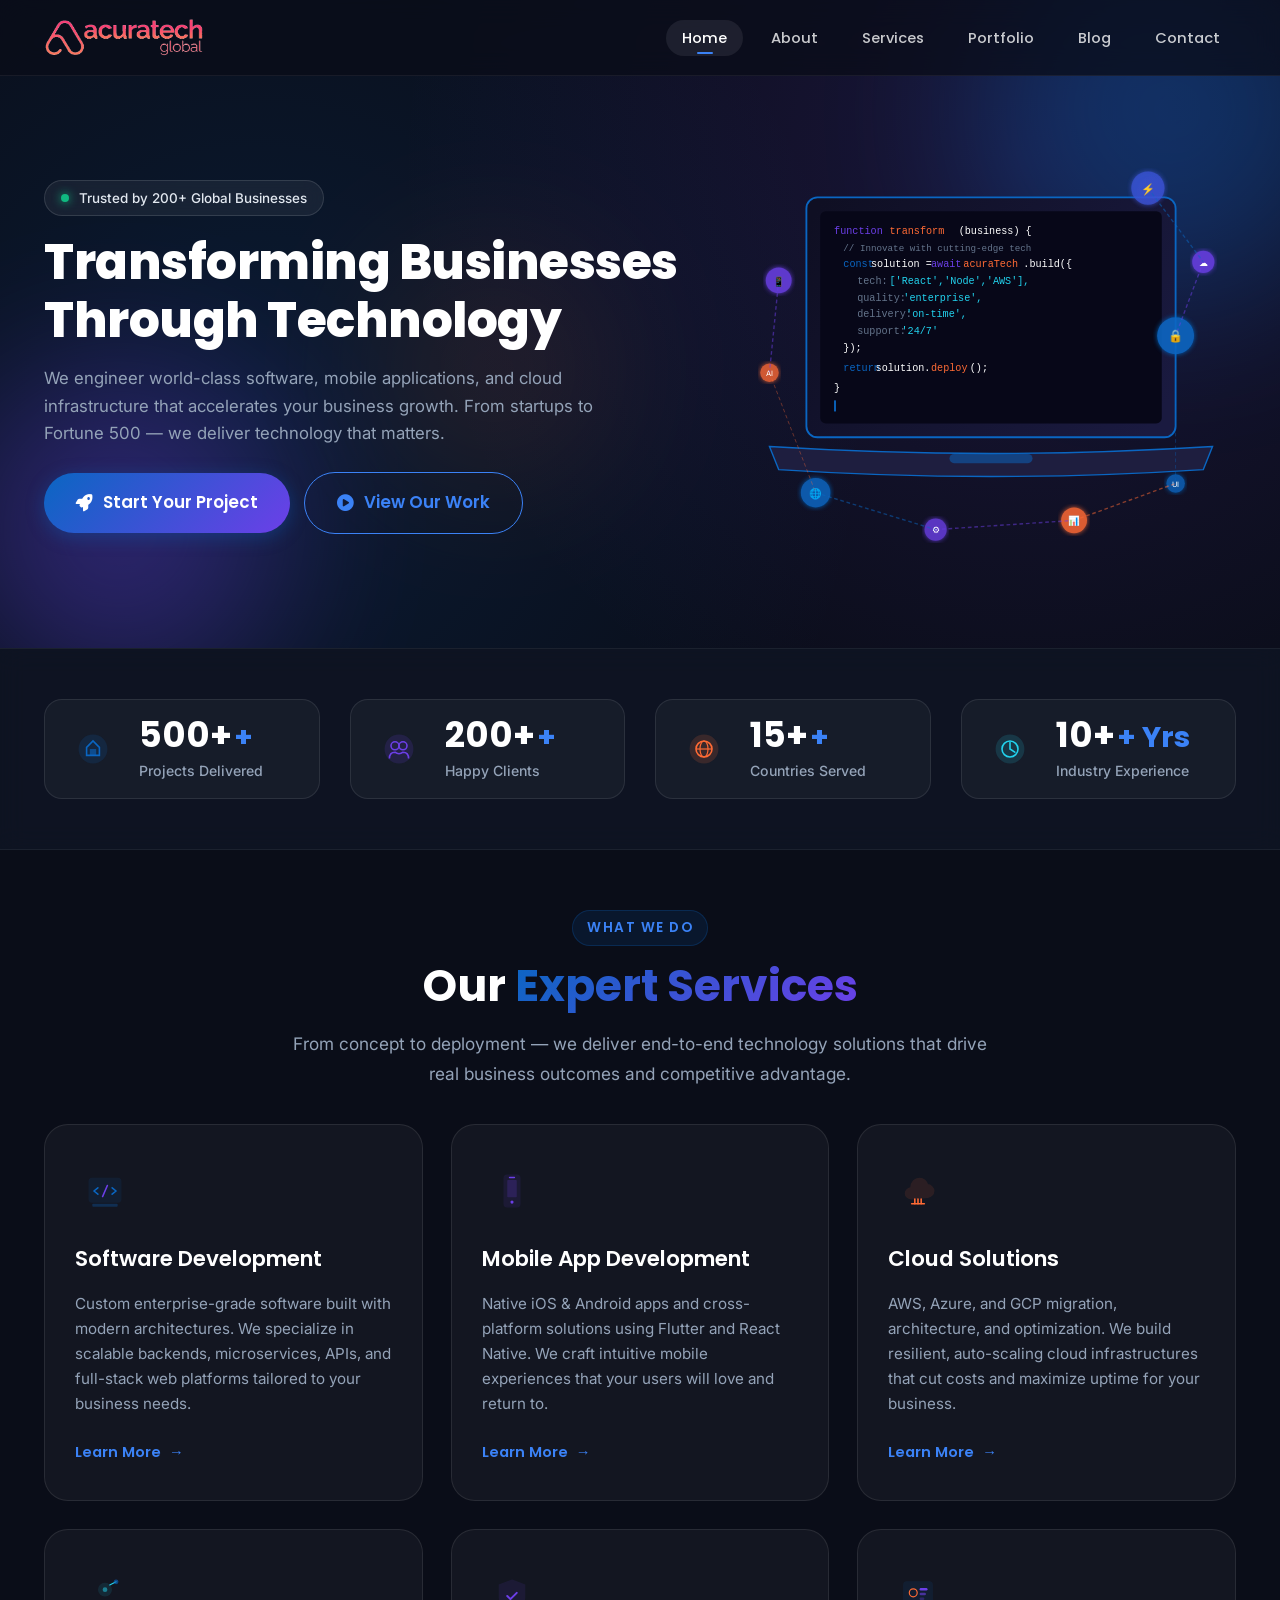
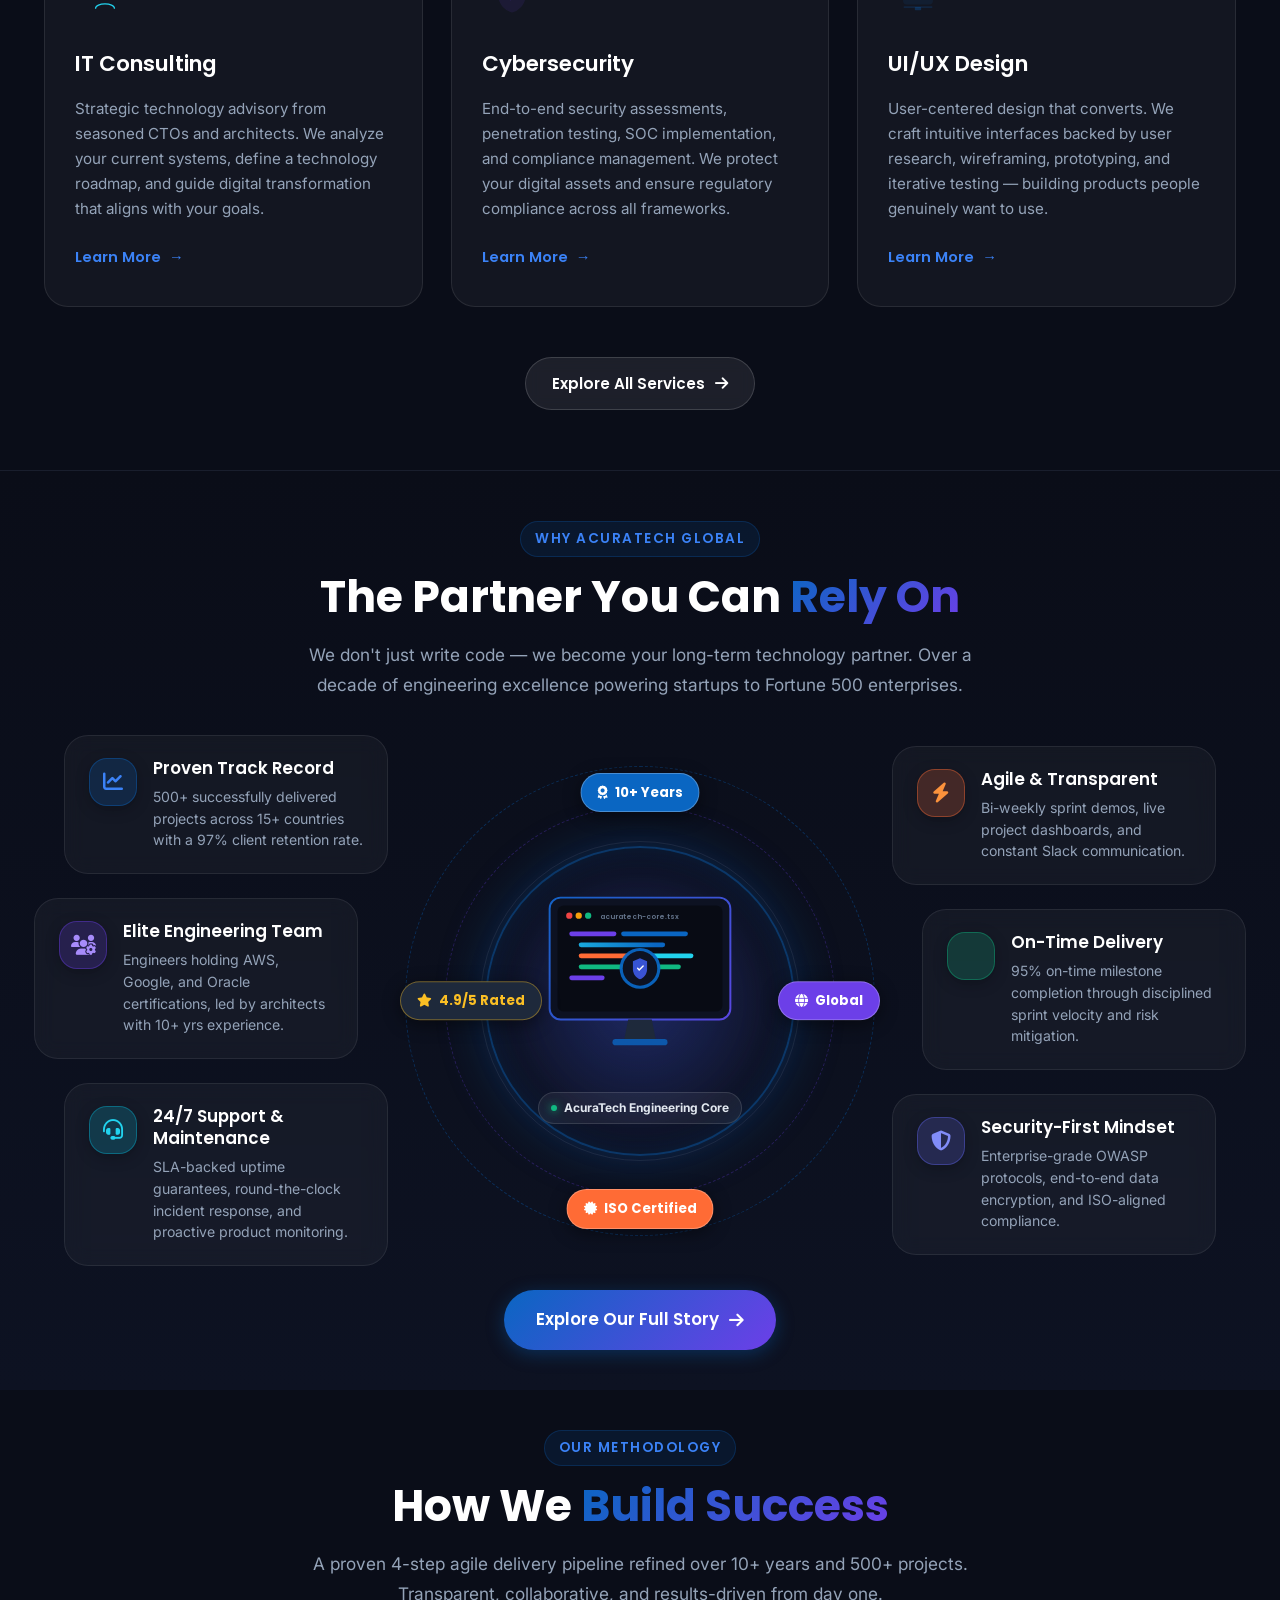
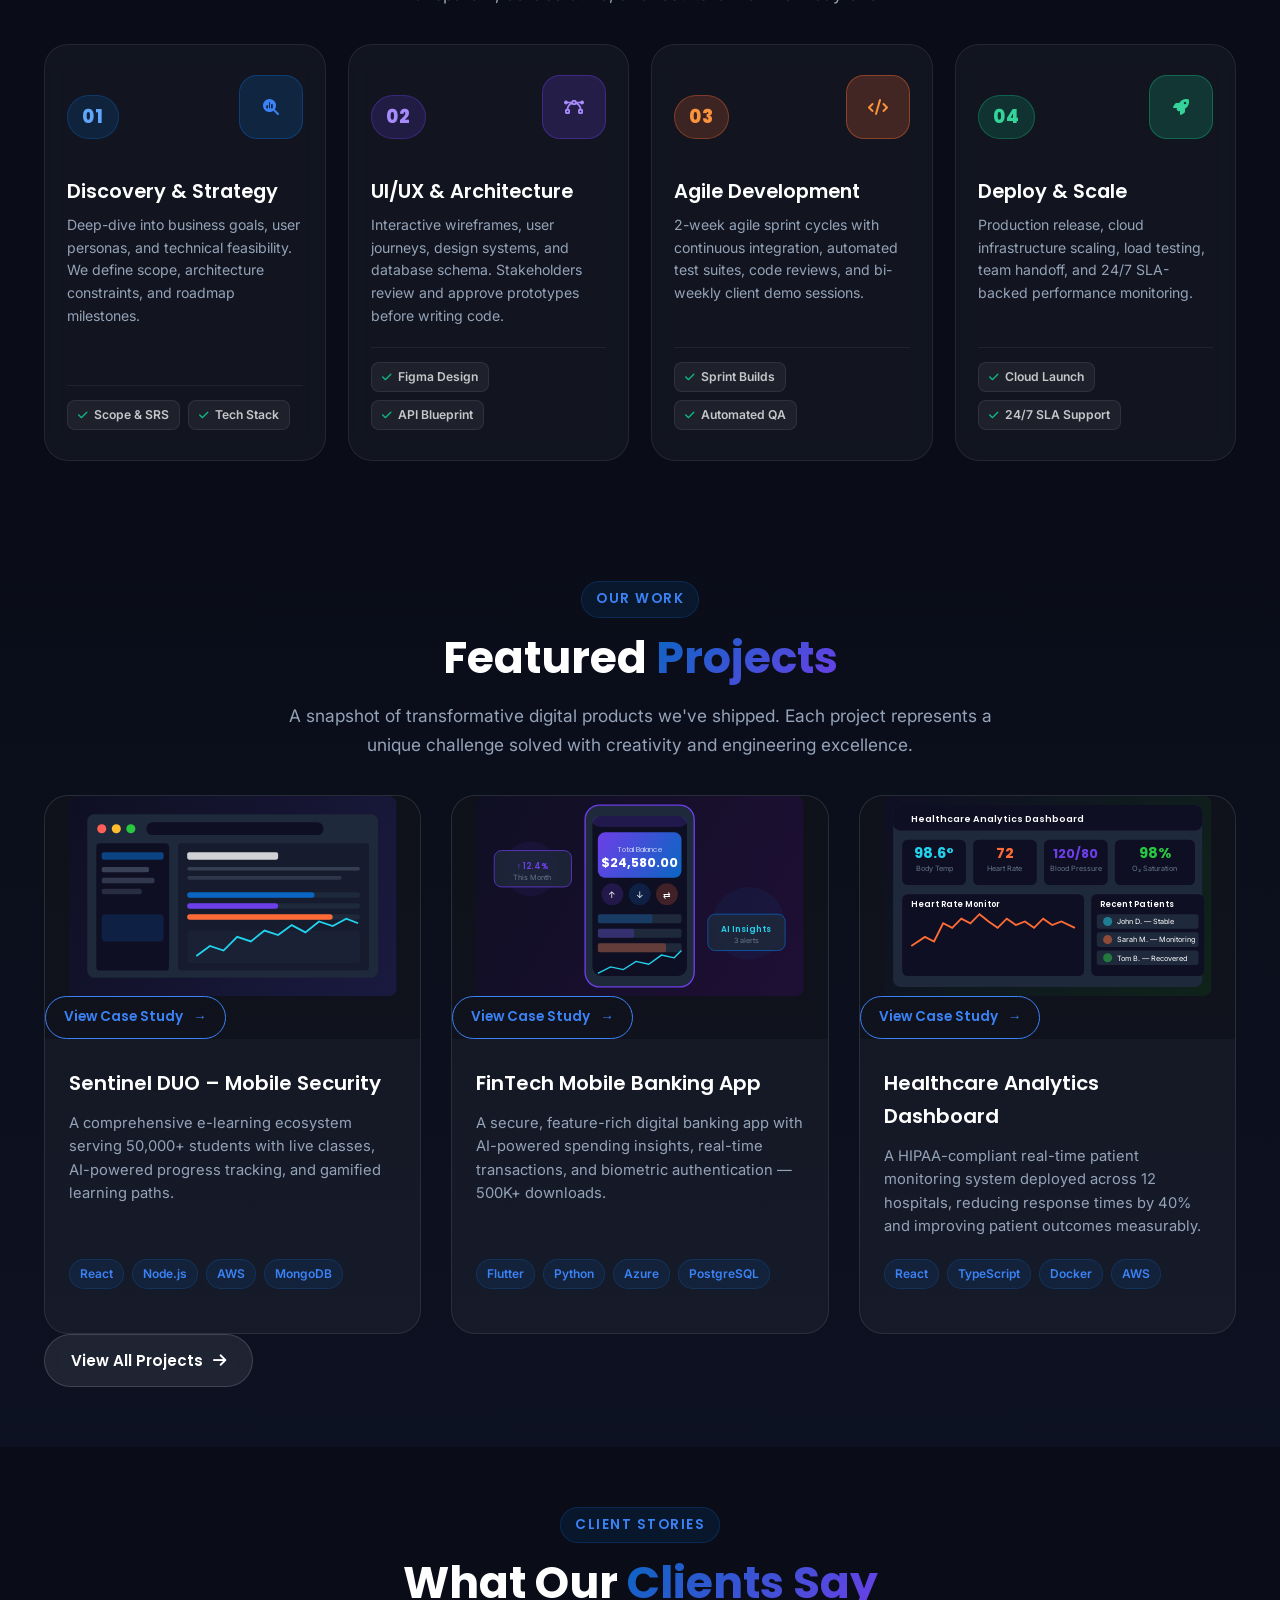
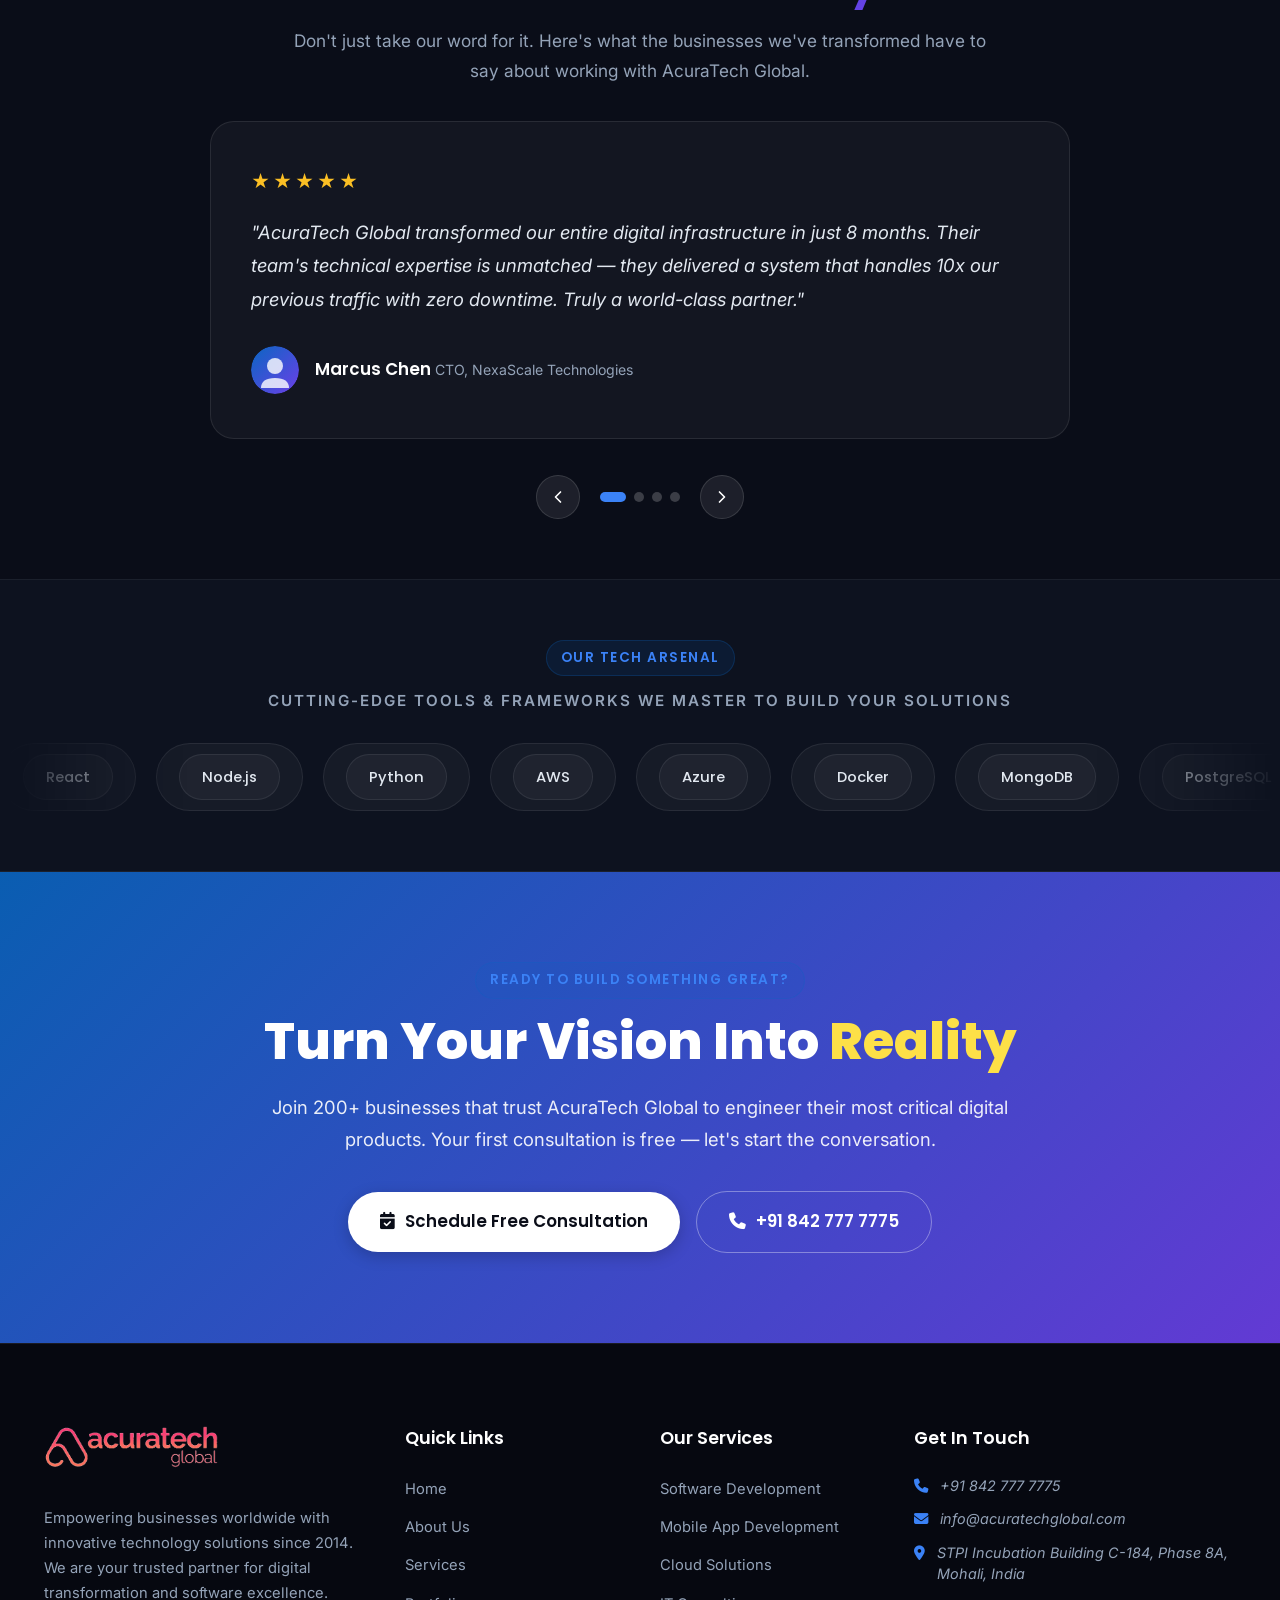
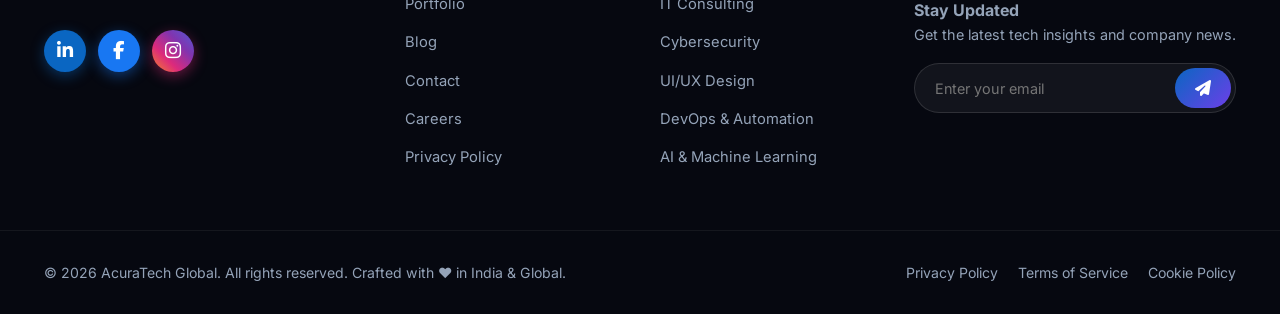
==== index.html @ f81a0699 "Initial commit" ====
<!DOCTYPE html>
<html lang="en">
<head>
  <meta charset="UTF-8" />
  <meta name="viewport" content="width=device-width, initial-scale=1.0" />
  <meta name="description" content="AcuraTech Global – Transforming Businesses Through Technology. Expert Software Development, Mobile Apps, Cloud Solutions, IT Consulting, Cybersecurity & UI/UX Design." />
  <meta property="og:title" content="AcuraTech Global – Transforming Businesses Through Technology" />
  <meta property="og:description" content="Partner with AcuraTech Global for cutting-edge software solutions, cloud transformation, and digital innovation across 15+ countries." />
  <meta property="og:type" content="website" />
  <meta name="theme-color" content="#0A66C2" />
  <title>AcuraTech Global – Transforming Businesses Through Technology</title>

  <!-- Google Fonts -->
  <link rel="preconnect" href="https://fonts.googleapis.com" />
  <link rel="preconnect" href="https://fonts.gstatic.com" crossorigin />
  <link href="https://fonts.googleapis.com/css2?family=Poppins:wght@400;500;600;700;800&family=Inter:wght@300;400;500;600&display=swap" rel="stylesheet" />

  <!-- Font Awesome 6 -->
  <link rel="stylesheet" href="https://cdnjs.cloudflare.com/ajax/libs/font-awesome/6.5.0/css/all.min.css" />

  <!-- Main Stylesheet -->
  <link rel="stylesheet" href="assets/css/style.css" />
</head>
<body>

  <!-- ═══════════════════════════════════════════════════
       PAGE LOADER
  ═══════════════════════════════════════════════════ -->
  <div id="page-loader" aria-hidden="true">
    <div class="loader-inner">
      <img src="assets/images/logo.png" alt="AcuraTech Global" class="loader-logo-img" width="180" height="48" style="margin-bottom:16px;" />
      <div class="loader-bar"><div class="loader-fill"></div></div>
      <p class="loader-text">Loading AcuraTech...</p>
    </div>
  </div>

  <!-- ═══════════════════════════════════════════════════
       SCROLL PROGRESS BAR
  ═══════════════════════════════════════════════════ -->
  <div id="scroll-progress" role="progressbar" aria-label="Page scroll progress"></div>

  <!-- ═══════════════════════════════════════════════════
       NAVBAR
  ═══════════════════════════════════════════════════ -->
  <header id="navbar" role="banner">
    <nav class="nav-container" aria-label="Main navigation">

      <!-- Logo -->
      <a href="index.html" class="nav-logo" aria-label="AcuraTech Global – Home">
        <img src="assets/images/logo.png" alt="AcuraTech Global" class="site-logo" width="165" height="44" />
      </a>

      <!-- Desktop Nav Links -->
      <ul class="nav-links" role="list">
        <li><a href="index.html" class="nav-link active" aria-current="page">Home</a></li>
        <li><a href="about.html" class="nav-link">About</a></li>
        <li><a href="services.html" class="nav-link">Services</a></li>
        <li><a href="portfolio.html" class="nav-link">Portfolio</a></li>
        <li><a href="blog.html" class="nav-link">Blog</a></li>
        <li><a href="contact.html" class="nav-link">Contact</a></li>
      </ul>

      <!-- CTA Button -->
      <!-- Mobile Hamburger -->
      <button id="menu-btn" class="hamburger" aria-label="Toggle mobile menu" aria-expanded="false" aria-controls="mobile-menu">
        <span></span><span></span><span></span>
      </button>
    </nav>

    <!-- Mobile Menu -->
    <div id="mobile-menu" role="navigation" aria-label="Mobile navigation">
      <ul role="list">
        <li><a href="index.html" class="mobile-link active">Home</a></li>
        <li><a href="about.html" class="mobile-link">About</a></li>
        <li><a href="services.html" class="mobile-link">Services</a></li>
        <li><a href="portfolio.html" class="mobile-link">Portfolio</a></li>
        <li><a href="blog.html" class="mobile-link">Blog</a></li>
        <li><a href="contact.html" class="mobile-link">Contact</a></li>
        </ul>
    </div>
  </header>

  <main>

    <!-- ═══════════════════════════════════════════════════
         HERO SECTION
    ═══════════════════════════════════════════════════ -->
    <section id="hero" class="hero-section" aria-label="Hero">

      <!-- Floating geometric background shapes -->
      <div class="hero-bg-shapes" aria-hidden="true">
        <div class="shape shape-1"></div>
        <div class="shape shape-2"></div>
        <div class="shape shape-3"></div>
        <div class="shape shape-4"></div>
        <div class="shape shape-5"></div>
      </div>

      <!-- Particle dots canvas -->
      <div class="hero-particles" aria-hidden="true">
        <div class="particle"></div><div class="particle"></div>
        <div class="particle"></div><div class="particle"></div>
        <div class="particle"></div><div class="particle"></div>
        <div class="particle"></div><div class="particle"></div>
        <div class="particle"></div><div class="particle"></div>
        <div class="particle"></div><div class="particle"></div>
      </div>

      <div class="hero-container">

        <!-- Left: Text Content -->
        <div class="hero-content">
          <div class="hero-badge">
            <span class="badge-dot"></span>
            Trusted by 200+ Global Businesses
          </div>

          <h1 class="hero-headline">
            <span class="typing-text">Transforming Businesses Through Technology</span>
          </h1>

          <p class="hero-subtitle">
            We engineer world-class software, mobile applications, and cloud infrastructure that accelerates your business growth. From startups to Fortune 500 — we deliver technology that matters.
          </p>

          <div class="hero-actions">
            <a href="contact.html" class="btn btn-primary btn-lg">
              <i class="fa-solid fa-rocket" aria-hidden="true"></i>
              Start Your Project
            </a>
            <a href="portfolio.html" class="btn btn-outline btn-lg">
              <i class="fa-solid fa-play-circle" aria-hidden="true"></i>
              View Our Work
            </a>
          </div>
        </div>

        <!-- Right: SVG Tech Illustration -->
        <div class="hero-illustration" aria-hidden="true">
          <svg viewBox="0 25 520 415" fill="none" xmlns="http://www.w3.org/2000/svg" class="hero-svg">
            <defs>
              <linearGradient id="laptopGrad" x1="0" y1="0" x2="520" y2="480" gradientUnits="userSpaceOnUse">
                <stop offset="0%" stop-color="#0A66C2" stop-opacity="0.9"/>
                <stop offset="100%" stop-color="#6C3FE8" stop-opacity="0.9"/>
              </linearGradient>
              <linearGradient id="screenGrad" x1="80" y1="60" x2="440" y2="300" gradientUnits="userSpaceOnUse">
                <stop offset="0%" stop-color="#0F0F23"/>
                <stop offset="100%" stop-color="#1a1a40"/>
              </linearGradient>
              <filter id="glow">
                <feGaussianBlur stdDeviation="3" result="blur"/>
                <feMerge><feMergeNode in="blur"/><feMergeNode in="SourceGraphic"/></feMerge>
              </filter>
            </defs>

            <!-- Laptop body -->
            <rect x="60" y="60" width="400" height="260" rx="12" fill="url(#screenGrad)" stroke="#0A66C2" stroke-width="2"/>
            <!-- Screen bezel -->
            <rect x="75" y="75" width="370" height="230" rx="6" fill="#070718"/>
            <!-- Laptop base -->
            <path d="M20 330 Q260 345 500 330 L490 355 Q260 370 30 355 Z" fill="#1e1e3f" stroke="#0A66C2" stroke-width="1.5"/>
            <!-- Trackpad -->
            <rect x="215" y="338" width="90" height="10" rx="5" fill="#0A66C2" opacity="0.5"/>

            <!-- Code lines on screen -->
            <text x="90" y="100" fill="#6C3FE8" font-family="monospace" font-size="11">function</text>
            <text x="150" y="100" fill="#FF6B35" font-family="monospace" font-size="11"> transform</text>
            <text x="225" y="100" fill="white" font-family="monospace" font-size="11">(business) {</text>

            <text x="100" y="118" fill="#64748B" font-family="monospace" font-size="10">// Innovate with cutting-edge tech</text>
            <text x="100" y="136" fill="#0A66C2" font-family="monospace" font-size="11">const</text>
            <text x="130" y="136" fill="white" font-family="monospace" font-size="11"> solution =</text>
            <text x="195" y="136" fill="#6C3FE8" font-family="monospace" font-size="11"> await</text>
            <text x="230" y="136" fill="#FF6B35" font-family="monospace" font-size="11"> acuraTech</text>
            <text x="295" y="136" fill="white" font-family="monospace" font-size="11">.build({</text>

            <text x="115" y="154" fill="#64748B" font-family="monospace" font-size="11">tech:</text>
            <text x="150" y="154" fill="#22d3ee" font-family="monospace" font-size="11"> ['React','Node','AWS'],</text>
            <text x="115" y="172" fill="#64748B" font-family="monospace" font-size="11">quality:</text>
            <text x="165" y="172" fill="#22d3ee" font-family="monospace" font-size="11"> 'enterprise',</text>
            <text x="115" y="190" fill="#64748B" font-family="monospace" font-size="11">delivery:</text>
            <text x="168" y="190" fill="#22d3ee" font-family="monospace" font-size="11"> 'on-time',</text>
            <text x="115" y="208" fill="#64748B" font-family="monospace" font-size="11">support:</text>
            <text x="163" y="208" fill="#22d3ee" font-family="monospace" font-size="11"> '24/7'</text>
            <text x="100" y="226" fill="white" font-family="monospace" font-size="11">});</text>

            <text x="100" y="248" fill="#0A66C2" font-family="monospace" font-size="11">return</text>
            <text x="135" y="248" fill="white" font-family="monospace" font-size="11"> solution.</text>
            <text x="195" y="248" fill="#FF6B35" font-family="monospace" font-size="11">deploy</text>
            <text x="237" y="248" fill="white" font-family="monospace" font-size="11">();</text>
            <text x="90" y="270" fill="white" font-family="monospace" font-size="11">}</text>

            <!-- Blinking cursor -->
            <rect x="90" y="280" width="2" height="12" fill="#0A66C2" class="cursor-blink"/>

            <!-- Floating node network -->
            <!-- Nodes -->
            <circle cx="430" cy="50" r="18" fill="url(#laptopGrad)" filter="url(#glow)" opacity="0.9"/>
            <circle cx="490" cy="130" r="12" fill="#6C3FE8" filter="url(#glow)" opacity="0.85"/>
            <circle cx="460" cy="210" r="20" fill="#0A66C2" filter="url(#glow)" opacity="0.9"/>
            <circle cx="30" cy="150" r="14" fill="#6C3FE8" filter="url(#glow)" opacity="0.85"/>
            <circle cx="20" cy="250" r="10" fill="#FF6B35" filter="url(#glow)" opacity="0.8"/>
            <circle cx="70" cy="380" r="16" fill="#0A66C2" filter="url(#glow)" opacity="0.85"/>
            <circle cx="200" cy="420" r="12" fill="#6C3FE8" filter="url(#glow)" opacity="0.8"/>
            <circle cx="350" cy="410" r="14" fill="#FF6B35" filter="url(#glow)" opacity="0.85"/>
            <circle cx="460" cy="370" r="10" fill="#0A66C2" filter="url(#glow)" opacity="0.8"/>

            <!-- Connecting lines -->
            <line x1="430" y1="50" x2="490" y2="130" stroke="#0A66C2" stroke-width="1.5" stroke-dasharray="4,3" opacity="0.5"/>
            <line x1="490" y1="130" x2="460" y2="210" stroke="#6C3FE8" stroke-width="1.5" stroke-dasharray="4,3" opacity="0.5"/>
            <line x1="460" y1="210" x2="460" y2="370" stroke="#0A66C2" stroke-width="1" stroke-dasharray="4,3" opacity="0.4"/>
            <line x1="30" y1="150" x2="20" y2="250" stroke="#6C3FE8" stroke-width="1.5" stroke-dasharray="4,3" opacity="0.5"/>
            <line x1="20" y1="250" x2="70" y2="380" stroke="#FF6B35" stroke-width="1" stroke-dasharray="4,3" opacity="0.4"/>
            <line x1="70" y1="380" x2="200" y2="420" stroke="#0A66C2" stroke-width="1.5" stroke-dasharray="4,3" opacity="0.5"/>
            <line x1="200" y1="420" x2="350" y2="410" stroke="#6C3FE8" stroke-width="1.5" stroke-dasharray="4,3" opacity="0.5"/>
            <line x1="350" y1="410" x2="460" y2="370" stroke="#FF6B35" stroke-width="1.5" stroke-dasharray="4,3" opacity="0.5"/>

            <!-- Icon labels in nodes -->
            <text x="430" y="55" text-anchor="middle" fill="white" font-size="12">⚡</text>
            <text x="490" y="134" text-anchor="middle" fill="white" font-size="10">☁</text>
            <text x="460" y="215" text-anchor="middle" fill="white" font-size="13">🔒</text>
            <text x="30" y="155" text-anchor="middle" fill="white" font-size="10">📱</text>
            <text x="20" y="254" text-anchor="middle" fill="white" font-size="8">AI</text>
            <text x="70" y="385" text-anchor="middle" fill="white" font-size="11">🌐</text>
            <text x="200" y="424" text-anchor="middle" fill="white" font-size="10">⚙</text>
            <text x="350" y="414" text-anchor="middle" fill="white" font-size="10">📊</text>
            <text x="460" y="374" text-anchor="middle" fill="white" font-size="8">UI</text>
          </svg>
        </div>

      </div>
    </section>

    <!-- ═══════════════════════════════════════════════════
         STATS STRIP
    ═══════════════════════════════════════════════════ -->
    <section id="stats" class="stats-section" aria-label="Company statistics">
      <div class="stats-container">

        <div class="stat-card animate-on-scroll">
          <div class="stat-icon">
            <svg width="32" height="32" viewBox="0 0 40 40" fill="none" aria-hidden="true">
              <circle cx="20" cy="20" r="18" fill="#0A66C2" opacity="0.15"/>
              <path d="M12 28 L12 18 L20 10 L28 18 L28 28 Z" stroke="#0A66C2" stroke-width="2" fill="none"/>
              <rect x="16" y="20" width="8" height="8" fill="#0A66C2" opacity="0.6"/>
            </svg>
          </div>
          <div class="stat-info">
            <div class="stat-value">
              <span class="stat-number" data-target="500">0</span>
              <span class="stat-suffix">+</span>
            </div>
            <p class="stat-label">Projects Delivered</p>
          </div>
        </div>

        <div class="stat-card animate-on-scroll">
          <div class="stat-icon">
            <svg width="32" height="32" viewBox="0 0 40 40" fill="none" aria-hidden="true">
              <circle cx="20" cy="20" r="18" fill="#6C3FE8" opacity="0.15"/>
              <circle cx="15" cy="16" r="5" stroke="#6C3FE8" stroke-width="2" fill="none"/>
              <circle cx="25" cy="16" r="5" stroke="#6C3FE8" stroke-width="2" fill="none"/>
              <path d="M8 32 Q8 24 15 24 Q20 28 25 24 Q32 24 32 32" stroke="#6C3FE8" stroke-width="2" fill="none"/>
            </svg>
          </div>
          <div class="stat-info">
            <div class="stat-value">
              <span class="stat-number" data-target="200">0</span>
              <span class="stat-suffix">+</span>
            </div>
            <p class="stat-label">Happy Clients</p>
          </div>
        </div>

        <div class="stat-card animate-on-scroll">
          <div class="stat-icon">
            <svg width="32" height="32" viewBox="0 0 40 40" fill="none" aria-hidden="true">
              <circle cx="20" cy="20" r="18" fill="#FF6B35" opacity="0.15"/>
              <circle cx="20" cy="20" r="10" stroke="#FF6B35" stroke-width="2" fill="none"/>
              <ellipse cx="20" cy="20" rx="5" ry="10" stroke="#FF6B35" stroke-width="1.5" fill="none"/>
              <line x1="10" y1="20" x2="30" y2="20" stroke="#FF6B35" stroke-width="1.5"/>
            </svg>
          </div>
          <div class="stat-info">
            <div class="stat-value">
              <span class="stat-number" data-target="15">0</span>
              <span class="stat-suffix">+</span>
            </div>
            <p class="stat-label">Countries Served</p>
          </div>
        </div>

        <div class="stat-card animate-on-scroll">
          <div class="stat-icon">
            <svg width="32" height="32" viewBox="0 0 40 40" fill="none" aria-hidden="true">
              <circle cx="20" cy="20" r="18" fill="#22d3ee" opacity="0.15"/>
              <circle cx="20" cy="20" r="10" stroke="#22d3ee" stroke-width="2" fill="none"/>
              <polyline points="20,12 20,20 26,24" stroke="#22d3ee" stroke-width="2" stroke-linecap="round"/>
            </svg>
          </div>
          <div class="stat-info">
            <div class="stat-value">
              <span class="stat-number" data-target="10">0</span>
              <span class="stat-suffix">+ Yrs</span>
            </div>
            <p class="stat-label">Industry Experience</p>
          </div>
        </div>

      </div>
    </section>

    <!-- ═══════════════════════════════════════════════════
         SERVICES SECTION
    ═══════════════════════════════════════════════════ -->
    <section id="services" class="services-section section-padding" aria-labelledby="services-heading">
      <div class="container">

        <div class="section-header animate-on-scroll">
          <span class="section-eyebrow">What We Do</span>
          <h2 id="services-heading" class="section-title">Our <span class="gradient-text">Expert Services</span></h2>
          <p class="section-subtitle">From concept to deployment — we deliver end-to-end technology solutions that drive real business outcomes and competitive advantage.</p>
        </div>

        <div class="services-grid stagger-children animate-on-scroll">

          <!-- Service 1: Software Development -->
          <article class="service-card animate-on-scroll" aria-label="Software Development service">
            <div class="service-icon">
              <svg width="38" height="38" viewBox="0 0 48 48" fill="none" aria-hidden="true">
                <rect x="4" y="8" width="40" height="30" rx="4" fill="#0A66C2" opacity="0.1" stroke="#0A66C2" stroke-width="1.5"/>
                <path d="M15 20 L10 24 L15 28" stroke="#0A66C2" stroke-width="2" stroke-linecap="round" stroke-linejoin="round"/>
                <path d="M33 20 L38 24 L33 28" stroke="#0A66C2" stroke-width="2" stroke-linecap="round" stroke-linejoin="round"/>
                <path d="M27 17 L21 31" stroke="#6C3FE8" stroke-width="2" stroke-linecap="round"/>
                <rect x="8" y="40" width="32" height="4" rx="1" fill="#0A66C2" opacity="0.3"/>
              </svg>
            </div>
            <h3 class="service-title">Software Development</h3>
            <p class="service-desc">Custom enterprise-grade software built with modern architectures. We specialize in scalable backends, microservices, APIs, and full-stack web platforms tailored to your business needs.</p>
            <a href="services.html#software" class="service-link">Learn More <span aria-hidden="true">→</span></a>
          </article>

          <!-- Service 2: Mobile App Development -->
          <article class="service-card animate-on-scroll" aria-label="Mobile App Development service">
            <div class="service-icon">
              <svg width="38" height="38" viewBox="0 0 48 48" fill="none" aria-hidden="true">
                <rect x="14" y="4" width="20" height="40" rx="4" fill="#6C3FE8" opacity="0.1" stroke="#6C3FE8" stroke-width="1.5"/>
                <rect x="18" y="10" width="12" height="22" rx="1" fill="#6C3FE8" opacity="0.2"/>
                <circle cx="24" cy="38" r="2" fill="#6C3FE8"/>
                <line x1="21" y1="7" x2="27" y2="7" stroke="#6C3FE8" stroke-width="2" stroke-linecap="round"/>
              </svg>
            </div>
            <h3 class="service-title">Mobile App Development</h3>
            <p class="service-desc">Native iOS & Android apps and cross-platform solutions using Flutter and React Native. We craft intuitive mobile experiences that your users will love and return to.</p>
            <a href="services.html#mobile" class="service-link">Learn More <span aria-hidden="true">→</span></a>
          </article>

          <!-- Service 3: Cloud Solutions -->
          <article class="service-card animate-on-scroll" aria-label="Cloud Solutions service">
            <div class="service-icon">
              <svg width="38" height="38" viewBox="0 0 48 48" fill="none" aria-hidden="true">
                <path d="M36 32 C40 32 44 28 44 24 C44 20 40 16 36 16 C35 12 31 8 26 8 C20 8 15 13 15 20 C12 20 8 23 8 27 C8 31 12 34 16 34 Z" fill="#FF6B35" opacity="0.1" stroke="#FF6B35" stroke-width="1.5"/>
                <line x1="20" y1="34" x2="20" y2="40" stroke="#FF6B35" stroke-width="2" stroke-linecap="round"/>
                <line x1="28" y1="34" x2="28" y2="40" stroke="#FF6B35" stroke-width="2" stroke-linecap="round"/>
                <line x1="24" y1="34" x2="24" y2="40" stroke="#FF6B35" stroke-width="2" stroke-linecap="round"/>
                <line x1="16" y1="40" x2="32" y2="40" stroke="#FF6B35" stroke-width="2" stroke-linecap="round"/>
              </svg>
            </div>
            <h3 class="service-title">Cloud Solutions</h3>
            <p class="service-desc">AWS, Azure, and GCP migration, architecture, and optimization. We build resilient, auto-scaling cloud infrastructures that cut costs and maximize uptime for your business.</p>
            <a href="services.html#cloud" class="service-link">Learn More <span aria-hidden="true">→</span></a>
          </article>

          <!-- Service 4: IT Consulting -->
          <article class="service-card animate-on-scroll" aria-label="IT Consulting service">
            <div class="service-icon">
              <svg width="38" height="38" viewBox="0 0 48 48" fill="none" aria-hidden="true">
                <circle cx="24" cy="16" r="8" fill="#22d3ee" opacity="0.1" stroke="#22d3ee" stroke-width="1.5"/>
                <path d="M12 40 C12 32 36 32 36 40" stroke="#22d3ee" stroke-width="1.5" fill="none"/>
                <circle cx="24" cy="16" r="3" fill="#22d3ee" opacity="0.5"/>
                <line x1="30" y1="10" x2="38" y2="6" stroke="#22d3ee" stroke-width="1.5" stroke-linecap="round"/>
                <circle cx="38" cy="6" r="3" fill="#0A66C2" opacity="0.6"/>
              </svg>
            </div>
            <h3 class="service-title">IT Consulting</h3>
            <p class="service-desc">Strategic technology advisory from seasoned CTOs and architects. We analyze your current systems, define a technology roadmap, and guide digital transformation that aligns with your goals.</p>
            <a href="services.html#consulting" class="service-link">Learn More <span aria-hidden="true">→</span></a>
          </article>

          <!-- Service 5: Cybersecurity -->
          <article class="service-card animate-on-scroll" aria-label="Cybersecurity service">
            <div class="service-icon">
              <svg width="38" height="38" viewBox="0 0 48 48" fill="none" aria-hidden="true">
                <path d="M24 4 L40 10 L40 26 C40 34 32 42 24 44 C16 42 8 34 8 26 L8 10 Z" fill="#6C3FE8" opacity="0.1" stroke="#6C3FE8" stroke-width="1.5"/>
                <path d="M18 24 L22 28 L30 20" stroke="#6C3FE8" stroke-width="2.5" stroke-linecap="round" stroke-linejoin="round"/>
              </svg>
            </div>
            <h3 class="service-title">Cybersecurity</h3>
            <p class="service-desc">End-to-end security assessments, penetration testing, SOC implementation, and compliance management. We protect your digital assets and ensure regulatory compliance across all frameworks.</p>
            <a href="services.html#security" class="service-link">Learn More <span aria-hidden="true">→</span></a>
          </article>

          <!-- Service 6: UI/UX Design -->
          <article class="service-card animate-on-scroll" aria-label="UI/UX Design service">
            <div class="service-icon">
              <svg width="38" height="38" viewBox="0 0 48 48" fill="none" aria-hidden="true">
                <rect x="6" y="6" width="36" height="28" rx="4" fill="#0A66C2" opacity="0.1" stroke="#0A66C2" stroke-width="1.5"/>
                <circle cx="18" cy="20" r="5" stroke="#FF6B35" stroke-width="1.5" fill="none"/>
                <rect x="26" y="14" width="10" height="3" rx="1.5" fill="#6C3FE8"/>
                <rect x="26" y="20" width="8" height="3" rx="1.5" fill="#6C3FE8" opacity="0.6"/>
                <rect x="26" y="26" width="6" height="3" rx="1.5" fill="#6C3FE8" opacity="0.3"/>
                <line x1="6" y1="38" x2="42" y2="38" stroke="#0A66C2" stroke-width="1" opacity="0.4"/>
                <rect x="20" y="38" width="8" height="4" rx="1" fill="#0A66C2" opacity="0.3"/>
              </svg>
            </div>
            <h3 class="service-title">UI/UX Design</h3>
            <p class="service-desc">User-centered design that converts. We craft intuitive interfaces backed by user research, wireframing, prototyping, and iterative testing — building products people genuinely want to use.</p>
            <a href="services.html#design" class="service-link">Learn More <span aria-hidden="true">→</span></a>
          </article>

        </div>

        <div class="services-cta animate-on-scroll">
          <a href="services.html" class="btn btn-secondary">Explore All Services <i class="fa-solid fa-arrow-right" aria-hidden="true"></i></a>
        </div>

      </div>
    </section>

    <!-- ═══════════════════════════════════════════════════
         WHY CHOOSE US
    ═══════════════════════════════════════════════════ -->
        <!-- ═══════════════════════════════════════════════════
         WHY CHOOSE US (CIRCULAR / RADIAL ECOSYSTEM LAYOUT)
    ═══════════════════════════════════════════════════ -->
    <section id="why-us" class="why-section section-padding" aria-labelledby="why-heading">
      <div class="container">

        <!-- Centered Header -->
        <div class="section-header text-center animate-on-scroll">
          <span class="section-eyebrow">Why AcuraTech Global</span>
          <h2 id="why-heading" class="section-title">The Partner You Can <span class="gradient-text">Rely On</span></h2>
          <p class="section-subtitle">We don't just write code — we become your long-term technology partner. Over a decade of engineering excellence powering startups to Fortune 500 enterprises.</p>
        </div>

        <!-- Circular Ecosystem Layout -->
        <div class="why-circular-wrapper animate-on-scroll">

          <!-- Left Feature Cards (Outside Circle - Left) -->
          <div class="why-cards-col why-cards-left">

            <!-- Card 1 -->
            <div class="why-circle-card card-top-left">
              <div class="why-card-icon icon-blue">
                <i class="fa-solid fa-chart-line"></i>
              </div>
              <div class="why-card-body">
                <h4>Proven Track Record</h4>
                <p>500+ successfully delivered projects across 15+ countries with a 97% client retention rate.</p>
              </div>
            </div>

            <!-- Card 2 -->
            <div class="why-circle-card card-mid-left">
              <div class="why-card-icon icon-purple">
                <i class="fa-solid fa-users-gear"></i>
              </div>
              <div class="why-card-body">
                <h4>Elite Engineering Team</h4>
                <p>Engineers holding AWS, Google, and Oracle certifications, led by architects with 10+ yrs experience.</p>
              </div>
            </div>

            <!-- Card 3 -->
            <div class="why-circle-card card-bot-left">
              <div class="why-card-icon icon-cyan">
                <i class="fa-solid fa-headset"></i>
              </div>
              <div class="why-card-body">
                <h4>24/7 Support & Maintenance</h4>
                <p>SLA-backed uptime guarantees, round-the-clock incident response, and proactive product monitoring.</p>
              </div>
            </div>

          </div>

          <!-- CENTER IMAGE & ORBITAL HUB -->
          <div class="why-center-hub">

            <!-- Glowing Concentric Orbital Rings -->
            <div class="orbit-ring orbit-ring-1" aria-hidden="true"></div>
            <div class="orbit-ring orbit-ring-2" aria-hidden="true"></div>
            <div class="orbit-ring orbit-ring-3" aria-hidden="true"></div>

            <!-- Floating Orbital Badges (Outside Image Circle) -->
            <div class="hub-orbit-node node-top" aria-hidden="true">
              <span class="hub-pill pill-blue"><i class="fa-solid fa-award"></i> 10+ Years</span>
            </div>
            <div class="hub-orbit-node node-right" aria-hidden="true">
              <span class="hub-pill pill-purple"><i class="fa-solid fa-globe"></i> Global</span>
            </div>
            <div class="hub-orbit-node node-bottom" aria-hidden="true">
              <span class="hub-pill pill-orange"><i class="fa-solid fa-certificate"></i> ISO Certified</span>
            </div>
            <div class="hub-orbit-node node-left" aria-hidden="true">
              <span class="hub-pill pill-gold"><i class="fa-solid fa-star"></i> 4.9/5 Rated</span>
            </div>

            <!-- Center Core Card with Technology Illustration -->
            <div class="hub-core-display">
              <div class="hub-glow-effect" aria-hidden="true"></div>
              
              <svg viewBox="0 0 280 260" fill="none" xmlns="http://www.w3.org/2000/svg" class="hub-core-svg" aria-hidden="true">
                <defs>
                  <linearGradient id="hubMonitorGrad" x1="0" y1="0" x2="280" y2="260" gradientUnits="userSpaceOnUse">
                    <stop offset="0%" stop-color="#0A66C2"/>
                    <stop offset="100%" stop-color="#6C3FE8"/>
                  </linearGradient>
                  <linearGradient id="hubCodeGrad" x1="0" y1="0" x2="160" y2="0" gradientUnits="userSpaceOnUse">
                    <stop offset="0%" stop-color="#22d3ee"/>
                    <stop offset="100%" stop-color="#0A66C2"/>
                  </linearGradient>
                </defs>

                <!-- Outer Tech Monitor Screen -->
                <rect x="25" y="25" width="230" height="155" rx="14" fill="#0D1222" stroke="url(#hubMonitorGrad)" stroke-width="2.5"/>
                <!-- Screen Glass Inner -->
                <rect x="35" y="35" width="210" height="135" rx="8" fill="#080B14"/>

                <!-- Header Bar of Monitor -->
                <circle cx="50" cy="48" r="4" fill="#EF4444"/>
                <circle cx="62" cy="48" r="4" fill="#F59E0B"/>
                <circle cx="74" cy="48" r="4" fill="#10B981"/>
                <text x="140" y="52" text-anchor="middle" fill="#64748B" font-family="Poppins, sans-serif" font-size="9" font-weight="600">acuratech-core.tsx</text>

                <!-- Code Lines on Monitor -->
                <rect x="50" y="68" width="60" height="6" rx="3" fill="#6C3FE8"/>
                <rect x="116" y="68" width="85" height="6" rx="3" fill="#0A66C2"/>
                
                <rect x="62" y="82" width="110" height="6" rx="3" fill="url(#hubCodeGrad)"/>
                <rect x="62" y="96" width="75" height="6" rx="3" fill="#FF6B35"/>
                <rect x="143" y="96" width="65" height="6" rx="3" fill="#22d3ee"/>

                <rect x="62" y="110" width="130" height="6" rx="3" fill="#10B981"/>
                <rect x="50" y="124" width="45" height="6" rx="3" fill="#6C3FE8"/>

                <!-- Monitor Stand Base -->
                <path d="M125 180 L120 205 L160 205 L155 180 Z" fill="#1E293B"/>
                <rect x="105" y="205" width="70" height="8" rx="4" fill="#0A66C2" opacity="0.8"/>

                <!-- Center Floating Pulsing Shield Badge -->
                <circle cx="140" cy="115" r="26" fill="#0A66C2" opacity="0.95"/>
                <circle cx="140" cy="115" r="22" fill="#0D1222"/>
                <path d="M140 102 L149 106 V116 C149 122 145 127 140 129 C135 127 131 122 131 116 V106 Z" fill="url(#hubMonitorGrad)"/>
                <path d="M137 115 L139 117 L144 112" stroke="white" stroke-width="1.8" stroke-linecap="round" stroke-linejoin="round"/>
              </svg>

              <!-- Central Label -->
              <div class="hub-center-badge">
                <span class="hub-pulse-dot"></span>
                <strong>AcuraTech Engineering Core</strong>
              </div>
            </div>

          </div>

          <!-- Right Feature Cards (Outside Circle - Right) -->
          <div class="why-cards-col why-cards-right">

            <!-- Card 4 -->
            <div class="why-circle-card card-top-right">
              <div class="why-card-icon icon-orange">
                <i class="fa-solid fa-bolt"></i>
              </div>
              <div class="why-card-body">
                <h4>Agile & Transparent</h4>
                <p>Bi-weekly sprint demos, live project dashboards, and constant Slack communication.</p>
              </div>
            </div>

            <!-- Card 5 -->
            <div class="why-circle-card card-mid-right">
              <div class="why-card-icon icon-emerald">
                <i class="fa-solid fa-clock-check"></i>
              </div>
              <div class="why-card-body">
                <h4>On-Time Delivery</h4>
                <p>95% on-time milestone completion through disciplined sprint velocity and risk mitigation.</p>
              </div>
            </div>

            <!-- Card 6 -->
            <div class="why-circle-card card-bot-right">
              <div class="why-card-icon icon-shield">
                <i class="fa-solid fa-shield-halved"></i>
              </div>
              <div class="why-card-body">
                <h4>Security-First Mindset</h4>
                <p>Enterprise-grade OWASP protocols, end-to-end data encryption, and ISO-aligned compliance.</p>
              </div>
            </div>

          </div>

        </div>

        <!-- Bottom Action CTA -->
        <div class="why-bottom-cta text-center animate-on-scroll">
          <a href="about.html" class="btn btn-primary btn-lg">Explore Our Full Story <i class="fa-solid fa-arrow-right" aria-hidden="true"></i></a>
        </div>

      </div>
    </section>

    <!-- ═══════════════════════════════════════════════════
         HOW WE WORK
    ═══════════════════════════════════════════════════ -->
        <!-- ═══════════════════════════════════════════════════
         HOW WE WORK (CONNECTED PROCESS PIPELINE)
    ═══════════════════════════════════════════════════ -->
    <section id="process" class="process-section" aria-labelledby="process-heading">
      <div class="container">

        <div class="section-header text-center animate-on-scroll">
          <span class="section-eyebrow">Our Methodology</span>
          <h2 id="process-heading" class="section-title">How We <span class="gradient-text">Build Success</span></h2>
          <p class="section-subtitle">A proven 4-step agile delivery pipeline refined over 10+ years and 500+ projects. Transparent, collaborative, and results-driven from day one.</p>
        </div>

        <div class="process-pipeline animate-on-scroll">

          <!-- Step 1 -->
          <div class="process-card step-card-1">
            <div class="step-header">
              <span class="step-badge badge-blue">01</span>
              <div class="step-icon icon-blue">
                <i class="fa-solid fa-magnifying-glass-chart"></i>
              </div>
            </div>
            <h3 class="step-title">Discovery & Strategy</h3>
            <p class="step-desc">Deep-dive into business goals, user personas, and technical feasibility. We define scope, architecture constraints, and roadmap milestones.</p>
            <div class="step-deliverables">
              <span class="deliverable-tag"><i class="fa-solid fa-check"></i> Scope & SRS</span>
              <span class="deliverable-tag"><i class="fa-solid fa-check"></i> Tech Stack</span>
            </div>
          </div>

          <!-- Step 2 -->
          <div class="process-card step-card-2">
            <div class="step-header">
              <span class="step-badge badge-purple">02</span>
              <div class="step-icon icon-purple">
                <i class="fa-solid fa-bezier-curve"></i>
              </div>
            </div>
            <h3 class="step-title">UI/UX & Architecture</h3>
            <p class="step-desc">Interactive wireframes, user journeys, design systems, and database schema. Stakeholders review and approve prototypes before writing code.</p>
            <div class="step-deliverables">
              <span class="deliverable-tag"><i class="fa-solid fa-check"></i> Figma Design</span>
              <span class="deliverable-tag"><i class="fa-solid fa-check"></i> API Blueprint</span>
            </div>
          </div>

          <!-- Step 3 -->
          <div class="process-card step-card-3">
            <div class="step-header">
              <span class="step-badge badge-orange">03</span>
              <div class="step-icon icon-orange">
                <i class="fa-solid fa-code"></i>
              </div>
            </div>
            <h3 class="step-title">Agile Development</h3>
            <p class="step-desc">2-week agile sprint cycles with continuous integration, automated test suites, code reviews, and bi-weekly client demo sessions.</p>
            <div class="step-deliverables">
              <span class="deliverable-tag"><i class="fa-solid fa-check"></i> Sprint Builds</span>
              <span class="deliverable-tag"><i class="fa-solid fa-check"></i> Automated QA</span>
            </div>
          </div>

          <!-- Step 4 -->
          <div class="process-card step-card-4">
            <div class="step-header">
              <span class="step-badge badge-emerald">04</span>
              <div class="step-icon icon-emerald">
                <i class="fa-solid fa-rocket"></i>
              </div>
            </div>
            <h3 class="step-title">Deploy & Scale</h3>
            <p class="step-desc">Production release, cloud infrastructure scaling, load testing, team handoff, and 24/7 SLA-backed performance monitoring.</p>
            <div class="step-deliverables">
              <span class="deliverable-tag"><i class="fa-solid fa-check"></i> Cloud Launch</span>
              <span class="deliverable-tag"><i class="fa-solid fa-check"></i> 24/7 SLA Support</span>
            </div>
          </div>

        </div>

      </div>
    </section>

    <!-- ═══════════════════════════════════════════════════
         FEATURED PORTFOLIO
    ═══════════════════════════════════════════════════ -->
    <section id="portfolio" class="portfolio-section section-padding" aria-labelledby="portfolio-heading">
      <div class="container">

        <div class="section-header animate-on-scroll">
          <span class="section-eyebrow">Our Work</span>
          <h2 id="portfolio-heading" class="section-title">Featured <span class="gradient-text">Projects</span></h2>
          <p class="section-subtitle">A snapshot of transformative digital products we've shipped. Each project represents a unique challenge solved with creativity and engineering excellence.</p>
        </div>

        <div class="portfolio-grid animate-on-scroll">

          <!-- Portfolio 1: Sentinel DUO Anti-Theft App -->
          <article class="portfolio-card animate-on-scroll" data-category="web" aria-label="Sentinel DUO Anti-Theft App project">
            <div class="portfolio-visual">
              <svg viewBox="0 0 360 220" fill="none" aria-hidden="true" class="portfolio-svg">
                <rect width="360" height="220" rx="8" fill="url(#eduGrad)"/>
                <defs>
                  <linearGradient id="eduGrad" x1="0" y1="0" x2="360" y2="220" gradientUnits="userSpaceOnUse">
                    <stop offset="0%" stop-color="#0F0F23"/>
                    <stop offset="100%" stop-color="#1a1a40"/>
                  </linearGradient>
                </defs>
                <!-- Browser chrome -->
                <rect x="20" y="20" width="320" height="180" rx="8" fill="#1E293B"/>
                <circle cx="36" cy="36" r="5" fill="#FF5F57"/>
                <circle cx="52" cy="36" r="5" fill="#FEBC2E"/>
                <circle cx="68" cy="36" r="5" fill="#28C840"/>
                <rect x="85" y="29" width="195" height="14" rx="7" fill="#0F0F23"/>
                <!-- Dashboard content -->
                <rect x="30" y="52" width="80" height="140" rx="4" fill="#0F0F23"/>
                <rect x="36" y="62" width="68" height="8" rx="2" fill="#0A66C2" opacity="0.6"/>
                <rect x="36" y="78" width="52" height="6" rx="2" fill="#64748B" opacity="0.5"/>
                <rect x="36" y="90" width="58" height="6" rx="2" fill="#64748B" opacity="0.4"/>
                <rect x="36" y="102" width="44" height="6" rx="2" fill="#64748B" opacity="0.3"/>
                <rect x="36" y="130" width="68" height="30" rx="4" fill="#0A66C2" opacity="0.2"/>
                <!-- Main content -->
                <rect x="120" y="52" width="210" height="140" rx="4" fill="#0F0F23" opacity="0.5"/>
                <rect x="130" y="62" width="100" height="8" rx="2" fill="white" opacity="0.8"/>
                <rect x="130" y="78" width="190" height="4" rx="2" fill="#64748B" opacity="0.4"/>
                <rect x="130" y="88" width="170" height="4" rx="2" fill="#64748B" opacity="0.3"/>
                <!-- Progress bars -->
                <rect x="130" y="106" width="190" height="6" rx="3" fill="#1E293B"/>
                <rect x="130" y="106" width="140" height="6" rx="3" fill="#0A66C2"/>
                <rect x="130" y="118" width="190" height="6" rx="3" fill="#1E293B"/>
                <rect x="130" y="118" width="100" height="6" rx="3" fill="#6C3FE8"/>
                <rect x="130" y="130" width="190" height="6" rx="3" fill="#1E293B"/>
                <rect x="130" y="130" width="160" height="6" rx="3" fill="#FF6B35"/>
                <!-- Chart -->
                <rect x="130" y="148" width="190" height="36" rx="4" fill="#1E293B" opacity="0.5"/>
                <polyline points="140,176 155,165 170,170 185,155 200,160 215,148 230,153 245,142 260,150 275,138 290,143 305,135 318,140" stroke="#22d3ee" stroke-width="2" fill="none"/>
              </svg>
              <div class="portfolio-overlay">
                <a href="portfolio.html" class="btn btn-outline btn-sm">View Case Study <span aria-hidden="true">→</span></a>
              </div>
            </div>
            <div class="portfolio-info">
              <h3 class="portfolio-title">Sentinel DUO – Mobile Security</h3>
              <p class="portfolio-desc">A comprehensive e-learning ecosystem serving 50,000+ students with live classes, AI-powered progress tracking, and gamified learning paths.</p>
              <div class="portfolio-tags" aria-label="Technologies used">
                <span class="tag">React</span>
                <span class="tag">Node.js</span>
                <span class="tag">AWS</span>
                <span class="tag">MongoDB</span>
              </div>
            </div>
          </article>

          <!-- Portfolio 2: FinTech Mobile App -->
          <article class="portfolio-card animate-on-scroll" data-category="mobile" aria-label="FinTech Mobile App project">
            <div class="portfolio-visual">
              <svg viewBox="0 0 360 220" fill="none" aria-hidden="true" class="portfolio-svg">
                <rect width="360" height="220" rx="8" fill="url(#finGrad)"/>
                <defs>
                  <linearGradient id="finGrad" x1="0" y1="0" x2="360" y2="220" gradientUnits="userSpaceOnUse">
                    <stop offset="0%" stop-color="#0F0F23"/>
                    <stop offset="100%" stop-color="#1f0f35"/>
                  </linearGradient>
                </defs>
                <!-- Phone mockup -->
                <rect x="120" y="10" width="120" height="200" rx="16" fill="#1E293B" stroke="#6C3FE8" stroke-width="1.5"/>
                <rect x="128" y="22" width="104" height="176" rx="10" fill="#0F0F23"/>
                <!-- Status bar -->
                <rect x="128" y="22" width="104" height="12" rx="10" fill="#6C3FE8" opacity="0.2"/>
                <!-- Balance card -->
                <rect x="134" y="40" width="92" height="50" rx="8" fill="url(#balGrad)"/>
                <defs>
                  <linearGradient id="balGrad" x1="134" y1="40" x2="226" y2="90" gradientUnits="userSpaceOnUse">
                    <stop offset="0%" stop-color="#6C3FE8"/>
                    <stop offset="100%" stop-color="#0A66C2"/>
                  </linearGradient>
                </defs>
                <text x="180" y="62" text-anchor="middle" fill="white" font-family="Poppins" font-size="8" opacity="0.7">Total Balance</text>
                <text x="180" y="78" text-anchor="middle" fill="white" font-family="Poppins" font-size="14" font-weight="700">$24,580.00</text>
                <!-- Quick actions -->
                <circle cx="150" cy="108" r="12" fill="#6C3FE8" opacity="0.2"/>
                <circle cx="180" cy="108" r="12" fill="#0A66C2" opacity="0.2"/>
                <circle cx="210" cy="108" r="12" fill="#FF6B35" opacity="0.2"/>
                <text x="150" y="112" text-anchor="middle" fill="white" font-size="10">↑</text>
                <text x="180" y="112" text-anchor="middle" fill="white" font-size="10">↓</text>
                <text x="210" y="112" text-anchor="middle" fill="white" font-size="10">⇄</text>
                <!-- Transactions -->
                <rect x="134" y="130" width="92" height="10" rx="2" fill="#1E293B"/>
                <rect x="134" y="130" width="60" height="10" rx="2" fill="#0A66C2" opacity="0.3"/>
                <rect x="134" y="146" width="92" height="10" rx="2" fill="#1E293B"/>
                <rect x="134" y="146" width="40" height="10" rx="2" fill="#6C3FE8" opacity="0.3"/>
                <rect x="134" y="162" width="92" height="10" rx="2" fill="#1E293B"/>
                <rect x="134" y="162" width="75" height="10" rx="2" fill="#FF6B35" opacity="0.3"/>
                <!-- Chart line -->
                <polyline points="134,195 148,188 162,191 176,182 190,185 204,175 218,178 226,170" stroke="#22d3ee" stroke-width="1.5" fill="none"/>
                <!-- Decorative elements left/right -->
                <circle cx="60" cy="80" r="30" fill="#6C3FE8" opacity="0.08"/>
                <circle cx="300" cy="140" r="40" fill="#0A66C2" opacity="0.08"/>
                <!-- Floating cards -->
                <rect x="20" y="60" width="85" height="40" rx="8" fill="#1E293B" stroke="#6C3FE8" stroke-width="1" opacity="0.8"/>
                <text x="62" y="80" text-anchor="middle" fill="#6C3FE8" font-family="Poppins" font-size="9" font-weight="600">↑ 12.4%</text>
                <text x="62" y="92" text-anchor="middle" fill="#64748B" font-family="Inter" font-size="8">This Month</text>
                <rect x="255" y="130" width="85" height="40" rx="8" fill="#1E293B" stroke="#0A66C2" stroke-width="1" opacity="0.8"/>
                <text x="297" y="150" text-anchor="middle" fill="#22d3ee" font-family="Poppins" font-size="9" font-weight="600">AI Insights</text>
                <text x="297" y="162" text-anchor="middle" fill="#64748B" font-family="Inter" font-size="8">3 alerts</text>
              </svg>
              <div class="portfolio-overlay">
                <a href="portfolio.html" class="btn btn-outline btn-sm">View Case Study <span aria-hidden="true">→</span></a>
              </div>
            </div>
            <div class="portfolio-info">
              <h3 class="portfolio-title">FinTech Mobile Banking App</h3>
              <p class="portfolio-desc">A secure, feature-rich digital banking app with AI-powered spending insights, real-time transactions, and biometric authentication — 500K+ downloads.</p>
              <div class="portfolio-tags" aria-label="Technologies used">
                <span class="tag">Flutter</span>
                <span class="tag">Python</span>
                <span class="tag">Azure</span>
                <span class="tag">PostgreSQL</span>
              </div>
            </div>
          </article>

          <!-- Portfolio 3: Healthcare Dashboard -->
          <article class="portfolio-card animate-on-scroll" data-category="web" aria-label="Healthcare Dashboard project">
            <div class="portfolio-visual">
              <svg viewBox="0 0 360 220" fill="none" aria-hidden="true" class="portfolio-svg">
                <rect width="360" height="220" rx="8" fill="url(#healthGrad)"/>
                <defs>
                  <linearGradient id="healthGrad" x1="0" y1="0" x2="360" y2="220" gradientUnits="userSpaceOnUse">
                    <stop offset="0%" stop-color="#0F0F23"/>
                    <stop offset="100%" stop-color="#0f231a"/>
                  </linearGradient>
                </defs>
                <!-- Dashboard layout -->
                <rect x="10" y="10" width="340" height="200" rx="8" fill="#1E293B"/>
                <!-- Header -->
                <rect x="10" y="10" width="340" height="28" rx="8" fill="#0F0F23"/>
                <text x="30" y="29" fill="white" font-family="Poppins" font-size="10" font-weight="600">Healthcare Analytics Dashboard</text>
                <!-- Patient vitals cards -->
                <rect x="20" y="48" width="70" height="50" rx="6" fill="#0F0F23"/>
                <text x="55" y="68" text-anchor="middle" fill="#22d3ee" font-family="Poppins" font-size="16" font-weight="700">98.6°</text>
                <text x="55" y="82" text-anchor="middle" fill="#64748B" font-family="Inter" font-size="8">Body Temp</text>
                <rect x="98" y="48" width="70" height="50" rx="6" fill="#0F0F23"/>
                <text x="133" y="68" text-anchor="middle" fill="#FF6B35" font-family="Poppins" font-size="16" font-weight="700">72</text>
                <text x="133" y="82" text-anchor="middle" fill="#64748B" font-family="Inter" font-size="8">Heart Rate</text>
                <rect x="176" y="48" width="70" height="50" rx="6" fill="#0F0F23"/>
                <text x="211" y="68" text-anchor="middle" fill="#6C3FE8" font-family="Poppins" font-size="14" font-weight="700">120/80</text>
                <text x="211" y="82" text-anchor="middle" fill="#64748B" font-family="Inter" font-size="8">Blood Pressure</text>
                <rect x="254" y="48" width="88" height="50" rx="6" fill="#0F0F23"/>
                <text x="298" y="68" text-anchor="middle" fill="#28C840" font-family="Poppins" font-size="16" font-weight="700">98%</text>
                <text x="298" y="82" text-anchor="middle" fill="#64748B" font-family="Inter" font-size="8">O₂ Saturation</text>
                <!-- Heart rate chart -->
                <rect x="20" y="108" width="200" height="90" rx="6" fill="#0F0F23"/>
                <text x="30" y="122" fill="white" font-family="Poppins" font-size="9" font-weight="600">Heart Rate Monitor</text>
                <polyline points="30,165 45,155 55,160 65,140 75,145 85,135 95,140 105,130 115,138 125,145 135,135 145,142 155,138 165,145 175,135 185,142 195,138 210,145" stroke="#FF6B35" stroke-width="2" fill="none"/>
                <!-- Patient list -->
                <rect x="228" y="108" width="124" height="90" rx="6" fill="#0F0F23"/>
                <text x="238" y="122" fill="white" font-family="Poppins" font-size="9" font-weight="600">Recent Patients</text>
                <rect x="234" y="130" width="112" height="16" rx="3" fill="#1E293B"/>
                <circle cx="246" cy="138" r="5" fill="#22d3ee" opacity="0.5"/>
                <text x="256" y="141" fill="white" font-family="Inter" font-size="8">John D. — Stable</text>
                <rect x="234" y="150" width="112" height="16" rx="3" fill="#1E293B"/>
                <circle cx="246" cy="158" r="5" fill="#FF6B35" opacity="0.5"/>
                <text x="256" y="161" fill="white" font-family="Inter" font-size="8">Sarah M. — Monitoring</text>
                <rect x="234" y="170" width="112" height="16" rx="3" fill="#1E293B"/>
                <circle cx="246" cy="178" r="5" fill="#28C840" opacity="0.5"/>
                <text x="256" y="181" fill="white" font-family="Inter" font-size="8">Tom B. — Recovered</text>
              </svg>
              <div class="portfolio-overlay">
                <a href="portfolio.html" class="btn btn-outline btn-sm">View Case Study <span aria-hidden="true">→</span></a>
              </div>
            </div>
            <div class="portfolio-info">
              <h3 class="portfolio-title">Healthcare Analytics Dashboard</h3>
              <p class="portfolio-desc">A HIPAA-compliant real-time patient monitoring system deployed across 12 hospitals, reducing response times by 40% and improving patient outcomes measurably.</p>
              <div class="portfolio-tags" aria-label="Technologies used">
                <span class="tag">React</span>
                <span class="tag">TypeScript</span>
                <span class="tag">Docker</span>
                <span class="tag">AWS</span>
              </div>
            </div>
          </article>

        </div>

        <div class="portfolio-cta animate-on-scroll">
          <a href="portfolio.html" class="btn btn-secondary">View All Projects <i class="fa-solid fa-arrow-right" aria-hidden="true"></i></a>
        </div>

      </div>
    </section>

    <!-- ═══════════════════════════════════════════════════
         TESTIMONIALS CAROUSEL
    ═══════════════════════════════════════════════════ -->
    <section id="testimonials" class="testimonials-section section-padding" aria-labelledby="testimonials-heading">
      <div class="container">

        <div class="section-header animate-on-scroll">
          <span class="section-eyebrow">Client Stories</span>
          <h2 id="testimonials-heading" class="section-title">What Our <span class="gradient-text">Clients Say</span></h2>
          <p class="section-subtitle">Don't just take our word for it. Here's what the businesses we've transformed have to say about working with AcuraTech Global.</p>
        </div>

        <div class="testimonials-carousel" role="region" aria-label="Client testimonials carousel">

          <div class="testimonial-track">

            <article class="testimonial-card active" aria-label="Testimonial from Marcus Chen">
              <div class="testimonial-stars" aria-label="5 out of 5 stars">
                <span aria-hidden="true">★★★★★</span>
              </div>
              <blockquote class="testimonial-quote">
                "AcuraTech Global transformed our entire digital infrastructure in just 8 months. Their team's technical expertise is unmatched — they delivered a system that handles 10x our previous traffic with zero downtime. Truly a world-class partner."
              </blockquote>
              <div class="testimonial-author">
                <div class="author-avatar" aria-hidden="true">
                  <svg viewBox="0 0 48 48" fill="none"><circle cx="24" cy="24" r="24" fill="url(#av1Grad)"/><defs><linearGradient id="av1Grad" x1="0" y1="0" x2="48" y2="48" gradientUnits="userSpaceOnUse"><stop offset="0%" stop-color="#0A66C2"/><stop offset="100%" stop-color="#6C3FE8"/></linearGradient></defs><circle cx="24" cy="20" r="8" fill="white" opacity="0.8"/><path d="M10 42 Q10 32 24 32 Q38 32 38 42" fill="white" opacity="0.8"/></svg>
                </div>
                <div class="author-info">
                  <strong class="author-name">Marcus Chen</strong>
                  <span class="author-title">CTO, NexaScale Technologies</span>
                </div>
              </div>
            </article>

            <article class="testimonial-card" aria-label="Testimonial from Priya Sharma">
              <div class="testimonial-stars" aria-label="5 out of 5 stars">
                <span aria-hidden="true">★★★★★</span>
              </div>
              <blockquote class="testimonial-quote">
                "We hired AcuraTech for a 3-month mobile app project and ended up with a long-term strategic partnership. Their proactive communication, clean code practices, and deep understanding of our users made all the difference. The app has 4.8★ on both stores."
              </blockquote>
              <div class="testimonial-author">
                <div class="author-avatar" aria-hidden="true">
                  <svg viewBox="0 0 48 48" fill="none"><circle cx="24" cy="24" r="24" fill="url(#av2Grad)"/><defs><linearGradient id="av2Grad" x1="0" y1="0" x2="48" y2="48" gradientUnits="userSpaceOnUse"><stop offset="0%" stop-color="#6C3FE8"/><stop offset="100%" stop-color="#FF6B35"/></linearGradient></defs><circle cx="24" cy="20" r="8" fill="white" opacity="0.8"/><path d="M10 42 Q10 32 24 32 Q38 32 38 42" fill="white" opacity="0.8"/></svg>
                </div>
                <div class="author-info">
                  <strong class="author-name">Priya Sharma</strong>
                  <span class="author-title">CEO, UrbanMed Health</span>
                </div>
              </div>
            </article>

            <article class="testimonial-card" aria-label="Testimonial from David Okafor">
              <div class="testimonial-stars" aria-label="5 out of 5 stars">
                <span aria-hidden="true">★★★★★</span>
              </div>
              <blockquote class="testimonial-quote">
                "The cybersecurity audit and cloud migration AcuraTech performed saved us from a potential catastrophe. They identified 23 critical vulnerabilities and rebuilt our infrastructure on AWS in 6 weeks. Our compliance score went from 62% to 99%. Absolutely outstanding."
              </blockquote>
              <div class="testimonial-author">
                <div class="author-avatar" aria-hidden="true">
                  <svg viewBox="0 0 48 48" fill="none"><circle cx="24" cy="24" r="24" fill="url(#av3Grad)"/><defs><linearGradient id="av3Grad" x1="0" y1="0" x2="48" y2="48" gradientUnits="userSpaceOnUse"><stop offset="0%" stop-color="#FF6B35"/><stop offset="100%" stop-color="#0A66C2"/></linearGradient></defs><circle cx="24" cy="20" r="8" fill="white" opacity="0.8"/><path d="M10 42 Q10 32 24 32 Q38 32 38 42" fill="white" opacity="0.8"/></svg>
                </div>
                <div class="author-info">
                  <strong class="author-name">David Okafor</strong>
                  <span class="author-title">Director of IT, PanAfrica Finance Group</span>
                </div>
              </div>
            </article>

            <article class="testimonial-card" aria-label="Testimonial from Sophie Laurent">
              <div class="testimonial-stars" aria-label="5 out of 5 stars">
                <span aria-hidden="true">★★★★★</span>
              </div>
              <blockquote class="testimonial-quote">
                "Working with AcuraTech on our e-commerce redesign was an exceptional experience. They reduced our page load time by 68%, which directly translated to a 34% increase in conversions. Their UI/UX team delivered a product that feels both beautiful and effortlessly intuitive."
              </blockquote>
              <div class="testimonial-author">
                <div class="author-avatar" aria-hidden="true">
                  <svg viewBox="0 0 48 48" fill="none"><circle cx="24" cy="24" r="24" fill="url(#av4Grad)"/><defs><linearGradient id="av4Grad" x1="0" y1="0" x2="48" y2="48" gradientUnits="userSpaceOnUse"><stop offset="0%" stop-color="#22d3ee"/><stop offset="100%" stop-color="#6C3FE8"/></linearGradient></defs><circle cx="24" cy="20" r="8" fill="white" opacity="0.8"/><path d="M10 42 Q10 32 24 32 Q38 32 38 42" fill="white" opacity="0.8"/></svg>
                </div>
                <div class="author-info">
                  <strong class="author-name">Sophie Laurent</strong>
                  <span class="author-title">VP Digital, LuxBrands Europe</span>
                </div>
              </div>
            </article>

          </div><!-- .testimonial-track -->

          <!-- Carousel Controls -->
          <div class="carousel-controls">
            <button class="prev-btn" aria-label="Previous testimonial">
              <svg viewBox="0 0 24 24" fill="none" aria-hidden="true"><path d="M15 18 L9 12 L15 6" stroke="currentColor" stroke-width="2" stroke-linecap="round" stroke-linejoin="round"/></svg>
            </button>
            <div class="carousel-dots" role="tablist" aria-label="Testimonial indicators">
              <button class="dot active" role="tab" aria-selected="true" aria-label="Testimonial 1"></button>
              <button class="dot" role="tab" aria-selected="false" aria-label="Testimonial 2"></button>
              <button class="dot" role="tab" aria-selected="false" aria-label="Testimonial 3"></button>
              <button class="dot" role="tab" aria-selected="false" aria-label="Testimonial 4"></button>
            </div>
            <button class="next-btn" aria-label="Next testimonial">
              <svg viewBox="0 0 24 24" fill="none" aria-hidden="true"><path d="M9 18 L15 12 L9 6" stroke="currentColor" stroke-width="2" stroke-linecap="round" stroke-linejoin="round"/></svg>
            </button>
          </div>

        </div>

      </div>
    </section>

    <!-- ═══════════════════════════════════════════════════
         TECH STACK MARQUEE
    ═══════════════════════════════════════════════════ -->
    <section id="tech-stack" class="marquee-section" aria-label="Technologies we work with">
      <div class="marquee-header animate-on-scroll">
        <span class="section-eyebrow">Our Tech Arsenal</span>
        <p>Cutting-edge tools & frameworks we master to build your solutions</p>
      </div>
      <div class="marquee-wrapper" aria-hidden="true">
        <div class="marquee-track">
          <div class="marquee-item"><span class="tech-pill react">React</span></div>
          <div class="marquee-item"><span class="tech-pill node">Node.js</span></div>
          <div class="marquee-item"><span class="tech-pill python">Python</span></div>
          <div class="marquee-item"><span class="tech-pill aws">AWS</span></div>
          <div class="marquee-item"><span class="tech-pill azure">Azure</span></div>
          <div class="marquee-item"><span class="tech-pill docker">Docker</span></div>
          <div class="marquee-item"><span class="tech-pill mongo">MongoDB</span></div>
          <div class="marquee-item"><span class="tech-pill pg">PostgreSQL</span></div>
          <div class="marquee-item"><span class="tech-pill flutter">Flutter</span></div>
          <div class="marquee-item"><span class="tech-pill swift">Swift</span></div>
          <div class="marquee-item"><span class="tech-pill kotlin">Kotlin</span></div>
          <div class="marquee-item"><span class="tech-pill ts">TypeScript</span></div>
          <!-- Duplicated for seamless loop -->
          <div class="marquee-item"><span class="tech-pill react">React</span></div>
          <div class="marquee-item"><span class="tech-pill node">Node.js</span></div>
          <div class="marquee-item"><span class="tech-pill python">Python</span></div>
          <div class="marquee-item"><span class="tech-pill aws">AWS</span></div>
          <div class="marquee-item"><span class="tech-pill azure">Azure</span></div>
          <div class="marquee-item"><span class="tech-pill docker">Docker</span></div>
          <div class="marquee-item"><span class="tech-pill mongo">MongoDB</span></div>
          <div class="marquee-item"><span class="tech-pill pg">PostgreSQL</span></div>
          <div class="marquee-item"><span class="tech-pill flutter">Flutter</span></div>
          <div class="marquee-item"><span class="tech-pill swift">Swift</span></div>
          <div class="marquee-item"><span class="tech-pill kotlin">Kotlin</span></div>
          <div class="marquee-item"><span class="tech-pill ts">TypeScript</span></div>
        </div>
      </div>
    </section>

    <!-- ═══════════════════════════════════════════════════
         CTA STRIP
    ═══════════════════════════════════════════════════ -->
    <section id="cta-strip" class="cta-section section-padding" aria-label="Call to action">
      <div class="cta-bg-shapes" aria-hidden="true">
        <div class="cta-shape cta-shape-1"></div>
        <div class="cta-shape cta-shape-2"></div>
      </div>
      <div class="container">
        <div class="cta-content animate-on-scroll">
          <span class="section-eyebrow eyebrow-light">Ready to Build Something Great?</span>
          <h2 class="cta-title">Turn Your Vision Into <span class="cta-highlight">Reality</span></h2>
          <p class="cta-subtitle">Join 200+ businesses that trust AcuraTech Global to engineer their most critical digital products. Your first consultation is free — let's start the conversation.</p>
          <div class="cta-actions">
            <a href="contact.html" class="btn btn-white btn-lg">
              <i class="fa-solid fa-calendar-check" aria-hidden="true"></i>
              Schedule Free Consultation
            </a>
            <a href="tel:+918427777775" class="btn btn-outline-white btn-lg">
              <i class="fa-solid fa-phone" aria-hidden="true"></i>
              +91 842 777 7775
            </a>
          </div>
        </div>
      </div>
    </section>

  </main>

  <!-- ═══════════════════════════════════════════════════
       FOOTER
  ═══════════════════════════════════════════════════ -->
  <footer id="footer" class="site-footer" role="contentinfo">
    <div class="footer-top">
      <div class="container">
        <div class="footer-grid">

          <!-- Col 1: Brand -->
          <div class="footer-col footer-brand">
            <a href="index.html" class="footer-logo" aria-label="AcuraTech Global – Home">
        <img src="assets/images/logo.png" alt="AcuraTech Global" class="footer-logo-img" width="175" height="46" />
      </a>
            <p class="footer-about">Empowering businesses worldwide with innovative technology solutions since 2014. We are your trusted partner for digital transformation and software excellence.</p>
            <div class="footer-socials" aria-label="Social media links">
              <a href="https://in.linkedin.com/company/acuratech-global" class="social-link" aria-label="LinkedIn" target="_blank" rel="noopener noreferrer"><i class="fa-brands fa-linkedin-in"></i></a>
              <a href="https://www.facebook.com/acuratechglobal" class="social-link" aria-label="Facebook" target="_blank" rel="noopener noreferrer"><i class="fa-brands fa-facebook-f"></i></a>
              <a href="https://www.instagram.com/acuratechglobal?fqnt=MTJtbnV0OXJpMGZpbQ%3D%3D&utm_source=qr" class="social-link" aria-label="Instagram" target="_blank" rel="noopener noreferrer"><i class="fa-brands fa-instagram"></i></a>
            </div>
          </div>

          <!-- Col 2: Quick Links -->
          <nav class="footer-col" aria-label="Quick links">
            <h3 class="footer-heading">Quick Links</h3>
            <ul class="footer-links" role="list">
              <li><a href="index.html" class="footer-link">Home</a></li>
              <li><a href="about.html" class="footer-link">About Us</a></li>
              <li><a href="services.html" class="footer-link">Services</a></li>
              <li><a href="portfolio.html" class="footer-link">Portfolio</a></li>
              <li><a href="blog.html" class="footer-link">Blog</a></li>
              <li><a href="contact.html" class="footer-link">Contact</a></li>
              <li><a href="careers.html" class="footer-link">Careers</a></li>
              <li><a href="privacy.html" class="footer-link">Privacy Policy</a></li>
            </ul>
          </nav>

          <!-- Col 3: Services -->
          <nav class="footer-col" aria-label="Our services">
            <h3 class="footer-heading">Our Services</h3>
            <ul class="footer-links" role="list">
              <li><a href="services.html#software" class="footer-link">Software Development</a></li>
              <li><a href="services.html#mobile" class="footer-link">Mobile App Development</a></li>
              <li><a href="services.html#cloud" class="footer-link">Cloud Solutions</a></li>
              <li><a href="services.html#consulting" class="footer-link">IT Consulting</a></li>
              <li><a href="services.html#security" class="footer-link">Cybersecurity</a></li>
              <li><a href="services.html#design" class="footer-link">UI/UX Design</a></li>
              <li><a href="services.html#devops" class="footer-link">DevOps & Automation</a></li>
              <li><a href="services.html#ai" class="footer-link">AI & Machine Learning</a></li>
            </ul>
          </nav>

          <!-- Col 4: Contact & Newsletter -->
          <div class="footer-col footer-contact-col">
            <h3 class="footer-heading">Get In Touch</h3>
            <address class="footer-contact" aria-label="Contact information">
              <a href="tel:+918427777775" class="footer-contact-item">
                <i class="fa-solid fa-phone" aria-hidden="true"></i>
                +91 842 777 7775
              </a>
              <a href="mailto:info@acuratechglobal.com" class="footer-contact-item">
                <i class="fa-solid fa-envelope" aria-hidden="true"></i>
                info@acuratechglobal.com
              </a>
              <div class="footer-contact-item">
                <i class="fa-solid fa-location-dot" aria-hidden="true"></i>
                <span>STPI Incubation Building C-184, Phase 8A, Mohali, India</span>
              </div>
            </address>

            <div class="footer-newsletter">
              <h4 class="newsletter-title">Stay Updated</h4>
              <p class="newsletter-desc">Get the latest tech insights and company news.</p>
              <form class="newsletter-form" aria-label="Newsletter subscription">
                <div class="newsletter-input-wrap">
                  <label for="newsletter-email" class="sr-only">Email address</label>
                  <input type="email" id="newsletter-email" name="email" placeholder="Enter your email" class="newsletter-input" required autocomplete="email" />
                  <button type="submit" class="newsletter-btn" aria-label="Subscribe to newsletter">
                    <i class="fa-solid fa-paper-plane" aria-hidden="true"></i>
                  </button>
                </div>
              </form>
            </div>
          </div>

        </div>
      </div>
    </div>

    <!-- Footer Bottom Bar -->
    <div class="footer-bottom">
      <div class="container footer-bottom-inner">
        <p class="footer-copy">
          &copy; <span id="footer-year">2024</span> AcuraTech Global. All rights reserved.
          <span class="footer-copy-made">Crafted with <span aria-label="love">❤️</span> in India & Global.</span>
        </p>
        <nav class="footer-legal" aria-label="Legal links">
          <a href="privacy.html" class="legal-link">Privacy Policy</a>
          <a href="terms.html" class="legal-link">Terms of Service</a>
          <a href="cookies.html" class="legal-link">Cookie Policy</a>
        </nav>
      </div>
    </div>

  </footer>

  <!-- Back to Top -->
  <button id="back-to-top" aria-label="Back to top" title="Back to top">
    <svg width="20" height="20" viewBox="0 0 24 24" fill="none" aria-hidden="true">
      <path d="M12 20 L12 4 M5 11 L12 4 L19 11" stroke="currentColor" stroke-width="2.5" stroke-linecap="round" stroke-linejoin="round"/>
    </svg>
  </button>

  <!-- Main JS -->
  <script src="assets/js/main.js"></script>

  <!-- Footer year auto-update -->
  <script>
    document.getElementById('footer-year').textContent = new Date().getFullYear();
  </script>

</body>
</html>
---- assets/css/style.css ----
/* =============================================================================
   AcuraTech Global – Master Design System & Stylesheet
   Modern, High-Performance, Fully Responsive
   ============================================================================= */

/* -----------------------------------------------------------------------------
   1. GOOGLE FONTS & DESIGN VARIABLES
   ----------------------------------------------------------------------------- */
@import url('https://fonts.googleapis.com/css2?family=Poppins:wght@400;500;600;700;800&family=Inter:wght@300;400;500;600;700&display=swap');

:root {
  /* Brand Colors */
  --primary: #0A66C2;
  --primary-light: #3b82f6;
  --primary-dark: #074b91;
  --primary-glow: rgba(10, 102, 194, 0.35);

  --secondary: #6C3FE8;
  --secondary-light: #8b5cf6;
  --secondary-dark: #4c1d95;
  --secondary-glow: rgba(108, 63, 232, 0.35);

  --accent: #FF6B35;
  --accent-light: #ff8c5a;
  --accent-dark: #e04812;

  --cyan: #06b6d4;
  --emerald: #10b981;

  /* Backgrounds */
  --bg-dark: #0A0D18;
  --bg-dark-card: rgba(255, 255, 255, 0.04);
  --bg-dark-card-hover: rgba(255, 255, 255, 0.08);
  --bg-dark-card-border: rgba(255, 255, 255, 0.09);
  --bg-dark-card-border-hover: rgba(10, 102, 194, 0.45);

  --bg-light: #F8FAFF;
  --bg-light-card: #FFFFFF;

  /* Typography */
  --font-heading: 'Poppins', sans-serif;
  --font-body: 'Inter', sans-serif;

  /* Text Colors */
  --text-white: #FFFFFF;
  --text-light: #E2E8F0;
  --text-muted: #94A3B8;
  --text-dark: #0F172A;
  --text-dark-muted: #64748B;

  /* Gradients */
  --grad-primary: linear-gradient(135deg, #0A66C2 0%, #6C3FE8 100%);
  --grad-accent: linear-gradient(135deg, #FF6B35 0%, #FF9E00 100%);
  --grad-dark: linear-gradient(180deg, #0A0D18 0%, #111827 100%);
  --grad-card: linear-gradient(135deg, rgba(255,255,255,0.06) 0%, rgba(255,255,255,0.02) 100%);

  /* UI Tokens */
  --radius-sm: 8px;
  --radius-md: 12px;
  --radius-lg: 18px;
  --radius-xl: 24px;
  --radius-full: 9999px;

  --shadow-sm: 0 2px 8px rgba(0, 0, 0, 0.12);
  --shadow-md: 0 8px 24px rgba(0, 0, 0, 0.2);
  --shadow-lg: 0 16px 40px rgba(0, 0, 0, 0.35);
  --shadow-glow: 0 0 30px var(--primary-glow);

  --navbar-height: 76px;
  --transition: all 0.28s cubic-bezier(0.4, 0, 0.2, 1);
}

/* -----------------------------------------------------------------------------
   2. RESET & BASE
   ----------------------------------------------------------------------------- */
*, *::before, *::after {
  box-sizing: border-box;
  margin: 0;
  padding: 0;
}

html {
  scroll-behavior: smooth;
  font-size: 16px;
}

body {
  font-family: var(--font-body);
  background-color: var(--bg-dark);
  color: var(--text-light);
  line-height: 1.65;
  overflow-x: hidden;
  -webkit-font-smoothing: antialiased;
}

a {
  color: inherit;
  text-decoration: none;
  transition: var(--transition);
}

ul, ol {
  list-style: none;
}

/* CRUCIAL SVG SIZING: Never let any SVG expand beyond its intrinsic or assigned size */
svg {
  display: inline-block;
  vertical-align: middle;
  max-width: 100%;
}

img {
  max-width: 100%;
  height: auto;
  display: block;
}

button, input, textarea, select {
  font-family: inherit;
  font-size: inherit;
  border: none;
  outline: none;
}

/* -----------------------------------------------------------------------------
   3. STRICT ICON & LOGO SIZING (Fixes user giant icon issue)
   ----------------------------------------------------------------------------- */
.logo-hex, 
.footer-logo-hex {
  width: 44px !important;
  height: 44px !important;
  min-width: 44px !important;
  max-width: 44px !important;
  flex-shrink: 0;
  display: inline-block;
}

.loader-logo {
  width: 64px !important;
  height: 64px !important;
  display: inline-block;
}

.stat-icon, .stat-item .stat-icon {
  width: 56px;
  height: 56px;
  border-radius: var(--radius-md);
  display: flex;
  align-items: center;
  justify-content: center;
  flex-shrink: 0;
}

.stat-icon svg, .stat-item svg {
  width: 32px !important;
  height: 32px !important;
  max-width: 32px !important;
  max-height: 32px !important;
}

.service-icon, .svc-icon-wrap {
  width: 60px;
  height: 60px;
  border-radius: var(--radius-md);
  display: flex;
  align-items: center;
  justify-content: center;
  margin-bottom: 20px;
  flex-shrink: 0;
}

.service-icon svg, .svc-icon-wrap svg {
  width: 38px !important;
  height: 38px !important;
  max-width: 38px !important;
  max-height: 38px !important;
}

.feature-check {
  width: 22px;
  height: 22px;
  flex-shrink: 0;
  display: flex;
  align-items: center;
  justify-content: center;
}

.feature-check svg {
  width: 20px !important;
  height: 20px !important;
  flex-shrink: 0;
}

.step-icon {
  width: 64px;
  height: 64px;
  border-radius: var(--radius-lg);
  display: flex;
  align-items: center;
  justify-content: center;
  margin-bottom: 20px;
  flex-shrink: 0;
}

.step-icon svg {
  width: 36px !important;
  height: 36px !important;
}

.process-arrow {
  display: flex;
  align-items: center;
  justify-content: center;
  flex-shrink: 0;
}

.process-arrow svg {
  width: 48px !important;
  height: 18px !important;
}

.author-avatar {
  width: 48px;
  height: 48px;
  border-radius: 50%;
  overflow: hidden;
  flex-shrink: 0;
}

.author-avatar svg {
  width: 48px !important;
  height: 48px !important;
}

.prev-btn svg, .next-btn svg {
  width: 20px !important;
  height: 20px !important;
}

.social-link svg, .footer-social svg {
  width: 18px !important;
  height: 18px !important;
}

#back-to-top svg {
  width: 20px !important;
  height: 20px !important;
}

.hero-svg {
  width: 100% !important;
  max-width: 520px !important;
  height: auto !important;
  display: block;
  margin: 0 auto;
}

.why-svg {
  width: 100% !important;
  max-width: 450px !important;
  height: auto !important;
  display: block;
  margin: 0 auto;
}

.portfolio-svg {
  width: 100% !important;
  max-height: 200px !important;
  height: auto !important;
  display: block;
  object-fit: cover;
}

/* -----------------------------------------------------------------------------
   4. LAYOUT & CONTAINERS
   ----------------------------------------------------------------------------- */
.container, .nav-container, .hero-container, .stats-container, 
.why-container, .footer-container, .cta-container, .filter-inner {
  width: 100%;
  max-width: 1240px;
  margin-left: auto;
  margin-right: auto;
  padding-left: 24px;
  padding-right: 24px;
}

.section-padding {
  padding-top: 60px;
  padding-bottom: 60px;
}

.section-header {
  text-align: center;
  max-width: 720px;
  margin: 0 auto 36px;
}

.section-eyebrow, .section-tag {
  display: inline-block;
  font-family: var(--font-heading);
  font-size: 0.85rem;
  font-weight: 600;
  letter-spacing: 1.5px;
  text-transform: uppercase;
  color: var(--primary-light);
  margin-bottom: 12px;
  padding: 6px 14px;
  background: rgba(10, 102, 194, 0.12);
  border-radius: var(--radius-full);
  border: 1px solid rgba(10, 102, 194, 0.25);
}

.section-title {
  font-family: var(--font-heading);
  font-size: clamp(2rem, 3.5vw, 2.75rem);
  font-weight: 700;
  color: var(--text-white);
  line-height: 1.25;
  margin-bottom: 16px;
}

.section-subtitle {
  font-size: 1.08rem;
  color: var(--text-muted);
  line-height: 1.7;
}

.gradient-text, .text-gradient {
  background: var(--grad-primary);
  -webkit-background-clip: text;
  -webkit-text-fill-color: transparent;
}

/* -----------------------------------------------------------------------------
   5. BUTTONS
   ----------------------------------------------------------------------------- */
.btn {
  display: inline-flex;
  align-items: center;
  justify-content: center;
  gap: 10px;
  padding: 13px 26px;
  border-radius: var(--radius-full);
  font-family: var(--font-heading);
  font-size: 0.95rem;
  font-weight: 600;
  cursor: pointer;
  transition: var(--transition);
  text-decoration: none;
  white-space: nowrap;
}

.btn-primary {
  background: var(--grad-primary);
  color: var(--text-white);
  box-shadow: 0 4px 18px var(--primary-glow);
}
.btn-primary:hover {
  transform: translateY(-2px);
  box-shadow: 0 8px 26px rgba(10, 102, 194, 0.55);
  color: var(--text-white);
}

.btn-secondary {
  background: rgba(255, 255, 255, 0.08);
  color: var(--text-white);
  border: 1px solid rgba(255, 255, 255, 0.15);
  backdrop-filter: blur(8px);
}
.btn-secondary:hover {
  background: rgba(255, 255, 255, 0.15);
  border-color: rgba(255, 255, 255, 0.3);
  transform: translateY(-2px);
}

.btn-outline {
  background: transparent;
  color: var(--primary-light);
  border: 1.5px solid var(--primary-light);
}
.btn-outline:hover {
  background: var(--primary);
  color: var(--text-white);
  transform: translateY(-2px);
}

.btn-outline-white {
  background: transparent;
  color: var(--text-white);
  border: 1.5px solid rgba(255, 255, 255, 0.35);
}
.btn-outline-white:hover {
  background: var(--text-white);
  color: var(--bg-dark);
  transform: translateY(-2px);
}

.btn-white {
  background: var(--text-white);
  color: var(--bg-dark);
  box-shadow: 0 4px 16px rgba(0,0,0,0.2);
}
.btn-white:hover {
  background: #f1f5f9;
  transform: translateY(-2px);
}

.btn-lg {
  padding: 16px 32px;
  font-size: 1.05rem;
}

.btn-sm {
  padding: 9px 18px;
  font-size: 0.85rem;
}

/* -----------------------------------------------------------------------------
   6. HEADER & NAVBAR
   ----------------------------------------------------------------------------- */
#navbar, .navbar {
  position: fixed;
  top: 0;
  left: 0;
  width: 100%;
  height: var(--navbar-height);
  z-index: 1000;
  transition: var(--transition);
  background: rgba(10, 13, 24, 0.75);
  backdrop-filter: blur(14px);
  -webkit-backdrop-filter: blur(14px);
  border-bottom: 1px solid rgba(255, 255, 255, 0.06);
}

#navbar.scrolled {
  background: rgba(10, 13, 24, 0.94);
  box-shadow: 0 10px 30px rgba(0, 0, 0, 0.4);
  border-bottom-color: rgba(10, 102, 194, 0.2);
}

.nav-container, .nav-inner {
  display: flex;
  align-items: center;
  justify-content: space-between;
  height: 100%;
}

.nav-logo {
  display: flex;
  align-items: center;
  gap: 12px;
  text-decoration: none;
}

.nav-logo .logo-text {
  font-family: var(--font-heading);
  font-size: 1.35rem;
  font-weight: 700;
  color: var(--text-white);
  letter-spacing: -0.3px;
}

.nav-logo .logo-accent, .nav-logo .accent {
  color: var(--primary-light);
}

.logo-icon {
  width: 38px;
  height: 38px;
  background: var(--grad-primary);
  border-radius: var(--radius-sm);
  display: flex;
  align-items: center;
  justify-content: center;
  color: white;
  font-size: 1.1rem;
}

.nav-links, .navbar__nav {
  display: flex;
  align-items: center;
  gap: 12px;
  margin-left: auto;
  margin-right: 0;
}

.nav-links a {
  font-family: var(--font-heading);
  font-size: 0.92rem;
  font-weight: 500;
  color: rgba(255, 255, 255, 0.78);
  padding: 8px 16px;
  border-radius: var(--radius-full);
  transition: var(--transition);
  text-decoration: none;
}

.nav-links a:hover, .nav-links a.active {
  color: var(--text-white);
  background: rgba(255, 255, 255, 0.08);
}

.nav-link, .navbar__link {
  font-family: var(--font-heading);
  font-size: 0.92rem;
  font-weight: 500;
  color: rgba(255, 255, 255, 0.78);
  padding: 8px 16px;
  border-radius: var(--radius-full);
  transition: var(--transition);
  position: relative;
}

.nav-link:hover, .nav-link.active,
.navbar__link:hover, .navbar__link.active {
  color: var(--text-white);
  background: rgba(255, 255, 255, 0.08);
}

.nav-link.active::after {
  content: '';
  position: absolute;
  bottom: 2px;
  left: 50%;
  transform: translateX(-50%);
  width: 16px;
  height: 2px;
  background: var(--primary-light);
  border-radius: 2px;
}

.nav-cta {
  padding: 10px 22px;
  font-size: 0.9rem;
}

.hamburger, .menu-btn {
  display: none;
  flex-direction: column;
  justify-content: center;
  gap: 6px;
  width: 40px;
  height: 40px;
  background: rgba(255, 255, 255, 0.05);
  border-radius: var(--radius-sm);
  cursor: pointer;
  padding: 8px;
}

.hamburger span, .menu-btn span {
  display: block;
  width: 100%;
  height: 2px;
  background-color: var(--text-white);
  border-radius: 2px;
  transition: var(--transition);
}

#mobile-menu {
  position: fixed;
  top: var(--navbar-height);
  left: 0;
  width: 100%;
  background: rgba(10, 13, 24, 0.98);
  backdrop-filter: blur(20px);
  padding: 30px 24px;
  border-bottom: 1px solid rgba(255, 255, 255, 0.1);
  display: none;
  flex-direction: column;
  gap: 16px;
  z-index: 999;
}

#mobile-menu.open {
  display: flex;
}

.mobile-link {
  font-family: var(--font-heading);
  font-size: 1.15rem;
  font-weight: 500;
  color: rgba(255, 255, 255, 0.85);
  padding: 10px 0;
  border-bottom: 1px solid rgba(255, 255, 255, 0.05);
}

.mobile-link.active {
  color: var(--primary-light);
}

.mobile-cta {
  width: 100%;
  text-align: center;
  margin-top: 10px;
}

/* -----------------------------------------------------------------------------
   7. HERO SECTION (COMPACT & BALANCED)
   ----------------------------------------------------------------------------- */
.hero-section {
  position: relative;
  min-height: auto;
  padding-top: calc(var(--navbar-height) + 75px);
  padding-bottom: 85px;
  min-height: 72vh;
  display: flex;
  align-items: center;
  background: radial-gradient(circle at 80% 25%, rgba(108, 63, 232, 0.16) 0%, transparent 55%),
              radial-gradient(circle at 20% 65%, rgba(10, 102, 194, 0.16) 0%, transparent 55%),
              var(--bg-dark);
  overflow: hidden;
}

.hero-bg-shapes {
  position: absolute;
  inset: 0;
  pointer-events: none;
  z-index: 1;
}

.shape {
  position: absolute;
  border-radius: 50%;
  filter: blur(80px);
  opacity: 0.35;
}

.shape-1 { width: 380px; height: 380px; background: var(--primary); top: -80px; right: -80px; }
.shape-2 { width: 320px; height: 320px; background: var(--secondary); bottom: -40px; left: -40px; }
.shape-3 { width: 220px; height: 220px; background: var(--accent); top: 40%; left: 30%; opacity: 0.12; }

.hero-container {
  position: relative;
  z-index: 2;
  display: grid;
  grid-template-columns: 1.15fr 0.85fr;
  align-items: center;
  gap: 40px;
}

.hero-content {
  display: flex;
  flex-direction: column;
}

.hero-badge {
  display: inline-flex;
  align-items: center;
  gap: 10px;
  padding: 6px 16px;
  background: rgba(255, 255, 255, 0.06);
  border: 1px solid rgba(255, 255, 255, 0.12);
  border-radius: var(--radius-full);
  font-size: 0.84rem;
  font-weight: 500;
  color: var(--text-light);
  margin-bottom: 18px;
  backdrop-filter: blur(8px);
  align-self: flex-start;
}

.badge-dot {
  width: 8px;
  height: 8px;
  background: var(--emerald);
  border-radius: 50%;
  box-shadow: 0 0 10px var(--emerald);
  animation: pulse 2s infinite;
}

@keyframes pulse {
  0%, 100% { opacity: 1; transform: scale(1); }
  50% { opacity: 0.5; transform: scale(0.85); }
}

.hero-headline {
  font-family: var(--font-heading);
  font-size: clamp(2.2rem, 3.8vw, 3.3rem);
  font-weight: 800;
  color: var(--text-white);
  line-height: 1.18;
  letter-spacing: -0.5px;
  margin-bottom: 16px;
}

.cursor-blink {
  display: inline-block;
  color: var(--primary-light);
  animation: blink 1s step-end infinite;
}

@keyframes blink {
  50% { opacity: 0; }
}

.hero-subtitle {
  font-size: 1.05rem;
  color: var(--text-muted);
  line-height: 1.65;
  margin-bottom: 24px;
  max-width: 560px;
}

.hero-actions {
  display: flex;
  align-items: center;
  gap: 14px;
  margin-bottom: 0;
  flex-wrap: wrap;
}

.hero-trust {
  display: flex;
  align-items: center;
  gap: 14px;
  padding-top: 18px;
  border-top: 1px solid rgba(255, 255, 255, 0.08);
}

.trust-avatars {
  display: flex;
  align-items: center;
  flex-shrink: 0;
}

.trust-avatar {
  width: 32px;
  height: 32px;
  border-radius: 50%;
  display: flex;
  align-items: center;
  justify-content: center;
  font-family: var(--font-heading);
  font-size: 0.7rem;
  font-weight: 700;
  color: white;
  margin-left: -8px;
  border: 2px solid var(--bg-dark);
  box-shadow: 0 2px 8px rgba(0, 0, 0, 0.35);
}

.trust-avatar:first-child {
  margin-left: 0;
}

.trust-avatar.av1 { background: linear-gradient(135deg, #0A66C2, #6C3FE8); }
.trust-avatar.av2 { background: linear-gradient(135deg, #6C3FE8, #FF6B35); }
.trust-avatar.av3 { background: linear-gradient(135deg, #FF6B35, #0A66C2); }
.trust-avatar.av4 { background: #1E293B; color: #22d3ee; }

.trust-text {
  display: flex;
  flex-direction: column;
  gap: 2px;
}

.trust-stars {
  color: #FBBF24;
  font-size: 0.92rem;
  letter-spacing: 2px;
}

.trust-rating-label {
  font-size: 0.84rem;
  color: var(--text-muted);
}

.trust-rating-label strong {
  color: var(--text-white);
}

.hero-illustration {
  position: relative;
  display: flex;
  align-items: center;
  justify-content: center;
}

.hero-svg {
  width: 100% !important;
  max-width: 480px !important;
  height: auto !important;
  display: block;
  margin: 0 auto;
}

/* -----------------------------------------------------------------------------
   8. STATS SECTION
   ----------------------------------------------------------------------------- */
.stats-section {
  position: relative;
  z-index: 10;
  background: rgba(17, 24, 39, 0.7);
  border-top: 1px solid rgba(255, 255, 255, 0.06);
  border-bottom: 1px solid rgba(255, 255, 255, 0.06);
  padding: 50px 0;
  backdrop-filter: blur(12px);
}

.stats-container, .stats-inner {
  display: grid;
  grid-template-columns: repeat(4, 1fr);
  gap: 30px;
}

.stat-card, .stat-item {
  display: flex;
  align-items: center;
  gap: 18px;
  padding: 16px 20px;
  background: var(--bg-dark-card);
  border: 1px solid var(--bg-dark-card-border);
  border-radius: var(--radius-lg);
  transition: var(--transition);
}

.stat-card:hover, .stat-item:hover {
  background: var(--bg-dark-card-hover);
  border-color: var(--bg-dark-card-border-hover);
  transform: translateY(-3px);
}

.stat-value {
  font-family: var(--font-heading);
  font-size: 2.2rem;
  font-weight: 700;
  color: var(--text-white);
  line-height: 1.1;
  display: flex;
  align-items: baseline;
}

.stat-suffix {
  color: var(--primary-light);
  font-size: 1.8rem;
  margin-left: 2px;
}

.stat-label {
  font-size: 0.88rem;
  color: var(--text-muted);
  font-weight: 500;
  margin-top: 4px;
}

/* -----------------------------------------------------------------------------
   9. SERVICES SECTION
   ----------------------------------------------------------------------------- */
.services-section {
  position: relative;
  background: var(--bg-dark);
}

.services-grid {
  display: grid;
  grid-template-columns: repeat(3, 1fr);
  gap: 28px;
}

.service-card {
  position: relative;
  background: var(--bg-dark-card);
  border: 1px solid var(--bg-dark-card-border);
  border-radius: var(--radius-xl);
  padding: 36px 30px;
  transition: var(--transition);
  display: flex;
  flex-direction: column;
}

.service-card:hover {
  background: var(--bg-dark-card-hover);
  border-color: var(--bg-dark-card-border-hover);
  transform: translateY(-6px);
  box-shadow: 0 16px 40px rgba(10, 102, 194, 0.15);
}

.service-title {
  font-family: var(--font-heading);
  font-size: 1.35rem;
  font-weight: 600;
  color: var(--text-white);
  margin-bottom: 14px;
}

.service-desc {
  font-size: 0.95rem;
  color: var(--text-muted);
  line-height: 1.65;
  margin-bottom: 24px;
  flex-grow: 1;
}

.service-link {
  display: inline-flex;
  align-items: center;
  gap: 8px;
  font-family: var(--font-heading);
  font-size: 0.92rem;
  font-weight: 600;
  color: var(--primary-light);
  transition: var(--transition);
}

.service-link:hover {
  color: var(--text-white);
  gap: 12px;
}

.services-cta {
  text-align: center;
  margin-top: 50px;
}

/* -----------------------------------------------------------------------------
   10. WHY CHOOSE US
   ----------------------------------------------------------------------------- */
.why-section {
  position: relative;
  background: linear-gradient(180deg, var(--bg-dark) 0%, #0d1222 100%);
  border-top: 1px solid rgba(255, 255, 255, 0.05);
}

.why-container {
  display: grid;
  grid-template-columns: 1fr 1fr;
  align-items: center;
  gap: 60px;
}

.why-intro .section-title {
  text-align: left;
}

.why-intro .section-subtitle {
  margin-bottom: 36px;
}

.why-features {
  display: grid;
  grid-template-columns: 1fr 1fr;
  gap: 22px;
}

.why-feature {
  display: flex;
  align-items: flex-start;
  gap: 14px;
  background: rgba(255, 255, 255, 0.03);
  padding: 18px 20px;
  border-radius: var(--radius-lg);
  border: 1px solid rgba(255, 255, 255, 0.06);
  transition: var(--transition);
}

.why-feature:hover {
  background: rgba(255, 255, 255, 0.06);
  border-color: rgba(10, 102, 194, 0.3);
  transform: translateY(-2px);
}

.why-feature h4 {
  font-family: var(--font-heading);
  font-size: 1rem;
  font-weight: 600;
  color: var(--text-white);
  margin-bottom: 4px;
}

.why-feature p {
  font-size: 0.85rem;
  color: var(--text-muted);
  line-height: 1.5;
}

/* -----------------------------------------------------------------------------
   11. HOW WE WORK (PROCESS)
   ----------------------------------------------------------------------------- */
.process-section {
  background: var(--bg-dark);
}

.process-steps {
  display: grid;
  grid-template-columns: repeat(4, 1fr);
  gap: 24px;
  position: relative;
  margin-top: 40px;
}

.process-step {
  position: relative;
  background: var(--bg-dark-card);
  border: 1px solid var(--bg-dark-card-border);
  border-radius: var(--radius-xl);
  padding: 34px 24px;
  text-align: center;
  display: flex;
  flex-direction: column;
  align-items: center;
  transition: var(--transition);
}

.process-step:hover {
  background: var(--bg-dark-card-hover);
  border-color: var(--primary);
  transform: translateY(-6px);
}

.step-number {
  position: absolute;
  top: 18px;
  right: 20px;
  font-family: var(--font-heading);
  font-size: 1.5rem;
  font-weight: 800;
  color: rgba(255, 255, 255, 0.12);
}

.step-title {
  font-family: var(--font-heading);
  font-size: 1.2rem;
  font-weight: 600;
  color: var(--text-white);
  margin-bottom: 12px;
}

.step-desc {
  font-size: 0.9rem;
  color: var(--text-muted);
  line-height: 1.6;
}

/* -----------------------------------------------------------------------------
   12. PORTFOLIO & CASE STUDIES
   ----------------------------------------------------------------------------- */
.portfolio-section {
  background: linear-gradient(180deg, var(--bg-dark) 0%, #0d1222 100%);
}

.portfolio-grid {
  display: grid;
  grid-template-columns: repeat(3, 1fr);
  gap: 30px;
}

.portfolio-card, .portfolio-item {
  background: var(--bg-dark-card);
  border: 1px solid var(--bg-dark-card-border);
  border-radius: var(--radius-xl);
  overflow: hidden;
  transition: var(--transition);
  display: flex;
  flex-direction: column;
}

.portfolio-card:hover, .portfolio-item:hover {
  background: var(--bg-dark-card-hover);
  border-color: var(--bg-dark-card-border-hover);
  transform: translateY(-8px);
  box-shadow: 0 20px 40px rgba(0, 0, 0, 0.4);
}

.portfolio-visual, .portfolio-thumb {
  position: relative;
  background: rgba(0, 0, 0, 0.25);
  overflow: hidden;
}

.portfolio-info, .portfolio-body {
  padding: 28px 24px;
  display: flex;
  flex-direction: column;
  flex-grow: 1;
}

.portfolio-tags, .tech-tags {
  display: flex;
  flex-wrap: wrap;
  gap: 8px;
  margin-bottom: 16px;
}

.tag, .tech-tag, .category-badge {
  font-size: 0.75rem;
  font-weight: 600;
  padding: 4px 10px;
  border-radius: var(--radius-full);
  background: rgba(10, 102, 194, 0.12);
  color: var(--primary-light);
  border: 1px solid rgba(10, 102, 194, 0.25);
}

.badge-mobile { background: rgba(108, 63, 232, 0.15); color: #a78bfa; border-color: rgba(108, 63, 232, 0.3); }
.badge-web { background: rgba(10, 102, 194, 0.15); color: #60a5fa; border-color: rgba(10, 102, 194, 0.3); }
.badge-cloud { background: rgba(6, 182, 212, 0.15); color: #22d3ee; border-color: rgba(6, 182, 212, 0.3); }
.badge-design { background: rgba(255, 107, 53, 0.15); color: #fb923c; border-color: rgba(255, 107, 53, 0.3); }
.badge-enterprise { background: rgba(16, 185, 129, 0.15); color: #34d399; border-color: rgba(16, 185, 129, 0.3); }

.portfolio-title {
  font-family: var(--font-heading);
  font-size: 1.25rem;
  font-weight: 600;
  color: var(--text-white);
  margin-bottom: 12px;
}

.portfolio-desc {
  font-size: 0.92rem;
  color: var(--text-muted);
  line-height: 1.6;
  margin-bottom: 20px;
  flex-grow: 1;
}

.portfolio-cta, .case-study-btn {
  display: inline-flex;
  align-items: center;
  gap: 8px;
  font-family: var(--font-heading);
  font-size: 0.9rem;
  font-weight: 600;
  color: var(--primary-light);
}

.filter-section {
  margin-bottom: 40px;
}

.filter-inner {
  display: flex;
  align-items: center;
  justify-content: center;
  flex-wrap: wrap;
  gap: 10px;
}

.filter-btn {
  padding: 10px 22px;
  border-radius: var(--radius-full);
  background: rgba(255, 255, 255, 0.05);
  border: 1px solid rgba(255, 255, 255, 0.1);
  color: var(--text-muted);
  font-weight: 500;
  cursor: pointer;
  transition: var(--transition);
}

.filter-btn:hover, .filter-btn.active {
  background: var(--grad-primary);
  color: var(--text-white);
  border-color: transparent;
}

/* -----------------------------------------------------------------------------
   13. TESTIMONIALS
   ----------------------------------------------------------------------------- */
.testimonials-section {
  background: var(--bg-dark);
}

.testimonials-carousel {
  position: relative;
  max-width: 860px;
  margin: 0 auto;
}

.testimonial-track {
  overflow: hidden;
}

.testimonial-card {
  background: var(--bg-dark-card);
  border: 1px solid var(--bg-dark-card-border);
  border-radius: var(--radius-xl);
  padding: 44px 40px;
  display: none;
  flex-direction: column;
  transition: var(--transition);
}

.testimonial-card.active {
  display: flex;
}

.testimonial-stars {
  color: #FBBF24;
  font-size: 1.15rem;
  margin-bottom: 20px;
  letter-spacing: 3px;
}

.testimonial-quote {
  font-size: 1.15rem;
  font-style: italic;
  color: var(--text-light);
  line-height: 1.8;
  margin-bottom: 30px;
}

.testimonial-author {
  display: flex;
  align-items: center;
  gap: 16px;
}

.author-name {
  font-family: var(--font-heading);
  font-size: 1.05rem;
  font-weight: 600;
  color: var(--text-white);
}

.author-title {
  font-size: 0.88rem;
  color: var(--text-muted);
}

.carousel-controls {
  display: flex;
  align-items: center;
  justify-content: center;
  gap: 20px;
  margin-top: 36px;
}

.prev-btn, .next-btn {
  width: 44px;
  height: 44px;
  border-radius: 50%;
  background: rgba(255, 255, 255, 0.08);
  border: 1px solid rgba(255, 255, 255, 0.12);
  color: var(--text-white);
  display: flex;
  align-items: center;
  justify-content: center;
  cursor: pointer;
  transition: var(--transition);
}

.prev-btn:hover, .next-btn:hover {
  background: var(--primary);
  border-color: var(--primary);
  transform: scale(1.08);
}

.carousel-dots {
  display: flex;
  gap: 8px;
}

.dot {
  width: 10px;
  height: 10px;
  border-radius: 50%;
  background: rgba(255, 255, 255, 0.2);
  cursor: pointer;
  transition: var(--transition);
}

.dot.active {
  background: var(--primary-light);
  width: 26px;
  border-radius: var(--radius-full);
}

/* -----------------------------------------------------------------------------
   14. MARQUEE (TECH STACK)
   ----------------------------------------------------------------------------- */
.marquee-section {
  padding: 60px 0;
  background: rgba(17, 24, 39, 0.5);
  border-top: 1px solid rgba(255, 255, 255, 0.06);
  border-bottom: 1px solid rgba(255, 255, 255, 0.06);
  overflow: hidden;
}

.marquee-header {
  text-align: center;
  font-size: 0.95rem;
  font-weight: 600;
  text-transform: uppercase;
  letter-spacing: 2px;
  color: var(--text-muted);
  margin-bottom: 30px;
}

.marquee-wrapper {
  display: flex;
  overflow: hidden;
  user-select: none;
  mask-image: linear-gradient(to right, transparent, black 15%, black 85%, transparent);
  -webkit-mask-image: linear-gradient(to right, transparent, black 15%, black 85%, transparent);
}

.marquee-track {
  display: flex;
  align-items: center;
  gap: 20px;
  white-space: nowrap;
  animation: scrollMarquee 30s linear infinite;
}

@keyframes scrollMarquee {
  0% { transform: translateX(0); }
  100% { transform: translateX(-50%); }
}

.marquee-wrapper:hover .marquee-track {
  animation-play-state: paused;
}

.tech-pill, .marquee-item {
  display: inline-flex;
  align-items: center;
  gap: 10px;
  padding: 10px 22px;
  border-radius: var(--radius-full);
  background: rgba(255, 255, 255, 0.04);
  border: 1px solid rgba(255, 255, 255, 0.08);
  font-family: var(--font-heading);
  font-size: 0.92rem;
  font-weight: 500;
  color: var(--text-light);
  transition: var(--transition);
}

.tech-pill:hover, .marquee-item:hover {
  background: rgba(255, 255, 255, 0.1);
  border-color: var(--primary-light);
  transform: translateY(-2px);
}

/* -----------------------------------------------------------------------------
   15. CTA STRIP
   ----------------------------------------------------------------------------- */
.cta-section {
  position: relative;
  padding: 90px 0;
  background: linear-gradient(135deg, rgba(10, 102, 194, 0.9) 0%, rgba(108, 63, 232, 0.9) 100%);
  overflow: hidden;
  text-align: center;
}

.cta-content {
  position: relative;
  z-index: 2;
  max-width: 760px;
  margin: 0 auto;
}

.cta-title {
  font-family: var(--font-heading);
  font-size: clamp(2.2rem, 4vw, 3.2rem);
  font-weight: 800;
  color: var(--text-white);
  line-height: 1.2;
  margin-bottom: 20px;
}

.cta-highlight {
  color: #FDE047;
}

.cta-subtitle {
  font-size: 1.15rem;
  color: rgba(255, 255, 255, 0.9);
  line-height: 1.7;
  margin-bottom: 36px;
}

.cta-actions, .cta-btns, .cta-buttons {
  display: flex;
  align-items: center;
  justify-content: center;
  gap: 16px;
  flex-wrap: wrap;
}

/* -----------------------------------------------------------------------------
   16. FOOTER
   ----------------------------------------------------------------------------- */
.site-footer, .footer {
  background: #060810;
  border-top: 1px solid rgba(255, 255, 255, 0.08);
  padding: 80px 0 30px;
  color: var(--text-muted);
}

.footer-grid, .footer-main {
  display: grid;
  grid-template-columns: 1.5fr 1fr 1fr 1.3fr;
  gap: 40px;
  margin-bottom: 60px;
}

.footer-brand {
  display: flex;
  flex-direction: column;
}

.footer-logo {
  display: flex;
  align-items: center;
  gap: 12px;
  margin-bottom: 18px;
  text-decoration: none;
}

.footer-about {
  font-size: 0.92rem;
  line-height: 1.7;
  margin-bottom: 24px;
}

.footer-socials, .social-links, .footer-social {
  display: flex;
  align-items: center;
  gap: 12px;
}

.social-link {
  width: 38px;
  height: 38px;
  border-radius: 50%;
  background: rgba(255, 255, 255, 0.06);
  border: 1px solid rgba(255, 255, 255, 0.1);
  display: flex;
  align-items: center;
  justify-content: center;
  color: var(--text-light);
  transition: var(--transition);
}

.social-link:hover {
  background: var(--primary);
  border-color: var(--primary);
  color: var(--text-white);
  transform: translateY(-3px);
}

.footer-heading {
  font-family: var(--font-heading);
  font-size: 1.1rem;
  font-weight: 600;
  color: var(--text-white);
  margin-bottom: 22px;
}

.footer-links, .footer-contact-list {
  display: flex;
  flex-direction: column;
  gap: 12px;
}

.footer-link {
  font-size: 0.92rem;
  color: var(--text-muted);
  transition: var(--transition);
}

.footer-link:hover {
  color: var(--primary-light);
  padding-left: 4px;
}

.footer-contact-item {
  display: flex;
  align-items: flex-start;
  gap: 12px;
  font-size: 0.9rem;
  margin-bottom: 12px;
  line-height: 1.5;
}

.footer-contact-item i {
  color: var(--primary-light);
  margin-top: 4px;
}

.newsletter-desc {
  font-size: 0.9rem;
  margin-bottom: 16px;
}

.newsletter-input-wrap {
  display: flex;
  background: rgba(255, 255, 255, 0.05);
  border: 1px solid rgba(255, 255, 255, 0.12);
  border-radius: var(--radius-full);
  overflow: hidden;
  padding: 4px;
}

.newsletter-input {
  flex-grow: 1;
  background: transparent;
  padding: 10px 16px;
  color: var(--text-white);
  font-size: 0.9rem;
}

.newsletter-btn {
  background: var(--grad-primary);
  color: white;
  padding: 10px 20px;
  border-radius: var(--radius-full);
  font-weight: 600;
  cursor: pointer;
  transition: var(--transition);
}

.newsletter-btn:hover {
  opacity: 0.9;
}

.footer-bottom {
  padding-top: 30px;
  border-top: 1px solid rgba(255, 255, 255, 0.06);
}

.footer-bottom-inner {
  display: flex;
  align-items: center;
  justify-content: space-between;
  flex-wrap: wrap;
  gap: 16px;
  font-size: 0.88rem;
}

.footer-legal, .footer-bottom-links {
  display: flex;
  align-items: center;
  gap: 20px;
}

.legal-link {
  color: var(--text-muted);
}
.legal-link:hover {
  color: var(--primary-light);
}

/* -----------------------------------------------------------------------------
   17. INNER PAGES: ABOUT, SERVICES, BLOG, CONTACT
   ----------------------------------------------------------------------------- */
.page-hero {
  padding-top: calc(var(--navbar-height) + 60px);
  padding-bottom: 60px;
  background: radial-gradient(circle at 50% 20%, rgba(10, 102, 194, 0.15) 0%, transparent 60%),
              var(--bg-dark);
  text-align: center;
}

.breadcrumb {
  display: flex;
  align-items: center;
  justify-content: center;
  gap: 8px;
  font-size: 0.9rem;
  color: var(--text-muted);
  margin-top: 12px;
}

.breadcrumb a {
  color: var(--primary-light);
}

/* Timeline */
.story-grid {
  display: grid;
  grid-template-columns: 1fr 1fr;
  gap: 50px;
  align-items: center;
}

.timeline {
  display: flex;
  flex-direction: column;
  gap: 28px;
  border-left: 2px solid rgba(10, 102, 194, 0.3);
  padding-left: 24px;
}

.timeline-item {
  position: relative;
}

.timeline-item::before {
  content: '';
  position: absolute;
  left: -31px;
  top: 4px;
  width: 12px;
  height: 12px;
  background: var(--primary);
  border: 3px solid var(--bg-dark);
  border-radius: 50%;
}

.timeline-year {
  font-family: var(--font-heading);
  font-size: 1.1rem;
  font-weight: 700;
  color: var(--primary-light);
  margin-bottom: 4px;
}

.timeline-title {
  font-size: 1.1rem;
  font-weight: 600;
  color: var(--text-white);
  margin-bottom: 6px;
}

.timeline-desc {
  font-size: 0.9rem;
  color: var(--text-muted);
}

/* Vision / Mission & Values */
.vm-grid, .values-grid {
  display: grid;
  grid-template-columns: repeat(2, 1fr);
  gap: 30px;
}

.values-grid {
  grid-template-columns: repeat(3, 1fr);
}

.vm-card, .value-card {
  background: var(--bg-dark-card);
  border: 1px solid var(--bg-dark-card-border);
  border-radius: var(--radius-xl);
  padding: 36px 30px;
}

.vm-icon, .value-icon {
  font-size: 2rem;
  color: var(--primary-light);
  margin-bottom: 20px;
}

/* Team */
.team-grid {
  display: grid;
  grid-template-columns: repeat(4, 1fr);
  gap: 28px;
}

.team-card {
  background: var(--bg-dark-card);
  border: 1px solid var(--bg-dark-card-border);
  border-radius: var(--radius-xl);
  padding: 30px 24px;
  text-align: center;
  transition: var(--transition);
}

.team-card:hover {
  background: var(--bg-dark-card-hover);
  transform: translateY(-6px);
}

.avatar {
  width: 80px;
  height: 80px;
  border-radius: 50%;
  margin: 0 auto 18px;
  display: flex;
  align-items: center;
  justify-content: center;
  font-family: var(--font-heading);
  font-size: 1.5rem;
  font-weight: 700;
  color: white;
}

.avatar-rs { background: linear-gradient(135deg, #0A66C2, #6C3FE8); }
.avatar-pp { background: linear-gradient(135deg, #6C3FE8, #FF6B35); }
.avatar-jw { background: linear-gradient(135deg, #FF6B35, #0A66C2); }
.avatar-sc { background: linear-gradient(135deg, #06b6d4, #10b981); }

.team-name {
  font-family: var(--font-heading);
  font-size: 1.2rem;
  font-weight: 600;
  color: var(--text-white);
  margin-bottom: 4px;
}

.team-role {
  font-size: 0.88rem;
  color: var(--primary-light);
  font-weight: 500;
  margin-bottom: 12px;
}

.team-bio {
  font-size: 0.88rem;
  color: var(--text-muted);
  line-height: 1.6;
}

/* Contact Page */
.info-cards-grid {
  display: grid;
  grid-template-columns: repeat(3, 1fr);
  gap: 26px;
  margin-bottom: 60px;
}

.info-card {
  background: var(--bg-dark-card);
  border: 1px solid var(--bg-dark-card-border);
  border-radius: var(--radius-xl);
  padding: 32px 26px;
  text-align: center;
  transition: var(--transition);
}

.info-card:hover {
  background: var(--bg-dark-card-hover);
  border-color: var(--primary-light);
  transform: translateY(-4px);
}

.info-icon {
  width: 56px;
  height: 56px;
  background: rgba(10, 102, 194, 0.15);
  border-radius: 50%;
  margin: 0 auto 16px;
  display: flex;
  align-items: center;
  justify-content: center;
  font-size: 1.4rem;
  color: var(--primary-light);
}

.info-label {
  font-family: var(--font-heading);
  font-size: 1.1rem;
  font-weight: 600;
  color: var(--text-white);
  margin-bottom: 8px;
}

.info-value {
  font-size: 0.95rem;
  color: var(--text-muted);
}

.contact-grid {
  display: grid;
  grid-template-columns: 1.4fr 1fr;
  gap: 40px;
}

.contact-form-wrap {
  background: var(--bg-dark-card);
  border: 1px solid var(--bg-dark-card-border);
  border-radius: var(--radius-xl);
  padding: 40px;
}

.form-group {
  margin-bottom: 22px;
}

.form-row {
  display: grid;
  grid-template-columns: 1fr 1fr;
  gap: 20px;
}

.form-group label {
  display: block;
  font-family: var(--font-heading);
  font-size: 0.9rem;
  font-weight: 500;
  color: var(--text-light);
  margin-bottom: 8px;
}

.form-group input, 
.form-group select, 
.form-group textarea {
  width: 100%;
  background: rgba(255, 255, 255, 0.05);
  border: 1px solid rgba(255, 255, 255, 0.12);
  border-radius: var(--radius-md);
  padding: 13px 18px;
  color: var(--text-white);
  font-size: 0.95rem;
  transition: var(--transition);
}

.form-group input:focus, 
.form-group select:focus, 
.form-group textarea:focus {
  border-color: var(--primary-light);
  background: rgba(255, 255, 255, 0.08);
  box-shadow: 0 0 16px var(--primary-glow);
}

.form-group select option {
  background: #111827;
  color: white;
}

.field-error {
  font-size: 0.8rem;
  color: #f87171;
  margin-top: 6px;
  display: none;
}

.field-error.show {
  display: block;
}

.form-success {
  background: rgba(16, 185, 129, 0.15);
  border: 1px solid rgba(16, 185, 129, 0.3);
  border-radius: var(--radius-md);
  padding: 18px 24px;
  color: #34d399;
  font-weight: 500;
  margin-top: 20px;
  display: none;
}

.form-success.show {
  display: block;
}

.contact-sidebar .sidebar-card {
  background: var(--bg-dark-card);
  border: 1px solid var(--bg-dark-card-border);
  border-radius: var(--radius-xl);
  padding: 36px 30px;
}

/* FAQ Accordion */
.faq-section {
  margin-top: 80px;
}

.faq-list {
  max-width: 800px;
  margin: 0 auto;
  display: flex;
  flex-direction: column;
  gap: 16px;
}

.faq-item {
  background: var(--bg-dark-card);
  border: 1px solid var(--bg-dark-card-border);
  border-radius: var(--radius-lg);
  overflow: hidden;
  transition: var(--transition);
}

.faq-question {
  width: 100%;
  padding: 22px 26px;
  background: transparent;
  color: var(--text-white);
  font-family: var(--font-heading);
  font-size: 1.05rem;
  font-weight: 600;
  text-align: left;
  display: flex;
  align-items: center;
  justify-content: space-between;
  cursor: pointer;
}

.faq-answer {
  max-height: 0;
  overflow: hidden;
  transition: max-height 0.3s ease;
  background: rgba(255, 255, 255, 0.02);
}

.faq-item.open .faq-answer {
  max-height: 300px;
}

.faq-answer-inner {
  padding: 0 26px 24px;
  font-size: 0.95rem;
  color: var(--text-muted);
  line-height: 1.7;
}

/* Blog */
.blog-grid {
  display: grid;
  grid-template-columns: repeat(3, 1fr);
  gap: 30px;
}

.blog-card {
  background: var(--bg-dark-card);
  border: 1px solid var(--bg-dark-card-border);
  border-radius: var(--radius-xl);
  overflow: hidden;
  transition: var(--transition);
  display: flex;
  flex-direction: column;
}

.blog-card:hover {
  background: var(--bg-dark-card-hover);
  transform: translateY(-6px);
}

.blog-body {
  padding: 26px 24px;
  display: flex;
  flex-direction: column;
  flex-grow: 1;
}

.blog-meta {
  font-size: 0.85rem;
  color: var(--text-muted);
  margin-bottom: 12px;
}

.blog-excerpt {
  font-size: 0.92rem;
  color: var(--text-muted);
  line-height: 1.6;
  margin-bottom: 20px;
  flex-grow: 1;
}

.blog-read-more {
  display: inline-flex;
  align-items: center;
  gap: 8px;
  font-family: var(--font-heading);
  font-size: 0.9rem;
  font-weight: 600;
  color: var(--primary-light);
}

/* -----------------------------------------------------------------------------
   18. PAGE LOADER & UTILITIES
   ----------------------------------------------------------------------------- */
#page-loader {
  position: fixed;
  inset: 0;
  background: var(--bg-dark);
  z-index: 99999;
  display: flex;
  align-items: center;
  justify-content: center;
  transition: opacity 0.5s ease, visibility 0.5s ease;
}

#page-loader.hide {
  opacity: 0;
  visibility: hidden;
  pointer-events: none;
}

.loader-inner {
  text-align: center;
  display: flex;
  flex-direction: column;
  align-items: center;
  gap: 18px;
}

.loader-bar {
  width: 140px;
  height: 3px;
  background: rgba(255, 255, 255, 0.1);
  border-radius: var(--radius-full);
  overflow: hidden;
}

.loader-fill {
  width: 100%;
  height: 100%;
  background: var(--grad-primary);
  animation: loaderProgress 1.2s ease-in-out infinite;
}

@keyframes loaderProgress {
  0% { transform: translateX(-100%); }
  100% { transform: translateX(100%); }
}

.loader-text {
  font-size: 0.88rem;
  color: var(--text-muted);
  font-weight: 500;
}

#scroll-progress {
  position: fixed;
  top: 0;
  left: 0;
  height: 3px;
  background: var(--grad-primary);
  z-index: 9999;
  width: 0%;
  transition: width 0.1s ease;
}

#back-to-top {
  position: fixed;
  bottom: 30px;
  right: 30px;
  width: 48px;
  height: 48px;
  background: var(--primary);
  color: white;
  border-radius: 50%;
  display: flex;
  align-items: center;
  justify-content: center;
  cursor: pointer;
  box-shadow: 0 4px 18px var(--primary-glow);
  z-index: 900;
  opacity: 0;
  visibility: hidden;
  transition: var(--transition);
}

#back-to-top.show {
  opacity: 1;
  visibility: visible;
}

#back-to-top:hover {
  background: var(--secondary);
  transform: translateY(-4px);
}

/* Animations */
.animate-on-scroll {
  opacity: 0;
  transform: translateY(24px);
  transition: opacity 0.6s cubic-bezier(0.4, 0, 0.2, 1), transform 0.6s cubic-bezier(0.4, 0, 0.2, 1);
}

.animate-on-scroll.animated {
  opacity: 1;
  transform: translateY(0);
}

/* -----------------------------------------------------------------------------
   19. RESPONSIVE BREAKPOINTS
   ----------------------------------------------------------------------------- */
@media (max-width: 1024px) {
  .hero-container, .why-container, .story-grid, .contact-grid {
    grid-template-columns: 1fr;
    gap: 40px;
  }

  .stats-container, .stats-inner, .team-grid {
    grid-template-columns: repeat(2, 1fr);
  }

  .services-grid, .portfolio-grid, .blog-grid, .process-steps {
    grid-template-columns: repeat(2, 1fr);
  }

  .footer-grid, .footer-main {
    grid-template-columns: 1fr 1fr;
    gap: 30px;
  }
}

@media (max-width: 768px) {
  .nav-links, .nav-cta {
    display: none;
  }

  .hamburger, .menu-btn {
    display: flex;
  }

  .hero-headline {
    font-size: 2.2rem;
  }

  .stats-container, .stats-inner, .why-features, 
  .services-grid, .portfolio-grid, .blog-grid, 
  .process-steps, .team-grid, .info-cards-grid,
  .vm-grid, .values-grid, .form-row {
    grid-template-columns: 1fr;
  }

  .footer-grid, .footer-main {
    grid-template-columns: 1fr;
  }

  .footer-bottom-inner {
    flex-direction: column;
    text-align: center;
  }
}

/* -----------------------------------------------------------------------------
   CIRCULAR / RADIAL ECOSYSTEM LAYOUT (WHY CHOOSE US)
   ----------------------------------------------------------------------------- */
.why-circular-wrapper {
  display: grid;
  grid-template-columns: 1.1fr 480px 1.1fr;
  align-items: center;
  gap: 32px;
  position: relative;
  margin-top: 50px;
  margin-bottom: 60px;
}

.why-cards-col {
  display: flex;
  flex-direction: column;
  gap: 24px;
  z-index: 6;
}

.why-circle-card {
  background: rgba(255, 255, 255, 0.04);
  border: 1px solid rgba(255, 255, 255, 0.08);
  border-radius: var(--radius-xl);
  padding: 22px 24px;
  display: flex;
  align-items: flex-start;
  gap: 16px;
  transition: all 0.3s cubic-bezier(0.4, 0, 0.2, 1);
  backdrop-filter: blur(10px);
  -webkit-backdrop-filter: blur(10px);
}

.why-circle-card:hover {
  background: rgba(255, 255, 255, 0.08);
  border-color: rgba(10, 102, 194, 0.5);
  box-shadow: 0 14px 35px rgba(0, 0, 0, 0.4), 0 0 20px rgba(10, 102, 194, 0.25);
  transform: translateY(-4px) scale(1.02);
}

/* Subtle arc curvature on desktop to embrace the circle */
@media (min-width: 1081px) {
  .card-top-left, .card-bot-left { transform: translateX(20px); }
  .card-mid-left { transform: translateX(-10px); }
  .card-top-right, .card-bot-right { transform: translateX(-20px); }
  .card-mid-right { transform: translateX(10px); }

  .card-top-left:hover, .card-bot-left:hover { transform: translateX(20px) translateY(-4px) scale(1.02); }
  .card-mid-left:hover { transform: translateX(-10px) translateY(-4px) scale(1.02); }
  .card-top-right:hover, .card-bot-right:hover { transform: translateX(-20px) translateY(-4px) scale(1.02); }
  .card-mid-right:hover { transform: translateX(10px) translateY(-4px) scale(1.02); }
}

.why-card-icon {
  width: 48px;
  height: 48px;
  border-radius: var(--radius-lg);
  display: flex;
  align-items: center;
  justify-content: center;
  font-size: 1.25rem;
  flex-shrink: 0;
  box-shadow: 0 4px 14px rgba(0, 0, 0, 0.25);
}

.icon-blue { background: rgba(10, 102, 194, 0.2); color: #3b82f6; border: 1px solid rgba(10, 102, 194, 0.4); }
.icon-purple { background: rgba(108, 63, 232, 0.2); color: #a78bfa; border: 1px solid rgba(108, 63, 232, 0.4); }
.icon-cyan { background: rgba(6, 182, 212, 0.2); color: #22d3ee; border: 1px solid rgba(6, 182, 212, 0.4); }
.icon-orange { background: rgba(255, 107, 53, 0.2); color: #fb923c; border: 1px solid rgba(255, 107, 53, 0.4); }
.icon-emerald { background: rgba(16, 185, 129, 0.2); color: #34d399; border: 1px solid rgba(16, 185, 129, 0.4); }
.icon-shield { background: rgba(99, 102, 241, 0.2); color: #818cf8; border: 1px solid rgba(99, 102, 241, 0.4); }

.why-card-body h4 {
  font-family: var(--font-heading);
  font-size: 1.05rem;
  font-weight: 600;
  color: var(--text-white);
  margin-bottom: 6px;
  line-height: 1.3;
}

.why-card-body p {
  font-size: 0.88rem;
  color: var(--text-muted);
  line-height: 1.55;
}

/* Central Orbital Hub Container */
.why-center-hub {
  position: relative;
  width: 480px;
  height: 480px;
  display: flex;
  align-items: center;
  justify-content: center;
  margin: 0 auto;
}

/* Concentric Orbital Rings */
.orbit-ring {
  position: absolute;
  border-radius: 50%;
  pointer-events: none;
}

.orbit-ring-1 {
  width: 470px;
  height: 470px;
  border: 1.5px dashed rgba(10, 102, 194, 0.35);
  animation: orbitRotate 45s linear infinite;
}

.orbit-ring-2 {
  width: 390px;
  height: 390px;
  border: 1px dashed rgba(108, 63, 232, 0.28);
  animation: orbitRotateRev 30s linear infinite;
}

.orbit-ring-3 {
  width: 320px;
  height: 320px;
  border: 1px solid rgba(255, 255, 255, 0.08);
}

@keyframes orbitRotate {
  from { transform: rotate(0deg); }
  to { transform: rotate(360deg); }
}

@keyframes orbitRotateRev {
  from { transform: rotate(360deg); }
  to { transform: rotate(0deg); }
}

/* Floating Pills / Orbit Nodes */
.hub-orbit-node {
  position: absolute;
  z-index: 10;
  pointer-events: none;
}

.node-top { top: 12px; left: 50%; transform: translateX(-50%); }
.node-right { right: 0px; top: 50%; transform: translateY(-50%); }
.node-bottom { bottom: 12px; left: 50%; transform: translateX(-50%); }
.node-left { left: 0px; top: 50%; transform: translateY(-50%); }

.hub-pill {
  display: inline-flex;
  align-items: center;
  gap: 7px;
  padding: 8px 16px;
  border-radius: var(--radius-full);
  font-family: var(--font-heading);
  font-size: 0.82rem;
  font-weight: 700;
  color: white;
  box-shadow: 0 4px 18px rgba(0, 0, 0, 0.45);
  animation: pillFloat 4s ease-in-out infinite;
  white-space: nowrap;
}

.pill-blue { background: #0A66C2; border: 1px solid rgba(255,255,255,0.25); }
.pill-purple { background: #6C3FE8; border: 1px solid rgba(255,255,255,0.25); }
.pill-orange { background: #FF6B35; border: 1px solid rgba(255,255,255,0.25); }
.pill-gold { background: #1E293B; color: #FBBF24; border: 1px solid rgba(251, 191, 36, 0.4); }

@keyframes pillFloat {
  0%, 100% { transform: translateY(0); }
  50% { transform: translateY(-6px); }
}

/* Center Circular Core Hub */
.hub-core-display {
  position: relative;
  z-index: 5;
  width: 310px;
  height: 310px;
  border-radius: 50%;
  background: radial-gradient(circle at center, rgba(10, 102, 194, 0.22) 0%, #0c101d 70%);
  border: 2px solid rgba(10, 102, 194, 0.45);
  box-shadow: 0 0 50px rgba(10, 102, 194, 0.3), inset 0 0 30px rgba(10, 102, 194, 0.2);
  display: flex;
  flex-direction: column;
  align-items: center;
  justify-content: center;
  padding: 24px;
  text-align: center;
}

.hub-glow-effect {
  position: absolute;
  inset: -10px;
  border-radius: 50%;
  background: radial-gradient(circle at center, rgba(108, 63, 232, 0.2) 0%, transparent 70%);
  filter: blur(15px);
  z-index: -1;
  pointer-events: none;
}

.hub-core-svg {
  width: 100%;
  max-width: 220px;
  height: auto;
  display: block;
}

.hub-center-badge {
  display: inline-flex;
  align-items: center;
  gap: 7px;
  margin-top: 10px;
  padding: 5px 12px;
  background: rgba(255, 255, 255, 0.06);
  border: 1px solid rgba(255, 255, 255, 0.12);
  border-radius: var(--radius-full);
  font-size: 0.75rem;
  color: var(--text-light);
}

.hub-pulse-dot {
  width: 6px;
  height: 6px;
  border-radius: 50%;
  background: #10B981;
  box-shadow: 0 0 8px #10B981;
  animation: pulse 2s infinite;
}

.why-bottom-cta {
  margin-top: 40px;
}

/* Responsive adjustments */
@media (max-width: 1080px) {
  .why-circular-wrapper {
    grid-template-columns: 1fr;
    gap: 40px;
  }

  .why-cards-col {
    display: grid;
    grid-template-columns: repeat(2, 1fr);
    gap: 20px;
  }

  .why-center-hub {
    order: -1;
    width: 380px;
    height: 380px;
  }

  .orbit-ring-1 { width: 370px; height: 370px; }
  .orbit-ring-2 { width: 310px; height: 310px; }
  .orbit-ring-3 { width: 260px; height: 260px; }
  .hub-core-display { width: 250px; height: 250px; }
  .hub-core-svg { max-width: 170px; }
}

@media (max-width: 640px) {
  .why-cards-col {
    grid-template-columns: 1fr;
  }

  .why-center-hub {
    width: 320px;
    height: 320px;
  }

  .orbit-ring-1 { width: 310px; height: 310px; }
  .orbit-ring-2 { width: 260px; height: 260px; }
  .orbit-ring-3 { width: 220px; height: 220px; }
  .hub-core-display { width: 210px; height: 210px; }
  .hub-core-svg { max-width: 140px; }
  .hub-pill { font-size: 0.72rem; padding: 6px 10px; }
}

/* Official AcuraTech Global Logo */
.nav-logo {
  display: flex;
  align-items: center;
  text-decoration: none;
}

.site-logo, .nav-logo img {
  height: 42px !important;
  width: auto !important;
  max-width: 180px !important;
  display: block;
  object-fit: contain;
  transition: transform 0.25s ease;
}

.nav-logo:hover .site-logo {
  transform: scale(1.03);
}

.footer-logo-img, .footer-logo img {
  height: 46px !important;
  width: auto !important;
  max-width: 195px !important;
  display: block;
  object-fit: contain;
  margin-bottom: 18px;
}

.loader-logo-img {
  max-width: 200px !important;
  height: auto !important;
  display: block;
  margin: 0 auto 16px;
}

/* -----------------------------------------------------------------------------
   CONNECTED PROCESS PIPELINE & SPACING OPTIMIZATION
   ----------------------------------------------------------------------------- */
.process-section {
  padding-top: 40px !important;
  padding-bottom: 60px !important;
  background: var(--bg-dark);
}

.why-section {
  padding-top: 50px !important;
  padding-bottom: 40px !important;
}

.why-circular-wrapper {
  margin-top: 30px !important;
  margin-bottom: 24px !important;
}

.why-bottom-cta {
  display: flex !important;
  justify-content: center !important;
  align-items: center !important;
  margin-top: 24px !important;
}

.process-pipeline {
  display: grid;
  grid-template-columns: repeat(4, 1fr);
  gap: 22px;
  position: relative;
  margin-top: 30px;
}

.process-card {
  background: rgba(255, 255, 255, 0.035);
  border: 1px solid rgba(255, 255, 255, 0.08);
  border-radius: var(--radius-xl);
  padding: 30px 22px;
  display: flex;
  flex-direction: column;
  position: relative;
  transition: all 0.35s cubic-bezier(0.4, 0, 0.2, 1);
  backdrop-filter: blur(12px);
  -webkit-backdrop-filter: blur(12px);
}

.process-card:hover {
  background: rgba(255, 255, 255, 0.075);
  transform: translateY(-8px);
  box-shadow: 0 18px 40px rgba(0, 0, 0, 0.45);
}

.step-card-1:hover { border-color: rgba(10, 102, 194, 0.55); box-shadow: 0 16px 36px rgba(10, 102, 194, 0.2); }
.step-card-2:hover { border-color: rgba(108, 63, 232, 0.55); box-shadow: 0 16px 36px rgba(108, 63, 232, 0.2); }
.step-card-3:hover { border-color: rgba(255, 107, 53, 0.55); box-shadow: 0 16px 36px rgba(255, 107, 53, 0.2); }
.step-card-4:hover { border-color: rgba(16, 185, 129, 0.55); box-shadow: 0 16px 36px rgba(16, 185, 129, 0.2); }

.step-header {
  display: flex;
  align-items: center;
  justify-content: space-between;
  margin-bottom: 20px;
}

.step-badge {
  font-family: var(--font-heading);
  font-size: 1.15rem;
  font-weight: 800;
  padding: 6px 14px;
  border-radius: var(--radius-full);
  letter-spacing: 1px;
}

.badge-blue { background: rgba(10, 102, 194, 0.18); color: #60a5fa; border: 1px solid rgba(10, 102, 194, 0.35); }
.badge-purple { background: rgba(108, 63, 232, 0.18); color: #a78bfa; border: 1px solid rgba(108, 63, 232, 0.35); }
.badge-orange { background: rgba(255, 107, 53, 0.18); color: #fb923c; border: 1px solid rgba(255, 107, 53, 0.35); }
.badge-emerald { background: rgba(16, 185, 129, 0.18); color: #34d399; border: 1px solid rgba(16, 185, 129, 0.35); }

.step-title {
  font-family: var(--font-heading);
  font-size: 1.22rem;
  font-weight: 600;
  color: var(--text-white);
  margin-bottom: 10px;
  line-height: 1.3;
}

.step-desc {
  font-size: 0.88rem;
  color: var(--text-muted);
  line-height: 1.6;
  margin-bottom: 20px;
  flex-grow: 1;
}

.step-deliverables {
  display: flex;
  flex-wrap: wrap;
  gap: 8px;
  padding-top: 14px;
  border-top: 1px solid rgba(255, 255, 255, 0.06);
}

.deliverable-tag {
  display: inline-flex;
  align-items: center;
  gap: 6px;
  font-size: 0.76rem;
  font-weight: 600;
  color: rgba(255, 255, 255, 0.75);
  background: rgba(255, 255, 255, 0.05);
  padding: 4px 10px;
  border-radius: var(--radius-sm);
  border: 1px solid rgba(255, 255, 255, 0.08);
}

.deliverable-tag i {
  font-size: 0.68rem;
  color: #10B981;
}

@media (max-width: 1024px) {
  .process-pipeline {
    grid-template-columns: repeat(2, 1fr);
    gap: 20px;
  }
}

@media (max-width: 640px) {
  .process-pipeline {
    grid-template-columns: 1fr;
    gap: 16px;
  }
}

/* Vibrant Brand Colors & Glowing Shadows for Social Icons */
.social-link, .footer-socials a, .footer-social a {
  width: 42px !important;
  height: 42px !important;
  border-radius: 50% !important;
  display: inline-flex !important;
  align-items: center !important;
  justify-content: center !important;
  font-size: 1.15rem !important;
  text-decoration: none !important;
  color: #fff !important;
  transition: all 0.28s cubic-bezier(0.4, 0, 0.2, 1) !important;
  border: none !important;
}

.social-link i, .footer-socials a i, .footer-social a i {
  color: #fff !important;
}

.social-link[href*="linkedin"], .footer-socials a[href*="linkedin"], .sl-li {
  background: #0A66C2 !important;
  box-shadow: 0 4px 14px rgba(10, 102, 194, 0.45) !important;
}
.social-link[href*="linkedin"]:hover, .footer-socials a[href*="linkedin"]:hover, .sl-li:hover {
  box-shadow: 0 8px 24px rgba(10, 102, 194, 0.75) !important;
  transform: translateY(-3px) scale(1.08) !important;
}

.social-link[href*="facebook"], .footer-socials a[href*="facebook"], .sl-fb {
  background: #1877F2 !important;
  box-shadow: 0 4px 14px rgba(24, 119, 242, 0.45) !important;
}
.social-link[href*="facebook"]:hover, .footer-socials a[href*="facebook"]:hover, .sl-fb:hover {
  box-shadow: 0 8px 24px rgba(24, 119, 242, 0.75) !important;
  transform: translateY(-3px) scale(1.08) !important;
}

.social-link[href*="instagram"], .footer-socials a[href*="instagram"], .sl-ig {
  background: linear-gradient(45deg, #F58529, #DD2A7B, #8134AF, #515BD4) !important;
  box-shadow: 0 4px 14px rgba(221, 42, 123, 0.45) !important;
}
.social-link[href*="instagram"]:hover, .footer-socials a[href*="instagram"]:hover, .sl-ig:hover {
  box-shadow: 0 8px 24px rgba(221, 42, 123, 0.75) !important;
  transform: translateY(-3px) scale(1.08) !important;
}
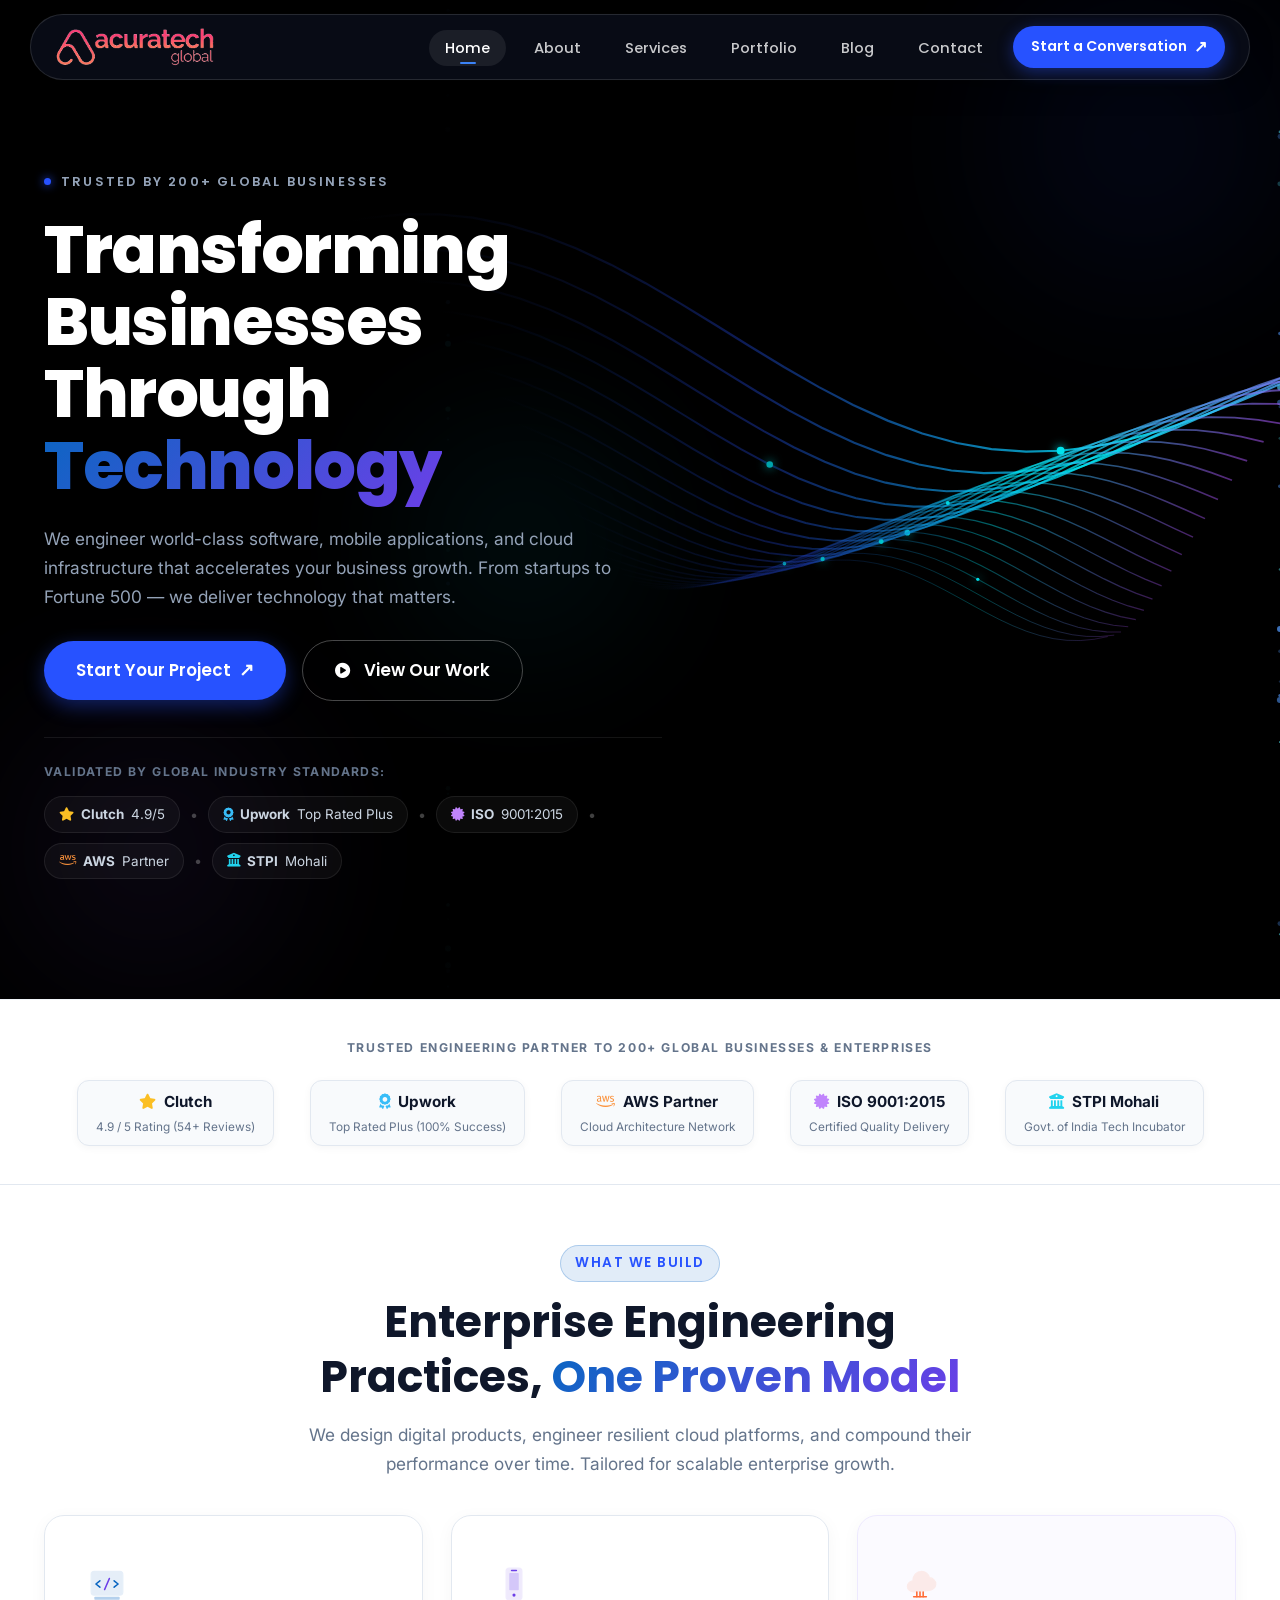
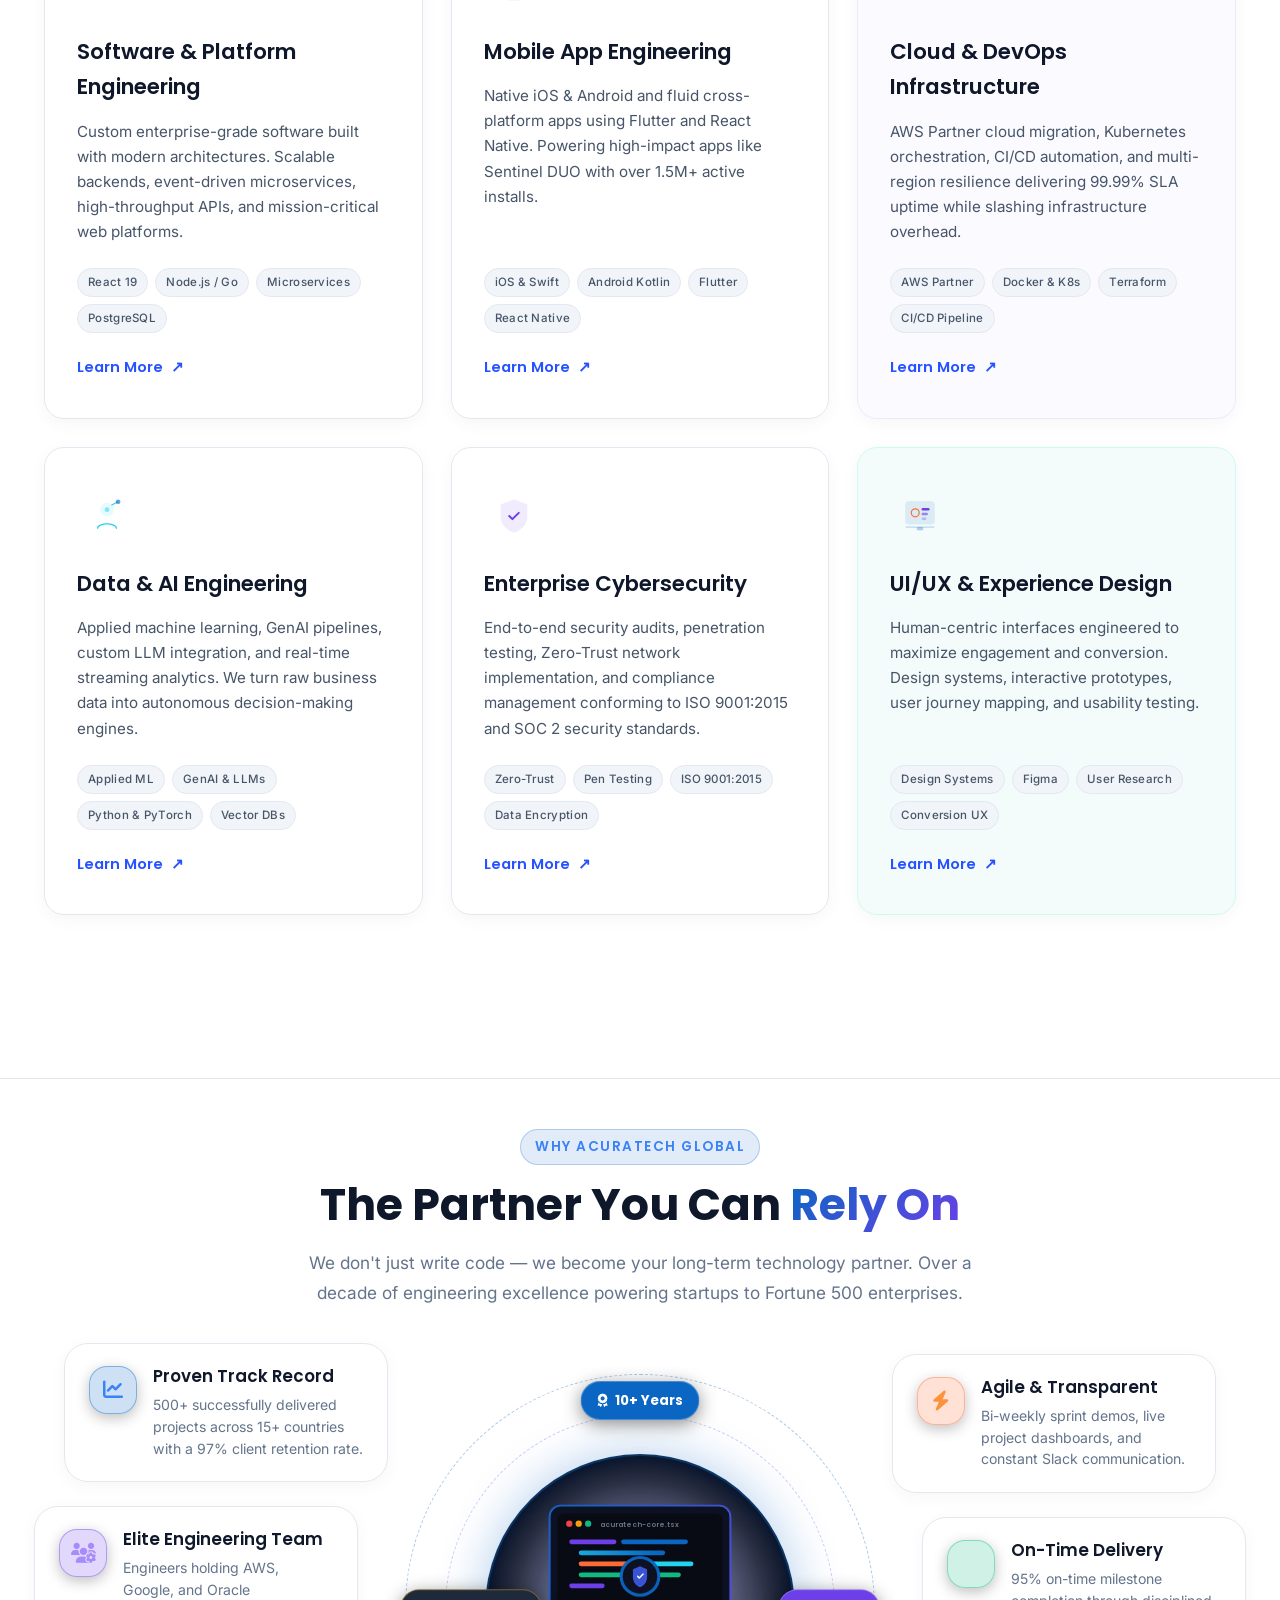
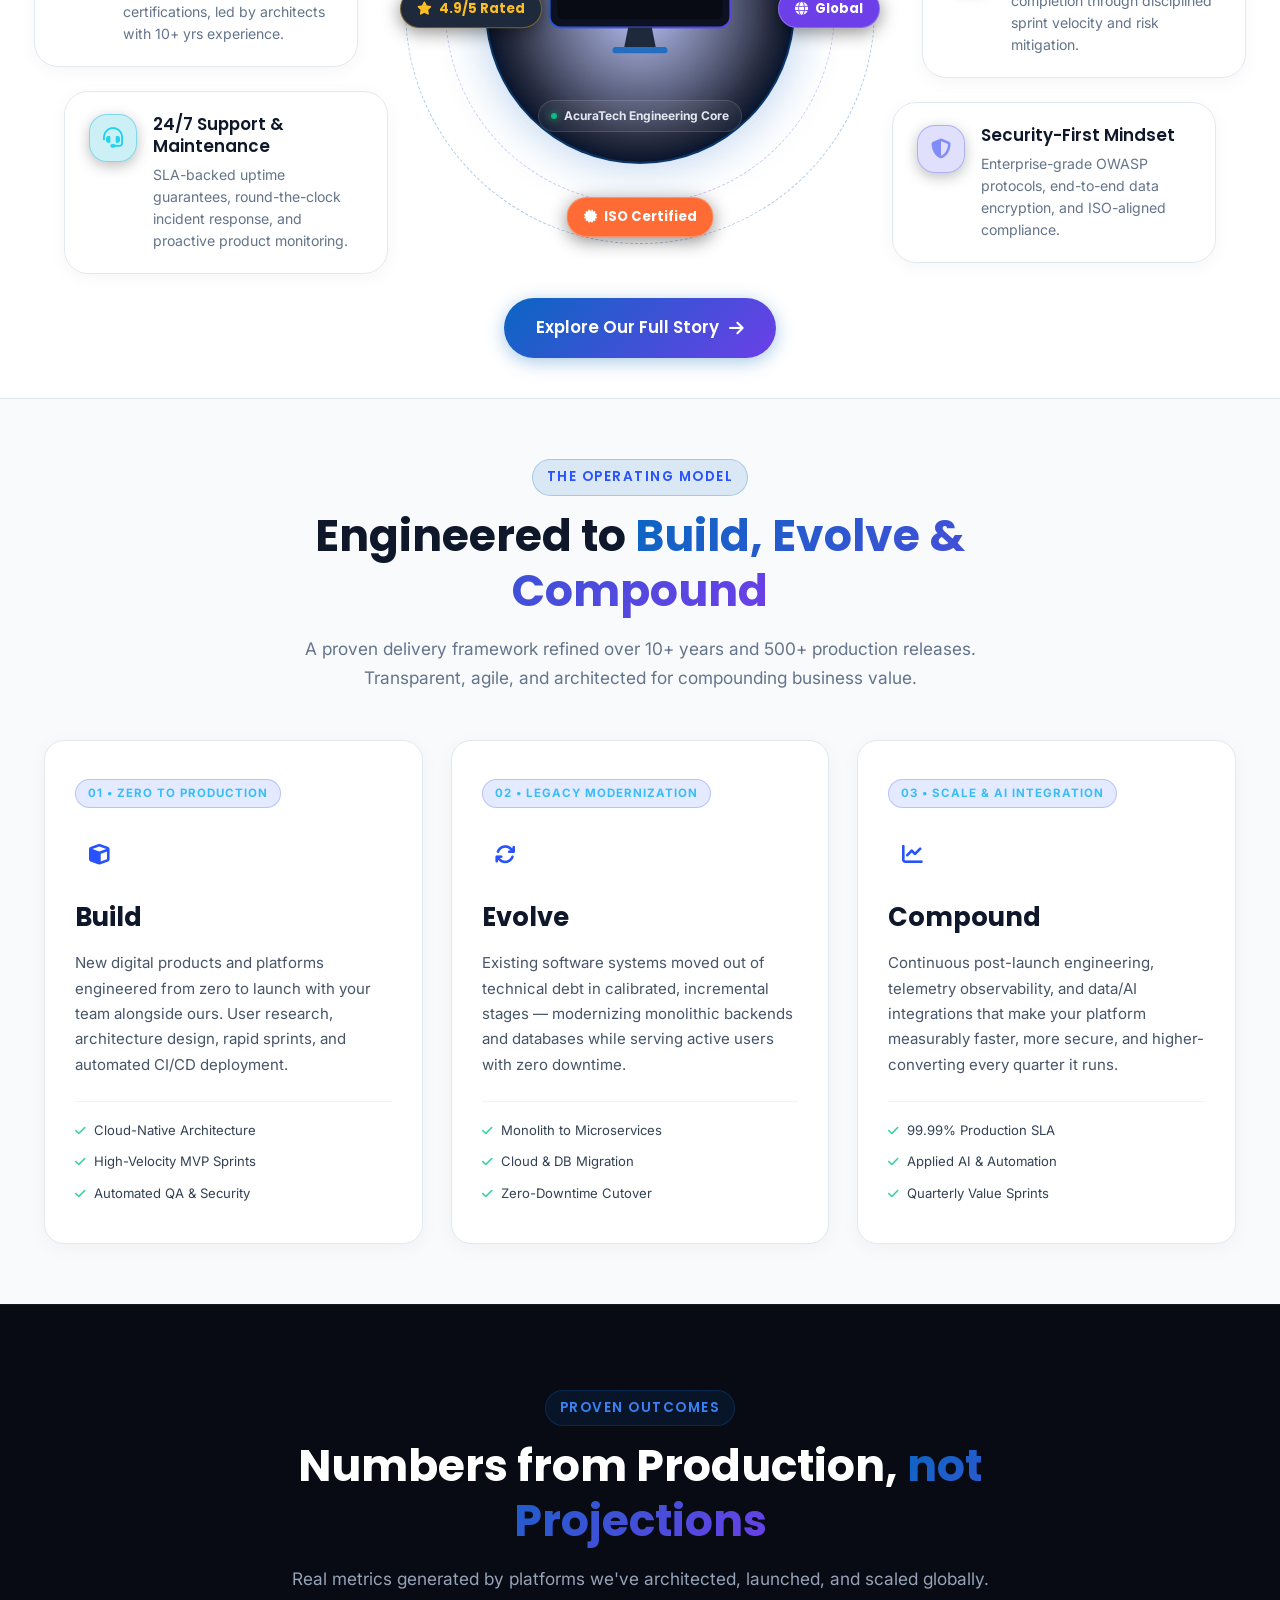
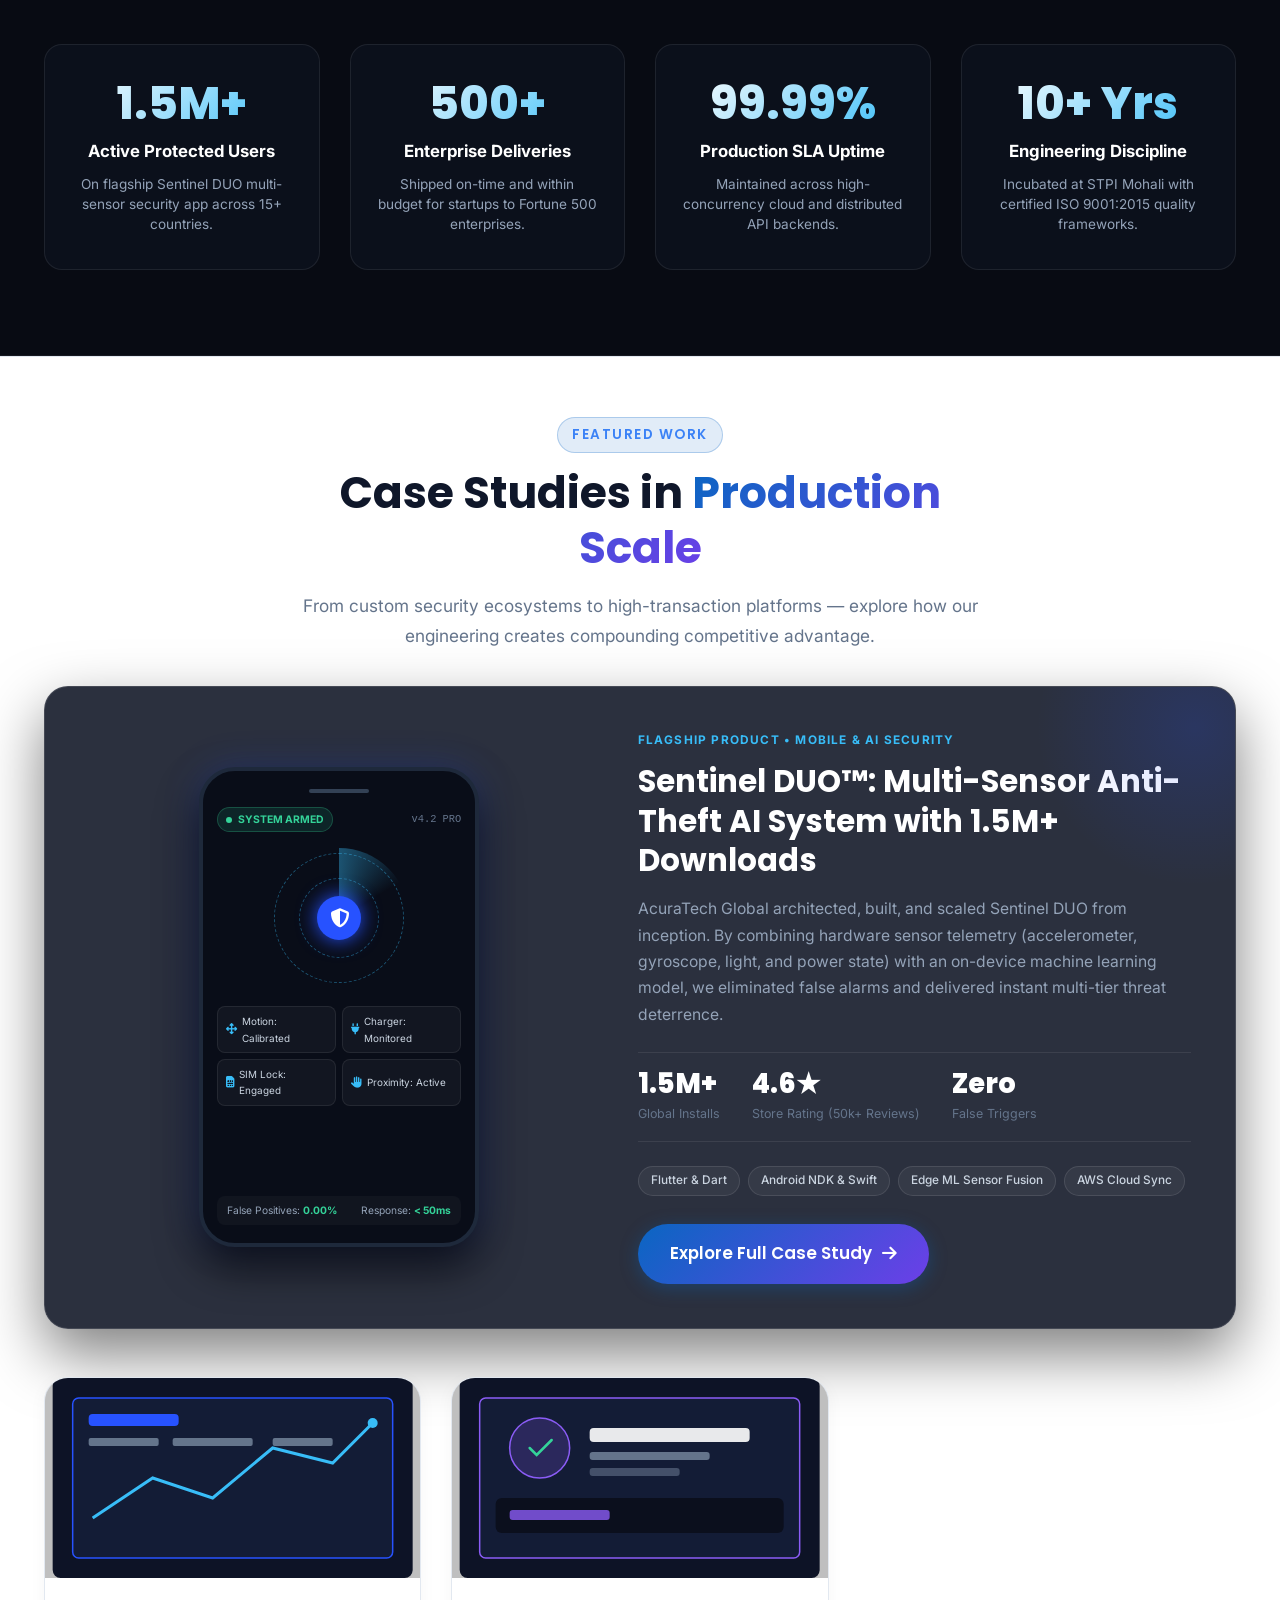
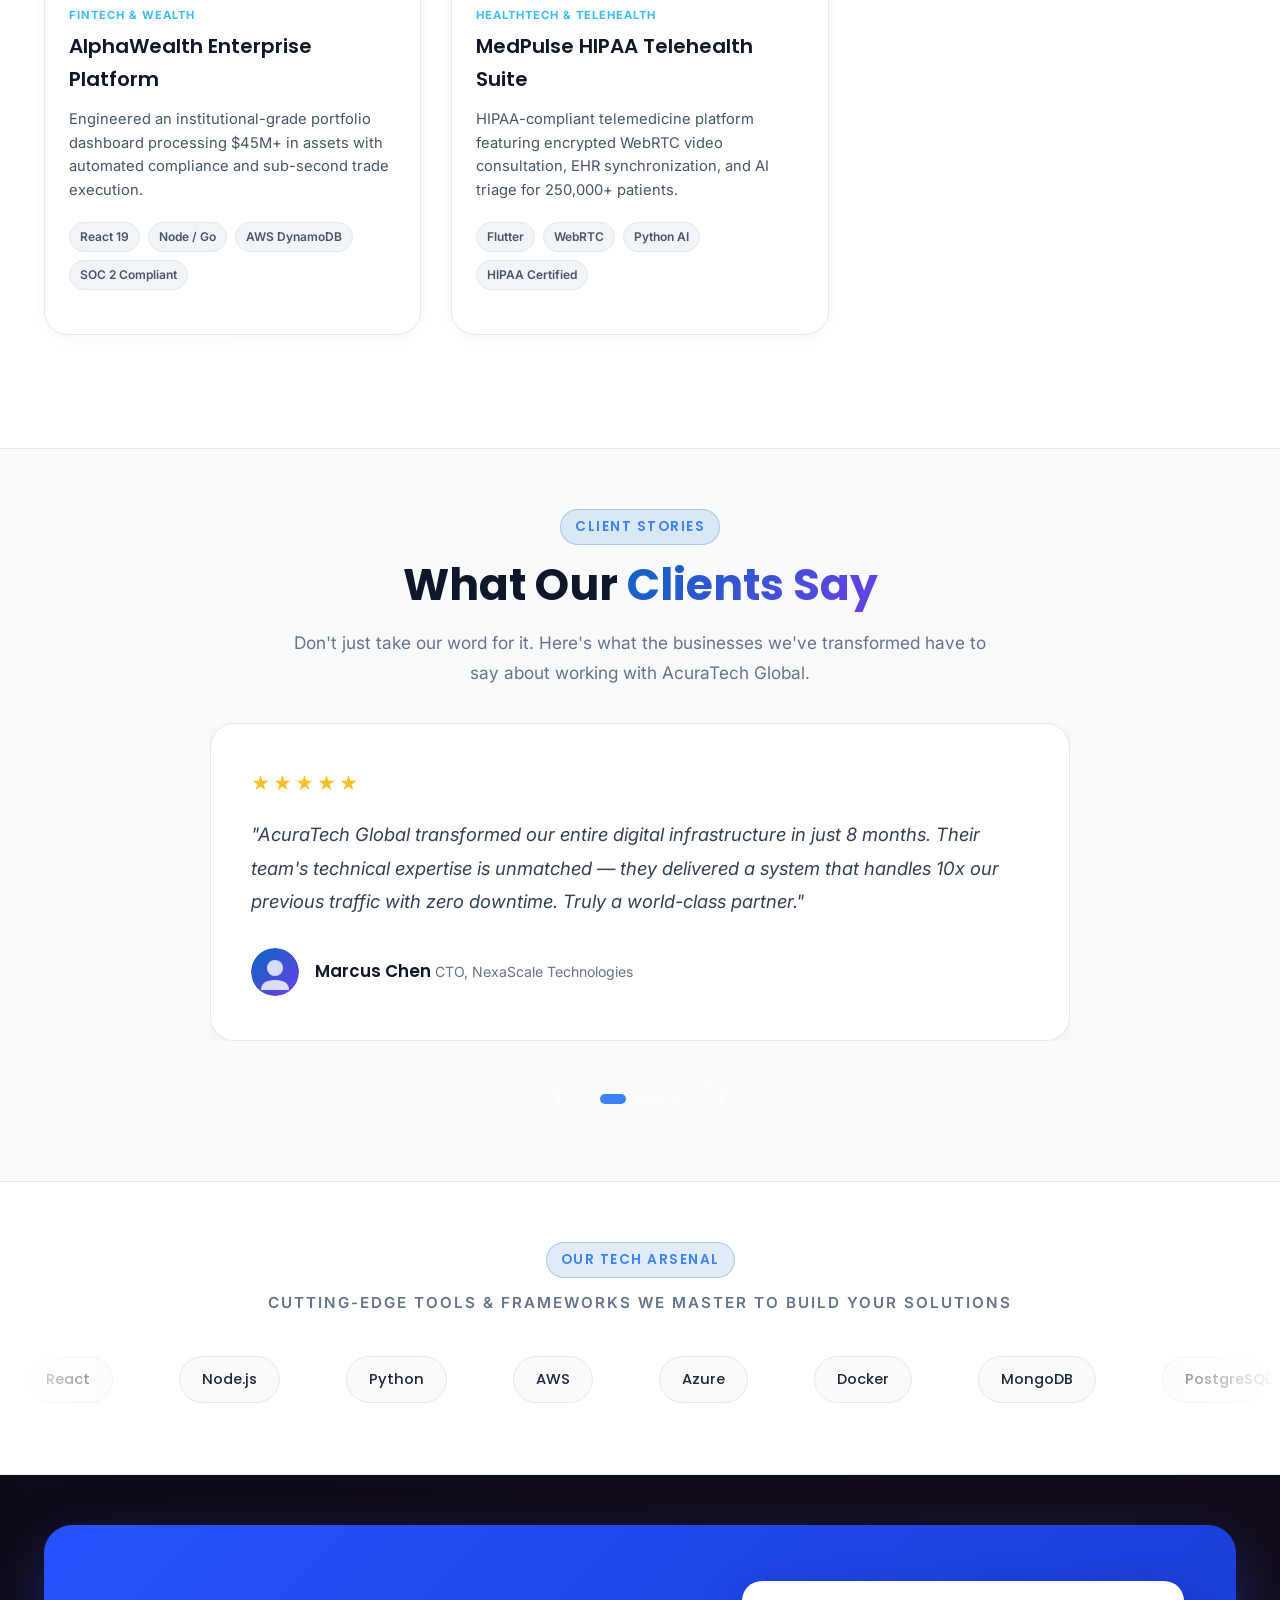
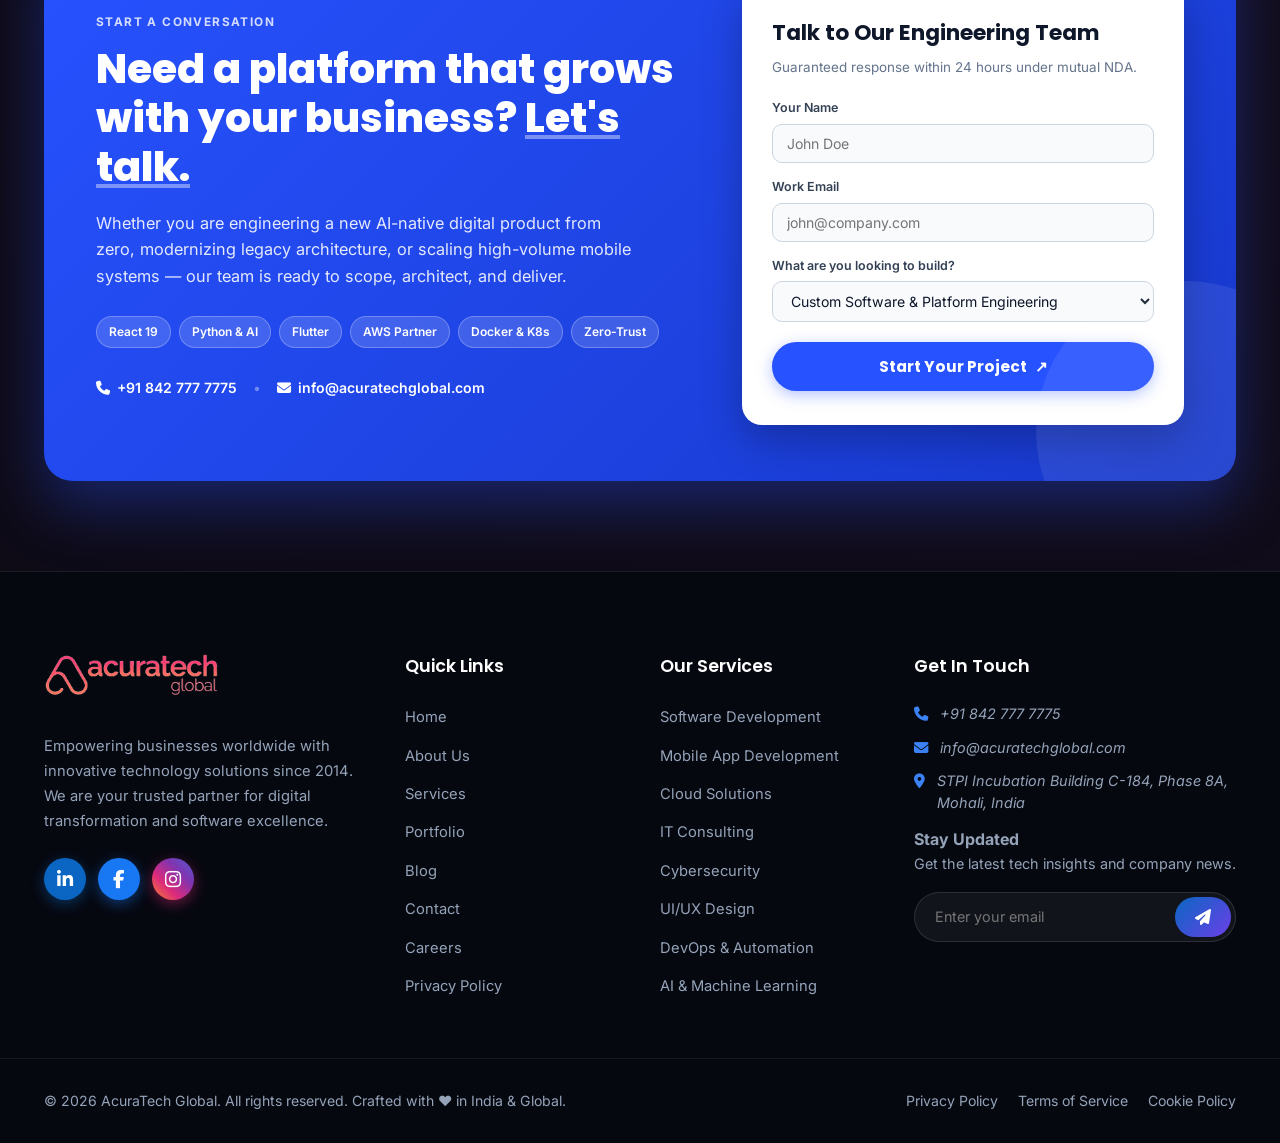
==== commit de339eb4: "ui changes" ====
--- a/index.html
+++ b/index.html
@@ -60,7 +60,11 @@
         <li><a href="contact.html" class="nav-link">Contact</a></li>
       </ul>
 
-      <!-- CTA Button -->
+      <!-- Net Solutions Style Nav Pill CTA -->
+      <a href="#start-conversation" class="nav-pill-cta">
+        Start a Conversation <span class="nav-arrow">↗</span>
+      </a>
+
       <!-- Mobile Hamburger -->
       <button id="menu-btn" class="hamburger" aria-label="Toggle mobile menu" aria-expanded="false" aria-controls="mobile-menu">
         <span></span><span></span><span></span>
@@ -76,24 +80,33 @@
         <li><a href="portfolio.html" class="mobile-link">Portfolio</a></li>
         <li><a href="blog.html" class="mobile-link">Blog</a></li>
         <li><a href="contact.html" class="mobile-link">Contact</a></li>
-        </ul>
+      </ul>
+      <div class="mobile-cta" style="padding-top:14px;">
+        <a href="#start-conversation" class="btn btn-primary btn-royal-pill" style="width:100%; justify-content:center;">
+          Start a Conversation <span class="arrow-diag">↗</span>
+        </a>
+      </div>
     </div>
   </header>
 
   <main>
 
     <!-- ═══════════════════════════════════════════════════
-         HERO SECTION
+         HERO SECTION (NET SOLUTIONS INSPIRED)
     ═══════════════════════════════════════════════════ -->
     <section id="hero" class="hero-section" aria-label="Hero">
+
+      <!-- Full-bleed Luminous 3D Cyber-Wave & Neural Motion Engine -->
+      <div class="hero-canvas-wrap" aria-hidden="true">
+        <canvas id="hero-motion-canvas"></canvas>
+        <div class="hero-canvas-vignette"></div>
+      </div>
 
       <!-- Floating geometric background shapes -->
       <div class="hero-bg-shapes" aria-hidden="true">
         <div class="shape shape-1"></div>
         <div class="shape shape-2"></div>
         <div class="shape shape-3"></div>
-        <div class="shape shape-4"></div>
-        <div class="shape shape-5"></div>
       </div>
 
       <!-- Particle dots canvas -->
@@ -108,15 +121,15 @@
 
       <div class="hero-container">
 
-        <!-- Left: Text Content -->
+        <!-- Left: Text Content (AcuraTech Original Brand Copy) -->
         <div class="hero-content">
-          <div class="hero-badge">
-            <span class="badge-dot"></span>
+          <div class="hero-eyebrow-ns">
+            <span class="eyebrow-pulse"></span>
             Trusted by 200+ Global Businesses
           </div>
 
           <h1 class="hero-headline">
-            <span class="typing-text">Transforming Businesses Through Technology</span>
+            Transforming Businesses Through <span class="gradient-text">Technology</span>
           </h1>
 
           <p class="hero-subtitle">
@@ -124,207 +137,83 @@
           </p>
 
           <div class="hero-actions">
-            <a href="contact.html" class="btn btn-primary btn-lg">
-              <i class="fa-solid fa-rocket" aria-hidden="true"></i>
-              Start Your Project
+            <a href="#start-conversation" class="btn btn-primary btn-lg btn-royal-pill">
+              Start Your Project <span class="arrow-diag">↗</span>
             </a>
-            <a href="portfolio.html" class="btn btn-outline btn-lg">
-              <i class="fa-solid fa-play-circle" aria-hidden="true"></i>
-              View Our Work
+            <a href="portfolio.html" class="btn btn-outline btn-lg btn-ghost-pill">
+              <i class="fa-solid fa-circle-play" style="margin-right:6px; font-size:0.95rem;"></i> View Our Work
             </a>
           </div>
-        </div>
-
-        <!-- Right: SVG Tech Illustration -->
-        <div class="hero-illustration" aria-hidden="true">
-          <svg viewBox="0 25 520 415" fill="none" xmlns="http://www.w3.org/2000/svg" class="hero-svg">
-            <defs>
-              <linearGradient id="laptopGrad" x1="0" y1="0" x2="520" y2="480" gradientUnits="userSpaceOnUse">
-                <stop offset="0%" stop-color="#0A66C2" stop-opacity="0.9"/>
-                <stop offset="100%" stop-color="#6C3FE8" stop-opacity="0.9"/>
-              </linearGradient>
-              <linearGradient id="screenGrad" x1="80" y1="60" x2="440" y2="300" gradientUnits="userSpaceOnUse">
-                <stop offset="0%" stop-color="#0F0F23"/>
-                <stop offset="100%" stop-color="#1a1a40"/>
-              </linearGradient>
-              <filter id="glow">
-                <feGaussianBlur stdDeviation="3" result="blur"/>
-                <feMerge><feMergeNode in="blur"/><feMergeNode in="SourceGraphic"/></feMerge>
-              </filter>
-            </defs>
-
-            <!-- Laptop body -->
-            <rect x="60" y="60" width="400" height="260" rx="12" fill="url(#screenGrad)" stroke="#0A66C2" stroke-width="2"/>
-            <!-- Screen bezel -->
-            <rect x="75" y="75" width="370" height="230" rx="6" fill="#070718"/>
-            <!-- Laptop base -->
-            <path d="M20 330 Q260 345 500 330 L490 355 Q260 370 30 355 Z" fill="#1e1e3f" stroke="#0A66C2" stroke-width="1.5"/>
-            <!-- Trackpad -->
-            <rect x="215" y="338" width="90" height="10" rx="5" fill="#0A66C2" opacity="0.5"/>
-
-            <!-- Code lines on screen -->
-            <text x="90" y="100" fill="#6C3FE8" font-family="monospace" font-size="11">function</text>
-            <text x="150" y="100" fill="#FF6B35" font-family="monospace" font-size="11"> transform</text>
-            <text x="225" y="100" fill="white" font-family="monospace" font-size="11">(business) {</text>
-
-            <text x="100" y="118" fill="#64748B" font-family="monospace" font-size="10">// Innovate with cutting-edge tech</text>
-            <text x="100" y="136" fill="#0A66C2" font-family="monospace" font-size="11">const</text>
-            <text x="130" y="136" fill="white" font-family="monospace" font-size="11"> solution =</text>
-            <text x="195" y="136" fill="#6C3FE8" font-family="monospace" font-size="11"> await</text>
-            <text x="230" y="136" fill="#FF6B35" font-family="monospace" font-size="11"> acuraTech</text>
-            <text x="295" y="136" fill="white" font-family="monospace" font-size="11">.build({</text>
-
-            <text x="115" y="154" fill="#64748B" font-family="monospace" font-size="11">tech:</text>
-            <text x="150" y="154" fill="#22d3ee" font-family="monospace" font-size="11"> ['React','Node','AWS'],</text>
-            <text x="115" y="172" fill="#64748B" font-family="monospace" font-size="11">quality:</text>
-            <text x="165" y="172" fill="#22d3ee" font-family="monospace" font-size="11"> 'enterprise',</text>
-            <text x="115" y="190" fill="#64748B" font-family="monospace" font-size="11">delivery:</text>
-            <text x="168" y="190" fill="#22d3ee" font-family="monospace" font-size="11"> 'on-time',</text>
-            <text x="115" y="208" fill="#64748B" font-family="monospace" font-size="11">support:</text>
-            <text x="163" y="208" fill="#22d3ee" font-family="monospace" font-size="11"> '24/7'</text>
-            <text x="100" y="226" fill="white" font-family="monospace" font-size="11">});</text>
-
-            <text x="100" y="248" fill="#0A66C2" font-family="monospace" font-size="11">return</text>
-            <text x="135" y="248" fill="white" font-family="monospace" font-size="11"> solution.</text>
-            <text x="195" y="248" fill="#FF6B35" font-family="monospace" font-size="11">deploy</text>
-            <text x="237" y="248" fill="white" font-family="monospace" font-size="11">();</text>
-            <text x="90" y="270" fill="white" font-family="monospace" font-size="11">}</text>
-
-            <!-- Blinking cursor -->
-            <rect x="90" y="280" width="2" height="12" fill="#0A66C2" class="cursor-blink"/>
-
-            <!-- Floating node network -->
-            <!-- Nodes -->
-            <circle cx="430" cy="50" r="18" fill="url(#laptopGrad)" filter="url(#glow)" opacity="0.9"/>
-            <circle cx="490" cy="130" r="12" fill="#6C3FE8" filter="url(#glow)" opacity="0.85"/>
-            <circle cx="460" cy="210" r="20" fill="#0A66C2" filter="url(#glow)" opacity="0.9"/>
-            <circle cx="30" cy="150" r="14" fill="#6C3FE8" filter="url(#glow)" opacity="0.85"/>
-            <circle cx="20" cy="250" r="10" fill="#FF6B35" filter="url(#glow)" opacity="0.8"/>
-            <circle cx="70" cy="380" r="16" fill="#0A66C2" filter="url(#glow)" opacity="0.85"/>
-            <circle cx="200" cy="420" r="12" fill="#6C3FE8" filter="url(#glow)" opacity="0.8"/>
-            <circle cx="350" cy="410" r="14" fill="#FF6B35" filter="url(#glow)" opacity="0.85"/>
-            <circle cx="460" cy="370" r="10" fill="#0A66C2" filter="url(#glow)" opacity="0.8"/>
-
-            <!-- Connecting lines -->
-            <line x1="430" y1="50" x2="490" y2="130" stroke="#0A66C2" stroke-width="1.5" stroke-dasharray="4,3" opacity="0.5"/>
-            <line x1="490" y1="130" x2="460" y2="210" stroke="#6C3FE8" stroke-width="1.5" stroke-dasharray="4,3" opacity="0.5"/>
-            <line x1="460" y1="210" x2="460" y2="370" stroke="#0A66C2" stroke-width="1" stroke-dasharray="4,3" opacity="0.4"/>
-            <line x1="30" y1="150" x2="20" y2="250" stroke="#6C3FE8" stroke-width="1.5" stroke-dasharray="4,3" opacity="0.5"/>
-            <line x1="20" y1="250" x2="70" y2="380" stroke="#FF6B35" stroke-width="1" stroke-dasharray="4,3" opacity="0.4"/>
-            <line x1="70" y1="380" x2="200" y2="420" stroke="#0A66C2" stroke-width="1.5" stroke-dasharray="4,3" opacity="0.5"/>
-            <line x1="200" y1="420" x2="350" y2="410" stroke="#6C3FE8" stroke-width="1.5" stroke-dasharray="4,3" opacity="0.5"/>
-            <line x1="350" y1="410" x2="460" y2="370" stroke="#FF6B35" stroke-width="1.5" stroke-dasharray="4,3" opacity="0.5"/>
-
-            <!-- Icon labels in nodes -->
-            <text x="430" y="55" text-anchor="middle" fill="white" font-size="12">⚡</text>
-            <text x="490" y="134" text-anchor="middle" fill="white" font-size="10">☁</text>
-            <text x="460" y="215" text-anchor="middle" fill="white" font-size="13">🔒</text>
-            <text x="30" y="155" text-anchor="middle" fill="white" font-size="10">📱</text>
-            <text x="20" y="254" text-anchor="middle" fill="white" font-size="8">AI</text>
-            <text x="70" y="385" text-anchor="middle" fill="white" font-size="11">🌐</text>
-            <text x="200" y="424" text-anchor="middle" fill="white" font-size="10">⚙</text>
-            <text x="350" y="414" text-anchor="middle" fill="white" font-size="10">📊</text>
-            <text x="460" y="374" text-anchor="middle" fill="white" font-size="8">UI</text>
-          </svg>
-        </div>
+
+          <!-- Enterprise Validation Strip (Net Solutions Inspired) -->
+          <div class="hero-enterprise-trust">
+            <span class="trust-title">Validated By Global Industry Standards:</span>
+            <div class="trust-badges-row">
+              <span class="trust-badge-item"><i class="fa-solid fa-star text-gold"></i> <strong>Clutch</strong> 4.9/5</span>
+              <span class="trust-badge-sep">•</span>
+              <span class="trust-badge-item"><i class="fa-solid fa-award text-blue"></i> <strong>Upwork</strong> Top Rated Plus</span>
+              <span class="trust-badge-sep">•</span>
+              <span class="trust-badge-item"><i class="fa-solid fa-certificate text-purple"></i> <strong>ISO</strong> 9001:2015</span>
+              <span class="trust-badge-sep">•</span>
+              <span class="trust-badge-item"><i class="fa-brands fa-aws text-orange"></i> <strong>AWS</strong> Partner</span>
+              <span class="trust-badge-sep">•</span>
+              <span class="trust-badge-item"><i class="fa-solid fa-building-columns text-cyan"></i> <strong>STPI</strong> Mohali</span>
+            </div>
+          </div>
+        </div>
+
+        <!-- Right: Clean Open Visual Stage for 3D Motion Canvas -->
+        <div class="hero-right-spacer" aria-hidden="true"></div>
 
       </div>
     </section>
 
     <!-- ═══════════════════════════════════════════════════
-         STATS STRIP
+         CLIENT & ENTERPRISE TRUST STRIP (NET SOLUTIONS STYLE)
     ═══════════════════════════════════════════════════ -->
-    <section id="stats" class="stats-section" aria-label="Company statistics">
-      <div class="stats-container">
-
-        <div class="stat-card animate-on-scroll">
-          <div class="stat-icon">
-            <svg width="32" height="32" viewBox="0 0 40 40" fill="none" aria-hidden="true">
-              <circle cx="20" cy="20" r="18" fill="#0A66C2" opacity="0.15"/>
-              <path d="M12 28 L12 18 L20 10 L28 18 L28 28 Z" stroke="#0A66C2" stroke-width="2" fill="none"/>
-              <rect x="16" y="20" width="8" height="8" fill="#0A66C2" opacity="0.6"/>
-            </svg>
-          </div>
-          <div class="stat-info">
-            <div class="stat-value">
-              <span class="stat-number" data-target="500">0</span>
-              <span class="stat-suffix">+</span>
-            </div>
-            <p class="stat-label">Projects Delivered</p>
-          </div>
-        </div>
-
-        <div class="stat-card animate-on-scroll">
-          <div class="stat-icon">
-            <svg width="32" height="32" viewBox="0 0 40 40" fill="none" aria-hidden="true">
-              <circle cx="20" cy="20" r="18" fill="#6C3FE8" opacity="0.15"/>
-              <circle cx="15" cy="16" r="5" stroke="#6C3FE8" stroke-width="2" fill="none"/>
-              <circle cx="25" cy="16" r="5" stroke="#6C3FE8" stroke-width="2" fill="none"/>
-              <path d="M8 32 Q8 24 15 24 Q20 28 25 24 Q32 24 32 32" stroke="#6C3FE8" stroke-width="2" fill="none"/>
-            </svg>
-          </div>
-          <div class="stat-info">
-            <div class="stat-value">
-              <span class="stat-number" data-target="200">0</span>
-              <span class="stat-suffix">+</span>
-            </div>
-            <p class="stat-label">Happy Clients</p>
-          </div>
-        </div>
-
-        <div class="stat-card animate-on-scroll">
-          <div class="stat-icon">
-            <svg width="32" height="32" viewBox="0 0 40 40" fill="none" aria-hidden="true">
-              <circle cx="20" cy="20" r="18" fill="#FF6B35" opacity="0.15"/>
-              <circle cx="20" cy="20" r="10" stroke="#FF6B35" stroke-width="2" fill="none"/>
-              <ellipse cx="20" cy="20" rx="5" ry="10" stroke="#FF6B35" stroke-width="1.5" fill="none"/>
-              <line x1="10" y1="20" x2="30" y2="20" stroke="#FF6B35" stroke-width="1.5"/>
-            </svg>
-          </div>
-          <div class="stat-info">
-            <div class="stat-value">
-              <span class="stat-number" data-target="15">0</span>
-              <span class="stat-suffix">+</span>
-            </div>
-            <p class="stat-label">Countries Served</p>
-          </div>
-        </div>
-
-        <div class="stat-card animate-on-scroll">
-          <div class="stat-icon">
-            <svg width="32" height="32" viewBox="0 0 40 40" fill="none" aria-hidden="true">
-              <circle cx="20" cy="20" r="18" fill="#22d3ee" opacity="0.15"/>
-              <circle cx="20" cy="20" r="10" stroke="#22d3ee" stroke-width="2" fill="none"/>
-              <polyline points="20,12 20,20 26,24" stroke="#22d3ee" stroke-width="2" stroke-linecap="round"/>
-            </svg>
-          </div>
-          <div class="stat-info">
-            <div class="stat-value">
-              <span class="stat-number" data-target="10">0</span>
-              <span class="stat-suffix">+ Yrs</span>
-            </div>
-            <p class="stat-label">Industry Experience</p>
-          </div>
-        </div>
-
+    <section class="client-trust-strip" aria-label="Enterprise partners and accreditations">
+      <div class="container">
+        <p class="trust-strip-label">TRUSTED ENGINEERING PARTNER TO 200+ GLOBAL BUSINESSES &amp; ENTERPRISES</p>
+        <div class="trust-logos-row">
+          <div class="trust-partner-item">
+            <span class="t-badge-bold"><i class="fa-solid fa-star text-gold"></i> Clutch</span>
+            <span class="t-badge-sub">4.9 / 5 Rating (54+ Reviews)</span>
+          </div>
+          <div class="trust-partner-item">
+            <span class="t-badge-bold"><i class="fa-solid fa-award text-blue"></i> Upwork</span>
+            <span class="t-badge-sub">Top Rated Plus (100% Success)</span>
+          </div>
+          <div class="trust-partner-item">
+            <span class="t-badge-bold"><i class="fa-brands fa-aws text-orange"></i> AWS Partner</span>
+            <span class="t-badge-sub">Cloud Architecture Network</span>
+          </div>
+          <div class="trust-partner-item">
+            <span class="t-badge-bold"><i class="fa-solid fa-certificate text-purple"></i> ISO 9001:2015</span>
+            <span class="t-badge-sub">Certified Quality Delivery</span>
+          </div>
+          <div class="trust-partner-item">
+            <span class="t-badge-bold"><i class="fa-solid fa-building-columns text-cyan"></i> STPI Mohali</span>
+            <span class="t-badge-sub">Govt. of India Tech Incubator</span>
+          </div>
+        </div>
       </div>
     </section>
 
     <!-- ═══════════════════════════════════════════════════
-         SERVICES SECTION
+         SERVICES SECTION (NET SOLUTIONS INSPIRED)
     ═══════════════════════════════════════════════════ -->
     <section id="services" class="services-section section-padding" aria-labelledby="services-heading">
       <div class="container">
 
         <div class="section-header animate-on-scroll">
-          <span class="section-eyebrow">What We Do</span>
-          <h2 id="services-heading" class="section-title">Our <span class="gradient-text">Expert Services</span></h2>
-          <p class="section-subtitle">From concept to deployment — we deliver end-to-end technology solutions that drive real business outcomes and competitive advantage.</p>
+          <span class="section-eyebrow">WHAT WE BUILD</span>
+          <h2 id="services-heading" class="section-title">Enterprise Engineering Practices, <span class="gradient-text">One Proven Model</span></h2>
+          <p class="section-subtitle">We design digital products, engineer resilient cloud platforms, and compound their performance over time. Tailored for scalable enterprise growth.</p>
         </div>
 
         <div class="services-grid stagger-children animate-on-scroll">
 
-          <!-- Service 1: Software Development -->
+          <!-- Service 1: Software & Platform Engineering -->
           <article class="service-card animate-on-scroll" aria-label="Software Development service">
             <div class="service-icon">
               <svg width="38" height="38" viewBox="0 0 48 48" fill="none" aria-hidden="true">
@@ -335,9 +224,15 @@
                 <rect x="8" y="40" width="32" height="4" rx="1" fill="#0A66C2" opacity="0.3"/>
               </svg>
             </div>
-            <h3 class="service-title">Software Development</h3>
-            <p class="service-desc">Custom enterprise-grade software built with modern architectures. We specialize in scalable backends, microservices, APIs, and full-stack web platforms tailored to your business needs.</p>
-            <a href="services.html#software" class="service-link">Learn More <span aria-hidden="true">→</span></a>
+            <h3 class="service-title">Software &amp; Platform Engineering</h3>
+            <p class="service-desc">Custom enterprise-grade software built with modern architectures. Scalable backends, event-driven microservices, high-throughput APIs, and mission-critical web platforms.</p>
+            <div class="service-tags">
+              <span class="service-tag-pill">React 19</span>
+              <span class="service-tag-pill">Node.js / Go</span>
+              <span class="service-tag-pill">Microservices</span>
+              <span class="service-tag-pill">PostgreSQL</span>
+            </div>
+            <a href="services.html#software" class="service-link">Learn More <span aria-hidden="true">↗</span></a>
           </article>
 
           <!-- Service 2: Mobile App Development -->
@@ -350,12 +245,18 @@
                 <line x1="21" y1="7" x2="27" y2="7" stroke="#6C3FE8" stroke-width="2" stroke-linecap="round"/>
               </svg>
             </div>
-            <h3 class="service-title">Mobile App Development</h3>
-            <p class="service-desc">Native iOS & Android apps and cross-platform solutions using Flutter and React Native. We craft intuitive mobile experiences that your users will love and return to.</p>
-            <a href="services.html#mobile" class="service-link">Learn More <span aria-hidden="true">→</span></a>
+            <h3 class="service-title">Mobile App Engineering</h3>
+            <p class="service-desc">Native iOS &amp; Android and fluid cross-platform apps using Flutter and React Native. Powering high-impact apps like Sentinel DUO with over 1.5M+ active installs.</p>
+            <div class="service-tags">
+              <span class="service-tag-pill">iOS &amp; Swift</span>
+              <span class="service-tag-pill">Android Kotlin</span>
+              <span class="service-tag-pill">Flutter</span>
+              <span class="service-tag-pill">React Native</span>
+            </div>
+            <a href="services.html#mobile" class="service-link">Learn More <span aria-hidden="true">↗</span></a>
           </article>
 
-          <!-- Service 3: Cloud Solutions -->
+          <!-- Service 3: Cloud & DevOps Infrastructure -->
           <article class="service-card animate-on-scroll" aria-label="Cloud Solutions service">
             <div class="service-icon">
               <svg width="38" height="38" viewBox="0 0 48 48" fill="none" aria-hidden="true">
@@ -366,13 +267,19 @@
                 <line x1="16" y1="40" x2="32" y2="40" stroke="#FF6B35" stroke-width="2" stroke-linecap="round"/>
               </svg>
             </div>
-            <h3 class="service-title">Cloud Solutions</h3>
-            <p class="service-desc">AWS, Azure, and GCP migration, architecture, and optimization. We build resilient, auto-scaling cloud infrastructures that cut costs and maximize uptime for your business.</p>
-            <a href="services.html#cloud" class="service-link">Learn More <span aria-hidden="true">→</span></a>
+            <h3 class="service-title">Cloud &amp; DevOps Infrastructure</h3>
+            <p class="service-desc">AWS Partner cloud migration, Kubernetes orchestration, CI/CD automation, and multi-region resilience delivering 99.99% SLA uptime while slashing infrastructure overhead.</p>
+            <div class="service-tags">
+              <span class="service-tag-pill">AWS Partner</span>
+              <span class="service-tag-pill">Docker &amp; K8s</span>
+              <span class="service-tag-pill">Terraform</span>
+              <span class="service-tag-pill">CI/CD Pipeline</span>
+            </div>
+            <a href="services.html#cloud" class="service-link">Learn More <span aria-hidden="true">↗</span></a>
           </article>
 
-          <!-- Service 4: IT Consulting -->
-          <article class="service-card animate-on-scroll" aria-label="IT Consulting service">
+          <!-- Service 4: Data & AI Engineering -->
+          <article class="service-card animate-on-scroll" aria-label="Data and AI Engineering service">
             <div class="service-icon">
               <svg width="38" height="38" viewBox="0 0 48 48" fill="none" aria-hidden="true">
                 <circle cx="24" cy="16" r="8" fill="#22d3ee" opacity="0.1" stroke="#22d3ee" stroke-width="1.5"/>
@@ -382,9 +289,15 @@
                 <circle cx="38" cy="6" r="3" fill="#0A66C2" opacity="0.6"/>
               </svg>
             </div>
-            <h3 class="service-title">IT Consulting</h3>
-            <p class="service-desc">Strategic technology advisory from seasoned CTOs and architects. We analyze your current systems, define a technology roadmap, and guide digital transformation that aligns with your goals.</p>
-            <a href="services.html#consulting" class="service-link">Learn More <span aria-hidden="true">→</span></a>
+            <h3 class="service-title">Data &amp; AI Engineering</h3>
+            <p class="service-desc">Applied machine learning, GenAI pipelines, custom LLM integration, and real-time streaming analytics. We turn raw business data into autonomous decision-making engines.</p>
+            <div class="service-tags">
+              <span class="service-tag-pill">Applied ML</span>
+              <span class="service-tag-pill">GenAI &amp; LLMs</span>
+              <span class="service-tag-pill">Python &amp; PyTorch</span>
+              <span class="service-tag-pill">Vector DBs</span>
+            </div>
+            <a href="services.html#ai" class="service-link">Learn More <span aria-hidden="true">↗</span></a>
           </article>
 
           <!-- Service 5: Cybersecurity -->
@@ -395,12 +308,18 @@
                 <path d="M18 24 L22 28 L30 20" stroke="#6C3FE8" stroke-width="2.5" stroke-linecap="round" stroke-linejoin="round"/>
               </svg>
             </div>
-            <h3 class="service-title">Cybersecurity</h3>
-            <p class="service-desc">End-to-end security assessments, penetration testing, SOC implementation, and compliance management. We protect your digital assets and ensure regulatory compliance across all frameworks.</p>
-            <a href="services.html#security" class="service-link">Learn More <span aria-hidden="true">→</span></a>
+            <h3 class="service-title">Enterprise Cybersecurity</h3>
+            <p class="service-desc">End-to-end security audits, penetration testing, Zero-Trust network implementation, and compliance management conforming to ISO 9001:2015 and SOC 2 security standards.</p>
+            <div class="service-tags">
+              <span class="service-tag-pill">Zero-Trust</span>
+              <span class="service-tag-pill">Pen Testing</span>
+              <span class="service-tag-pill">ISO 9001:2015</span>
+              <span class="service-tag-pill">Data Encryption</span>
+            </div>
+            <a href="services.html#security" class="service-link">Learn More <span aria-hidden="true">↗</span></a>
           </article>
 
-          <!-- Service 6: UI/UX Design -->
+          <!-- Service 6: UI/UX & Experience Design -->
           <article class="service-card animate-on-scroll" aria-label="UI/UX Design service">
             <div class="service-icon">
               <svg width="38" height="38" viewBox="0 0 48 48" fill="none" aria-hidden="true">
@@ -413,15 +332,21 @@
                 <rect x="20" y="38" width="8" height="4" rx="1" fill="#0A66C2" opacity="0.3"/>
               </svg>
             </div>
-            <h3 class="service-title">UI/UX Design</h3>
-            <p class="service-desc">User-centered design that converts. We craft intuitive interfaces backed by user research, wireframing, prototyping, and iterative testing — building products people genuinely want to use.</p>
-            <a href="services.html#design" class="service-link">Learn More <span aria-hidden="true">→</span></a>
+            <h3 class="service-title">UI/UX &amp; Experience Design</h3>
+            <p class="service-desc">Human-centric interfaces engineered to maximize engagement and conversion. Design systems, interactive prototypes, user journey mapping, and usability testing.</p>
+            <div class="service-tags">
+              <span class="service-tag-pill">Design Systems</span>
+              <span class="service-tag-pill">Figma</span>
+              <span class="service-tag-pill">User Research</span>
+              <span class="service-tag-pill">Conversion UX</span>
+            </div>
+            <a href="services.html#design" class="service-link">Learn More <span aria-hidden="true">↗</span></a>
           </article>
 
         </div>
 
         <div class="services-cta animate-on-scroll">
-          <a href="services.html" class="btn btn-secondary">Explore All Services <i class="fa-solid fa-arrow-right" aria-hidden="true"></i></a>
+          <a href="services.html" class="btn btn-secondary">Explore All Capabilities <i class="fa-solid fa-arrow-right" aria-hidden="true"></i></a>
         </div>
 
       </div>
@@ -613,292 +538,230 @@
     </section>
 
     <!-- ═══════════════════════════════════════════════════
-         HOW WE WORK
+         THE OPERATING MODEL (NET SOLUTIONS 3-PILLAR FRAMEWORK)
     ═══════════════════════════════════════════════════ -->
-        <!-- ═══════════════════════════════════════════════════
-         HOW WE WORK (CONNECTED PROCESS PIPELINE)
+    <section id="operating-model" class="operating-section section-padding" aria-labelledby="model-heading">
+      <div class="container">
+        <div class="section-header text-center animate-on-scroll">
+          <span class="section-eyebrow">THE OPERATING MODEL</span>
+          <h2 id="model-heading" class="section-title">Engineered to <span class="gradient-text">Build, Evolve &amp; Compound</span></h2>
+          <p class="section-subtitle">A proven delivery framework refined over 10+ years and 500+ production releases. Transparent, agile, and architected for compounding business value.</p>
+        </div>
+
+        <div class="operating-grid animate-on-scroll">
+          <!-- Pillar 1: Build -->
+          <div class="operating-card op-build">
+            <div class="op-phase-pill">01 • ZERO TO PRODUCTION</div>
+            <div class="op-icon-wrap"><i class="fa-solid fa-cube"></i></div>
+            <h3 class="op-title">Build</h3>
+            <p class="op-desc">New digital products and platforms engineered from zero to launch with your team alongside ours. User research, architecture design, rapid sprints, and automated CI/CD deployment.</p>
+            <div class="op-highlights">
+              <span class="op-tag"><i class="fa-solid fa-check"></i> Cloud-Native Architecture</span>
+              <span class="op-tag"><i class="fa-solid fa-check"></i> High-Velocity MVP Sprints</span>
+              <span class="op-tag"><i class="fa-solid fa-check"></i> Automated QA &amp; Security</span>
+            </div>
+          </div>
+
+          <!-- Pillar 2: Evolve -->
+          <div class="operating-card op-evolve">
+            <div class="op-phase-pill">02 • LEGACY MODERNIZATION</div>
+            <div class="op-icon-wrap"><i class="fa-solid fa-arrows-rotate"></i></div>
+            <h3 class="op-title">Evolve</h3>
+            <p class="op-desc">Existing software systems moved out of technical debt in calibrated, incremental stages — modernizing monolithic backends and databases while serving active users with zero downtime.</p>
+            <div class="op-highlights">
+              <span class="op-tag"><i class="fa-solid fa-check"></i> Monolith to Microservices</span>
+              <span class="op-tag"><i class="fa-solid fa-check"></i> Cloud &amp; DB Migration</span>
+              <span class="op-tag"><i class="fa-solid fa-check"></i> Zero-Downtime Cutover</span>
+            </div>
+          </div>
+
+          <!-- Pillar 3: Compound -->
+          <div class="operating-card op-compound">
+            <div class="op-phase-pill">03 • SCALE &amp; AI INTEGRATION</div>
+            <div class="op-icon-wrap"><i class="fa-solid fa-chart-line"></i></div>
+            <h3 class="op-title">Compound</h3>
+            <p class="op-desc">Continuous post-launch engineering, telemetry observability, and data/AI integrations that make your platform measurably faster, more secure, and higher-converting every quarter it runs.</p>
+            <div class="op-highlights">
+              <span class="op-tag"><i class="fa-solid fa-check"></i> 99.99% Production SLA</span>
+              <span class="op-tag"><i class="fa-solid fa-check"></i> Applied AI &amp; Automation</span>
+              <span class="op-tag"><i class="fa-solid fa-check"></i> Quarterly Value Sprints</span>
+            </div>
+          </div>
+        </div>
+      </div>
+    </section>
+
+    <!-- ═══════════════════════════════════════════════════
+         PROVEN OUTCOMES (NET SOLUTIONS SIGNATURE DARK STATS)
     ═══════════════════════════════════════════════════ -->
-    <section id="process" class="process-section" aria-labelledby="process-heading">
+    <section id="outcomes" class="outcomes-section" aria-label="Proven production outcomes">
       <div class="container">
-
-        <div class="section-header text-center animate-on-scroll">
-          <span class="section-eyebrow">Our Methodology</span>
-          <h2 id="process-heading" class="section-title">How We <span class="gradient-text">Build Success</span></h2>
-          <p class="section-subtitle">A proven 4-step agile delivery pipeline refined over 10+ years and 500+ projects. Transparent, collaborative, and results-driven from day one.</p>
-        </div>
-
-        <div class="process-pipeline animate-on-scroll">
-
-          <!-- Step 1 -->
-          <div class="process-card step-card-1">
-            <div class="step-header">
-              <span class="step-badge badge-blue">01</span>
-              <div class="step-icon icon-blue">
-                <i class="fa-solid fa-magnifying-glass-chart"></i>
-              </div>
-            </div>
-            <h3 class="step-title">Discovery & Strategy</h3>
-            <p class="step-desc">Deep-dive into business goals, user personas, and technical feasibility. We define scope, architecture constraints, and roadmap milestones.</p>
-            <div class="step-deliverables">
-              <span class="deliverable-tag"><i class="fa-solid fa-check"></i> Scope & SRS</span>
-              <span class="deliverable-tag"><i class="fa-solid fa-check"></i> Tech Stack</span>
-            </div>
-          </div>
-
-          <!-- Step 2 -->
-          <div class="process-card step-card-2">
-            <div class="step-header">
-              <span class="step-badge badge-purple">02</span>
-              <div class="step-icon icon-purple">
-                <i class="fa-solid fa-bezier-curve"></i>
-              </div>
-            </div>
-            <h3 class="step-title">UI/UX & Architecture</h3>
-            <p class="step-desc">Interactive wireframes, user journeys, design systems, and database schema. Stakeholders review and approve prototypes before writing code.</p>
-            <div class="step-deliverables">
-              <span class="deliverable-tag"><i class="fa-solid fa-check"></i> Figma Design</span>
-              <span class="deliverable-tag"><i class="fa-solid fa-check"></i> API Blueprint</span>
-            </div>
-          </div>
-
-          <!-- Step 3 -->
-          <div class="process-card step-card-3">
-            <div class="step-header">
-              <span class="step-badge badge-orange">03</span>
-              <div class="step-icon icon-orange">
-                <i class="fa-solid fa-code"></i>
-              </div>
-            </div>
-            <h3 class="step-title">Agile Development</h3>
-            <p class="step-desc">2-week agile sprint cycles with continuous integration, automated test suites, code reviews, and bi-weekly client demo sessions.</p>
-            <div class="step-deliverables">
-              <span class="deliverable-tag"><i class="fa-solid fa-check"></i> Sprint Builds</span>
-              <span class="deliverable-tag"><i class="fa-solid fa-check"></i> Automated QA</span>
-            </div>
-          </div>
-
-          <!-- Step 4 -->
-          <div class="process-card step-card-4">
-            <div class="step-header">
-              <span class="step-badge badge-emerald">04</span>
-              <div class="step-icon icon-emerald">
-                <i class="fa-solid fa-rocket"></i>
-              </div>
-            </div>
-            <h3 class="step-title">Deploy & Scale</h3>
-            <p class="step-desc">Production release, cloud infrastructure scaling, load testing, team handoff, and 24/7 SLA-backed performance monitoring.</p>
-            <div class="step-deliverables">
-              <span class="deliverable-tag"><i class="fa-solid fa-check"></i> Cloud Launch</span>
-              <span class="deliverable-tag"><i class="fa-solid fa-check"></i> 24/7 SLA Support</span>
-            </div>
-          </div>
-
-        </div>
-
+        <div class="outcomes-header animate-on-scroll">
+          <span class="section-eyebrow">PROVEN OUTCOMES</span>
+          <h2 class="section-title text-white">Numbers from Production, <span class="gradient-text">not Projections</span></h2>
+          <p class="section-subtitle">Real metrics generated by platforms we've architected, launched, and scaled globally.</p>
+        </div>
+
+        <div class="outcomes-grid animate-on-scroll">
+          <div class="outcome-card">
+            <div class="outcome-num">1.5M+</div>
+            <div class="outcome-label">Active Protected Users</div>
+            <p class="outcome-sub">On flagship Sentinel DUO multi-sensor security app across 15+ countries.</p>
+          </div>
+
+          <div class="outcome-card">
+            <div class="outcome-num">500+</div>
+            <div class="outcome-label">Enterprise Deliveries</div>
+            <p class="outcome-sub">Shipped on-time and within budget for startups to Fortune 500 enterprises.</p>
+          </div>
+
+          <div class="outcome-card">
+            <div class="outcome-num">99.99%</div>
+            <div class="outcome-label">Production SLA Uptime</div>
+            <p class="outcome-sub">Maintained across high-concurrency cloud and distributed API backends.</p>
+          </div>
+
+          <div class="outcome-card">
+            <div class="outcome-num">10+ Yrs</div>
+            <div class="outcome-label">Engineering Discipline</div>
+            <p class="outcome-sub">Incubated at STPI Mohali with certified ISO 9001:2015 quality frameworks.</p>
+          </div>
+        </div>
       </div>
     </section>
 
     <!-- ═══════════════════════════════════════════════════
-         FEATURED PORTFOLIO
+         FEATURED WORK (NET SOLUTIONS FEATURED CASE STUDY)
     ═══════════════════════════════════════════════════ -->
     <section id="portfolio" class="portfolio-section section-padding" aria-labelledby="portfolio-heading">
       <div class="container">
 
         <div class="section-header animate-on-scroll">
-          <span class="section-eyebrow">Our Work</span>
-          <h2 id="portfolio-heading" class="section-title">Featured <span class="gradient-text">Projects</span></h2>
-          <p class="section-subtitle">A snapshot of transformative digital products we've shipped. Each project represents a unique challenge solved with creativity and engineering excellence.</p>
-        </div>
-
+          <span class="section-eyebrow">FEATURED WORK</span>
+          <h2 id="portfolio-heading" class="section-title">Case Studies in <span class="gradient-text">Production Scale</span></h2>
+          <p class="section-subtitle">From custom security ecosystems to high-transaction platforms — explore how our engineering creates compounding competitive advantage.</p>
+        </div>
+
+        <!-- Hero Spotlight Case Study: Sentinel DUO -->
+        <div class="spotlight-case-study animate-on-scroll">
+          <div class="spotlight-visual">
+            <div class="phone-mockup-frame">
+              <div class="phone-speaker"></div>
+              <div class="phone-screen-content">
+                <div class="app-telemetry-header">
+                  <span class="app-status-badge"><span class="pulse-dot"></span> SYSTEM ARMED</span>
+                  <span class="app-version">v4.2 PRO</span>
+                </div>
+                <div class="radar-scan-box">
+                  <div class="radar-circle rc-1"></div>
+                  <div class="radar-circle rc-2"></div>
+                  <div class="radar-sweep"></div>
+                  <div class="radar-core"><i class="fa-solid fa-shield-halved"></i></div>
+                </div>
+                <div class="sensor-matrix">
+                  <div class="sensor-cell active"><i class="fa-solid fa-arrows-up-down-left-right"></i> Motion: Calibrated</div>
+                  <div class="sensor-cell active"><i class="fa-solid fa-plug"></i> Charger: Monitored</div>
+                  <div class="sensor-cell active"><i class="fa-solid fa-sim-card"></i> SIM Lock: Engaged</div>
+                  <div class="sensor-cell active"><i class="fa-solid fa-hand"></i> Proximity: Active</div>
+                </div>
+                <div class="telemetry-live-pill">
+                  <span>False Positives: <strong>0.00%</strong></span>
+                  <span>Response: <strong>&lt; 50ms</strong></span>
+                </div>
+              </div>
+            </div>
+          </div>
+
+          <div class="spotlight-content">
+            <div class="spotlight-eyebrow">FLAGSHIP PRODUCT • MOBILE &amp; AI SECURITY</div>
+            <h3 class="spotlight-title">Sentinel DUO™: Multi-Sensor Anti-Theft AI System with 1.5M+ Downloads</h3>
+            <p class="spotlight-desc">
+              AcuraTech Global architected, built, and scaled Sentinel DUO from inception. By combining hardware sensor telemetry (accelerometer, gyroscope, light, and power state) with an on-device machine learning model, we eliminated false alarms and delivered instant multi-tier threat deterrence.
+            </p>
+            <div class="spotlight-stats-row">
+              <div class="sp-stat">
+                <span class="sp-stat-val">1.5M+</span>
+                <span class="sp-stat-label">Global Installs</span>
+              </div>
+              <div class="sp-stat">
+                <span class="sp-stat-val">4.6★</span>
+                <span class="sp-stat-label">Store Rating (50k+ Reviews)</span>
+              </div>
+              <div class="sp-stat">
+                <span class="sp-stat-val">Zero</span>
+                <span class="sp-stat-label">False Triggers</span>
+              </div>
+            </div>
+            <div class="spotlight-tech-tags">
+              <span class="sp-tag">Flutter &amp; Dart</span>
+              <span class="sp-tag">Android NDK &amp; Swift</span>
+              <span class="sp-tag">Edge ML Sensor Fusion</span>
+              <span class="sp-tag">AWS Cloud Sync</span>
+            </div>
+            <div class="spotlight-action">
+              <a href="portfolio.html" class="btn btn-primary btn-lg">
+                Explore Full Case Study <i class="fa-solid fa-arrow-right" aria-hidden="true"></i>
+              </a>
+            </div>
+          </div>
+        </div>
+
+        <!-- 2 Secondary Grid Cards -->
         <div class="portfolio-grid animate-on-scroll">
-
-          <!-- Portfolio 1: Sentinel DUO Anti-Theft App -->
-          <article class="portfolio-card animate-on-scroll" data-category="web" aria-label="Sentinel DUO Anti-Theft App project">
+          <!-- Card 1: FinTech Wealth Platform -->
+          <article class="portfolio-card animate-on-scroll" data-category="web">
             <div class="portfolio-visual">
-              <svg viewBox="0 0 360 220" fill="none" aria-hidden="true" class="portfolio-svg">
-                <rect width="360" height="220" rx="8" fill="url(#eduGrad)"/>
-                <defs>
-                  <linearGradient id="eduGrad" x1="0" y1="0" x2="360" y2="220" gradientUnits="userSpaceOnUse">
-                    <stop offset="0%" stop-color="#0F0F23"/>
-                    <stop offset="100%" stop-color="#1a1a40"/>
-                  </linearGradient>
-                </defs>
-                <!-- Browser chrome -->
-                <rect x="20" y="20" width="320" height="180" rx="8" fill="#1E293B"/>
-                <circle cx="36" cy="36" r="5" fill="#FF5F57"/>
-                <circle cx="52" cy="36" r="5" fill="#FEBC2E"/>
-                <circle cx="68" cy="36" r="5" fill="#28C840"/>
-                <rect x="85" y="29" width="195" height="14" rx="7" fill="#0F0F23"/>
-                <!-- Dashboard content -->
-                <rect x="30" y="52" width="80" height="140" rx="4" fill="#0F0F23"/>
-                <rect x="36" y="62" width="68" height="8" rx="2" fill="#0A66C2" opacity="0.6"/>
-                <rect x="36" y="78" width="52" height="6" rx="2" fill="#64748B" opacity="0.5"/>
-                <rect x="36" y="90" width="58" height="6" rx="2" fill="#64748B" opacity="0.4"/>
-                <rect x="36" y="102" width="44" height="6" rx="2" fill="#64748B" opacity="0.3"/>
-                <rect x="36" y="130" width="68" height="30" rx="4" fill="#0A66C2" opacity="0.2"/>
-                <!-- Main content -->
-                <rect x="120" y="52" width="210" height="140" rx="4" fill="#0F0F23" opacity="0.5"/>
-                <rect x="130" y="62" width="100" height="8" rx="2" fill="white" opacity="0.8"/>
-                <rect x="130" y="78" width="190" height="4" rx="2" fill="#64748B" opacity="0.4"/>
-                <rect x="130" y="88" width="170" height="4" rx="2" fill="#64748B" opacity="0.3"/>
-                <!-- Progress bars -->
-                <rect x="130" y="106" width="190" height="6" rx="3" fill="#1E293B"/>
-                <rect x="130" y="106" width="140" height="6" rx="3" fill="#0A66C2"/>
-                <rect x="130" y="118" width="190" height="6" rx="3" fill="#1E293B"/>
-                <rect x="130" y="118" width="100" height="6" rx="3" fill="#6C3FE8"/>
-                <rect x="130" y="130" width="190" height="6" rx="3" fill="#1E293B"/>
-                <rect x="130" y="130" width="160" height="6" rx="3" fill="#FF6B35"/>
-                <!-- Chart -->
-                <rect x="130" y="148" width="190" height="36" rx="4" fill="#1E293B" opacity="0.5"/>
-                <polyline points="140,176 155,165 170,170 185,155 200,160 215,148 230,153 245,142 260,150 275,138 290,143 305,135 318,140" stroke="#22d3ee" stroke-width="2" fill="none"/>
+              <svg viewBox="0 0 360 200" fill="none" class="portfolio-svg">
+                <rect width="360" height="200" rx="8" fill="#0d1326"/>
+                <rect x="20" y="20" width="320" height="160" rx="6" fill="#131c36" stroke="#2752ff" stroke-width="1.5"/>
+                <rect x="36" y="36" width="90" height="12" rx="4" fill="#2752ff"/>
+                <polyline points="40,140 100,100 160,120 220,70 280,85 320,45" stroke="#38bdf8" stroke-width="3" fill="none"/>
+                <circle cx="320" cy="45" r="5" fill="#38bdf8"/>
+                <rect x="36" y="60" width="70" height="8" rx="2" fill="#64748b"/>
+                <rect x="120" y="60" width="80" height="8" rx="2" fill="#64748b"/>
+                <rect x="220" y="60" width="60" height="8" rx="2" fill="#64748b"/>
               </svg>
-              <div class="portfolio-overlay">
-                <a href="portfolio.html" class="btn btn-outline btn-sm">View Case Study <span aria-hidden="true">→</span></a>
-              </div>
             </div>
             <div class="portfolio-info">
-              <h3 class="portfolio-title">Sentinel DUO – Mobile Security</h3>
-              <p class="portfolio-desc">A comprehensive e-learning ecosystem serving 50,000+ students with live classes, AI-powered progress tracking, and gamified learning paths.</p>
-              <div class="portfolio-tags" aria-label="Technologies used">
-                <span class="tag">React</span>
-                <span class="tag">Node.js</span>
-                <span class="tag">AWS</span>
-                <span class="tag">MongoDB</span>
+              <div class="card-kicker">FINTECH &amp; WEALTH</div>
+              <h3 class="portfolio-title">AlphaWealth Enterprise Platform</h3>
+              <p class="portfolio-desc">Engineered an institutional-grade portfolio dashboard processing $45M+ in assets with automated compliance and sub-second trade execution.</p>
+              <div class="portfolio-tags">
+                <span class="tag">React 19</span>
+                <span class="tag">Node / Go</span>
+                <span class="tag">AWS DynamoDB</span>
+                <span class="tag">SOC 2 Compliant</span>
               </div>
             </div>
           </article>
 
-          <!-- Portfolio 2: FinTech Mobile App -->
-          <article class="portfolio-card animate-on-scroll" data-category="mobile" aria-label="FinTech Mobile App project">
+          <!-- Card 2: HealthTech Telehealth -->
+          <article class="portfolio-card animate-on-scroll" data-category="mobile">
             <div class="portfolio-visual">
-              <svg viewBox="0 0 360 220" fill="none" aria-hidden="true" class="portfolio-svg">
-                <rect width="360" height="220" rx="8" fill="url(#finGrad)"/>
-                <defs>
-                  <linearGradient id="finGrad" x1="0" y1="0" x2="360" y2="220" gradientUnits="userSpaceOnUse">
-                    <stop offset="0%" stop-color="#0F0F23"/>
-                    <stop offset="100%" stop-color="#1f0f35"/>
-                  </linearGradient>
-                </defs>
-                <!-- Phone mockup -->
-                <rect x="120" y="10" width="120" height="200" rx="16" fill="#1E293B" stroke="#6C3FE8" stroke-width="1.5"/>
-                <rect x="128" y="22" width="104" height="176" rx="10" fill="#0F0F23"/>
-                <!-- Status bar -->
-                <rect x="128" y="22" width="104" height="12" rx="10" fill="#6C3FE8" opacity="0.2"/>
-                <!-- Balance card -->
-                <rect x="134" y="40" width="92" height="50" rx="8" fill="url(#balGrad)"/>
-                <defs>
-                  <linearGradient id="balGrad" x1="134" y1="40" x2="226" y2="90" gradientUnits="userSpaceOnUse">
-                    <stop offset="0%" stop-color="#6C3FE8"/>
-                    <stop offset="100%" stop-color="#0A66C2"/>
-                  </linearGradient>
-                </defs>
-                <text x="180" y="62" text-anchor="middle" fill="white" font-family="Poppins" font-size="8" opacity="0.7">Total Balance</text>
-                <text x="180" y="78" text-anchor="middle" fill="white" font-family="Poppins" font-size="14" font-weight="700">$24,580.00</text>
-                <!-- Quick actions -->
-                <circle cx="150" cy="108" r="12" fill="#6C3FE8" opacity="0.2"/>
-                <circle cx="180" cy="108" r="12" fill="#0A66C2" opacity="0.2"/>
-                <circle cx="210" cy="108" r="12" fill="#FF6B35" opacity="0.2"/>
-                <text x="150" y="112" text-anchor="middle" fill="white" font-size="10">↑</text>
-                <text x="180" y="112" text-anchor="middle" fill="white" font-size="10">↓</text>
-                <text x="210" y="112" text-anchor="middle" fill="white" font-size="10">⇄</text>
-                <!-- Transactions -->
-                <rect x="134" y="130" width="92" height="10" rx="2" fill="#1E293B"/>
-                <rect x="134" y="130" width="60" height="10" rx="2" fill="#0A66C2" opacity="0.3"/>
-                <rect x="134" y="146" width="92" height="10" rx="2" fill="#1E293B"/>
-                <rect x="134" y="146" width="40" height="10" rx="2" fill="#6C3FE8" opacity="0.3"/>
-                <rect x="134" y="162" width="92" height="10" rx="2" fill="#1E293B"/>
-                <rect x="134" y="162" width="75" height="10" rx="2" fill="#FF6B35" opacity="0.3"/>
-                <!-- Chart line -->
-                <polyline points="134,195 148,188 162,191 176,182 190,185 204,175 218,178 226,170" stroke="#22d3ee" stroke-width="1.5" fill="none"/>
-                <!-- Decorative elements left/right -->
-                <circle cx="60" cy="80" r="30" fill="#6C3FE8" opacity="0.08"/>
-                <circle cx="300" cy="140" r="40" fill="#0A66C2" opacity="0.08"/>
-                <!-- Floating cards -->
-                <rect x="20" y="60" width="85" height="40" rx="8" fill="#1E293B" stroke="#6C3FE8" stroke-width="1" opacity="0.8"/>
-                <text x="62" y="80" text-anchor="middle" fill="#6C3FE8" font-family="Poppins" font-size="9" font-weight="600">↑ 12.4%</text>
-                <text x="62" y="92" text-anchor="middle" fill="#64748B" font-family="Inter" font-size="8">This Month</text>
-                <rect x="255" y="130" width="85" height="40" rx="8" fill="#1E293B" stroke="#0A66C2" stroke-width="1" opacity="0.8"/>
-                <text x="297" y="150" text-anchor="middle" fill="#22d3ee" font-family="Poppins" font-size="9" font-weight="600">AI Insights</text>
-                <text x="297" y="162" text-anchor="middle" fill="#64748B" font-family="Inter" font-size="8">3 alerts</text>
+              <svg viewBox="0 0 360 200" fill="none" class="portfolio-svg">
+                <rect width="360" height="200" rx="8" fill="#0d1326"/>
+                <rect x="20" y="20" width="320" height="160" rx="6" fill="#131c36" stroke="#8b5cf6" stroke-width="1.5"/>
+                <circle cx="80" cy="70" r="30" fill="rgba(139, 92, 246, 0.2)" stroke="#8b5cf6" stroke-width="1.5"/>
+                <path d="M70 70 L77 77 L92 62" stroke="#34d399" stroke-width="2.5" stroke-linecap="round"/>
+                <rect x="130" y="50" width="160" height="14" rx="4" fill="#ffffff" opacity="0.9"/>
+                <rect x="130" y="74" width="120" height="8" rx="3" fill="#64748b"/>
+                <rect x="130" y="90" width="90" height="8" rx="3" fill="#64748b" opacity="0.6"/>
+                <rect x="36" y="120" width="288" height="35" rx="6" fill="#0b0f1d"/>
+                <rect x="50" y="132" width="100" height="10" rx="3" fill="#8b5cf6" opacity="0.8"/>
               </svg>
-              <div class="portfolio-overlay">
-                <a href="portfolio.html" class="btn btn-outline btn-sm">View Case Study <span aria-hidden="true">→</span></a>
-              </div>
             </div>
             <div class="portfolio-info">
-              <h3 class="portfolio-title">FinTech Mobile Banking App</h3>
-              <p class="portfolio-desc">A secure, feature-rich digital banking app with AI-powered spending insights, real-time transactions, and biometric authentication — 500K+ downloads.</p>
-              <div class="portfolio-tags" aria-label="Technologies used">
+              <div class="card-kicker">HEALTHTECH &amp; TELEHEALTH</div>
+              <h3 class="portfolio-title">MedPulse HIPAA Telehealth Suite</h3>
+              <p class="portfolio-desc">HIPAA-compliant telemedicine platform featuring encrypted WebRTC video consultation, EHR synchronization, and AI triage for 250,000+ patients.</p>
+              <div class="portfolio-tags">
                 <span class="tag">Flutter</span>
-                <span class="tag">Python</span>
-                <span class="tag">Azure</span>
-                <span class="tag">PostgreSQL</span>
+                <span class="tag">WebRTC</span>
+                <span class="tag">Python AI</span>
+                <span class="tag">HIPAA Certified</span>
               </div>
             </div>
           </article>
-
-          <!-- Portfolio 3: Healthcare Dashboard -->
-          <article class="portfolio-card animate-on-scroll" data-category="web" aria-label="Healthcare Dashboard project">
-            <div class="portfolio-visual">
-              <svg viewBox="0 0 360 220" fill="none" aria-hidden="true" class="portfolio-svg">
-                <rect width="360" height="220" rx="8" fill="url(#healthGrad)"/>
-                <defs>
-                  <linearGradient id="healthGrad" x1="0" y1="0" x2="360" y2="220" gradientUnits="userSpaceOnUse">
-                    <stop offset="0%" stop-color="#0F0F23"/>
-                    <stop offset="100%" stop-color="#0f231a"/>
-                  </linearGradient>
-                </defs>
-                <!-- Dashboard layout -->
-                <rect x="10" y="10" width="340" height="200" rx="8" fill="#1E293B"/>
-                <!-- Header -->
-                <rect x="10" y="10" width="340" height="28" rx="8" fill="#0F0F23"/>
-                <text x="30" y="29" fill="white" font-family="Poppins" font-size="10" font-weight="600">Healthcare Analytics Dashboard</text>
-                <!-- Patient vitals cards -->
-                <rect x="20" y="48" width="70" height="50" rx="6" fill="#0F0F23"/>
-                <text x="55" y="68" text-anchor="middle" fill="#22d3ee" font-family="Poppins" font-size="16" font-weight="700">98.6°</text>
-                <text x="55" y="82" text-anchor="middle" fill="#64748B" font-family="Inter" font-size="8">Body Temp</text>
-                <rect x="98" y="48" width="70" height="50" rx="6" fill="#0F0F23"/>
-                <text x="133" y="68" text-anchor="middle" fill="#FF6B35" font-family="Poppins" font-size="16" font-weight="700">72</text>
-                <text x="133" y="82" text-anchor="middle" fill="#64748B" font-family="Inter" font-size="8">Heart Rate</text>
-                <rect x="176" y="48" width="70" height="50" rx="6" fill="#0F0F23"/>
-                <text x="211" y="68" text-anchor="middle" fill="#6C3FE8" font-family="Poppins" font-size="14" font-weight="700">120/80</text>
-                <text x="211" y="82" text-anchor="middle" fill="#64748B" font-family="Inter" font-size="8">Blood Pressure</text>
-                <rect x="254" y="48" width="88" height="50" rx="6" fill="#0F0F23"/>
-                <text x="298" y="68" text-anchor="middle" fill="#28C840" font-family="Poppins" font-size="16" font-weight="700">98%</text>
-                <text x="298" y="82" text-anchor="middle" fill="#64748B" font-family="Inter" font-size="8">O₂ Saturation</text>
-                <!-- Heart rate chart -->
-                <rect x="20" y="108" width="200" height="90" rx="6" fill="#0F0F23"/>
-                <text x="30" y="122" fill="white" font-family="Poppins" font-size="9" font-weight="600">Heart Rate Monitor</text>
-                <polyline points="30,165 45,155 55,160 65,140 75,145 85,135 95,140 105,130 115,138 125,145 135,135 145,142 155,138 165,145 175,135 185,142 195,138 210,145" stroke="#FF6B35" stroke-width="2" fill="none"/>
-                <!-- Patient list -->
-                <rect x="228" y="108" width="124" height="90" rx="6" fill="#0F0F23"/>
-                <text x="238" y="122" fill="white" font-family="Poppins" font-size="9" font-weight="600">Recent Patients</text>
-                <rect x="234" y="130" width="112" height="16" rx="3" fill="#1E293B"/>
-                <circle cx="246" cy="138" r="5" fill="#22d3ee" opacity="0.5"/>
-                <text x="256" y="141" fill="white" font-family="Inter" font-size="8">John D. — Stable</text>
-                <rect x="234" y="150" width="112" height="16" rx="3" fill="#1E293B"/>
-                <circle cx="246" cy="158" r="5" fill="#FF6B35" opacity="0.5"/>
-                <text x="256" y="161" fill="white" font-family="Inter" font-size="8">Sarah M. — Monitoring</text>
-                <rect x="234" y="170" width="112" height="16" rx="3" fill="#1E293B"/>
-                <circle cx="246" cy="178" r="5" fill="#28C840" opacity="0.5"/>
-                <text x="256" y="181" fill="white" font-family="Inter" font-size="8">Tom B. — Recovered</text>
-              </svg>
-              <div class="portfolio-overlay">
-                <a href="portfolio.html" class="btn btn-outline btn-sm">View Case Study <span aria-hidden="true">→</span></a>
-              </div>
-            </div>
-            <div class="portfolio-info">
-              <h3 class="portfolio-title">Healthcare Analytics Dashboard</h3>
-              <p class="portfolio-desc">A HIPAA-compliant real-time patient monitoring system deployed across 12 hospitals, reducing response times by 40% and improving patient outcomes measurably.</p>
-              <div class="portfolio-tags" aria-label="Technologies used">
-                <span class="tag">React</span>
-                <span class="tag">TypeScript</span>
-                <span class="tag">Docker</span>
-                <span class="tag">AWS</span>
-              </div>
-            </div>
-          </article>
-
         </div>
 
         <div class="portfolio-cta animate-on-scroll">
@@ -1059,27 +922,64 @@
     </section>
 
     <!-- ═══════════════════════════════════════════════════
-         CTA STRIP
+         START A CONVERSATION (NET SOLUTIONS ROYAL BLUE BANNER)
     ═══════════════════════════════════════════════════ -->
-    <section id="cta-strip" class="cta-section section-padding" aria-label="Call to action">
-      <div class="cta-bg-shapes" aria-hidden="true">
-        <div class="cta-shape cta-shape-1"></div>
-        <div class="cta-shape cta-shape-2"></div>
-      </div>
+    <section id="start-conversation" class="conversation-banner-section" aria-label="Start a conversation">
+      <div id="cta-strip" style="position:relative; top:-20px;"></div>
       <div class="container">
-        <div class="cta-content animate-on-scroll">
-          <span class="section-eyebrow eyebrow-light">Ready to Build Something Great?</span>
-          <h2 class="cta-title">Turn Your Vision Into <span class="cta-highlight">Reality</span></h2>
-          <p class="cta-subtitle">Join 200+ businesses that trust AcuraTech Global to engineer their most critical digital products. Your first consultation is free — let's start the conversation.</p>
-          <div class="cta-actions">
-            <a href="contact.html" class="btn btn-white btn-lg">
-              <i class="fa-solid fa-calendar-check" aria-hidden="true"></i>
-              Schedule Free Consultation
-            </a>
-            <a href="tel:+918427777775" class="btn btn-outline-white btn-lg">
-              <i class="fa-solid fa-phone" aria-hidden="true"></i>
-              +91 842 777 7775
-            </a>
+        <div class="conversation-banner-wrap animate-on-scroll">
+          <div class="cb-left-col">
+            <span class="cb-eyebrow">START A CONVERSATION</span>
+            <h2 class="cb-title">Need a platform that grows with your business? <span class="cb-highlight">Let's talk.</span></h2>
+            <p class="cb-desc">
+              Whether you are engineering a new AI-native digital product from zero, modernizing legacy architecture, or scaling high-volume mobile systems — our team is ready to scope, architect, and deliver.
+            </p>
+            <div class="cb-tech-pills">
+              <span class="cb-pill">React 19</span>
+              <span class="cb-pill">Python &amp; AI</span>
+              <span class="cb-pill">Flutter</span>
+              <span class="cb-pill">AWS Partner</span>
+              <span class="cb-pill">Docker &amp; K8s</span>
+              <span class="cb-pill">Zero-Trust</span>
+            </div>
+            <div class="cb-contact-quick">
+              <a href="tel:+918427777775" class="cb-contact-link"><i class="fa-solid fa-phone"></i> +91 842 777 7775</a>
+              <span class="cb-sep">•</span>
+              <a href="mailto:info@acuratechglobal.com" class="cb-contact-link"><i class="fa-solid fa-envelope"></i> info@acuratechglobal.com</a>
+            </div>
+          </div>
+
+          <div class="cb-right-col">
+            <div class="cb-floating-card">
+              <h3 class="cb-form-title">Talk to Our Engineering Team</h3>
+              <p class="cb-form-sub">Guaranteed response within 24 hours under mutual NDA.</p>
+              <form class="cb-form" action="https://formsubmit.co/naveenbhobhrea4@gmail.com" method="POST">
+                <input type="hidden" name="_cc" value="info@acuratechglobal.com">
+                <input type="hidden" name="_subject" value="New Project Inquiry - AcuraTech Global">
+                <input type="hidden" name="_template" value="table">
+                <div class="cb-form-group">
+                  <label for="cb-name">Your Name</label>
+                  <input type="text" id="cb-name" placeholder="John Doe" required />
+                </div>
+                <div class="cb-form-group">
+                  <label for="cb-email">Work Email</label>
+                  <input type="email" id="cb-email" placeholder="john@company.com" required />
+                </div>
+                <div class="cb-form-group">
+                  <label for="cb-interest">What are you looking to build?</label>
+                  <select id="cb-interest">
+                    <option value="software">Custom Software &amp; Platform Engineering</option>
+                    <option value="mobile">Mobile App Development (iOS / Android)</option>
+                    <option value="ai">Data &amp; AI Engineering (ML / LLMs)</option>
+                    <option value="cloud">Cloud Migration &amp; DevOps</option>
+                    <option value="security">Enterprise Cybersecurity &amp; Audit</option>
+                  </select>
+                </div>
+                <button type="submit" class="btn-cb-submit">
+                  Start Your Project <span>↗</span>
+                </button>
+              </form>
+            </div>
           </div>
         </div>
       </div>
--- a/assets/css/style.css
+++ b/assets/css/style.css
@@ -86,7 +86,16 @@
 
 body {
   font-family: var(--font-body);
-  background-color: var(--bg-dark);
+  background-color: #070913;
+  background-image: 
+    radial-gradient(circle at 50% 0%, rgba(39, 82, 255, 0.14) 0%, transparent 45%),
+    radial-gradient(circle at 90% 20%, rgba(139, 92, 246, 0.10) 0%, transparent 40%),
+    radial-gradient(circle at 10% 55%, rgba(6, 182, 212, 0.08) 0%, transparent 40%),
+    radial-gradient(circle at 80% 85%, rgba(236, 72, 153, 0.06) 0%, transparent 35%),
+    linear-gradient(rgba(255, 255, 255, 0.02) 1px, transparent 1px),
+    linear-gradient(90deg, rgba(255, 255, 255, 0.02) 1px, transparent 1px);
+  background-size: 100% 100%, 100% 100%, 100% 100%, 100% 100%, 54px 54px, 54px 54px;
+  background-attachment: scroll, scroll, scroll, scroll, fixed, fixed;
   color: var(--text-light);
   line-height: 1.65;
   overflow-x: hidden;
@@ -417,26 +426,45 @@
 }
 
 /* -----------------------------------------------------------------------------
-   6. HEADER & NAVBAR
+   6. HEADER & NAVBAR (NET SOLUTIONS FLOATING FROSTED PILL NAVBAR)
    ----------------------------------------------------------------------------- */
 #navbar, .navbar {
   position: fixed;
-  top: 0;
+  top: 14px;
   left: 0;
-  width: 100%;
-  height: var(--navbar-height);
+  right: 0;
+  width: calc(100% - 36px);
+  max-width: 1220px;
+  margin: 0 auto;
+  height: 66px;
   z-index: 1000;
-  transition: var(--transition);
-  background: rgba(10, 13, 24, 0.75);
-  backdrop-filter: blur(14px);
-  -webkit-backdrop-filter: blur(14px);
-  border-bottom: 1px solid rgba(255, 255, 255, 0.06);
+  transition: all 0.3s ease;
+  background: rgba(10, 14, 26, 0.82);
+  backdrop-filter: blur(18px);
+  -webkit-backdrop-filter: blur(18px);
+  border: 1px solid rgba(255, 255, 255, 0.12);
+  border-radius: var(--radius-full);
+  box-shadow: 0 10px 30px -10px rgba(0, 0, 0, 0.5),
+              0 0 1px rgba(255, 255, 255, 0.1);
 }
 
 #navbar.scrolled {
-  background: rgba(10, 13, 24, 0.94);
-  box-shadow: 0 10px 30px rgba(0, 0, 0, 0.4);
-  border-bottom-color: rgba(10, 102, 194, 0.2);
+  background: rgba(10, 14, 26, 0.95);
+  box-shadow: 0 14px 35px -8px rgba(0, 0, 0, 0.7),
+              0 0 20px rgba(39, 82, 255, 0.15);
+  border-color: rgba(255, 255, 255, 0.18);
+}
+
+@media (max-width: 768px) {
+  #navbar, .navbar {
+    top: 0;
+    width: 100%;
+    border-radius: 0;
+    height: 64px;
+    border-left: none;
+    border-right: none;
+    border-top: none;
+  }
 }
 
 .nav-container, .nav-inner {
@@ -596,20 +624,56 @@
 }
 
 /* -----------------------------------------------------------------------------
-   7. HERO SECTION (COMPACT & BALANCED)
+   7. HERO SECTION (EXPANDED BREATHING ROOM & 3D IRIDESCENT VORTEX)
    ----------------------------------------------------------------------------- */
 .hero-section {
   position: relative;
-  min-height: auto;
-  padding-top: calc(var(--navbar-height) + 75px);
-  padding-bottom: 85px;
-  min-height: 72vh;
-  display: flex;
-  align-items: center;
-  background: radial-gradient(circle at 80% 25%, rgba(108, 63, 232, 0.16) 0%, transparent 55%),
-              radial-gradient(circle at 20% 65%, rgba(10, 102, 194, 0.16) 0%, transparent 55%),
-              var(--bg-dark);
+  min-height: 88vh;
+  padding-top: calc(var(--navbar-height) + 95px);
+  padding-bottom: 120px;
+  display: flex;
+  align-items: center;
+  background-color: #000000;
   overflow: hidden;
+}
+
+/* Luminous 3D Cyber-Wave & Neural Motion Engine Canvas */
+.hero-canvas-wrap {
+  position: absolute;
+  top: 0;
+  left: 0;
+  right: 0;
+  bottom: 0;
+  width: 100%;
+  height: 100%;
+  z-index: 1;
+  pointer-events: none;
+  overflow: hidden;
+  background-color: #000000;
+}
+
+#hero-motion-canvas {
+  position: absolute;
+  top: 0;
+  left: 0;
+  width: 100%;
+  height: 100%;
+  display: block;
+}
+
+.hero-canvas-vignette {
+  position: absolute;
+  inset: 0;
+  pointer-events: none;
+  background: linear-gradient(90deg, rgba(0, 0, 0, 0.94) 0%, rgba(0, 0, 0, 0.6) 42%, rgba(0, 0, 0, 0.1) 75%, transparent 100%),
+              radial-gradient(ellipse at 75% 50%, transparent 40%, rgba(0, 0, 0, 0.8) 100%);
+  z-index: 2;
+}
+
+@media (max-width: 991px) {
+  .hero-canvas-vignette {
+    background: rgba(0, 0, 0, 0.78);
+  }
 }
 
 .hero-bg-shapes {
@@ -622,50 +686,113 @@
 .shape {
   position: absolute;
   border-radius: 50%;
-  filter: blur(80px);
-  opacity: 0.35;
-}
-
-.shape-1 { width: 380px; height: 380px; background: var(--primary); top: -80px; right: -80px; }
-.shape-2 { width: 320px; height: 320px; background: var(--secondary); bottom: -40px; left: -40px; }
-.shape-3 { width: 220px; height: 220px; background: var(--accent); top: 40%; left: 30%; opacity: 0.12; }
+  filter: blur(85px);
+  opacity: 0.12;
+}
+
+.shape-1 { 
+  width: 440px; height: 440px; 
+  background: radial-gradient(circle, #2752ff 0%, transparent 70%); 
+  top: -80px; right: -80px; 
+  animation: shapeFloat1 12s ease-in-out infinite alternate;
+}
+.shape-2 { 
+  width: 380px; height: 380px; 
+  background: radial-gradient(circle, #8b5cf6 0%, transparent 70%); 
+  bottom: -40px; left: -40px; 
+  animation: shapeFloat2 15s ease-in-out infinite alternate;
+}
+.shape-3 { 
+  width: 280px; height: 280px; 
+  background: radial-gradient(circle, #06b6d4 0%, transparent 70%); 
+  top: 40%; left: 30%; opacity: 0.16; 
+  animation: shapeFloat1 18s ease-in-out infinite alternate-reverse;
+}
+.shape-4 { 
+  width: 320px; height: 320px; 
+  background: radial-gradient(circle, #ec4899 0%, transparent 70%); 
+  top: 15%; right: 25%; opacity: 0.14; 
+  animation: shapeFloat2 14s ease-in-out infinite alternate;
+}
+.shape-5 { 
+  width: 300px; height: 300px; 
+  background: radial-gradient(circle, #22d3ee 0%, transparent 70%); 
+  bottom: 15%; right: 10%; opacity: 0.14; 
+  animation: shapeFloat1 16s ease-in-out infinite alternate;
+}
+
+@keyframes shapeFloat1 {
+  0% { transform: translate(0, 0) scale(1); }
+  50% { transform: translate(25px, -20px) scale(1.06); }
+  100% { transform: translate(-15px, 15px) scale(0.96); }
+}
+
+@keyframes shapeFloat2 {
+  0% { transform: translate(0, 0) scale(1); }
+  50% { transform: translate(-20px, 22px) scale(1.05); }
+  100% { transform: translate(18px, -24px) scale(0.95); }
+}
 
 .hero-container {
   position: relative;
   z-index: 2;
   display: grid;
-  grid-template-columns: 1.15fr 0.85fr;
-  align-items: center;
-  gap: 40px;
+  grid-template-columns: 1.08fr 0.92fr;
+  align-items: center;
+  gap: 48px;
 }
 
 .hero-content {
   display: flex;
   flex-direction: column;
+}
+
+.hero-eyebrow-ns {
+  display: inline-flex;
+  align-items: center;
+  gap: 10px;
+  font-family: var(--font-heading);
+  font-size: 0.8rem;
+  font-weight: 600;
+  letter-spacing: 2.2px;
+  text-transform: uppercase;
+  color: #94a3b8;
+  margin-bottom: 22px;
+}
+
+.eyebrow-pulse {
+  width: 7px;
+  height: 7px;
+  border-radius: 50%;
+  background: #2752ff;
+  box-shadow: 0 0 10px #2752ff;
+  animation: pulse 2s infinite;
 }
 
 .hero-badge {
   display: inline-flex;
   align-items: center;
   gap: 10px;
-  padding: 6px 16px;
+  padding: 8px 18px;
   background: rgba(255, 255, 255, 0.06);
-  border: 1px solid rgba(255, 255, 255, 0.12);
+  border: 1px solid rgba(255, 255, 255, 0.14);
   border-radius: var(--radius-full);
   font-size: 0.84rem;
-  font-weight: 500;
+  font-weight: 600;
+  letter-spacing: 0.5px;
   color: var(--text-light);
-  margin-bottom: 18px;
-  backdrop-filter: blur(8px);
+  margin-bottom: 22px;
+  backdrop-filter: blur(10px);
+  -webkit-backdrop-filter: blur(10px);
   align-self: flex-start;
 }
 
 .badge-dot {
   width: 8px;
   height: 8px;
-  background: var(--emerald);
+  background: #34d399;
   border-radius: 50%;
-  box-shadow: 0 0 10px var(--emerald);
+  box-shadow: 0 0 10px #34d399;
   animation: pulse 2s infinite;
 }
 
@@ -676,12 +803,12 @@
 
 .hero-headline {
   font-family: var(--font-heading);
-  font-size: clamp(2.2rem, 3.8vw, 3.3rem);
+  font-size: clamp(2.8rem, 5.2vw, 4.8rem);
   font-weight: 800;
-  color: var(--text-white);
-  line-height: 1.18;
-  letter-spacing: -0.5px;
-  margin-bottom: 16px;
+  color: #ffffff;
+  line-height: 1.08;
+  letter-spacing: -1.4px;
+  margin-bottom: 22px;
 }
 
 .cursor-blink {
@@ -695,94 +822,468 @@
 }
 
 .hero-subtitle {
-  font-size: 1.05rem;
-  color: var(--text-muted);
-  line-height: 1.65;
-  margin-bottom: 24px;
-  max-width: 560px;
+  font-size: 1.08rem;
+  color: #94a3b8;
+  line-height: 1.7;
+  margin-bottom: 28px;
+  max-width: 580px;
 }
 
 .hero-actions {
   display: flex;
   align-items: center;
-  gap: 14px;
+  gap: 16px;
   margin-bottom: 0;
   flex-wrap: wrap;
 }
 
-.hero-trust {
+/* Enterprise Trust Bar (Net Solutions Reference) */
+.hero-enterprise-trust {
+  margin-top: 36px;
+  padding-top: 24px;
+  border-top: 1px solid rgba(255, 255, 255, 0.08);
+}
+
+.trust-title {
+  display: block;
+  font-size: 0.76rem;
+  font-weight: 700;
+  text-transform: uppercase;
+  letter-spacing: 1.4px;
+  color: #64748b;
+  margin-bottom: 14px;
+}
+
+.trust-badges-row {
+  display: flex;
+  align-items: center;
+  flex-wrap: wrap;
+  gap: 10px;
+  font-size: 0.84rem;
+  color: #cbd5e1;
+}
+
+.trust-badge-item {
+  display: inline-flex;
+  align-items: center;
+  gap: 7px;
+  background: rgba(255, 255, 255, 0.04);
+  border: 1px solid rgba(255, 255, 255, 0.08);
+  padding: 6px 14px;
+  border-radius: var(--radius-full);
+  transition: var(--transition);
+}
+
+.trust-badge-item:hover {
+  background: rgba(255, 255, 255, 0.08);
+  border-color: rgba(255, 255, 255, 0.18);
+  transform: translateY(-2px);
+}
+
+.trust-badge-sep {
+  color: rgba(255, 255, 255, 0.25);
+  font-size: 0.9rem;
+}
+
+.text-gold { color: #fbbf24; }
+.text-blue { color: #38bdf8; }
+.text-purple { color: #c084fc; }
+.text-orange { color: #fb923c; }
+.text-cyan { color: #22d3ee; }
+
+/* -----------------------------------------------------------------------------
+   HERO RIGHT OPEN VISUAL STAGE (CLEAN 3D MOTION CANVAS)
+   ----------------------------------------------------------------------------- */
+.hero-right-spacer {
+  min-height: 480px;
+  position: relative;
+  pointer-events: none;
+}
+
+@media (max-width: 991px) {
+  .hero-right-spacer {
+    display: none;
+  }
+}
+
+.hero-platform-showcase .floating-glass-card {
+  pointer-events: auto;
+}
+
+.hero-orb-backdrop {
+  position: absolute;
+  inset: -60px -50px -50px -60px;
+  pointer-events: none;
+  z-index: 1;
+}
+
+.hero-iridescent-orb {
+  width: 100%;
+  height: 100%;
+  filter: drop-shadow(0 0 50px rgba(112, 0, 255, 0.35));
+  animation: orbFloat 8s ease-in-out infinite;
+}
+
+@keyframes orbFloat {
+  0%, 100% { transform: translateY(0) rotate(0deg); }
+  50% { transform: translateY(-12px) rotate(4deg); }
+}
+
+.pulse-ambient {
+  transform-origin: center;
+  animation: pulseMesh 5s ease-in-out infinite alternate;
+}
+
+@keyframes pulseMesh {
+  0% { transform: scale(0.92); opacity: 0.65; }
+  100% { transform: scale(1.06); opacity: 0.9; }
+}
+
+.ribbon-flow-1 {
+  animation: ribbonPulse 6s ease-in-out infinite alternate;
+}
+
+.ribbon-flow-2 {
+  animation: ribbonDash 20s linear infinite;
+}
+
+@keyframes ribbonPulse {
+  0% { stroke-width: 24px; opacity: 0.8; }
+  100% { stroke-width: 28px; opacity: 0.95; }
+}
+
+@keyframes ribbonDash {
+  0% { stroke-dashoffset: 0; }
+  100% { stroke-dashoffset: 200; }
+}
+
+.orbit-rotate {
+  transform-origin: center;
+  animation: orbitSpin 30s linear infinite;
+}
+
+.orbit-rotate-reverse {
+  transform-origin: center;
+  animation: orbitSpinRev 40s linear infinite;
+}
+
+@keyframes orbitSpin {
+  from { transform: rotate(0deg); }
+  to { transform: rotate(360deg); }
+}
+
+@keyframes orbitSpinRev {
+  from { transform: rotate(360deg); }
+  to { transform: rotate(0deg); }
+}
+
+/* Glassmorphic Command & Platform Console */
+.platform-terminal-card {
+  position: relative;
+  z-index: 3;
+  background: rgba(13, 17, 28, 0.84);
+  backdrop-filter: blur(20px);
+  -webkit-backdrop-filter: blur(20px);
+  border: 1px solid rgba(255, 255, 255, 0.14);
+  border-radius: 18px;
+  box-shadow: 0 25px 60px -15px rgba(0, 0, 0, 0.7),
+              0 0 45px rgba(10, 102, 194, 0.22),
+              inset 0 1px 0 rgba(255, 255, 255, 0.12);
+  overflow: hidden;
+  transition: transform 0.3s ease, box-shadow 0.3s ease;
+}
+
+.platform-terminal-card:hover {
+  transform: translateY(-4px);
+  box-shadow: 0 30px 75px -15px rgba(0, 0, 0, 0.8),
+              0 0 55px rgba(108, 63, 232, 0.35);
+}
+
+.terminal-bar {
+  display: flex;
+  align-items: center;
+  justify-content: space-between;
+  padding: 12px 18px;
+  background: rgba(18, 24, 38, 0.92);
+  border-bottom: 1px solid rgba(255, 255, 255, 0.08);
+}
+
+.terminal-controls {
+  display: flex;
+  gap: 7px;
+}
+
+.control-dot {
+  width: 10px;
+  height: 10px;
+  border-radius: 50%;
+}
+
+.dot-red { background: #ff5f56; }
+.dot-yellow { background: #ffbd2e; }
+.dot-green { background: #27c93f; }
+
+.terminal-title {
+  font-family: 'JetBrains Mono', 'Fira Code', monospace;
+  font-size: 0.78rem;
+  color: #94a3b8;
+  display: flex;
+  align-items: center;
+  gap: 8px;
+}
+
+.terminal-badge {
+  display: inline-flex;
+  align-items: center;
+  gap: 6px;
+  font-size: 0.72rem;
+  font-weight: 600;
+  color: #34d399;
+  background: rgba(52, 211, 153, 0.12);
+  padding: 3px 9px;
+  border-radius: 9999px;
+  border: 1px solid rgba(52, 211, 153, 0.25);
+}
+
+.pulse-green {
+  width: 6px;
+  height: 6px;
+  background: #34d399;
+  border-radius: 50%;
+  box-shadow: 0 0 8px #34d399;
+  animation: pulse 1.8s infinite;
+}
+
+.terminal-body {
+  padding: 20px 22px 22px;
+}
+
+.code-stream {
+  font-family: 'JetBrains Mono', 'Fira Code', monospace;
+  font-size: 0.84rem;
+  line-height: 1.7;
+  margin-bottom: 18px;
+}
+
+.code-row {
+  color: #e2e8f0;
+}
+
+.code-row.indent {
+  padding-left: 20px;
+}
+
+.c-comment { color: #64748b; font-style: italic; }
+.c-keyword { color: #c084fc; font-weight: 600; }
+.c-variable { color: #38bdf8; }
+.c-function { color: #f472b6; }
+.c-method { color: #fbbf24; }
+.c-prop { color: #94a3b8; }
+.c-str { color: #34d399; }
+.c-num { color: #fb923c; }
+.c-unit { color: #94a3b8; }
+
+.telemetry-grid {
+  display: grid;
+  grid-template-columns: repeat(3, 1fr);
+  gap: 10px;
+  padding-top: 14px;
+  border-top: 1px solid rgba(255, 255, 255, 0.08);
+}
+
+.telemetry-pill {
+  background: rgba(255, 255, 255, 0.04);
+  border: 1px solid rgba(255, 255, 255, 0.06);
+  border-radius: 10px;
+  padding: 8px 10px;
+  text-align: center;
+}
+
+.pill-label {
+  display: block;
+  font-size: 0.66rem;
+  color: #94a3b8;
+  text-transform: uppercase;
+  letter-spacing: 0.8px;
+  margin-bottom: 3px;
+}
+
+.pill-val {
+  font-size: 0.88rem;
+  font-weight: 700;
+  font-family: 'JetBrains Mono', monospace;
+}
+
+.val-cyan { color: #38bdf8; }
+.val-purple { color: #c084fc; }
+.val-green { color: #34d399; }
+
+/* Overlapping Floating Glass Metric Cards */
+.floating-glass-card {
+  position: absolute;
+  z-index: 4;
   display: flex;
   align-items: center;
   gap: 14px;
-  padding-top: 18px;
-  border-top: 1px solid rgba(255, 255, 255, 0.08);
-}
-
-.trust-avatars {
-  display: flex;
-  align-items: center;
+  padding: 12px 18px;
+  background: rgba(15, 23, 42, 0.9);
+  backdrop-filter: blur(18px);
+  -webkit-backdrop-filter: blur(18px);
+  border: 1px solid rgba(255, 255, 255, 0.16);
+  border-radius: 14px;
+  box-shadow: 0 16px 36px -8px rgba(0, 0, 0, 0.65),
+              0 0 25px rgba(56, 189, 248, 0.18);
+  transition: transform 0.3s ease;
+}
+
+.card-sentinel {
+  top: -24px;
+  right: -24px;
+  animation: floatCard1 6s ease-in-out infinite;
+}
+
+.card-ai {
+  bottom: -22px;
+  left: -24px;
+  animation: floatCard2 7s ease-in-out infinite;
+}
+
+.card-cloud {
+  bottom: -32px;
+  right: 28px;
+  animation: floatCard3 6.5s ease-in-out infinite;
+}
+
+@keyframes floatCard1 {
+  0%, 100% { transform: translateY(0); }
+  50% { transform: translateY(-8px); }
+}
+
+@keyframes floatCard2 {
+  0%, 100% { transform: translateY(0); }
+  50% { transform: translateY(8px); }
+}
+
+@keyframes floatCard3 {
+  0%, 100% { transform: translateY(0); }
+  50% { transform: translateY(-6px); }
+}
+
+.fg-icon {
+  width: 38px;
+  height: 38px;
+  border-radius: 10px;
+  display: flex;
+  align-items: center;
+  justify-content: center;
+  font-size: 1.1rem;
   flex-shrink: 0;
 }
 
-.trust-avatar {
-  width: 32px;
-  height: 32px;
-  border-radius: 50%;
-  display: flex;
-  align-items: center;
-  justify-content: center;
-  font-family: var(--font-heading);
+.icon-shield {
+  background: rgba(14, 165, 233, 0.2);
+  color: #38bdf8;
+  border: 1px solid rgba(14, 165, 233, 0.35);
+}
+
+.icon-ai {
+  background: rgba(192, 132, 252, 0.2);
+  color: #c084fc;
+  border: 1px solid rgba(192, 132, 252, 0.35);
+}
+
+.icon-cloud {
+  background: rgba(251, 146, 60, 0.2);
+  color: #fb923c;
+  border: 1px solid rgba(251, 146, 60, 0.35);
+}
+
+.fg-details {
+  display: flex;
+  flex-direction: column;
+}
+
+.fg-title {
+  font-size: 0.72rem;
+  font-weight: 700;
+  text-transform: uppercase;
+  letter-spacing: 0.8px;
+  color: #94a3b8;
+}
+
+.fg-stat {
+  font-size: 1.05rem;
+  font-weight: 800;
+  color: #ffffff;
+  line-height: 1.2;
+}
+
+.fg-stat-sub {
+  font-size: 0.74rem;
+  font-weight: 500;
+  color: #94a3b8;
+}
+
+.fg-meta {
   font-size: 0.7rem;
-  font-weight: 700;
-  color: white;
-  margin-left: -8px;
-  border: 2px solid var(--bg-dark);
-  box-shadow: 0 2px 8px rgba(0, 0, 0, 0.35);
-}
-
-.trust-avatar:first-child {
-  margin-left: 0;
-}
-
-.trust-avatar.av1 { background: linear-gradient(135deg, #0A66C2, #6C3FE8); }
-.trust-avatar.av2 { background: linear-gradient(135deg, #6C3FE8, #FF6B35); }
-.trust-avatar.av3 { background: linear-gradient(135deg, #FF6B35, #0A66C2); }
-.trust-avatar.av4 { background: #1E293B; color: #22d3ee; }
-
-.trust-text {
-  display: flex;
-  flex-direction: column;
-  gap: 2px;
-}
-
-.trust-stars {
-  color: #FBBF24;
-  font-size: 0.92rem;
-  letter-spacing: 2px;
-}
-
-.trust-rating-label {
-  font-size: 0.84rem;
-  color: var(--text-muted);
-}
-
-.trust-rating-label strong {
-  color: var(--text-white);
-}
-
-.hero-illustration {
-  position: relative;
-  display: flex;
-  align-items: center;
-  justify-content: center;
-}
-
-.hero-svg {
-  width: 100% !important;
-  max-width: 480px !important;
-  height: auto !important;
-  display: block;
-  margin: 0 auto;
+  color: #64748b;
+}
+
+/* Micro Floating Tech Badges */
+.floating-pill-tag {
+  position: absolute;
+  z-index: 5;
+  padding: 5px 12px;
+  border-radius: 9999px;
+  font-size: 0.72rem;
+  font-weight: 600;
+  background: rgba(15, 23, 42, 0.88);
+  border: 1px solid rgba(255, 255, 255, 0.14);
+  box-shadow: 0 8px 20px rgba(0, 0, 0, 0.45);
+  pointer-events: none;
+}
+
+.tag-1 { top: 38%; left: -36px; color: #38bdf8; animation: floatCard1 5.5s infinite; }
+.tag-2 { top: 10%; left: -8px; color: #f472b6; animation: floatCard3 6s infinite; }
+.tag-3 { top: 62%; right: -28px; color: #34d399; animation: floatCard2 6.8s infinite; }
+.tag-4 { top: 8%; right: 40px; color: #fbbf24; animation: floatCard1 7.2s infinite; }
+
+/* Responsive Adjustments for Hero Platform Showcase */
+@media (max-width: 991px) {
+  .hero-container {
+    grid-template-columns: 1fr;
+    gap: 50px;
+  }
+  .hero-platform-showcase {
+    max-width: 480px;
+    margin-top: 15px;
+  }
+  .card-sentinel { top: -14px; right: -8px; }
+  .card-ai { bottom: -14px; left: -8px; }
+  .card-cloud { display: none; }
+  .tag-1, .tag-2, .tag-3, .tag-4 { display: none; }
+}
+
+@media (max-width: 576px) {
+  .hero-section {
+    padding-top: calc(var(--navbar-height) + 50px);
+    padding-bottom: 75px;
+  }
+  .floating-glass-card {
+    padding: 8px 12px;
+    gap: 8px;
+  }
+  .fg-icon { width: 30px; height: 30px; font-size: 0.9rem; }
+  .fg-stat { font-size: 0.9rem; }
+  .card-sentinel { top: -10px; right: 0; }
+  .card-ai { bottom: -10px; left: 0; }
+  .trust-badges-row {
+    gap: 6px;
+  }
+  .trust-badge-item {
+    font-size: 0.76rem;
+    padding: 4px 10px;
+  }
 }
 
 /* -----------------------------------------------------------------------------
@@ -845,11 +1346,14 @@
 }
 
 /* -----------------------------------------------------------------------------
-   9. SERVICES SECTION
+   9. SERVICES SECTION (NET SOLUTIONS GLASSMORPHISM)
    ----------------------------------------------------------------------------- */
 .services-section {
   position: relative;
-  background: var(--bg-dark);
+  background: radial-gradient(circle at 80% 20%, rgba(39, 82, 255, 0.08) 0%, transparent 50%),
+              radial-gradient(circle at 20% 80%, rgba(139, 92, 246, 0.06) 0%, transparent 50%),
+              #080a13;
+  border-top: 1px solid rgba(255, 255, 255, 0.06);
 }
 
 .services-grid {
@@ -860,20 +1364,39 @@
 
 .service-card {
   position: relative;
-  background: var(--bg-dark-card);
-  border: 1px solid var(--bg-dark-card-border);
+  background: rgba(14, 20, 36, 0.78);
+  backdrop-filter: blur(16px);
+  -webkit-backdrop-filter: blur(16px);
+  border: 1px solid rgba(255, 255, 255, 0.1);
   border-radius: var(--radius-xl);
-  padding: 36px 30px;
-  transition: var(--transition);
+  padding: 38px 32px;
+  transition: all 0.3s cubic-bezier(0.4, 0, 0.2, 1);
   display: flex;
   flex-direction: column;
+  overflow: hidden;
+}
+
+.service-card::before {
+  content: '';
+  position: absolute;
+  top: 0;
+  left: 0;
+  right: 0;
+  height: 2px;
+  background: linear-gradient(90deg, transparent, rgba(56, 189, 248, 0.6), transparent);
+  opacity: 0;
+  transition: opacity 0.3s ease;
 }
 
 .service-card:hover {
-  background: var(--bg-dark-card-hover);
-  border-color: var(--bg-dark-card-border-hover);
-  transform: translateY(-6px);
-  box-shadow: 0 16px 40px rgba(10, 102, 194, 0.15);
+  background: rgba(18, 26, 48, 0.94);
+  border-color: rgba(39, 82, 255, 0.45);
+  transform: translateY(-8px);
+  box-shadow: 0 20px 45px rgba(0, 0, 0, 0.6), 0 0 30px rgba(39, 82, 255, 0.2);
+}
+
+.service-card:hover::before {
+  opacity: 1;
 }
 
 .service-title {
@@ -892,6 +1415,30 @@
   flex-grow: 1;
 }
 
+.service-tags {
+  display: flex;
+  flex-wrap: wrap;
+  gap: 7px;
+  margin-bottom: 22px;
+}
+
+.service-tag-pill {
+  font-size: 0.72rem;
+  font-weight: 500;
+  padding: 4px 10px;
+  border-radius: var(--radius-full);
+  background: rgba(255, 255, 255, 0.05);
+  border: 1px solid rgba(255, 255, 255, 0.08);
+  color: #94a3b8;
+  letter-spacing: 0.3px;
+  transition: var(--transition);
+}
+
+.service-card:hover .service-tag-pill {
+  border-color: rgba(56, 189, 248, 0.25);
+  color: #cbd5e1;
+}
+
 .service-link {
   display: inline-flex;
   align-items: center;
@@ -901,6 +1448,7 @@
   font-weight: 600;
   color: var(--primary-light);
   transition: var(--transition);
+  margin-top: auto;
 }
 
 .service-link:hover {
@@ -2428,8 +2976,8 @@
    CONNECTED PROCESS PIPELINE & SPACING OPTIMIZATION
    ----------------------------------------------------------------------------- */
 .process-section {
-  padding-top: 40px !important;
-  padding-bottom: 60px !important;
+  padding-top: 75px !important;
+  padding-bottom: 90px !important;
   background: var(--bg-dark);
 }
 
@@ -2605,3 +3153,1059 @@
   box-shadow: 0 8px 24px rgba(221, 42, 123, 0.75) !important;
   transform: translateY(-3px) scale(1.08) !important;
 }
+
+/* =============================================================================
+   NET SOLUTIONS INSPIRED AGENCY DESIGN SYSTEM (ACURATECH 2.0)
+   ============================================================================= */
+
+/* 1. Floating Pill Navbar CTA */
+.nav-pill-cta {
+  display: inline-flex;
+  align-items: center;
+  gap: 7px;
+  background: #2752ff;
+  color: #ffffff !important;
+  font-family: var(--font-heading);
+  font-size: 0.88rem;
+  font-weight: 600;
+  padding: 8px 18px;
+  border-radius: var(--radius-full);
+  margin-left: 14px;
+  transition: all 0.25s ease;
+  box-shadow: 0 4px 16px rgba(39, 82, 255, 0.4);
+  text-decoration: none;
+}
+
+.nav-pill-cta:hover {
+  background: #1a42ea;
+  transform: translateY(-2px);
+  box-shadow: 0 6px 22px rgba(39, 82, 255, 0.6);
+  color: #ffffff !important;
+}
+
+.nav-arrow {
+  font-size: 1rem;
+  transition: transform 0.2s ease;
+}
+
+.nav-pill-cta:hover .nav-arrow {
+  transform: translate(2px, -2px);
+}
+
+.btn-royal-pill {
+  background: #2752ff !important;
+  color: #ffffff !important;
+  border-radius: var(--radius-full) !important;
+  box-shadow: 0 6px 20px rgba(39, 82, 255, 0.4) !important;
+  border: none !important;
+  display: inline-flex !important;
+  align-items: center !important;
+  gap: 8px !important;
+  font-weight: 600 !important;
+}
+
+.btn-royal-pill:hover {
+  background: #1844eb !important;
+  transform: translateY(-2px) !important;
+  box-shadow: 0 10px 28px rgba(39, 82, 255, 0.6) !important;
+}
+
+.btn-ghost-pill {
+  border-radius: var(--radius-full) !important;
+  border: 1px solid rgba(255, 255, 255, 0.28) !important;
+  color: #ffffff !important;
+  background: transparent !important;
+  display: inline-flex !important;
+  align-items: center !important;
+  gap: 8px !important;
+  font-weight: 600 !important;
+}
+
+.btn-ghost-pill:hover {
+  background: rgba(255, 255, 255, 0.08) !important;
+  border-color: #ffffff !important;
+  transform: translateY(-2px) !important;
+}
+
+.arrow-diag {
+  font-size: 1.1rem;
+  line-height: 1;
+}
+
+/* 2. Client Trust Strip */
+.client-trust-strip {
+  background: rgba(11, 15, 26, 0.85);
+  border-top: 1px solid rgba(255, 255, 255, 0.06);
+  border-bottom: 1px solid rgba(255, 255, 255, 0.06);
+  padding: 32px 0;
+  backdrop-filter: blur(12px);
+}
+
+.trust-strip-label {
+  text-align: center;
+  font-size: 0.76rem;
+  font-weight: 700;
+  letter-spacing: 1.6px;
+  text-transform: uppercase;
+  color: #64748b;
+  margin-bottom: 22px;
+}
+
+.trust-logos-row {
+  display: flex;
+  align-items: center;
+  justify-content: center;
+  flex-wrap: wrap;
+  gap: 36px;
+}
+
+.trust-partner-item {
+  display: flex;
+  flex-direction: column;
+  align-items: center;
+  gap: 4px;
+  padding: 8px 18px;
+  background: rgba(255, 255, 255, 0.03);
+  border: 1px solid rgba(255, 255, 255, 0.06);
+  border-radius: 12px;
+  transition: var(--transition);
+}
+
+.trust-partner-item:hover {
+  background: rgba(255, 255, 255, 0.06);
+  border-color: rgba(39, 82, 255, 0.3);
+  transform: translateY(-3px);
+}
+
+.t-badge-bold {
+  font-size: 0.95rem;
+  font-weight: 700;
+  color: #ffffff;
+  display: flex;
+  align-items: center;
+  gap: 8px;
+}
+
+.t-badge-sub {
+  font-size: 0.74rem;
+  color: #94a3b8;
+}
+
+/* 3. The Operating Model (Net Solutions 3-Pillar Section) */
+.operating-section {
+  background: radial-gradient(circle at 50% 0%, rgba(39, 82, 255, 0.08) 0%, transparent 60%),
+              var(--bg-dark);
+  border-top: 1px solid rgba(255, 255, 255, 0.05);
+}
+
+.operating-grid {
+  display: grid;
+  grid-template-columns: repeat(3, 1fr);
+  gap: 28px;
+  margin-top: 48px;
+}
+
+.operating-card {
+  position: relative;
+  background: rgba(15, 21, 37, 0.85);
+  border: 1px solid rgba(255, 255, 255, 0.08);
+  border-radius: 20px;
+  padding: 38px 30px;
+  display: flex;
+  flex-direction: column;
+  transition: all 0.3s ease;
+  backdrop-filter: blur(12px);
+}
+
+.operating-card:hover {
+  transform: translateY(-8px);
+  border-color: rgba(39, 82, 255, 0.4);
+  box-shadow: 0 20px 45px rgba(0, 0, 0, 0.5), 0 0 30px rgba(39, 82, 255, 0.15);
+}
+
+.op-phase-pill {
+  display: inline-block;
+  align-self: flex-start;
+  font-size: 0.72rem;
+  font-weight: 700;
+  letter-spacing: 1px;
+  padding: 4px 12px;
+  border-radius: var(--radius-full);
+  background: rgba(39, 82, 255, 0.12);
+  color: #38bdf8;
+  border: 1px solid rgba(39, 82, 255, 0.25);
+  margin-bottom: 22px;
+}
+
+.op-icon-wrap {
+  width: 48px;
+  height: 48px;
+  border-radius: 12px;
+  background: rgba(255, 255, 255, 0.05);
+  border: 1px solid rgba(255, 255, 255, 0.1);
+  display: flex;
+  align-items: center;
+  justify-content: center;
+  font-size: 1.3rem;
+  color: #2752ff;
+  margin-bottom: 18px;
+}
+
+.op-title {
+  font-family: var(--font-heading);
+  font-size: 1.6rem;
+  font-weight: 700;
+  color: #ffffff;
+  margin-bottom: 12px;
+}
+
+.op-desc {
+  font-size: 0.94rem;
+  color: #94a3b8;
+  line-height: 1.68;
+  margin-bottom: 24px;
+  flex-grow: 1;
+}
+
+.op-highlights {
+  display: flex;
+  flex-direction: column;
+  gap: 10px;
+  padding-top: 18px;
+  border-top: 1px solid rgba(255, 255, 255, 0.08);
+}
+
+.op-tag {
+  font-size: 0.82rem;
+  color: #cbd5e1;
+  display: flex;
+  align-items: center;
+  gap: 8px;
+}
+
+.op-tag i {
+  color: #34d399;
+  font-size: 0.75rem;
+}
+
+/* 4. Proven Outcomes (Net Solutions Signature Dark Stats) */
+.outcomes-section {
+  background: #080b13;
+  border-top: 1px solid rgba(255, 255, 255, 0.06);
+  border-bottom: 1px solid rgba(255, 255, 255, 0.06);
+  padding: 85px 0;
+  position: relative;
+}
+
+.outcomes-header {
+  text-align: center;
+  max-width: 720px;
+  margin: 0 auto 50px;
+}
+
+.outcomes-grid {
+  display: grid;
+  grid-template-columns: repeat(4, 1fr);
+  gap: 30px;
+}
+
+.outcome-card {
+  background: rgba(14, 19, 32, 0.7);
+  border: 1px solid rgba(255, 255, 255, 0.08);
+  border-radius: 18px;
+  padding: 34px 26px;
+  text-align: center;
+  transition: var(--transition);
+}
+
+.outcome-card:hover {
+  background: rgba(18, 25, 42, 0.9);
+  border-color: rgba(39, 82, 255, 0.35);
+  transform: translateY(-6px);
+}
+
+.outcome-num {
+  font-family: var(--font-heading);
+  font-size: 2.8rem;
+  font-weight: 800;
+  background: linear-gradient(135deg, #ffffff 0%, #38bdf8 100%);
+  -webkit-background-clip: text;
+  -webkit-text-fill-color: transparent;
+  line-height: 1.1;
+  margin-bottom: 10px;
+}
+
+.outcome-label {
+  font-size: 1.05rem;
+  font-weight: 700;
+  color: #ffffff;
+  margin-bottom: 8px;
+}
+
+.outcome-sub {
+  font-size: 0.85rem;
+  color: #94a3b8;
+  line-height: 1.5;
+}
+
+/* 5. Spotlight Case Study (Sentinel DUO - Net Solutions Featured Case Study) */
+.spotlight-case-study {
+  display: grid;
+  grid-template-columns: 0.95fr 1.05fr;
+  gap: 48px;
+  align-items: center;
+  background: rgba(14, 20, 36, 0.88);
+  border: 1px solid rgba(255, 255, 255, 0.12);
+  border-radius: 24px;
+  padding: 44px;
+  margin-bottom: 48px;
+  box-shadow: 0 25px 60px rgba(0, 0, 0, 0.5);
+  position: relative;
+  overflow: hidden;
+}
+
+.spotlight-case-study::before {
+  content: '';
+  position: absolute;
+  top: -120px;
+  right: -120px;
+  width: 320px;
+  height: 320px;
+  border-radius: 50%;
+  background: radial-gradient(circle, rgba(39, 82, 255, 0.18) 0%, transparent 70%);
+  pointer-events: none;
+}
+
+.spotlight-visual {
+  display: flex;
+  justify-content: center;
+  align-items: center;
+}
+
+.phone-mockup-frame {
+  width: 280px;
+  height: 480px;
+  background: #090d18;
+  border: 4px solid #1e293b;
+  border-radius: 36px;
+  box-shadow: 0 20px 40px rgba(0, 0, 0, 0.7), 0 0 35px rgba(39, 82, 255, 0.25);
+  position: relative;
+  overflow: hidden;
+  padding: 18px 14px;
+  display: flex;
+  flex-direction: column;
+}
+
+.phone-speaker {
+  width: 60px;
+  height: 4px;
+  background: #334155;
+  border-radius: 2px;
+  margin: 0 auto 14px;
+}
+
+.phone-screen-content {
+  flex-grow: 1;
+  display: flex;
+  flex-direction: column;
+}
+
+.app-telemetry-header {
+  display: flex;
+  justify-content: space-between;
+  align-items: center;
+  margin-bottom: 16px;
+}
+
+.app-status-badge {
+  display: inline-flex;
+  align-items: center;
+  gap: 6px;
+  font-size: 0.65rem;
+  font-weight: 700;
+  color: #34d399;
+  background: rgba(52, 211, 153, 0.12);
+  padding: 3px 8px;
+  border-radius: 9999px;
+  border: 1px solid rgba(52, 211, 153, 0.25);
+}
+
+.pulse-dot {
+  width: 6px;
+  height: 6px;
+  border-radius: 50%;
+  background: #34d399;
+  animation: pulse 1.8s infinite;
+}
+
+.app-version {
+  font-size: 0.65rem;
+  color: #64748b;
+  font-family: monospace;
+}
+
+.radar-scan-box {
+  position: relative;
+  width: 140px;
+  height: 140px;
+  margin: 0 auto 18px;
+  display: flex;
+  align-items: center;
+  justify-content: center;
+}
+
+.radar-circle {
+  position: absolute;
+  border-radius: 50%;
+  border: 1px dashed rgba(56, 189, 248, 0.4);
+}
+
+.rc-1 { width: 80px; height: 80px; }
+.rc-2 { width: 130px; height: 130px; }
+
+.radar-sweep {
+  position: absolute;
+  inset: 0;
+  border-radius: 50%;
+  background: conic-gradient(from 0deg, rgba(56, 189, 248, 0.4) 0deg, transparent 60deg);
+  animation: orbitSpin 3.5s linear infinite;
+}
+
+.radar-core {
+  position: relative;
+  z-index: 2;
+  width: 44px;
+  height: 44px;
+  border-radius: 50%;
+  background: #2752ff;
+  color: #ffffff;
+  display: flex;
+  align-items: center;
+  justify-content: center;
+  font-size: 1.2rem;
+  box-shadow: 0 0 20px #2752ff;
+}
+
+.sensor-matrix {
+  display: grid;
+  grid-template-columns: 1fr 1fr;
+  gap: 6px;
+  margin-bottom: 14px;
+}
+
+.sensor-cell {
+  background: rgba(255, 255, 255, 0.04);
+  border: 1px solid rgba(255, 255, 255, 0.08);
+  border-radius: 8px;
+  padding: 6px 8px;
+  font-size: 0.62rem;
+  color: #cbd5e1;
+  display: flex;
+  align-items: center;
+  gap: 5px;
+}
+
+.sensor-cell i { color: #38bdf8; font-size: 0.7rem; }
+
+.telemetry-live-pill {
+  margin-top: auto;
+  background: rgba(255, 255, 255, 0.03);
+  border-radius: 8px;
+  padding: 6px 10px;
+  display: flex;
+  justify-content: space-between;
+  font-size: 0.64rem;
+  color: #94a3b8;
+}
+
+.telemetry-live-pill strong { color: #34d399; }
+
+.spotlight-content {
+  display: flex;
+  flex-direction: column;
+}
+
+.spotlight-eyebrow {
+  font-size: 0.74rem;
+  font-weight: 700;
+  letter-spacing: 1.2px;
+  color: #38bdf8;
+  margin-bottom: 12px;
+}
+
+.spotlight-title {
+  font-family: var(--font-heading);
+  font-size: clamp(1.6rem, 2.4vw, 2.1rem);
+  font-weight: 700;
+  color: #ffffff;
+  line-height: 1.28;
+  margin-bottom: 16px;
+}
+
+.spotlight-desc {
+  font-size: 0.98rem;
+  color: #94a3b8;
+  line-height: 1.68;
+  margin-bottom: 24px;
+}
+
+.spotlight-stats-row {
+  display: flex;
+  gap: 32px;
+  margin-bottom: 24px;
+  padding: 16px 0;
+  border-top: 1px solid rgba(255, 255, 255, 0.08);
+  border-bottom: 1px solid rgba(255, 255, 255, 0.08);
+}
+
+.sp-stat-val {
+  display: block;
+  font-family: var(--font-heading);
+  font-size: 1.7rem;
+  font-weight: 800;
+  color: #ffffff;
+  line-height: 1.1;
+}
+
+.sp-stat-label {
+  font-size: 0.78rem;
+  color: #64748b;
+}
+
+.spotlight-tech-tags {
+  display: flex;
+  flex-wrap: wrap;
+  gap: 8px;
+  margin-bottom: 28px;
+}
+
+.sp-tag {
+  font-size: 0.74rem;
+  font-weight: 500;
+  padding: 4px 12px;
+  border-radius: var(--radius-full);
+  background: rgba(255, 255, 255, 0.05);
+  border: 1px solid rgba(255, 255, 255, 0.1);
+  color: #cbd5e1;
+}
+
+.card-kicker {
+  font-size: 0.7rem;
+  font-weight: 700;
+  letter-spacing: 1px;
+  color: #38bdf8;
+  margin-bottom: 6px;
+}
+
+/* 6. Start a Conversation (Net Solutions Royal Blue Banner) */
+.conversation-banner-section {
+  padding: 50px 0 90px;
+  scroll-margin-top: 100px;
+}
+
+#start-conversation {
+  scroll-margin-top: 100px;
+}
+
+/* Consultation Card Focus Pulse Effect on Tap */
+.cb-card-pulse {
+  animation: cardAttentionPulse 1.8s cubic-bezier(0.25, 1, 0.5, 1);
+}
+
+@keyframes cardAttentionPulse {
+  0% {
+    box-shadow: 0 15px 40px rgba(0, 0, 0, 0.25), 0 0 0 0 rgba(255, 255, 255, 0.9);
+    transform: scale(1);
+  }
+  30% {
+    box-shadow: 0 25px 60px rgba(0, 0, 0, 0.35), 0 0 0 16px rgba(255, 255, 255, 0.5);
+    transform: scale(1.02);
+  }
+  100% {
+    box-shadow: 0 15px 40px rgba(0, 0, 0, 0.25), 0 0 0 0 rgba(255, 255, 255, 0);
+    transform: scale(1);
+  }
+}
+
+.conversation-banner-wrap {
+  background: linear-gradient(135deg, #2752ff 0%, #1738cc 100%);
+  border-radius: 28px;
+  padding: 56px 52px;
+  display: grid;
+  grid-template-columns: 1.15fr 0.85fr;
+  gap: 48px;
+  align-items: center;
+  box-shadow: 0 25px 60px rgba(39, 82, 255, 0.35);
+  position: relative;
+  overflow: hidden;
+}
+
+.conversation-banner-wrap::after {
+  content: '';
+  position: absolute;
+  bottom: -100px;
+  right: -100px;
+  width: 300px;
+  height: 300px;
+  border-radius: 50%;
+  background: rgba(255, 255, 255, 0.08);
+  pointer-events: none;
+}
+
+.cb-eyebrow {
+  display: inline-block;
+  font-size: 0.74rem;
+  font-weight: 700;
+  letter-spacing: 1.4px;
+  color: rgba(255, 255, 255, 0.8);
+  margin-bottom: 12px;
+}
+
+.cb-title {
+  font-family: var(--font-heading);
+  font-size: clamp(2rem, 3.2vw, 2.7rem);
+  font-weight: 800;
+  color: #ffffff;
+  line-height: 1.2;
+  margin-bottom: 18px;
+}
+
+.cb-highlight {
+  color: #ffffff;
+  text-decoration: underline;
+  text-decoration-color: rgba(255, 255, 255, 0.4);
+}
+
+.cb-desc {
+  font-size: 1.02rem;
+  color: rgba(255, 255, 255, 0.88);
+  line-height: 1.65;
+  margin-bottom: 26px;
+  max-width: 540px;
+}
+
+.cb-tech-pills {
+  display: flex;
+  flex-wrap: wrap;
+  gap: 8px;
+  margin-bottom: 28px;
+}
+
+.cb-pill {
+  font-size: 0.75rem;
+  font-weight: 600;
+  background: rgba(255, 255, 255, 0.15);
+  border: 1px solid rgba(255, 255, 255, 0.25);
+  color: #ffffff;
+  padding: 5px 12px;
+  border-radius: var(--radius-full);
+}
+
+.cb-contact-quick {
+  display: flex;
+  align-items: center;
+  gap: 16px;
+  font-size: 0.88rem;
+  color: rgba(255, 255, 255, 0.9);
+}
+
+.cb-contact-link {
+  color: #ffffff;
+  text-decoration: none;
+  font-weight: 600;
+  display: inline-flex;
+  align-items: center;
+  gap: 7px;
+  transition: opacity 0.2s ease;
+}
+
+.cb-contact-link:hover { opacity: 0.8; }
+.cb-sep { opacity: 0.4; }
+
+.cb-floating-card {
+  background: #ffffff;
+  border-radius: 20px;
+  padding: 34px 30px;
+  box-shadow: 0 15px 40px rgba(0, 0, 0, 0.25);
+}
+
+.cb-form-title {
+  font-family: var(--font-heading);
+  font-size: 1.35rem;
+  font-weight: 700;
+  color: #0f172a;
+  margin-bottom: 6px;
+}
+
+.cb-form-sub {
+  font-size: 0.84rem;
+  color: #64748b;
+  margin-bottom: 20px;
+}
+
+.cb-form {
+  display: flex;
+  flex-direction: column;
+  gap: 14px;
+}
+
+.cb-form-group {
+  display: flex;
+  flex-direction: column;
+  gap: 5px;
+  text-align: left;
+}
+
+.cb-form-group label {
+  font-size: 0.78rem;
+  font-weight: 600;
+  color: #334155;
+}
+
+.cb-form-group input, .cb-form-group select {
+  width: 100%;
+  padding: 10px 14px;
+  border-radius: 10px;
+  border: 1px solid #cbd5e1;
+  font-size: 0.88rem;
+  color: #0f172a;
+  background: #f8fafc;
+  outline: none;
+  transition: border-color 0.2s ease;
+}
+
+.cb-form-group input:focus, .cb-form-group select:focus {
+  border-color: #2752ff;
+  background: #ffffff;
+}
+
+.btn-cb-submit {
+  margin-top: 6px;
+  background: #2752ff;
+  color: #ffffff;
+  border: none;
+  border-radius: var(--radius-full);
+  padding: 13px 24px;
+  font-family: var(--font-heading);
+  font-size: 0.96rem;
+  font-weight: 700;
+  cursor: pointer;
+  display: flex;
+  align-items: center;
+  justify-content: center;
+  gap: 8px;
+  transition: all 0.25s ease;
+  box-shadow: 0 4px 15px rgba(39, 82, 255, 0.35);
+}
+
+.btn-cb-submit:hover {
+  background: #173fdc;
+  transform: translateY(-2px);
+  box-shadow: 0 8px 24px rgba(39, 82, 255, 0.5);
+}
+
+/* Responsiveness for Net Solutions Sections */
+@media (max-width: 991px) {
+  .operating-grid {
+    grid-template-columns: 1fr;
+  }
+  .outcomes-grid {
+    grid-template-columns: repeat(2, 1fr);
+  }
+  .spotlight-case-study {
+    grid-template-columns: 1fr;
+  }
+  .conversation-banner-wrap {
+    grid-template-columns: 1fr;
+    padding: 40px 28px;
+  }
+}
+
+@media (max-width: 576px) {
+  .outcomes-grid {
+    grid-template-columns: 1fr;
+  }
+  .spotlight-case-study {
+    padding: 24px;
+  }
+  .spotlight-stats-row {
+    flex-direction: column;
+    gap: 12px;
+  }
+}
+
+/* =============================================================================
+   NET SOLUTIONS HIGH-CONTRAST SCROLL TRANSITION (DARK HERO -> CRISP WHITE SECTIONS)
+   ============================================================================= */
+
+/* 1. Client Trust Strip on Pure White */
+.client-trust-strip {
+  background: #ffffff !important;
+  border-top: 1px solid #f1f5f9 !important;
+  border-bottom: 1px solid #e2e8f0 !important;
+  padding: 38px 0 !important;
+}
+
+.trust-strip-label {
+  color: #64748b !important;
+  font-weight: 700 !important;
+}
+
+.trust-partner-item {
+  background: #f8fafc !important;
+  border: 1px solid #e2e8f0 !important;
+  box-shadow: 0 2px 8px rgba(0, 0, 0, 0.04) !important;
+}
+
+.trust-partner-item:hover {
+  background: #ffffff !important;
+  border-color: #2752ff !important;
+  box-shadow: 0 8px 20px rgba(39, 82, 255, 0.12) !important;
+  transform: translateY(-3px) !important;
+}
+
+.t-badge-bold {
+  color: #0f172a !important;
+}
+
+.t-badge-sub {
+  color: #64748b !important;
+}
+
+/* 2. Services Section ("What We Build") on Pure White */
+.services-section {
+  background: #ffffff !important;
+  border-top: none !important;
+}
+
+.services-section .section-eyebrow {
+  color: #2752ff !important;
+}
+
+.services-section .section-title {
+  color: #0f172a !important;
+}
+
+.services-section .section-subtitle {
+  color: #64748b !important;
+}
+
+.service-card {
+  background: #ffffff !important;
+  border: 1px solid #e2e8f0 !important;
+  box-shadow: 0 4px 18px rgba(0, 0, 0, 0.04) !important;
+  border-radius: 20px !important;
+}
+
+.service-card:hover {
+  background: #ffffff !important;
+  border-color: #2752ff !important;
+  box-shadow: 0 20px 45px rgba(0, 0, 0, 0.08), 0 0 25px rgba(39, 82, 255, 0.12) !important;
+  transform: translateY(-8px) !important;
+}
+
+.service-title {
+  color: #0f172a !important;
+}
+
+.service-desc {
+  color: #475569 !important;
+}
+
+.service-tag-pill {
+  background: #f1f5f9 !important;
+  border: 1px solid #e2e8f0 !important;
+  color: #475569 !important;
+}
+
+.service-card:hover .service-tag-pill {
+  background: #eef2ff !important;
+  border-color: #c7d2fe !important;
+  color: #2752ff !important;
+}
+
+.service-link {
+  color: #2752ff !important;
+}
+
+.service-link:hover {
+  color: #1738cc !important;
+}
+
+/* Subtle Net Solutions Card Tinting */
+.service-card:nth-child(3) {
+  background: #fbfaff !important;
+  border-color: #ede9fe !important;
+}
+
+.service-card:nth-child(6) {
+  background: #f4fbfb !important;
+  border-color: #ccfbf1 !important;
+}
+
+/* 3. The Operating Model in Soft Ice-Blue Container */
+.operating-section {
+  background: #f8fafc !important;
+  border-top: 1px solid #e2e8f0 !important;
+}
+
+.operating-section .section-eyebrow {
+  color: #2752ff !important;
+}
+
+.operating-section .section-title {
+  color: #0f172a !important;
+}
+
+.operating-section .section-subtitle {
+  color: #64748b !important;
+}
+
+.operating-card {
+  background: #ffffff !important;
+  border: 1px solid #e2e8f0 !important;
+  box-shadow: 0 4px 20px rgba(0, 0, 0, 0.04) !important;
+}
+
+.operating-card:hover {
+  border-color: #2752ff !important;
+  box-shadow: 0 20px 45px rgba(0, 0, 0, 0.08) !important;
+}
+
+.op-title {
+  color: #0f172a !important;
+}
+
+.op-desc {
+  color: #475569 !important;
+}
+
+.op-highlights {
+  border-top-color: #f1f5f9 !important;
+}
+
+.op-tag {
+  color: #334155 !important;
+}
+
+/* 4. Why Choose Us Section on White */
+.why-section {
+  background: #ffffff !important;
+  border-top: 1px solid #e2e8f0 !important;
+}
+
+.why-section .section-title {
+  color: #0f172a !important;
+}
+
+.why-section .section-subtitle {
+  color: #64748b !important;
+}
+
+.why-circle-card {
+  background: #ffffff !important;
+  border: 1px solid #e2e8f0 !important;
+  box-shadow: 0 4px 18px rgba(0, 0, 0, 0.04) !important;
+}
+
+.why-circle-card:hover {
+  background: #ffffff !important;
+  border-color: #2752ff !important;
+  box-shadow: 0 16px 40px rgba(39, 82, 255, 0.12) !important;
+}
+
+.why-card-body h4 {
+  color: #0f172a !important;
+}
+
+.why-card-body p {
+  color: #64748b !important;
+}
+
+/* 5. Featured Work Section on White */
+.portfolio-section {
+  background: #ffffff !important;
+  border-top: 1px solid #e2e8f0 !important;
+}
+
+.portfolio-section .section-title {
+  color: #0f172a !important;
+}
+
+.portfolio-section .section-subtitle {
+  color: #64748b !important;
+}
+
+.portfolio-card {
+  background: #ffffff !important;
+  border: 1px solid #e2e8f0 !important;
+  box-shadow: 0 4px 18px rgba(0, 0, 0, 0.04) !important;
+}
+
+.portfolio-card:hover {
+  border-color: #2752ff !important;
+  box-shadow: 0 20px 45px rgba(0, 0, 0, 0.08) !important;
+}
+
+.portfolio-title {
+  color: #0f172a !important;
+}
+
+.portfolio-desc {
+  color: #475569 !important;
+}
+
+.portfolio-tags .tag {
+  background: #f1f5f9 !important;
+  color: #475569 !important;
+  border: 1px solid #e2e8f0 !important;
+}
+
+/* 6. Testimonials on Soft Light */
+.testimonials-section {
+  background: #f8fafc !important;
+  border-top: 1px solid #e2e8f0 !important;
+}
+
+.testimonials-section .section-title {
+  color: #0f172a !important;
+}
+
+.testimonials-section .section-subtitle {
+  color: #64748b !important;
+}
+
+.testimonial-card {
+  background: #ffffff !important;
+  border: 1px solid #e2e8f0 !important;
+  box-shadow: 0 4px 20px rgba(0, 0, 0, 0.04) !important;
+}
+
+.testimonial-quote {
+  color: #334155 !important;
+}
+
+.author-name {
+  color: #0f172a !important;
+}
+
+.author-title {
+  color: #64748b !important;
+}
+
+/* 7. Tech Stack Marquee on White */
+.marquee-section {
+  background: #ffffff !important;
+  border-top: 1px solid #e2e8f0 !important;
+  border-bottom: 1px solid #e2e8f0 !important;
+}
+
+.marquee-header p {
+  color: #64748b !important;
+}
+
+.tech-pill {
+  background: #f8fafc !important;
+  border: 1px solid #e2e8f0 !important;
+  color: #1e293b !important;
+}
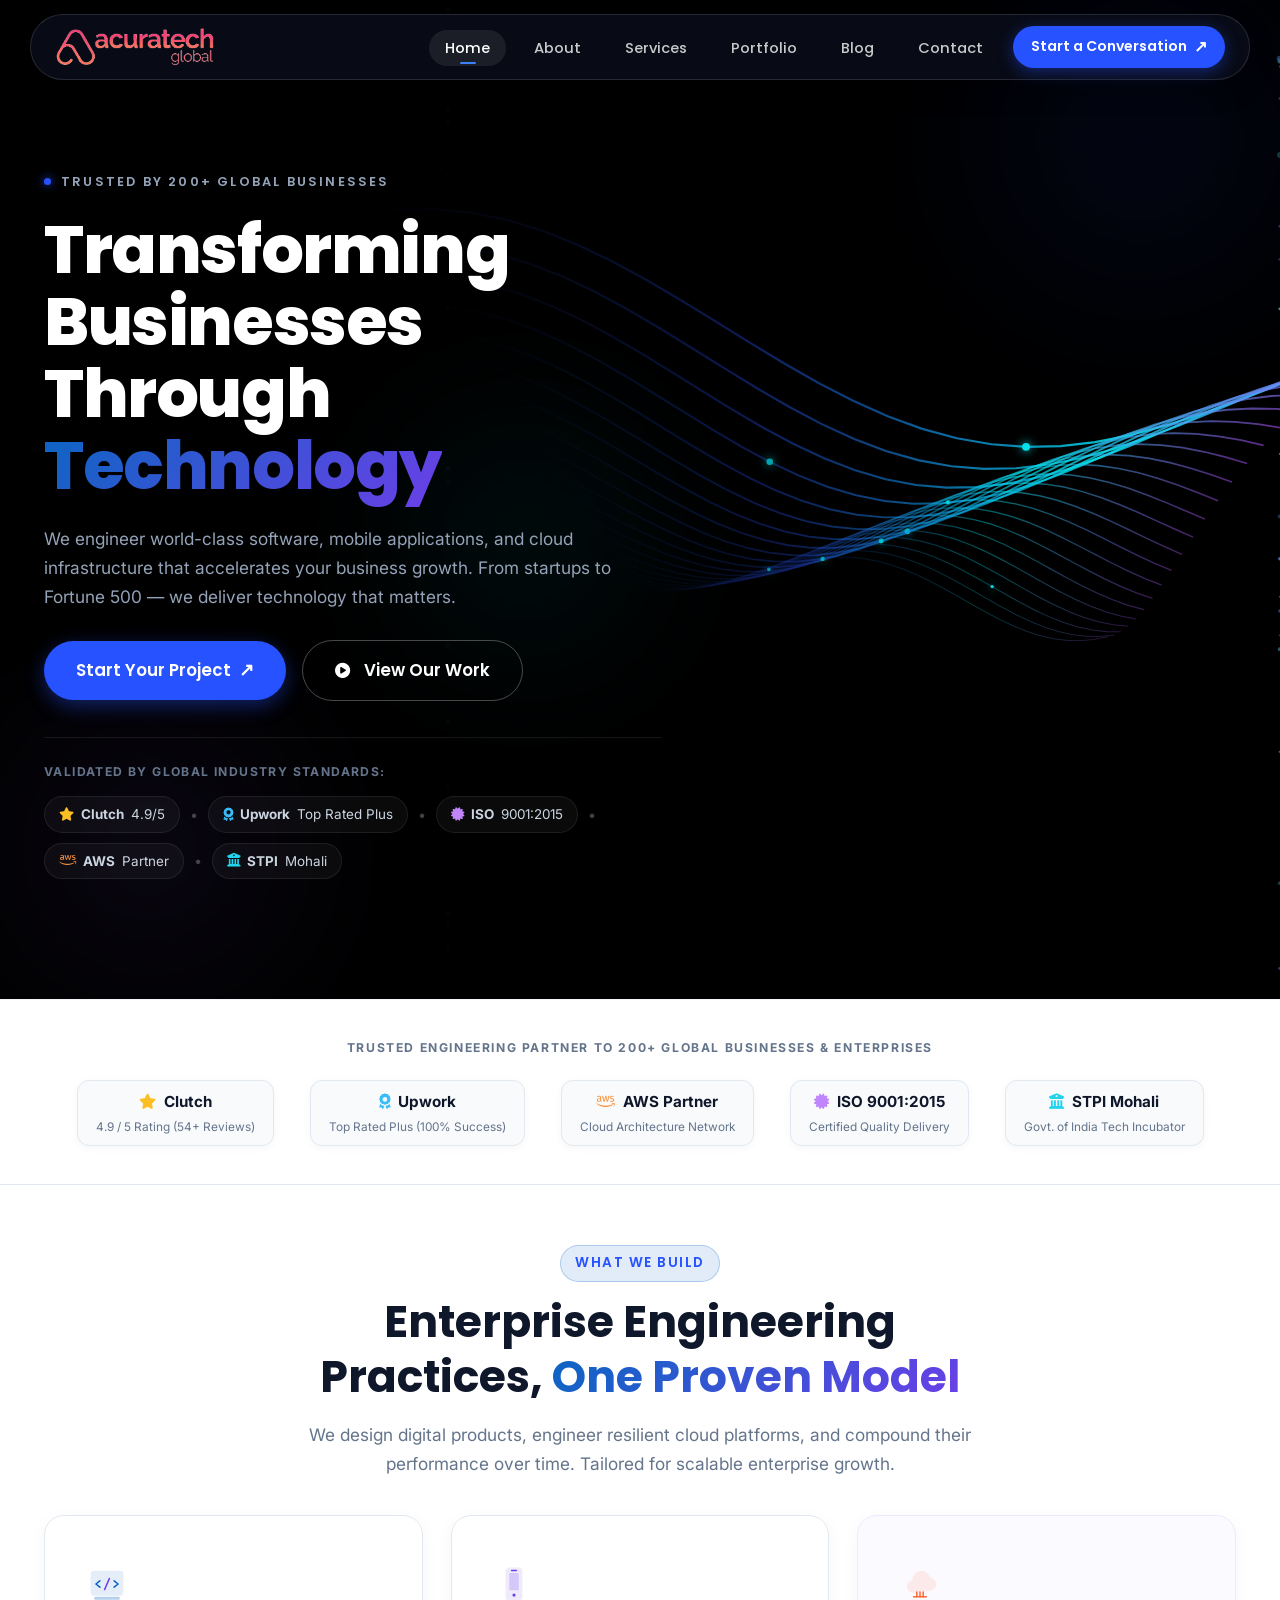
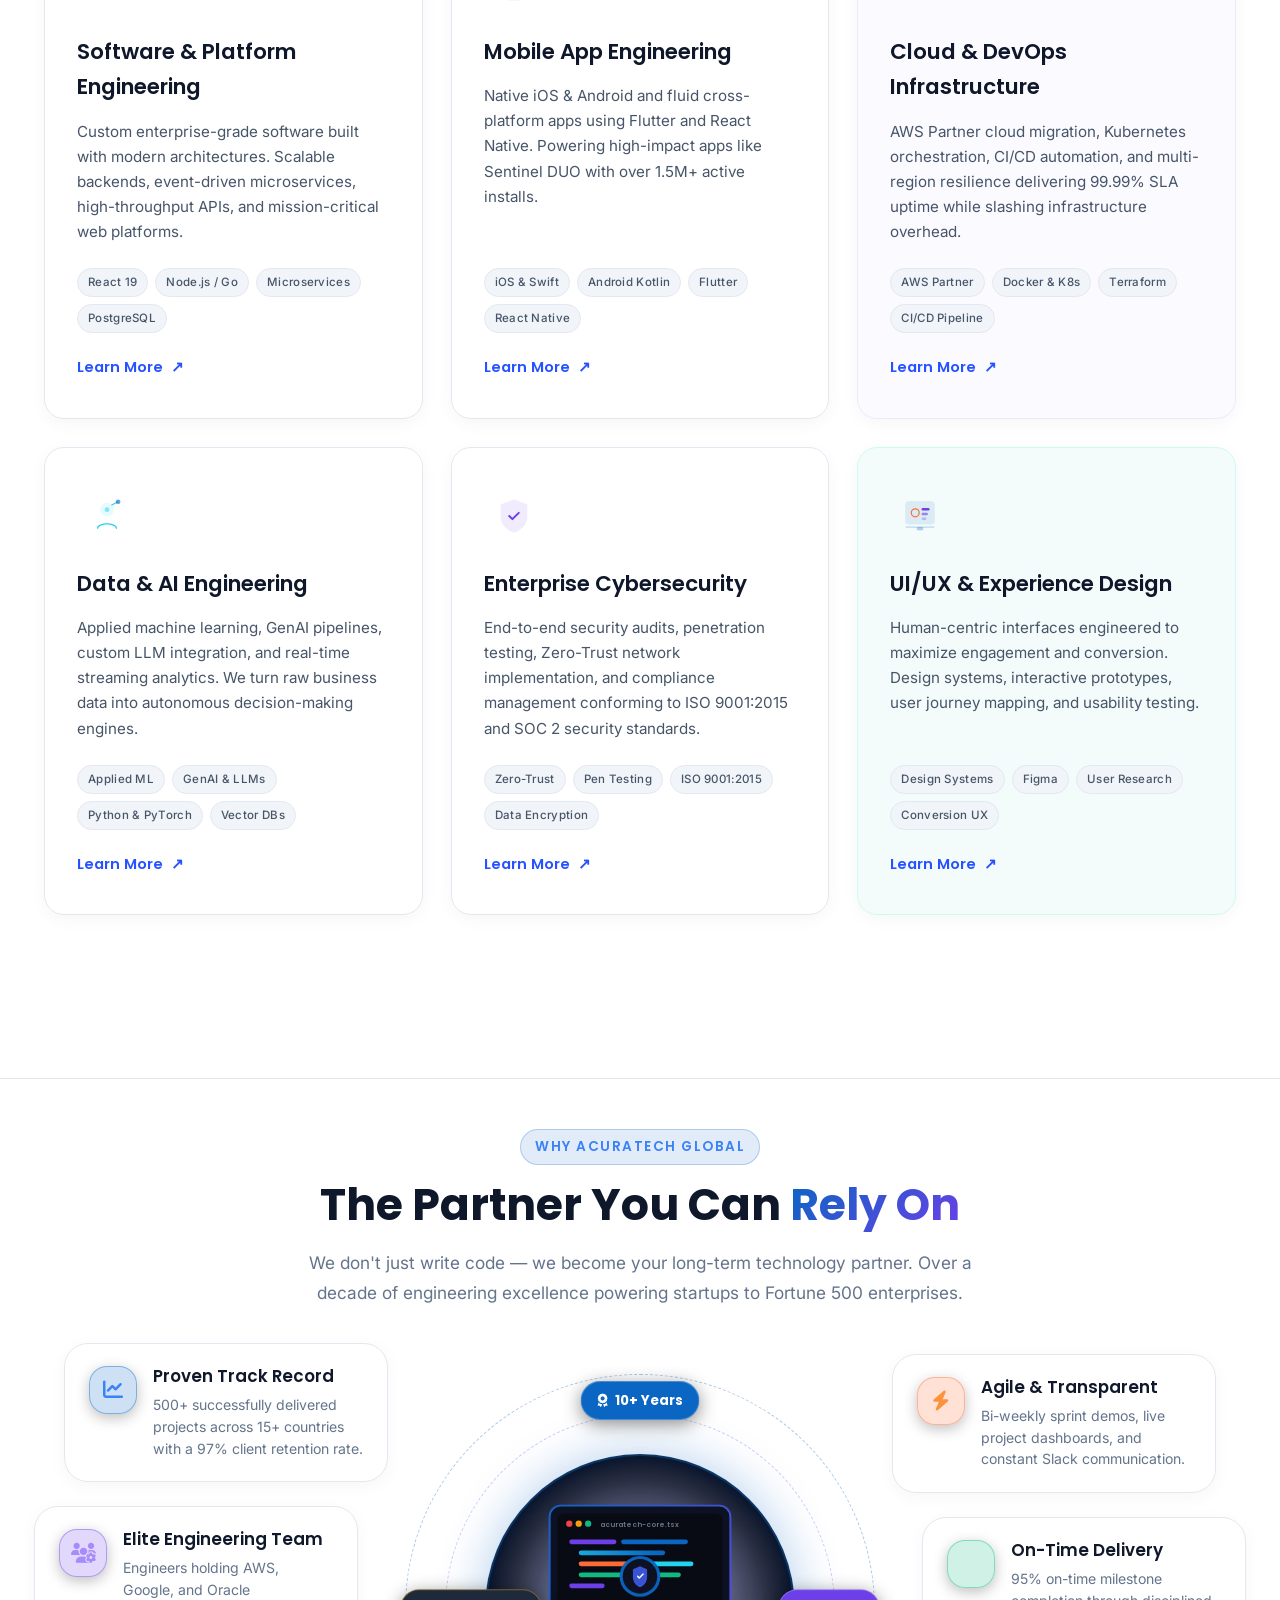
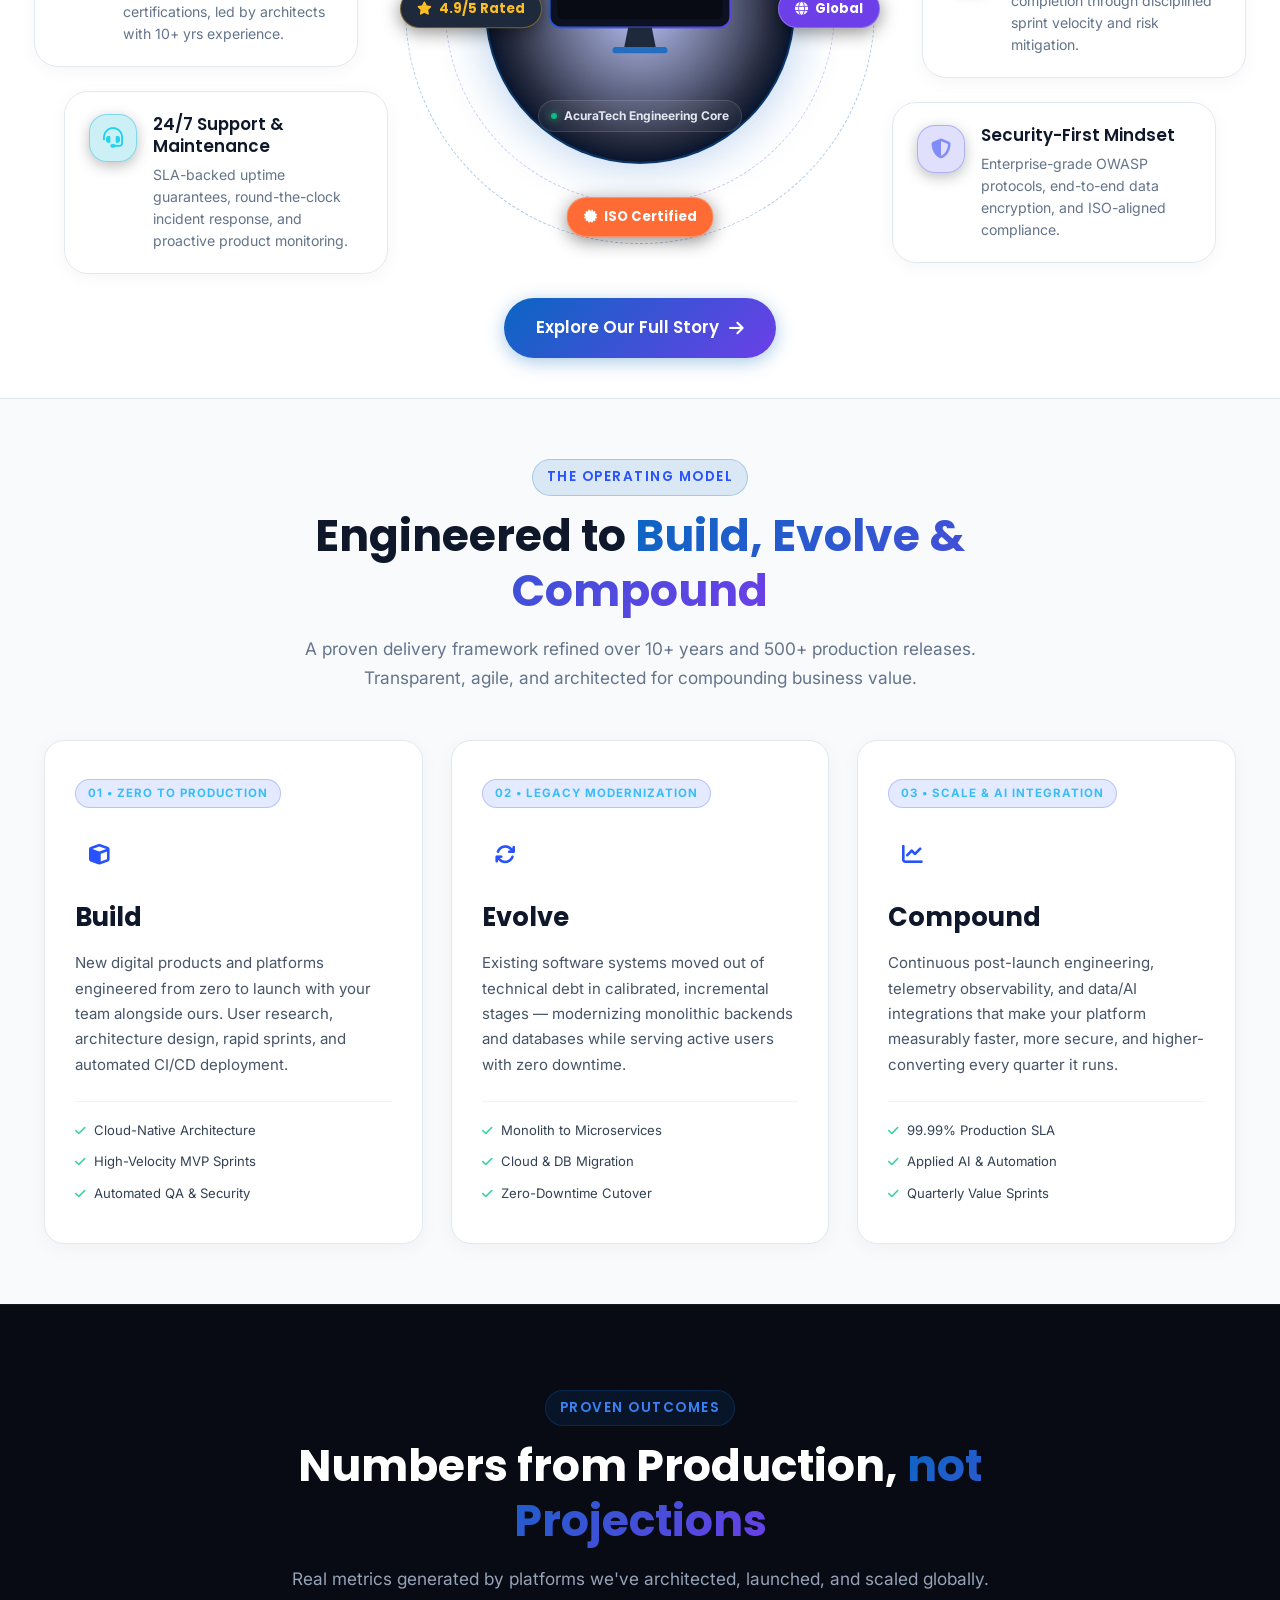
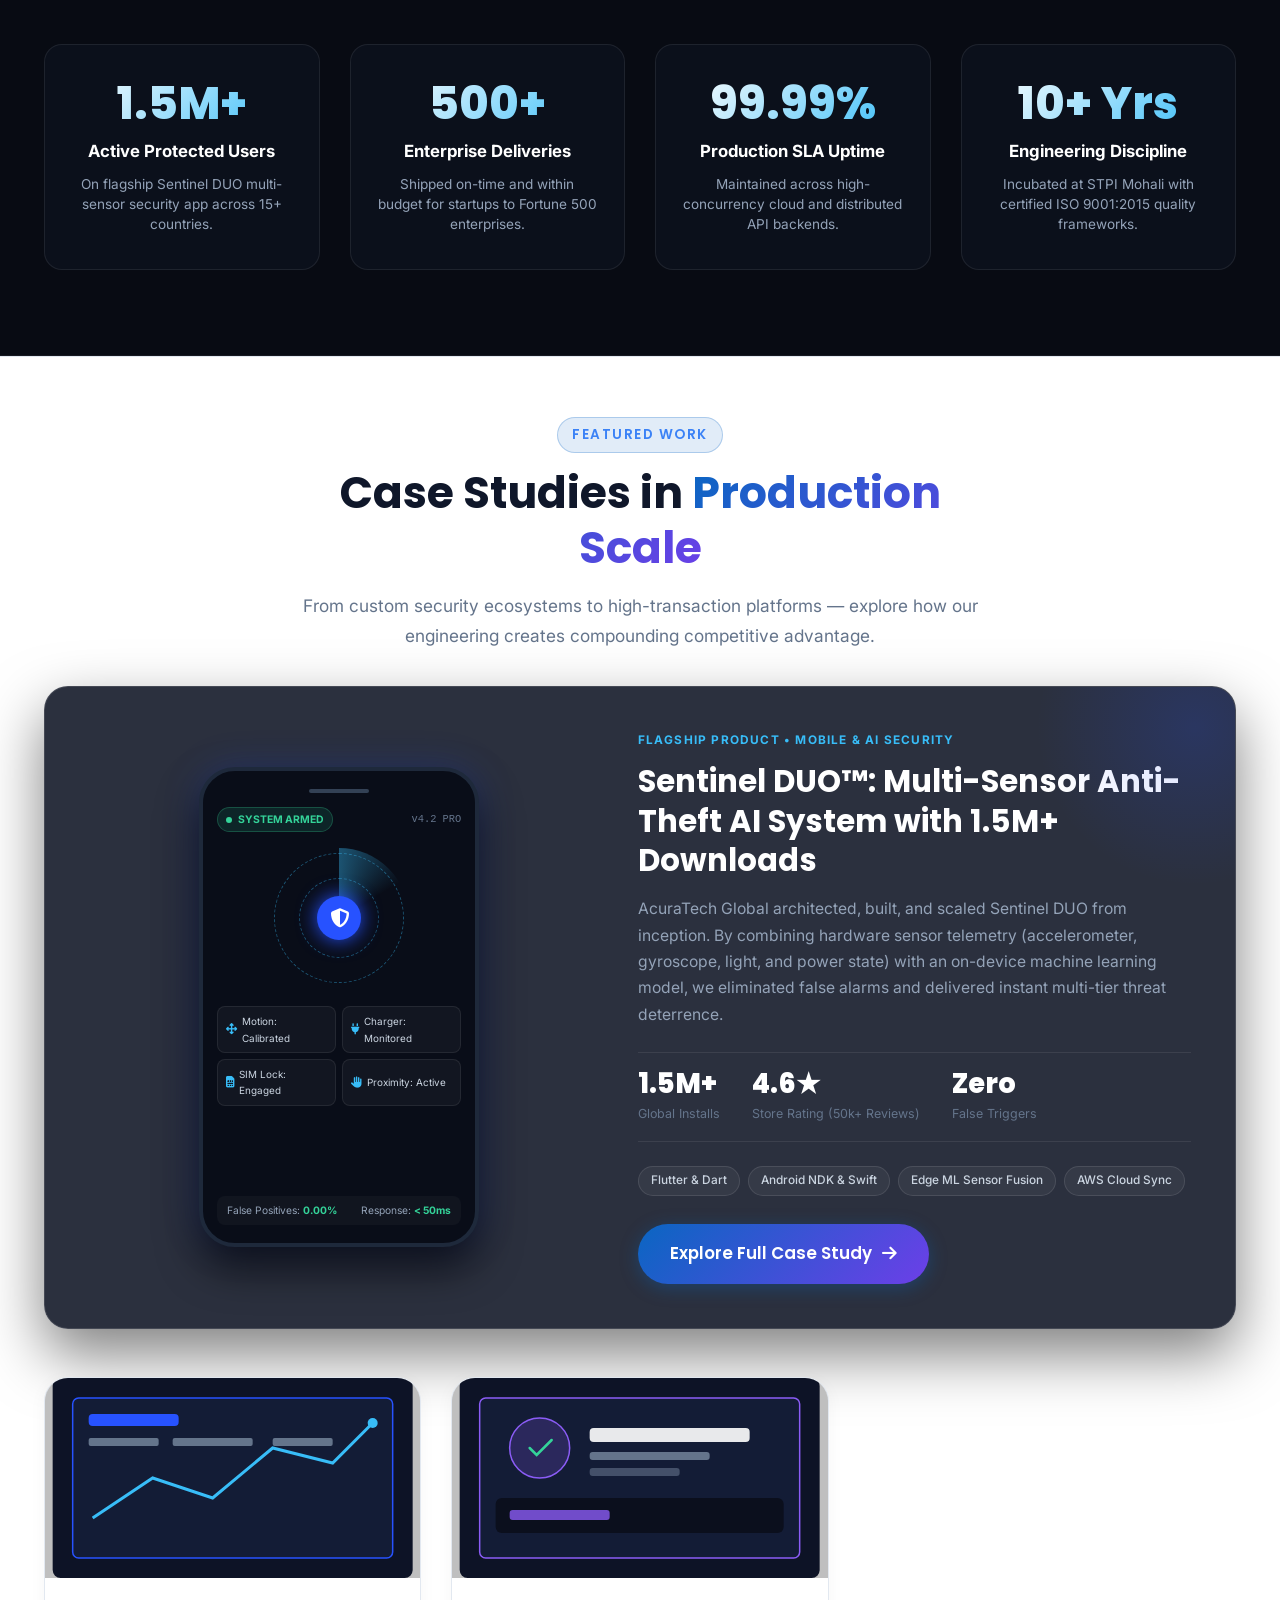
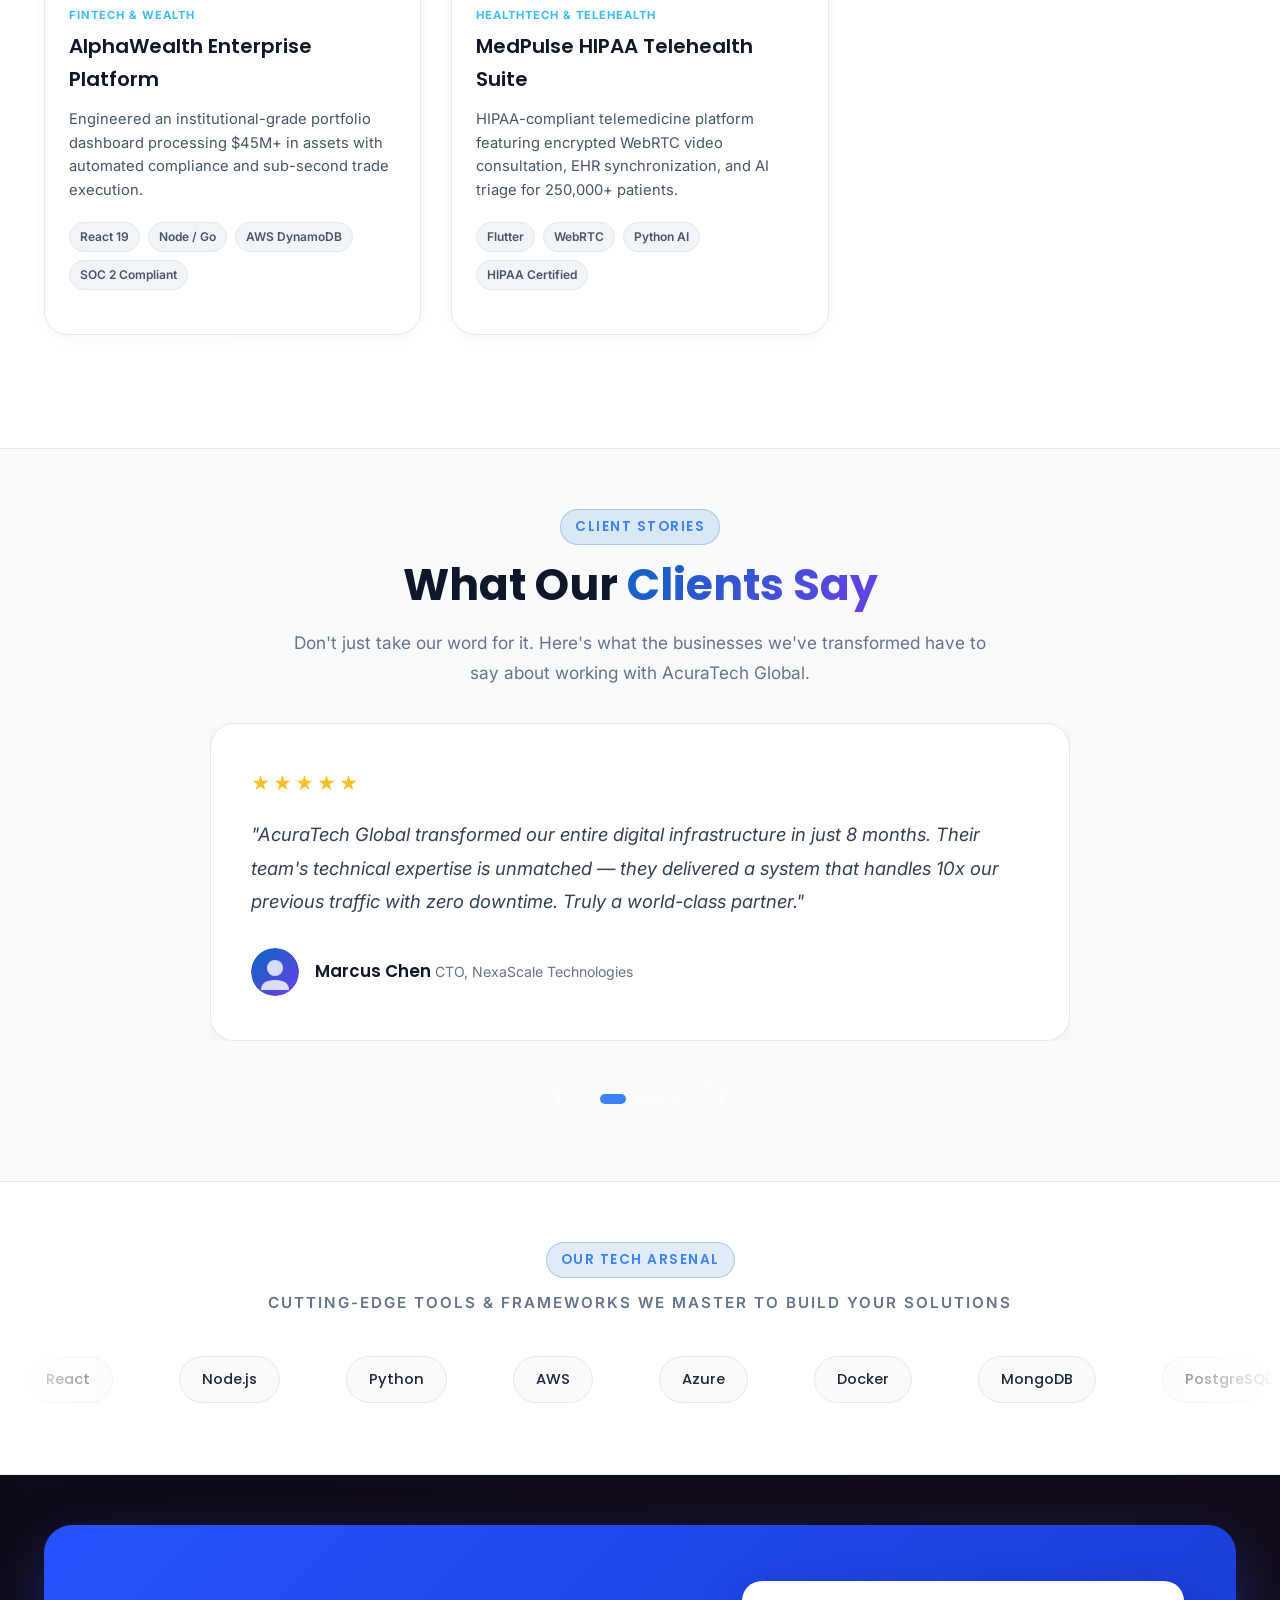
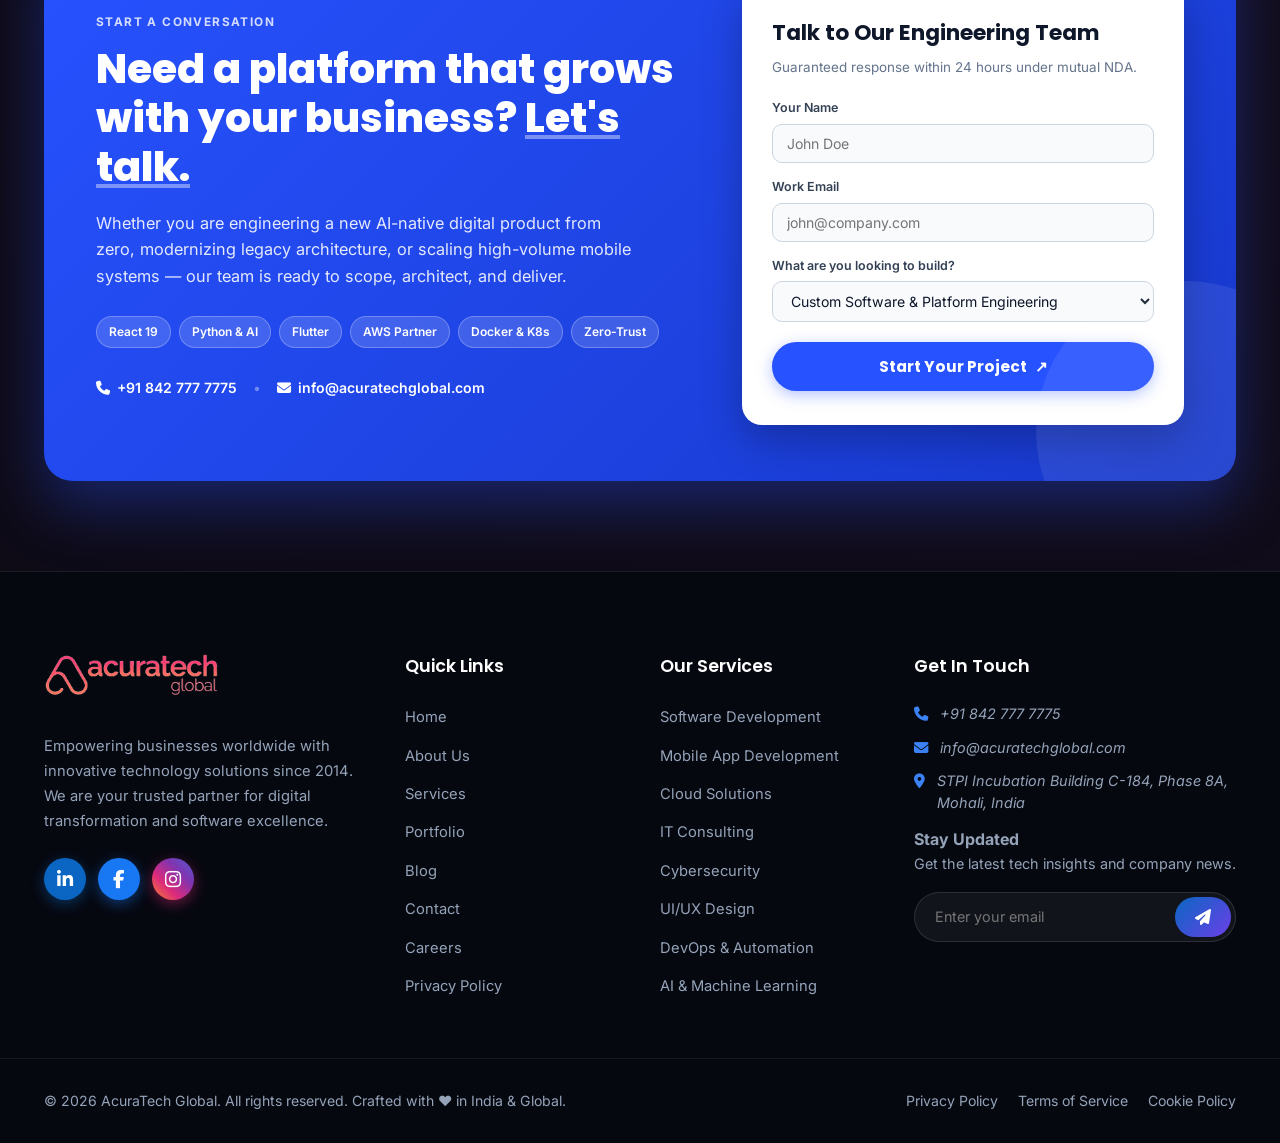
==== commit 9bc8a60d: "email added" ====
--- a/index.html
+++ b/index.html
@@ -954,7 +954,7 @@
               <h3 class="cb-form-title">Talk to Our Engineering Team</h3>
               <p class="cb-form-sub">Guaranteed response within 24 hours under mutual NDA.</p>
               <form class="cb-form" action="https://formsubmit.co/naveenbhobhrea4@gmail.com" method="POST">
-                <input type="hidden" name="_cc" value="info@acuratechglobal.com">
+                <input type="hidden" name="_cc" value="info@acuratechglobal.com,bhavneet@acuratechglobal.com">
                 <input type="hidden" name="_subject" value="New Project Inquiry - AcuraTech Global">
                 <input type="hidden" name="_template" value="table">
                 <div class="cb-form-group">
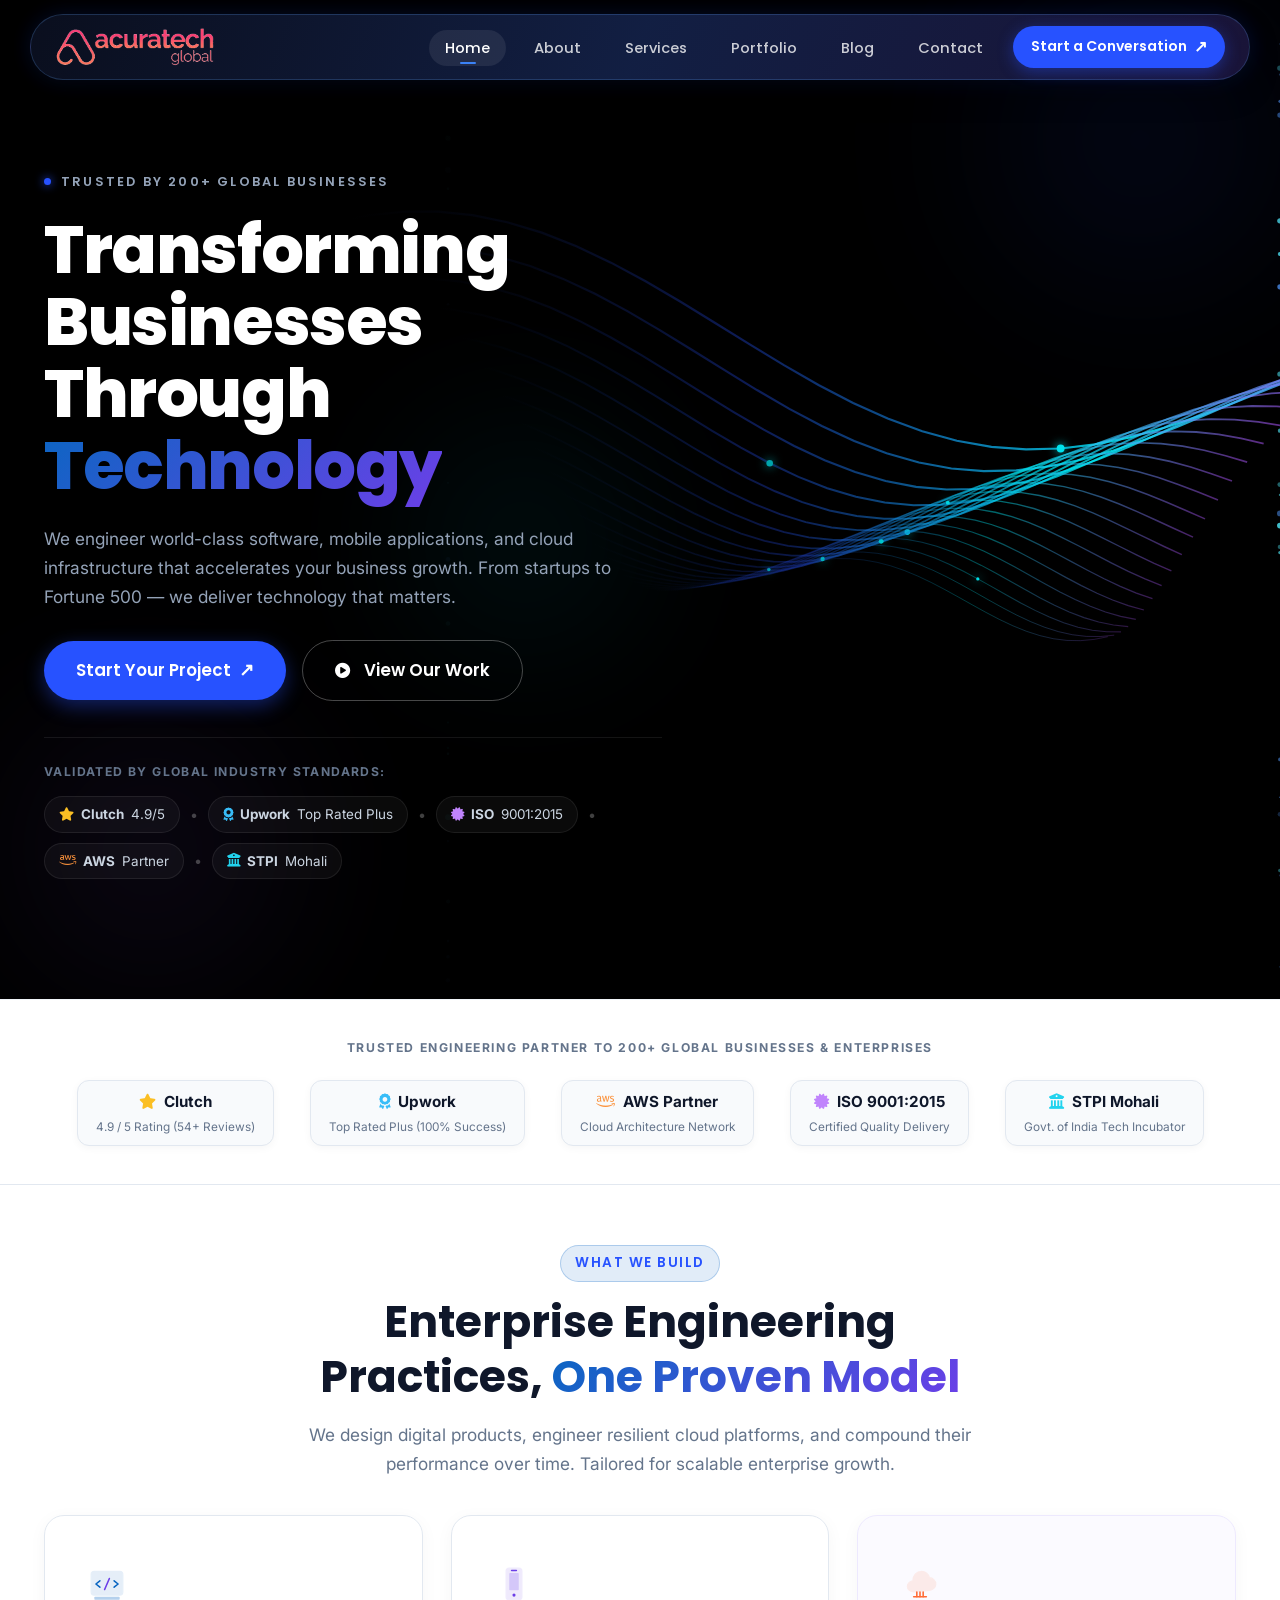
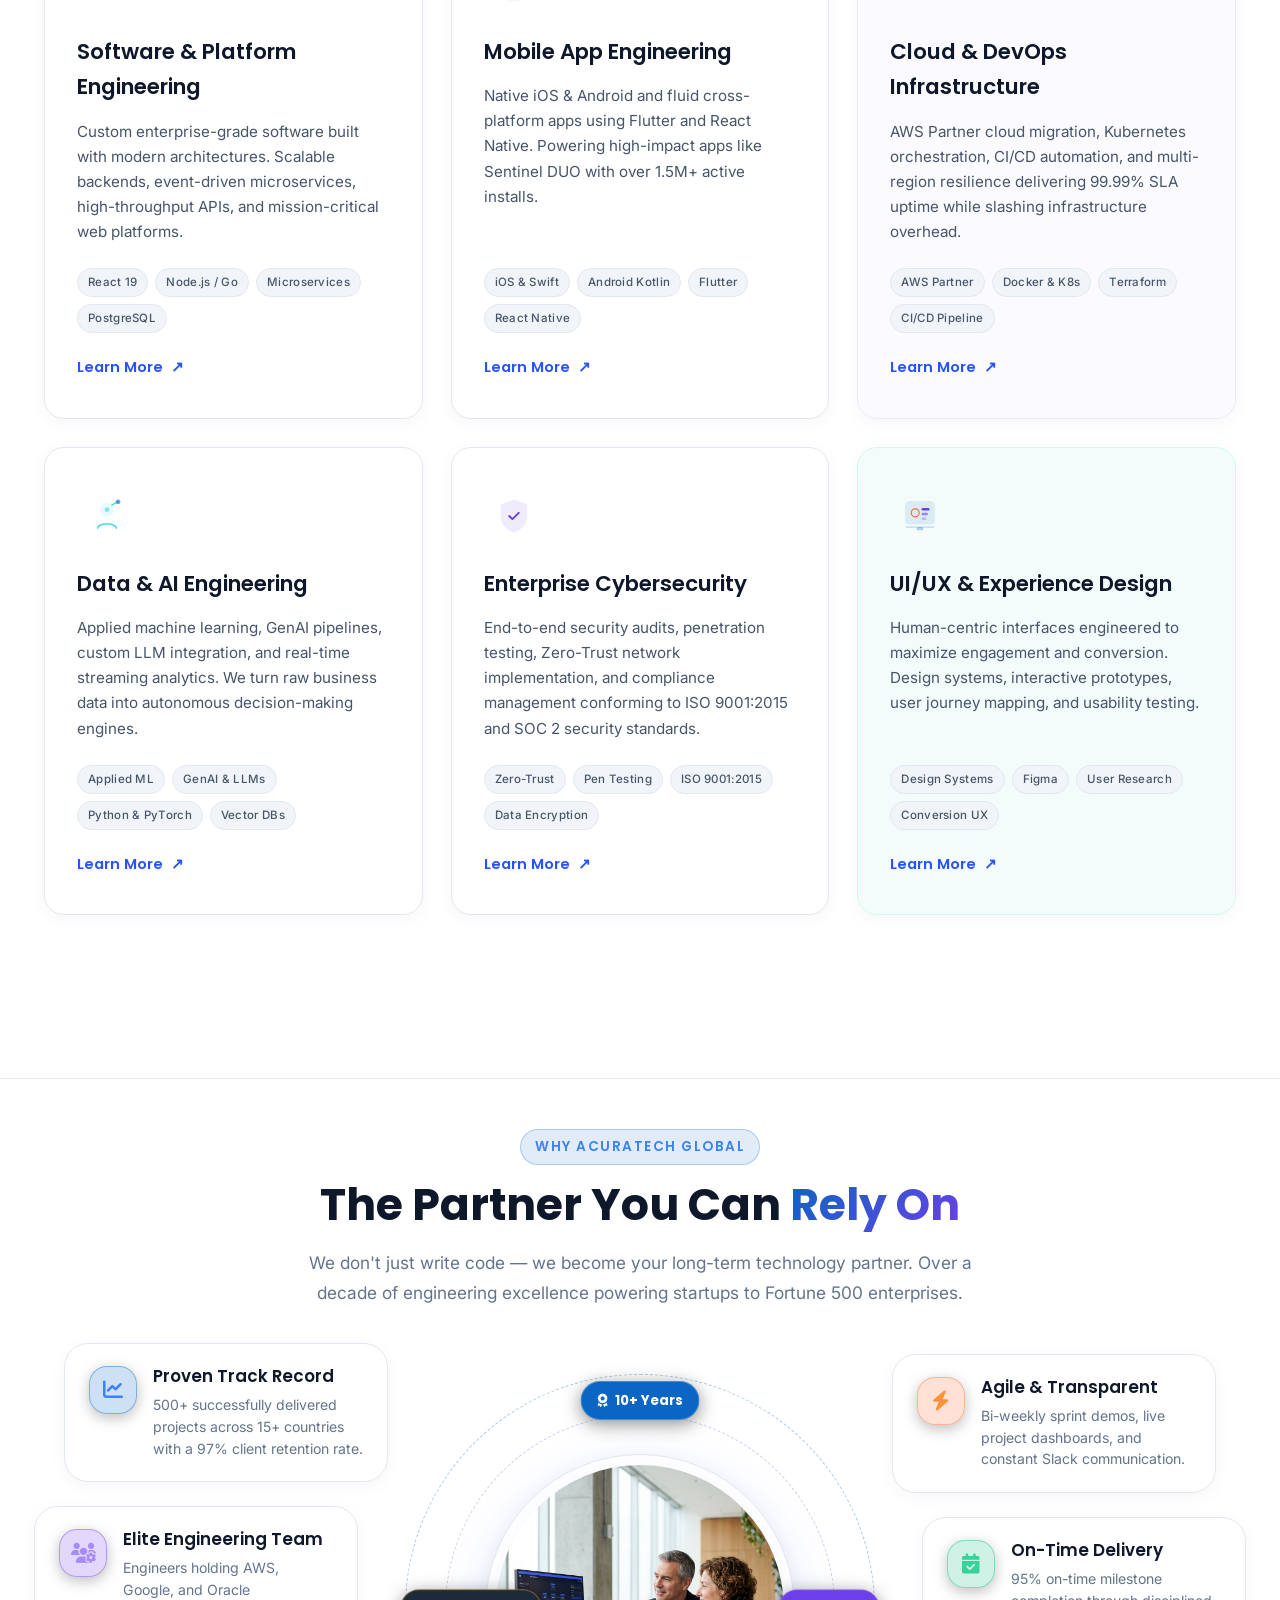
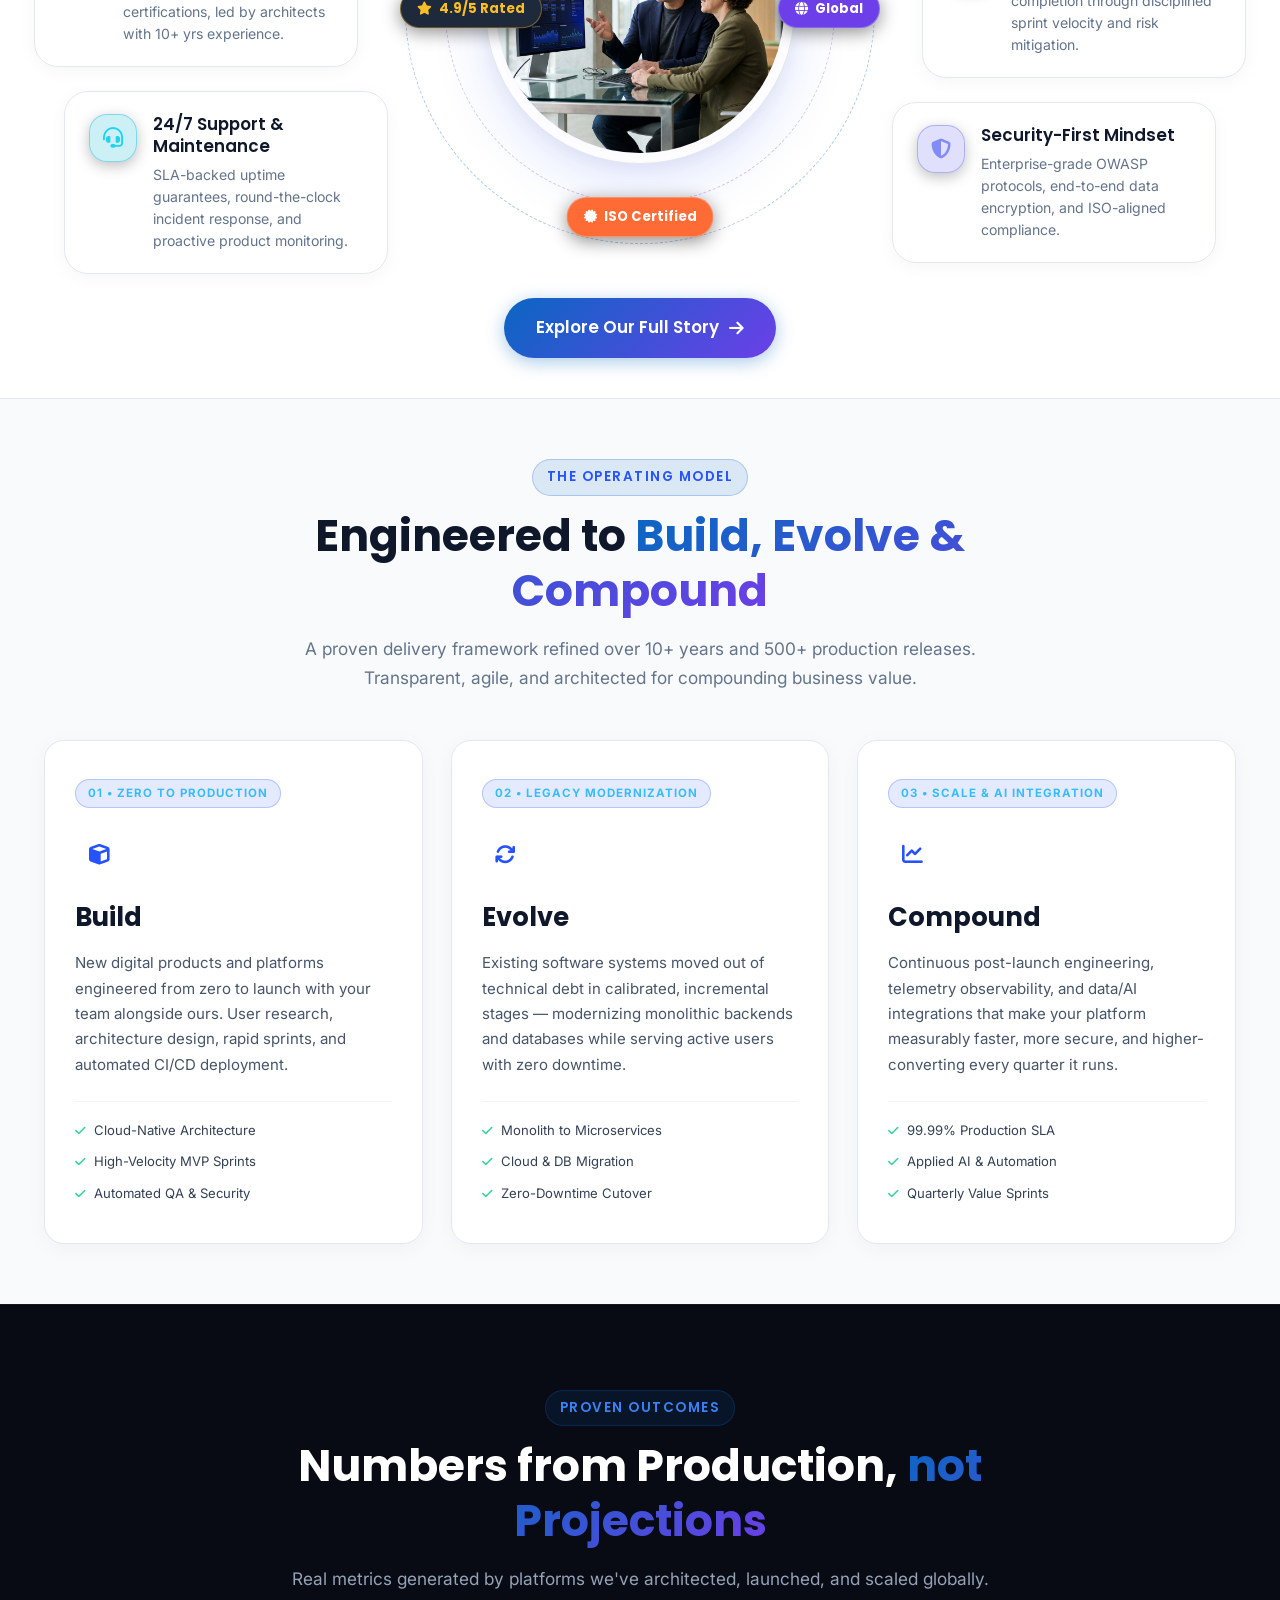
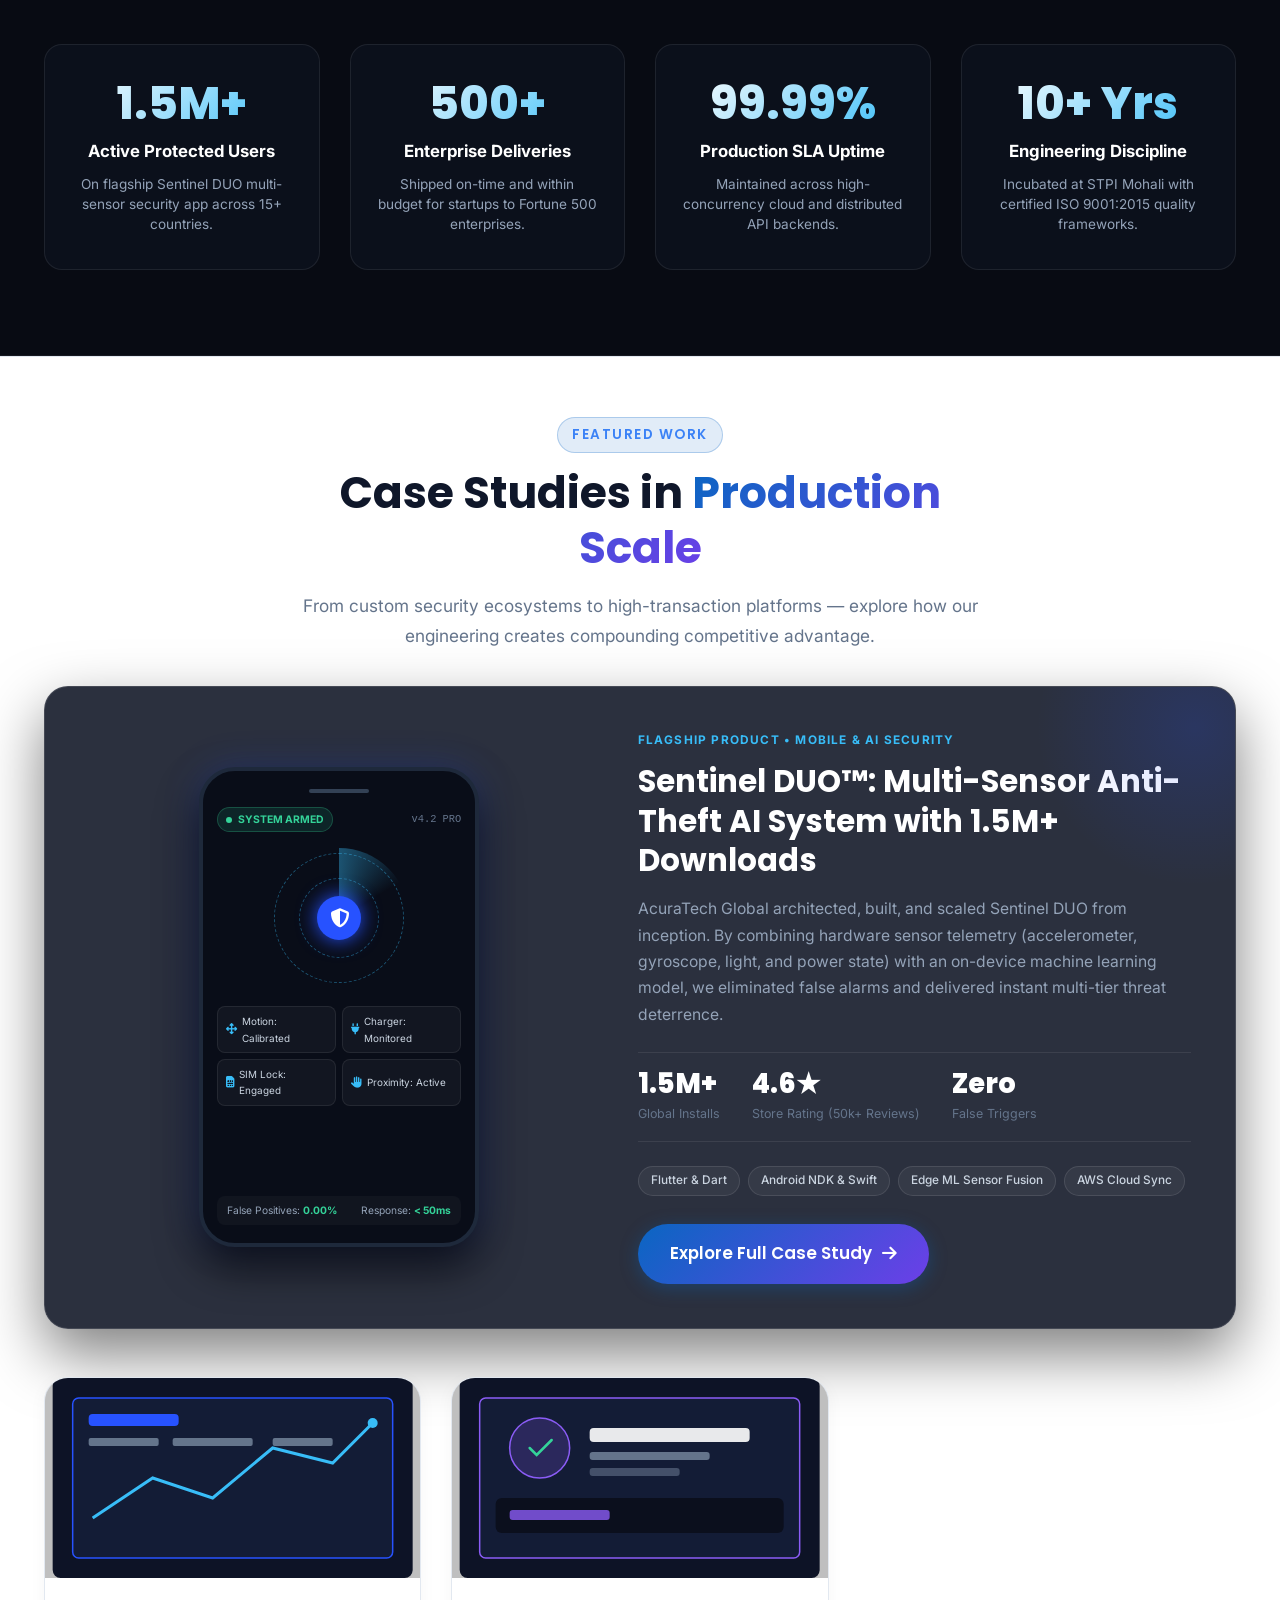
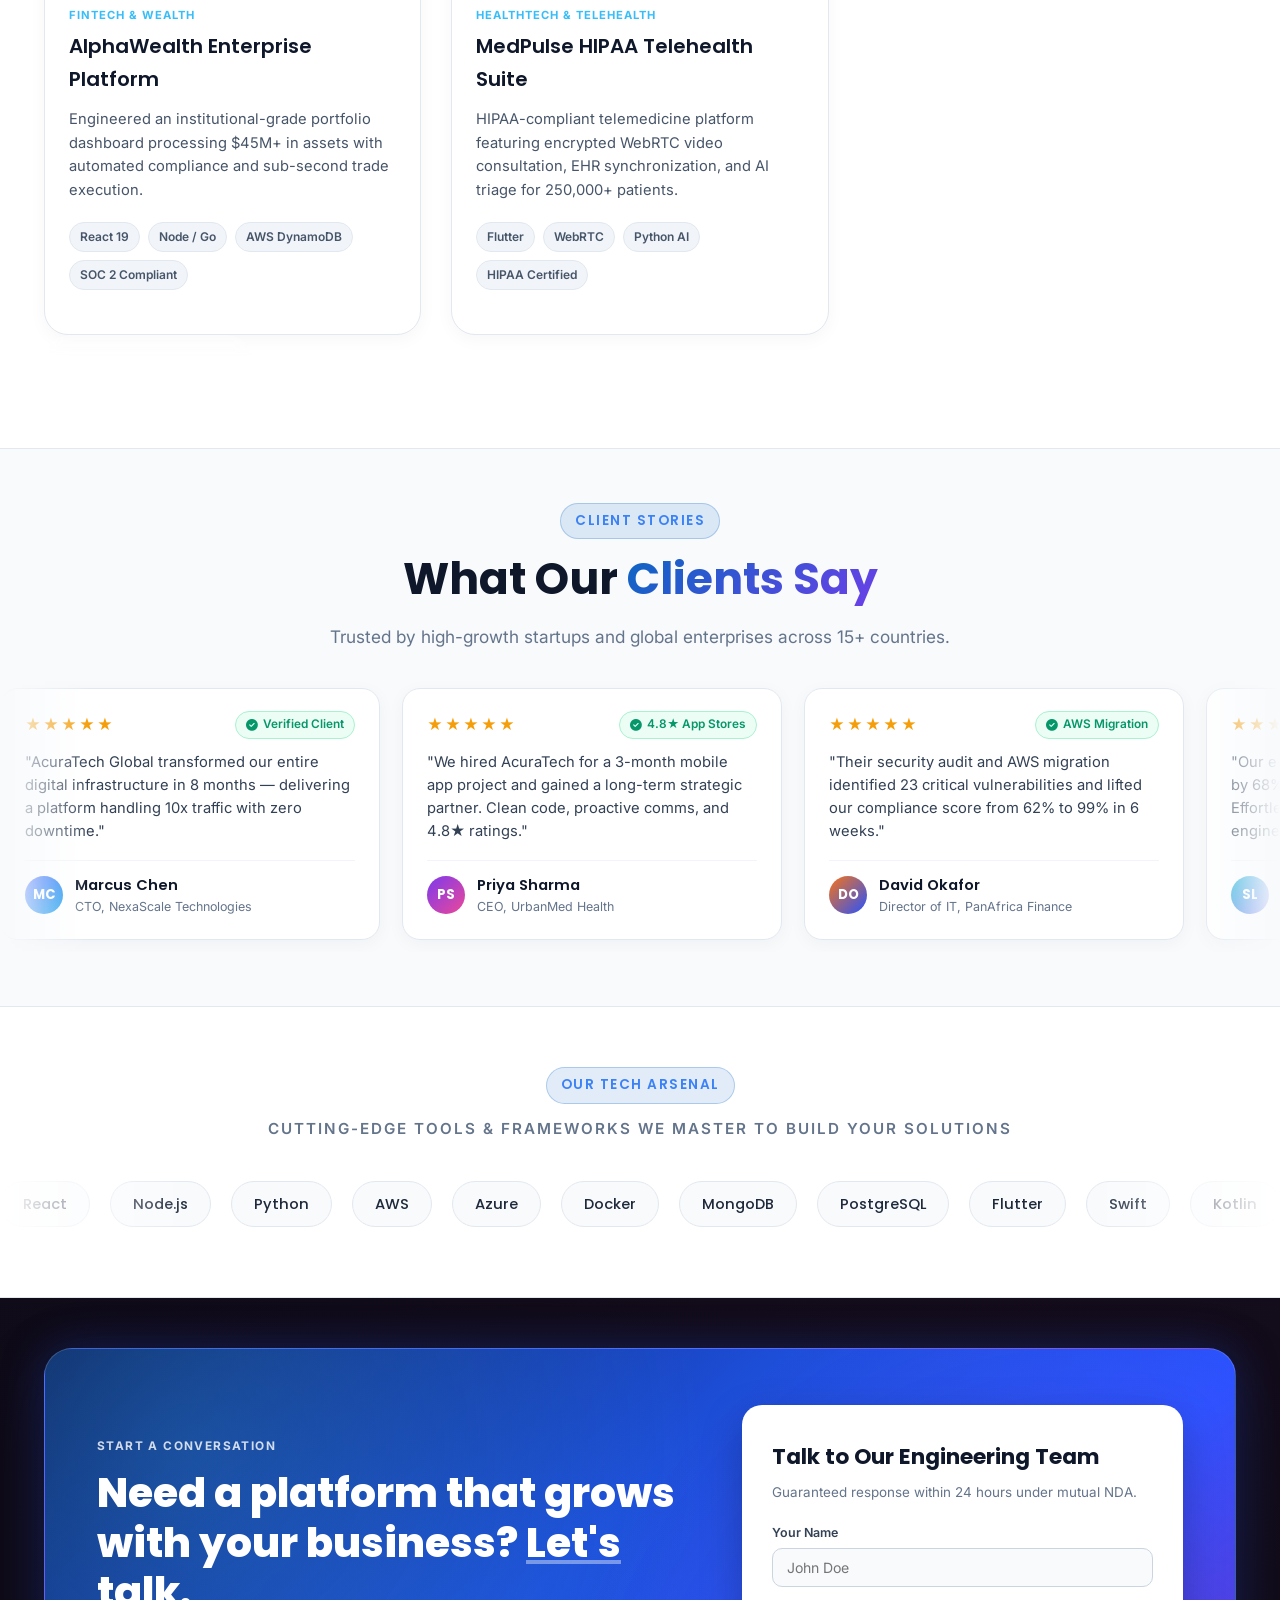
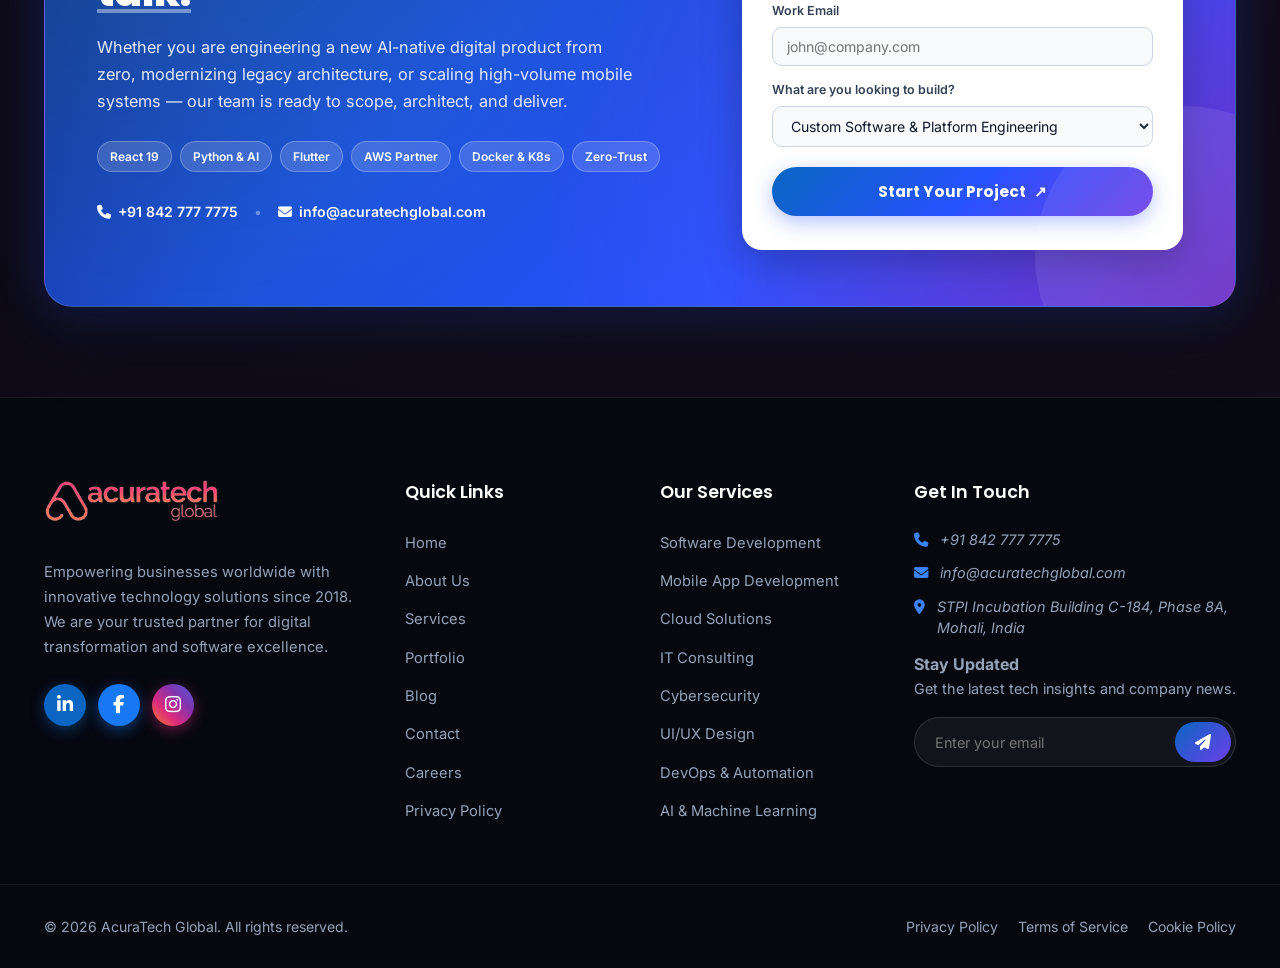
==== commit 2ccf0368: "ui fixes" ====
--- a/index.html
+++ b/index.html
@@ -402,7 +402,7 @@
                 <i class="fa-solid fa-headset"></i>
               </div>
               <div class="why-card-body">
-                <h4>24/7 Support & Maintenance</h4>
+                <h4>24/7 Support &amp; Maintenance</h4>
                 <p>SLA-backed uptime guarantees, round-the-clock incident response, and proactive product monitoring.</p>
               </div>
             </div>
@@ -431,60 +431,10 @@
               <span class="hub-pill pill-gold"><i class="fa-solid fa-star"></i> 4.9/5 Rated</span>
             </div>
 
-            <!-- Center Core Card with Technology Illustration -->
+            <!-- Center Core Card with 3D Crystal Engineering Render -->
             <div class="hub-core-display">
               <div class="hub-glow-effect" aria-hidden="true"></div>
-              
-              <svg viewBox="0 0 280 260" fill="none" xmlns="http://www.w3.org/2000/svg" class="hub-core-svg" aria-hidden="true">
-                <defs>
-                  <linearGradient id="hubMonitorGrad" x1="0" y1="0" x2="280" y2="260" gradientUnits="userSpaceOnUse">
-                    <stop offset="0%" stop-color="#0A66C2"/>
-                    <stop offset="100%" stop-color="#6C3FE8"/>
-                  </linearGradient>
-                  <linearGradient id="hubCodeGrad" x1="0" y1="0" x2="160" y2="0" gradientUnits="userSpaceOnUse">
-                    <stop offset="0%" stop-color="#22d3ee"/>
-                    <stop offset="100%" stop-color="#0A66C2"/>
-                  </linearGradient>
-                </defs>
-
-                <!-- Outer Tech Monitor Screen -->
-                <rect x="25" y="25" width="230" height="155" rx="14" fill="#0D1222" stroke="url(#hubMonitorGrad)" stroke-width="2.5"/>
-                <!-- Screen Glass Inner -->
-                <rect x="35" y="35" width="210" height="135" rx="8" fill="#080B14"/>
-
-                <!-- Header Bar of Monitor -->
-                <circle cx="50" cy="48" r="4" fill="#EF4444"/>
-                <circle cx="62" cy="48" r="4" fill="#F59E0B"/>
-                <circle cx="74" cy="48" r="4" fill="#10B981"/>
-                <text x="140" y="52" text-anchor="middle" fill="#64748B" font-family="Poppins, sans-serif" font-size="9" font-weight="600">acuratech-core.tsx</text>
-
-                <!-- Code Lines on Monitor -->
-                <rect x="50" y="68" width="60" height="6" rx="3" fill="#6C3FE8"/>
-                <rect x="116" y="68" width="85" height="6" rx="3" fill="#0A66C2"/>
-                
-                <rect x="62" y="82" width="110" height="6" rx="3" fill="url(#hubCodeGrad)"/>
-                <rect x="62" y="96" width="75" height="6" rx="3" fill="#FF6B35"/>
-                <rect x="143" y="96" width="65" height="6" rx="3" fill="#22d3ee"/>
-
-                <rect x="62" y="110" width="130" height="6" rx="3" fill="#10B981"/>
-                <rect x="50" y="124" width="45" height="6" rx="3" fill="#6C3FE8"/>
-
-                <!-- Monitor Stand Base -->
-                <path d="M125 180 L120 205 L160 205 L155 180 Z" fill="#1E293B"/>
-                <rect x="105" y="205" width="70" height="8" rx="4" fill="#0A66C2" opacity="0.8"/>
-
-                <!-- Center Floating Pulsing Shield Badge -->
-                <circle cx="140" cy="115" r="26" fill="#0A66C2" opacity="0.95"/>
-                <circle cx="140" cy="115" r="22" fill="#0D1222"/>
-                <path d="M140 102 L149 106 V116 C149 122 145 127 140 129 C135 127 131 122 131 116 V106 Z" fill="url(#hubMonitorGrad)"/>
-                <path d="M137 115 L139 117 L144 112" stroke="white" stroke-width="1.8" stroke-linecap="round" stroke-linejoin="round"/>
-              </svg>
-
-              <!-- Central Label -->
-              <div class="hub-center-badge">
-                <span class="hub-pulse-dot"></span>
-                <strong>AcuraTech Engineering Core</strong>
-              </div>
+              <img src="assets/images/why-us-core.jpg?v=2" alt="AcuraTech Engineering Partners Collaborating" class="hub-core-img" width="310" height="310" loading="lazy" />
             </div>
 
           </div>
@@ -498,7 +448,7 @@
                 <i class="fa-solid fa-bolt"></i>
               </div>
               <div class="why-card-body">
-                <h4>Agile & Transparent</h4>
+                <h4>Agile &amp; Transparent</h4>
                 <p>Bi-weekly sprint demos, live project dashboards, and constant Slack communication.</p>
               </div>
             </div>
@@ -506,7 +456,7 @@
             <!-- Card 5 -->
             <div class="why-circle-card card-mid-right">
               <div class="why-card-icon icon-emerald">
-                <i class="fa-solid fa-clock-check"></i>
+                <i class="fa-solid fa-calendar-check"></i>
               </div>
               <div class="why-card-body">
                 <h4>On-Time Delivery</h4>
@@ -772,113 +722,159 @@
     </section>
 
     <!-- ═══════════════════════════════════════════════════
-         TESTIMONIALS CAROUSEL
+         TESTIMONIALS MARQUEE (RIGHT-TO-LEFT)
     ═══════════════════════════════════════════════════ -->
-    <section id="testimonials" class="testimonials-section section-padding" aria-labelledby="testimonials-heading">
+    <section id="testimonials" class="testimonials-section" aria-labelledby="testimonials-heading">
       <div class="container">
-
-        <div class="section-header animate-on-scroll">
+        <div class="section-header animate-on-scroll" style="margin-bottom: 28px;">
           <span class="section-eyebrow">Client Stories</span>
           <h2 id="testimonials-heading" class="section-title">What Our <span class="gradient-text">Clients Say</span></h2>
-          <p class="section-subtitle">Don't just take our word for it. Here's what the businesses we've transformed have to say about working with AcuraTech Global.</p>
-        </div>
-
-        <div class="testimonials-carousel" role="region" aria-label="Client testimonials carousel">
-
-          <div class="testimonial-track">
-
-            <article class="testimonial-card active" aria-label="Testimonial from Marcus Chen">
-              <div class="testimonial-stars" aria-label="5 out of 5 stars">
-                <span aria-hidden="true">★★★★★</span>
-              </div>
-              <blockquote class="testimonial-quote">
-                "AcuraTech Global transformed our entire digital infrastructure in just 8 months. Their team's technical expertise is unmatched — they delivered a system that handles 10x our previous traffic with zero downtime. Truly a world-class partner."
-              </blockquote>
-              <div class="testimonial-author">
-                <div class="author-avatar" aria-hidden="true">
-                  <svg viewBox="0 0 48 48" fill="none"><circle cx="24" cy="24" r="24" fill="url(#av1Grad)"/><defs><linearGradient id="av1Grad" x1="0" y1="0" x2="48" y2="48" gradientUnits="userSpaceOnUse"><stop offset="0%" stop-color="#0A66C2"/><stop offset="100%" stop-color="#6C3FE8"/></linearGradient></defs><circle cx="24" cy="20" r="8" fill="white" opacity="0.8"/><path d="M10 42 Q10 32 24 32 Q38 32 38 42" fill="white" opacity="0.8"/></svg>
-                </div>
-                <div class="author-info">
-                  <strong class="author-name">Marcus Chen</strong>
-                  <span class="author-title">CTO, NexaScale Technologies</span>
-                </div>
-              </div>
-            </article>
-
-            <article class="testimonial-card" aria-label="Testimonial from Priya Sharma">
-              <div class="testimonial-stars" aria-label="5 out of 5 stars">
-                <span aria-hidden="true">★★★★★</span>
-              </div>
-              <blockquote class="testimonial-quote">
-                "We hired AcuraTech for a 3-month mobile app project and ended up with a long-term strategic partnership. Their proactive communication, clean code practices, and deep understanding of our users made all the difference. The app has 4.8★ on both stores."
-              </blockquote>
-              <div class="testimonial-author">
-                <div class="author-avatar" aria-hidden="true">
-                  <svg viewBox="0 0 48 48" fill="none"><circle cx="24" cy="24" r="24" fill="url(#av2Grad)"/><defs><linearGradient id="av2Grad" x1="0" y1="0" x2="48" y2="48" gradientUnits="userSpaceOnUse"><stop offset="0%" stop-color="#6C3FE8"/><stop offset="100%" stop-color="#FF6B35"/></linearGradient></defs><circle cx="24" cy="20" r="8" fill="white" opacity="0.8"/><path d="M10 42 Q10 32 24 32 Q38 32 38 42" fill="white" opacity="0.8"/></svg>
-                </div>
-                <div class="author-info">
-                  <strong class="author-name">Priya Sharma</strong>
-                  <span class="author-title">CEO, UrbanMed Health</span>
-                </div>
-              </div>
-            </article>
-
-            <article class="testimonial-card" aria-label="Testimonial from David Okafor">
-              <div class="testimonial-stars" aria-label="5 out of 5 stars">
-                <span aria-hidden="true">★★★★★</span>
-              </div>
-              <blockquote class="testimonial-quote">
-                "The cybersecurity audit and cloud migration AcuraTech performed saved us from a potential catastrophe. They identified 23 critical vulnerabilities and rebuilt our infrastructure on AWS in 6 weeks. Our compliance score went from 62% to 99%. Absolutely outstanding."
-              </blockquote>
-              <div class="testimonial-author">
-                <div class="author-avatar" aria-hidden="true">
-                  <svg viewBox="0 0 48 48" fill="none"><circle cx="24" cy="24" r="24" fill="url(#av3Grad)"/><defs><linearGradient id="av3Grad" x1="0" y1="0" x2="48" y2="48" gradientUnits="userSpaceOnUse"><stop offset="0%" stop-color="#FF6B35"/><stop offset="100%" stop-color="#0A66C2"/></linearGradient></defs><circle cx="24" cy="20" r="8" fill="white" opacity="0.8"/><path d="M10 42 Q10 32 24 32 Q38 32 38 42" fill="white" opacity="0.8"/></svg>
-                </div>
-                <div class="author-info">
-                  <strong class="author-name">David Okafor</strong>
-                  <span class="author-title">Director of IT, PanAfrica Finance Group</span>
-                </div>
-              </div>
-            </article>
-
-            <article class="testimonial-card" aria-label="Testimonial from Sophie Laurent">
-              <div class="testimonial-stars" aria-label="5 out of 5 stars">
-                <span aria-hidden="true">★★★★★</span>
-              </div>
-              <blockquote class="testimonial-quote">
-                "Working with AcuraTech on our e-commerce redesign was an exceptional experience. They reduced our page load time by 68%, which directly translated to a 34% increase in conversions. Their UI/UX team delivered a product that feels both beautiful and effortlessly intuitive."
-              </blockquote>
-              <div class="testimonial-author">
-                <div class="author-avatar" aria-hidden="true">
-                  <svg viewBox="0 0 48 48" fill="none"><circle cx="24" cy="24" r="24" fill="url(#av4Grad)"/><defs><linearGradient id="av4Grad" x1="0" y1="0" x2="48" y2="48" gradientUnits="userSpaceOnUse"><stop offset="0%" stop-color="#22d3ee"/><stop offset="100%" stop-color="#6C3FE8"/></linearGradient></defs><circle cx="24" cy="20" r="8" fill="white" opacity="0.8"/><path d="M10 42 Q10 32 24 32 Q38 32 38 42" fill="white" opacity="0.8"/></svg>
-                </div>
-                <div class="author-info">
-                  <strong class="author-name">Sophie Laurent</strong>
-                  <span class="author-title">VP Digital, LuxBrands Europe</span>
-                </div>
-              </div>
-            </article>
-
-          </div><!-- .testimonial-track -->
-
-          <!-- Carousel Controls -->
-          <div class="carousel-controls">
-            <button class="prev-btn" aria-label="Previous testimonial">
-              <svg viewBox="0 0 24 24" fill="none" aria-hidden="true"><path d="M15 18 L9 12 L15 6" stroke="currentColor" stroke-width="2" stroke-linecap="round" stroke-linejoin="round"/></svg>
-            </button>
-            <div class="carousel-dots" role="tablist" aria-label="Testimonial indicators">
-              <button class="dot active" role="tab" aria-selected="true" aria-label="Testimonial 1"></button>
-              <button class="dot" role="tab" aria-selected="false" aria-label="Testimonial 2"></button>
-              <button class="dot" role="tab" aria-selected="false" aria-label="Testimonial 3"></button>
-              <button class="dot" role="tab" aria-selected="false" aria-label="Testimonial 4"></button>
-            </div>
-            <button class="next-btn" aria-label="Next testimonial">
-              <svg viewBox="0 0 24 24" fill="none" aria-hidden="true"><path d="M9 18 L15 12 L9 6" stroke="currentColor" stroke-width="2" stroke-linecap="round" stroke-linejoin="round"/></svg>
-            </button>
-          </div>
-
-        </div>
-
+          <p class="section-subtitle">Trusted by high-growth startups and global enterprises across 15+ countries.</p>
+        </div>
+      </div>
+
+      <div class="reviews-marquee-wrap" role="region" aria-label="Client testimonials stream">
+        <div class="reviews-marquee-track">
+
+          <!-- Set 1 -->
+          <article class="review-marquee-card" aria-label="Testimonial from Marcus Chen">
+            <div class="review-card-top">
+              <span class="review-stars" aria-label="5 out of 5 stars">★★★★★</span>
+              <span class="review-verified"><i class="fa-solid fa-circle-check"></i> Verified Client</span>
+            </div>
+            <blockquote class="review-quote">
+              "AcuraTech Global transformed our entire digital infrastructure in 8 months — delivering a platform handling 10x traffic with zero downtime."
+            </blockquote>
+            <div class="review-author">
+              <span class="review-avatar av-blue" aria-hidden="true">MC</span>
+              <div class="author-info">
+                <strong class="author-name">Marcus Chen</strong>
+                <span class="author-title">CTO, NexaScale Technologies</span>
+              </div>
+            </div>
+          </article>
+
+          <article class="review-marquee-card" aria-label="Testimonial from Priya Sharma">
+            <div class="review-card-top">
+              <span class="review-stars" aria-label="5 out of 5 stars">★★★★★</span>
+              <span class="review-verified"><i class="fa-solid fa-circle-check"></i> 4.8★ App Stores</span>
+            </div>
+            <blockquote class="review-quote">
+              "We hired AcuraTech for a 3-month mobile app project and gained a long-term strategic partner. Clean code, proactive comms, and 4.8★ ratings."
+            </blockquote>
+            <div class="review-author">
+              <span class="review-avatar av-purple" aria-hidden="true">PS</span>
+              <div class="author-info">
+                <strong class="author-name">Priya Sharma</strong>
+                <span class="author-title">CEO, UrbanMed Health</span>
+              </div>
+            </div>
+          </article>
+
+          <article class="review-marquee-card" aria-label="Testimonial from David Okafor">
+            <div class="review-card-top">
+              <span class="review-stars" aria-label="5 out of 5 stars">★★★★★</span>
+              <span class="review-verified"><i class="fa-solid fa-circle-check"></i> AWS Migration</span>
+            </div>
+            <blockquote class="review-quote">
+              "Their security audit and AWS migration identified 23 critical vulnerabilities and lifted our compliance score from 62% to 99% in 6 weeks."
+            </blockquote>
+            <div class="review-author">
+              <span class="review-avatar av-orange" aria-hidden="true">DO</span>
+              <div class="author-info">
+                <strong class="author-name">David Okafor</strong>
+                <span class="author-title">Director of IT, PanAfrica Finance</span>
+              </div>
+            </div>
+          </article>
+
+          <article class="review-marquee-card" aria-label="Testimonial from Sophie Laurent">
+            <div class="review-card-top">
+              <span class="review-stars" aria-label="5 out of 5 stars">★★★★★</span>
+              <span class="review-verified"><i class="fa-solid fa-circle-check"></i> +34% Conversion</span>
+            </div>
+            <blockquote class="review-quote">
+              "Our e-commerce redesign cut page load time by 68% and boosted conversions by 34%. Effortlessly intuitive UI backed by rock-solid engineering."
+            </blockquote>
+            <div class="review-author">
+              <span class="review-avatar av-cyan" aria-hidden="true">SL</span>
+              <div class="author-info">
+                <strong class="author-name">Sophie Laurent</strong>
+                <span class="author-title">VP Digital, LuxBrands Europe</span>
+              </div>
+            </div>
+          </article>
+
+          <!-- Set 2 (Seamless Infinite Loop Duplicate) -->
+          <article class="review-marquee-card" aria-hidden="true">
+            <div class="review-card-top">
+              <span class="review-stars">★★★★★</span>
+              <span class="review-verified"><i class="fa-solid fa-circle-check"></i> Verified Client</span>
+            </div>
+            <blockquote class="review-quote">
+              "AcuraTech Global transformed our entire digital infrastructure in 8 months — delivering a platform handling 10x traffic with zero downtime."
+            </blockquote>
+            <div class="review-author">
+              <span class="review-avatar av-blue">MC</span>
+              <div class="author-info">
+                <strong class="author-name">Marcus Chen</strong>
+                <span class="author-title">CTO, NexaScale Technologies</span>
+              </div>
+            </div>
+          </article>
+
+          <article class="review-marquee-card" aria-hidden="true">
+            <div class="review-card-top">
+              <span class="review-stars">★★★★★</span>
+              <span class="review-verified"><i class="fa-solid fa-circle-check"></i> 4.8★ App Stores</span>
+            </div>
+            <blockquote class="review-quote">
+              "We hired AcuraTech for a 3-month mobile app project and gained a long-term strategic partner. Clean code, proactive comms, and 4.8★ ratings."
+            </blockquote>
+            <div class="review-author">
+              <span class="review-avatar av-purple">PS</span>
+              <div class="author-info">
+                <strong class="author-name">Priya Sharma</strong>
+                <span class="author-title">CEO, UrbanMed Health</span>
+              </div>
+            </div>
+          </article>
+
+          <article class="review-marquee-card" aria-hidden="true">
+            <div class="review-card-top">
+              <span class="review-stars">★★★★★</span>
+              <span class="review-verified"><i class="fa-solid fa-circle-check"></i> AWS Migration</span>
+            </div>
+            <blockquote class="review-quote">
+              "Their security audit and AWS migration identified 23 critical vulnerabilities and lifted our compliance score from 62% to 99% in 6 weeks."
+            </blockquote>
+            <div class="review-author">
+              <span class="review-avatar av-orange">DO</span>
+              <div class="author-info">
+                <strong class="author-name">David Okafor</strong>
+                <span class="author-title">Director of IT, PanAfrica Finance</span>
+              </div>
+            </div>
+          </article>
+
+          <article class="review-marquee-card" aria-hidden="true">
+            <div class="review-card-top">
+              <span class="review-stars">★★★★★</span>
+              <span class="review-verified"><i class="fa-solid fa-circle-check"></i> +34% Conversion</span>
+            </div>
+            <blockquote class="review-quote">
+              "Our e-commerce redesign cut page load time by 68% and boosted conversions by 34%. Effortlessly intuitive UI backed by rock-solid engineering."
+            </blockquote>
+            <div class="review-author">
+              <span class="review-avatar av-cyan">SL</span>
+              <div class="author-info">
+                <strong class="author-name">Sophie Laurent</strong>
+                <span class="author-title">VP Digital, LuxBrands Europe</span>
+              </div>
+            </div>
+          </article>
+
+        </div>
       </div>
     </section>
 
@@ -1000,7 +996,7 @@
             <a href="index.html" class="footer-logo" aria-label="AcuraTech Global – Home">
         <img src="assets/images/logo.png" alt="AcuraTech Global" class="footer-logo-img" width="175" height="46" />
       </a>
-            <p class="footer-about">Empowering businesses worldwide with innovative technology solutions since 2014. We are your trusted partner for digital transformation and software excellence.</p>
+            <p class="footer-about">Empowering businesses worldwide with innovative technology solutions since 2018. We are your trusted partner for digital transformation and software excellence.</p>
             <div class="footer-socials" aria-label="Social media links">
               <a href="https://in.linkedin.com/company/acuratech-global" class="social-link" aria-label="LinkedIn" target="_blank" rel="noopener noreferrer"><i class="fa-brands fa-linkedin-in"></i></a>
               <a href="https://www.facebook.com/acuratechglobal" class="social-link" aria-label="Facebook" target="_blank" rel="noopener noreferrer"><i class="fa-brands fa-facebook-f"></i></a>
@@ -1080,7 +1076,7 @@
       <div class="container footer-bottom-inner">
         <p class="footer-copy">
           &copy; <span id="footer-year">2024</span> AcuraTech Global. All rights reserved.
-          <span class="footer-copy-made">Crafted with <span aria-label="love">❤️</span> in India & Global.</span>
+         
         </p>
         <nav class="footer-legal" aria-label="Legal links">
           <a href="privacy.html" class="legal-link">Privacy Policy</a>
--- a/assets/css/style.css
+++ b/assets/css/style.css
@@ -439,20 +439,20 @@
   height: 66px;
   z-index: 1000;
   transition: all 0.3s ease;
-  background: rgba(10, 14, 26, 0.82);
+  background: linear-gradient(110deg, rgba(11, 16, 33, 0.90) 0%, rgba(20, 34, 74, 0.90) 50%, rgba(28, 22, 62, 0.90) 100%);
   backdrop-filter: blur(18px);
   -webkit-backdrop-filter: blur(18px);
-  border: 1px solid rgba(255, 255, 255, 0.12);
+  border: 1px solid rgba(96, 165, 250, 0.22);
   border-radius: var(--radius-full);
-  box-shadow: 0 10px 30px -10px rgba(0, 0, 0, 0.5),
-              0 0 1px rgba(255, 255, 255, 0.1);
+  box-shadow: 0 12px 32px -8px rgba(0, 0, 0, 0.55),
+              0 0 22px rgba(39, 82, 255, 0.16);
 }
 
 #navbar.scrolled {
-  background: rgba(10, 14, 26, 0.95);
-  box-shadow: 0 14px 35px -8px rgba(0, 0, 0, 0.7),
-              0 0 20px rgba(39, 82, 255, 0.15);
-  border-color: rgba(255, 255, 255, 0.18);
+  background: linear-gradient(110deg, rgba(10, 15, 30, 0.96) 0%, rgba(18, 32, 70, 0.96) 50%, rgba(26, 20, 58, 0.96) 100%);
+  box-shadow: 0 14px 38px -8px rgba(0, 0, 0, 0.7),
+              0 0 26px rgba(39, 82, 255, 0.22);
+  border-color: rgba(96, 165, 250, 0.28);
 }
 
 @media (max-width: 768px) {
@@ -1837,6 +1837,7 @@
 .marquee-wrapper {
   display: flex;
   overflow: hidden;
+  padding: 10px 0;
   user-select: none;
   mask-image: linear-gradient(to right, transparent, black 15%, black 85%, transparent);
   -webkit-mask-image: linear-gradient(to right, transparent, black 15%, black 85%, transparent);
@@ -1859,7 +1860,12 @@
   animation-play-state: paused;
 }
 
-.tech-pill, .marquee-item {
+.marquee-item {
+  display: inline-flex;
+  align-items: center;
+}
+
+.tech-pill {
   display: inline-flex;
   align-items: center;
   gap: 10px;
@@ -1874,10 +1880,12 @@
   transition: var(--transition);
 }
 
-.tech-pill:hover, .marquee-item:hover {
-  background: rgba(255, 255, 255, 0.1);
-  border-color: var(--primary-light);
+.tech-pill:hover {
+  background: #ffffff !important;
+  border-color: #2752ff !important;
+  color: #2752ff !important;
   transform: translateY(-2px);
+  box-shadow: 0 6px 16px rgba(39, 82, 255, 0.12);
 }
 
 /* -----------------------------------------------------------------------------
@@ -2094,25 +2102,140 @@
    17. INNER PAGES: ABOUT, SERVICES, BLOG, CONTACT
    ----------------------------------------------------------------------------- */
 .page-hero {
-  padding-top: calc(var(--navbar-height) + 60px);
-  padding-bottom: 60px;
-  background: radial-gradient(circle at 50% 20%, rgba(10, 102, 194, 0.15) 0%, transparent 60%),
-              var(--bg-dark);
+  position: relative;
+  padding-top: calc(var(--navbar-height) + 64px);
+  padding-bottom: 76px;
+  background-color: #030612;
+  background-image:
+    radial-gradient(ellipse 75% 65% at 50% 0%, rgba(39, 82, 255, 0.22) 0%, transparent 70%),
+    radial-gradient(ellipse 50% 50% at 85% 90%, rgba(108, 63, 232, 0.14) 0%, transparent 65%),
+    linear-gradient(rgba(255, 255, 255, 0.025) 1px, transparent 1px),
+    linear-gradient(90deg, rgba(255, 255, 255, 0.025) 1px, transparent 1px);
+  background-size: 100% 100%, 100% 100%, 48px 48px, 48px 48px;
+  border-bottom: 1px solid rgba(255, 255, 255, 0.08);
   text-align: center;
+  overflow: hidden;
+}
+
+.page-hero::before {
+  content: '';
+  position: absolute;
+  bottom: 0;
+  left: 50%;
+  transform: translateX(-50%);
+  width: 60%;
+  height: 1px;
+  background: linear-gradient(90deg, transparent, rgba(56, 189, 248, 0.5), rgba(39, 82, 255, 0.6), transparent);
+  pointer-events: none;
+}
+
+.page-hero .container {
+  position: relative;
+  z-index: 2;
+}
+
+.page-hero-eyebrow {
+  display: inline-flex;
+  align-items: center;
+  gap: 8px;
+  padding: 6px 16px;
+  border-radius: var(--radius-full);
+  background: rgba(39, 82, 255, 0.12);
+  border: 1px solid rgba(56, 189, 248, 0.28);
+  color: #7dd3fc;
+  font-family: var(--font-heading);
+  font-size: 0.76rem;
+  font-weight: 700;
+  letter-spacing: 1.5px;
+  text-transform: uppercase;
+  margin-bottom: 20px;
+}
+
+.page-hero-eyebrow .eyebrow-dot {
+  width: 7px;
+  height: 7px;
+  border-radius: 50%;
+  background: #38bdf8;
+  box-shadow: 0 0 10px #38bdf8;
+}
+
+.page-hero h1 {
+  font-family: var(--font-heading);
+  font-size: clamp(2.4rem, 4.8vw, 3.75rem);
+  font-weight: 800;
+  color: #ffffff;
+  line-height: 1.15;
+  letter-spacing: -0.02em;
+  margin: 0 auto 18px;
+  max-width: 820px;
+}
+
+.page-hero-sub {
+  font-family: var(--font-body);
+  font-size: 1.08rem;
+  color: #94a3b8;
+  line-height: 1.7;
+  max-width: 620px;
+  margin: 0 auto 28px;
+}
+
+.page-hero-highlights {
+  display: flex;
+  align-items: center;
+  justify-content: center;
+  flex-wrap: wrap;
+  gap: 10px;
+  margin-top: 26px;
+}
+
+.page-hero-pill {
+  display: inline-flex;
+  align-items: center;
+  gap: 7px;
+  padding: 7px 15px;
+  border-radius: var(--radius-full);
+  background: rgba(255, 255, 255, 0.04);
+  border: 1px solid rgba(255, 255, 255, 0.1);
+  color: #cbd5e1;
+  font-size: 0.84rem;
+  font-weight: 500;
+  backdrop-filter: blur(8px);
+}
+
+.page-hero-pill i {
+  color: #38bdf8;
+  font-size: 0.85rem;
 }
 
 .breadcrumb {
-  display: flex;
+  display: inline-flex;
   align-items: center;
   justify-content: center;
   gap: 8px;
-  font-size: 0.9rem;
-  color: var(--text-muted);
-  margin-top: 12px;
+  font-size: 0.86rem;
+  color: #94a3b8;
+  margin-bottom: 18px;
+  padding: 5px 14px;
+  border-radius: var(--radius-full);
+  background: rgba(255, 255, 255, 0.03);
+  border: 1px solid rgba(255, 255, 255, 0.07);
 }
 
 .breadcrumb a {
-  color: var(--primary-light);
+  color: #60a5fa;
+  font-weight: 500;
+  text-decoration: none;
+}
+
+.breadcrumb a:hover {
+  color: #93c5fd;
+}
+
+@media (max-width: 768px) {
+  .page-hero {
+    padding-top: calc(var(--navbar-height) + 40px);
+    padding-bottom: 56px;
+  }
 }
 
 /* Timeline */
@@ -2838,15 +2961,24 @@
   width: 310px;
   height: 310px;
   border-radius: 50%;
-  background: radial-gradient(circle at center, rgba(10, 102, 194, 0.22) 0%, #0c101d 70%);
-  border: 2px solid rgba(10, 102, 194, 0.45);
-  box-shadow: 0 0 50px rgba(10, 102, 194, 0.3), inset 0 0 30px rgba(10, 102, 194, 0.2);
+  background: #ffffff;
+  border: 1px solid #e2e8f0;
+  box-shadow: 0 20px 55px rgba(39, 82, 255, 0.14), 0 4px 18px rgba(15, 23, 42, 0.06);
   display: flex;
   flex-direction: column;
   align-items: center;
   justify-content: center;
-  padding: 24px;
+  padding: 10px;
+  overflow: hidden;
   text-align: center;
+}
+
+.hub-core-img {
+  width: 100%;
+  height: 100%;
+  object-fit: cover;
+  border-radius: 50%;
+  display: block;
 }
 
 .hub-glow-effect {
@@ -3728,14 +3860,18 @@
 }
 
 .conversation-banner-wrap {
-  background: linear-gradient(135deg, #2752ff 0%, #1738cc 100%);
+  background:
+    radial-gradient(circle at 12% 18%, rgba(56, 189, 248, 0.24) 0%, transparent 45%),
+    radial-gradient(circle at 88% 82%, rgba(168, 85, 247, 0.28) 0%, transparent 48%),
+    linear-gradient(135deg, #0c1f5c 0%, #1d4ed8 42%, #2752ff 70%, #5b21b6 100%);
+  border: 1px solid rgba(255, 255, 255, 0.16);
   border-radius: 28px;
   padding: 56px 52px;
   display: grid;
   grid-template-columns: 1.15fr 0.85fr;
   gap: 48px;
   align-items: center;
-  box-shadow: 0 25px 60px rgba(39, 82, 255, 0.35);
+  box-shadow: 0 28px 65px rgba(15, 23, 42, 0.45), 0 0 45px rgba(39, 82, 255, 0.28);
   position: relative;
   overflow: hidden;
 }
@@ -3881,7 +4017,7 @@
 
 .btn-cb-submit {
   margin-top: 6px;
-  background: #2752ff;
+  background: linear-gradient(135deg, #0A66C2 0%, #2752ff 52%, #6C3FE8 100%);
   color: #ffffff;
   border: none;
   border-radius: var(--radius-full);
@@ -3895,13 +4031,13 @@
   justify-content: center;
   gap: 8px;
   transition: all 0.25s ease;
-  box-shadow: 0 4px 15px rgba(39, 82, 255, 0.35);
+  box-shadow: 0 6px 20px rgba(39, 82, 255, 0.35);
 }
 
 .btn-cb-submit:hover {
-  background: #173fdc;
+  background: linear-gradient(135deg, #0854a3 0%, #1b44e8 52%, #5a2fd4 100%);
   transform: translateY(-2px);
-  box-shadow: 0 8px 24px rgba(39, 82, 255, 0.5);
+  box-shadow: 0 10px 28px rgba(39, 82, 255, 0.5);
 }
 
 /* Responsiveness for Net Solutions Sections */
@@ -4102,16 +4238,111 @@
   color: #64748b !important;
 }
 
-.why-circle-card {
+.why-circle-card,
+.why-bento-card {
   background: #ffffff !important;
   border: 1px solid #e2e8f0 !important;
   box-shadow: 0 4px 18px rgba(0, 0, 0, 0.04) !important;
 }
 
-.why-circle-card:hover {
+.why-circle-card:hover,
+.why-bento-card:hover {
   background: #ffffff !important;
   border-color: #2752ff !important;
   box-shadow: 0 16px 40px rgba(39, 82, 255, 0.12) !important;
+  transform: translateY(-6px) !important;
+}
+
+.why-pedigree-strip {
+  display: grid;
+  grid-template-columns: repeat(4, 1fr);
+  gap: 16px;
+  margin-bottom: 36px;
+}
+
+.why-pedigree-item {
+  display: flex;
+  align-items: center;
+  gap: 14px;
+  padding: 18px 20px;
+  background: #f8fafc;
+  border: 1px solid #e2e8f0;
+  border-radius: 16px;
+  transition: all 0.25s ease;
+}
+
+.why-pedigree-item:hover {
+  background: #ffffff;
+  border-color: #2752ff;
+  box-shadow: 0 8px 24px rgba(39, 82, 255, 0.08);
+}
+
+.why-pedigree-icon {
+  width: 44px;
+  height: 44px;
+  border-radius: 12px;
+  display: inline-flex;
+  align-items: center;
+  justify-content: center;
+  font-size: 1.1rem;
+  flex-shrink: 0;
+}
+
+.why-pedigree-icon.icon-blue { background: #eff6ff; color: #2752ff; }
+.why-pedigree-icon.icon-gold { background: #fffbeb; color: #d97706; }
+.why-pedigree-icon.icon-purple { background: #f5f3ff; color: #7c3aed; }
+.why-pedigree-icon.icon-orange { background: #fff7ed; color: #ea580c; }
+
+.why-pedigree-item strong {
+  display: block;
+  font-family: var(--font-heading);
+  font-size: 1.05rem;
+  font-weight: 700;
+  color: #0f172a;
+  line-height: 1.2;
+}
+
+.why-pedigree-item span:last-child {
+  display: block;
+  font-size: 0.8rem;
+  color: #64748b;
+  margin-top: 2px;
+}
+
+.why-bento-grid {
+  display: grid;
+  grid-template-columns: repeat(3, 1fr);
+  gap: 24px;
+  margin-bottom: 42px;
+}
+
+.why-bento-card {
+  border-radius: 20px;
+  padding: 30px 28px;
+  display: flex;
+  flex-direction: column;
+  gap: 18px;
+  transition: all 0.3s cubic-bezier(0.4, 0, 0.2, 1);
+}
+
+.why-bento-card .why-card-icon {
+  width: 50px;
+  height: 50px;
+  border-radius: 14px;
+  display: flex;
+  align-items: center;
+  justify-content: center;
+  font-size: 1.25rem;
+}
+
+@media (max-width: 992px) {
+  .why-pedigree-strip { grid-template-columns: repeat(2, 1fr); }
+  .why-bento-grid { grid-template-columns: repeat(2, 1fr); }
+}
+
+@media (max-width: 640px) {
+  .why-pedigree-strip { grid-template-columns: 1fr; }
+  .why-bento-grid { grid-template-columns: 1fr; }
 }
 
 .why-card-body h4 {
@@ -4161,10 +4392,12 @@
   border: 1px solid #e2e8f0 !important;
 }
 
-/* 6. Testimonials on Soft Light */
+/* 6. Testimonials on Soft Light (Compact Height + Right-to-Left Marquee) */
 .testimonials-section {
   background: #f8fafc !important;
   border-top: 1px solid #e2e8f0 !important;
+  padding: 54px 0 !important;
+  overflow: hidden;
 }
 
 .testimonials-section .section-title {
@@ -4175,21 +4408,129 @@
   color: #64748b !important;
 }
 
-.testimonial-card {
-  background: #ffffff !important;
-  border: 1px solid #e2e8f0 !important;
-  box-shadow: 0 4px 20px rgba(0, 0, 0, 0.04) !important;
-}
-
-.testimonial-quote {
-  color: #334155 !important;
+.reviews-marquee-wrap {
+  width: 100%;
+  overflow: hidden;
+  padding: 8px 0 12px;
+  -webkit-mask-image: linear-gradient(90deg, transparent 0%, #000 7%, #000 93%, transparent 100%);
+  mask-image: linear-gradient(90deg, transparent 0%, #000 7%, #000 93%, transparent 100%);
+}
+
+.reviews-marquee-track {
+  display: flex;
+  align-items: stretch;
+  gap: 22px;
+  width: max-content;
+  animation: reviewsMarqueeScroll 38s linear infinite;
+  will-change: transform;
+}
+
+.reviews-marquee-wrap:hover .reviews-marquee-track {
+  animation-play-state: paused;
+}
+
+@keyframes reviewsMarqueeScroll {
+  0% { transform: translateX(0); }
+  100% { transform: translateX(-50%); }
+}
+
+.review-marquee-card {
+  flex: 0 0 380px;
+  background: #ffffff;
+  border: 1px solid #e2e8f0;
+  border-radius: 18px;
+  padding: 22px 24px;
+  box-shadow: 0 4px 18px rgba(15, 23, 42, 0.04);
+  display: flex;
+  flex-direction: column;
+  justify-content: space-between;
+  transition: border-color 0.25s ease, box-shadow 0.25s ease, transform 0.25s ease;
+}
+
+.review-marquee-card:hover {
+  border-color: #2752ff;
+  box-shadow: 0 12px 30px rgba(39, 82, 255, 0.1);
+  transform: translateY(-3px);
+}
+
+.review-card-top {
+  display: flex;
+  align-items: center;
+  justify-content: space-between;
+  margin-bottom: 12px;
+}
+
+.review-stars {
+  color: #f59e0b;
+  font-size: 0.95rem;
+  letter-spacing: 2px;
+}
+
+.review-verified {
+  display: inline-flex;
+  align-items: center;
+  gap: 5px;
+  font-size: 0.74rem;
+  font-weight: 600;
+  color: #059669;
+  background: #ecfdf5;
+  border: 1px solid #a7f3d0;
+  padding: 3px 10px;
+  border-radius: 9999px;
+}
+
+.review-quote {
+  font-family: var(--font-body);
+  font-size: 0.92rem;
+  color: #334155;
+  line-height: 1.58;
+  margin: 0 0 16px;
+  font-style: normal;
+}
+
+.review-author {
+  display: flex;
+  align-items: center;
+  gap: 12px;
+  padding-top: 12px;
+  border-top: 1px solid #f1f5f9;
+}
+
+.review-avatar {
+  width: 38px;
+  height: 38px;
+  border-radius: 50%;
+  display: inline-flex;
+  align-items: center;
+  justify-content: center;
+  font-family: var(--font-heading);
+  font-size: 0.82rem;
+  font-weight: 700;
+  color: #ffffff;
+  flex-shrink: 0;
+}
+
+.review-avatar.av-blue { background: linear-gradient(135deg, #2752ff, #0ea5e9); }
+.review-avatar.av-purple { background: linear-gradient(135deg, #7c3aed, #ec4899); }
+.review-avatar.av-orange { background: linear-gradient(135deg, #f97316, #2752ff); }
+.review-avatar.av-cyan { background: linear-gradient(135deg, #06b6d4, #6366f1); }
+
+@media (max-width: 640px) {
+  .review-marquee-card {
+    flex: 0 0 300px;
+    padding: 18px 20px;
+  }
 }
 
 .author-name {
+  display: block;
+  font-size: 0.92rem;
   color: #0f172a !important;
 }
 
 .author-title {
+  display: block;
+  font-size: 0.78rem;
   color: #64748b !important;
 }
 
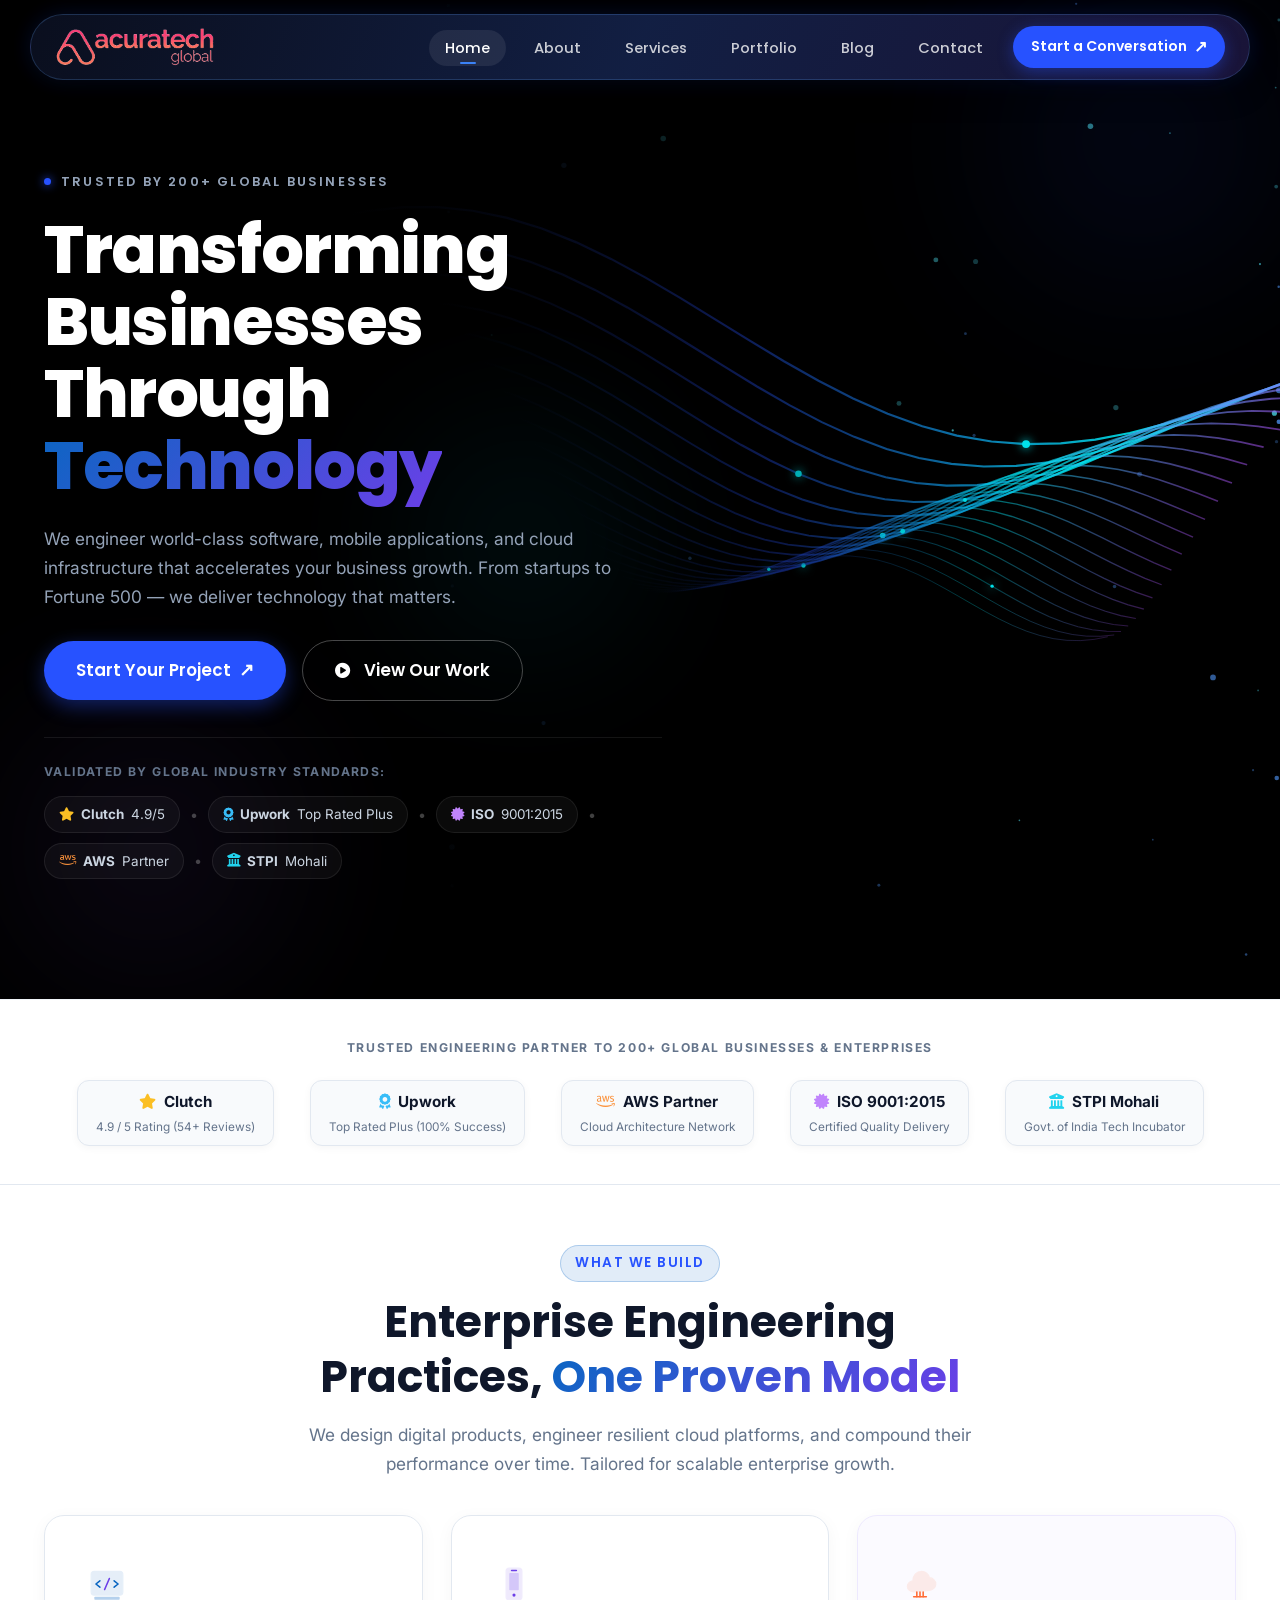
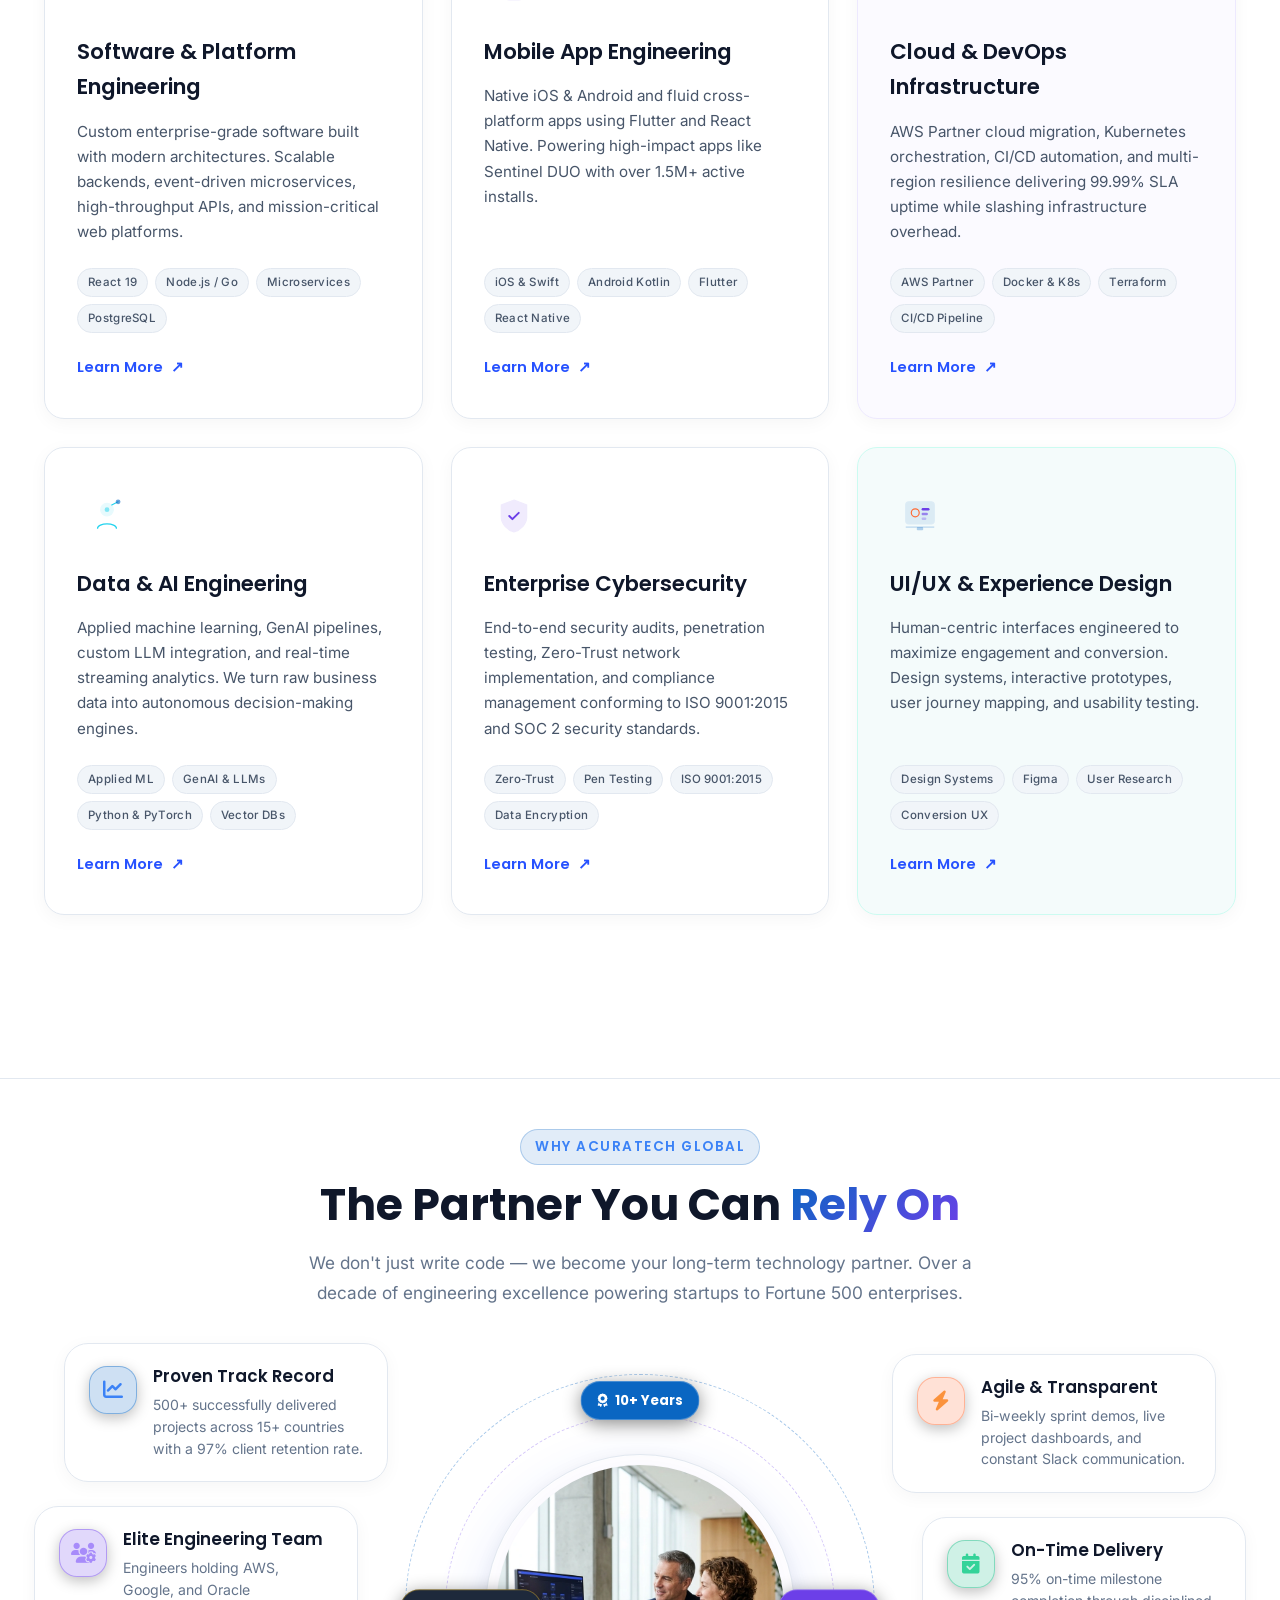
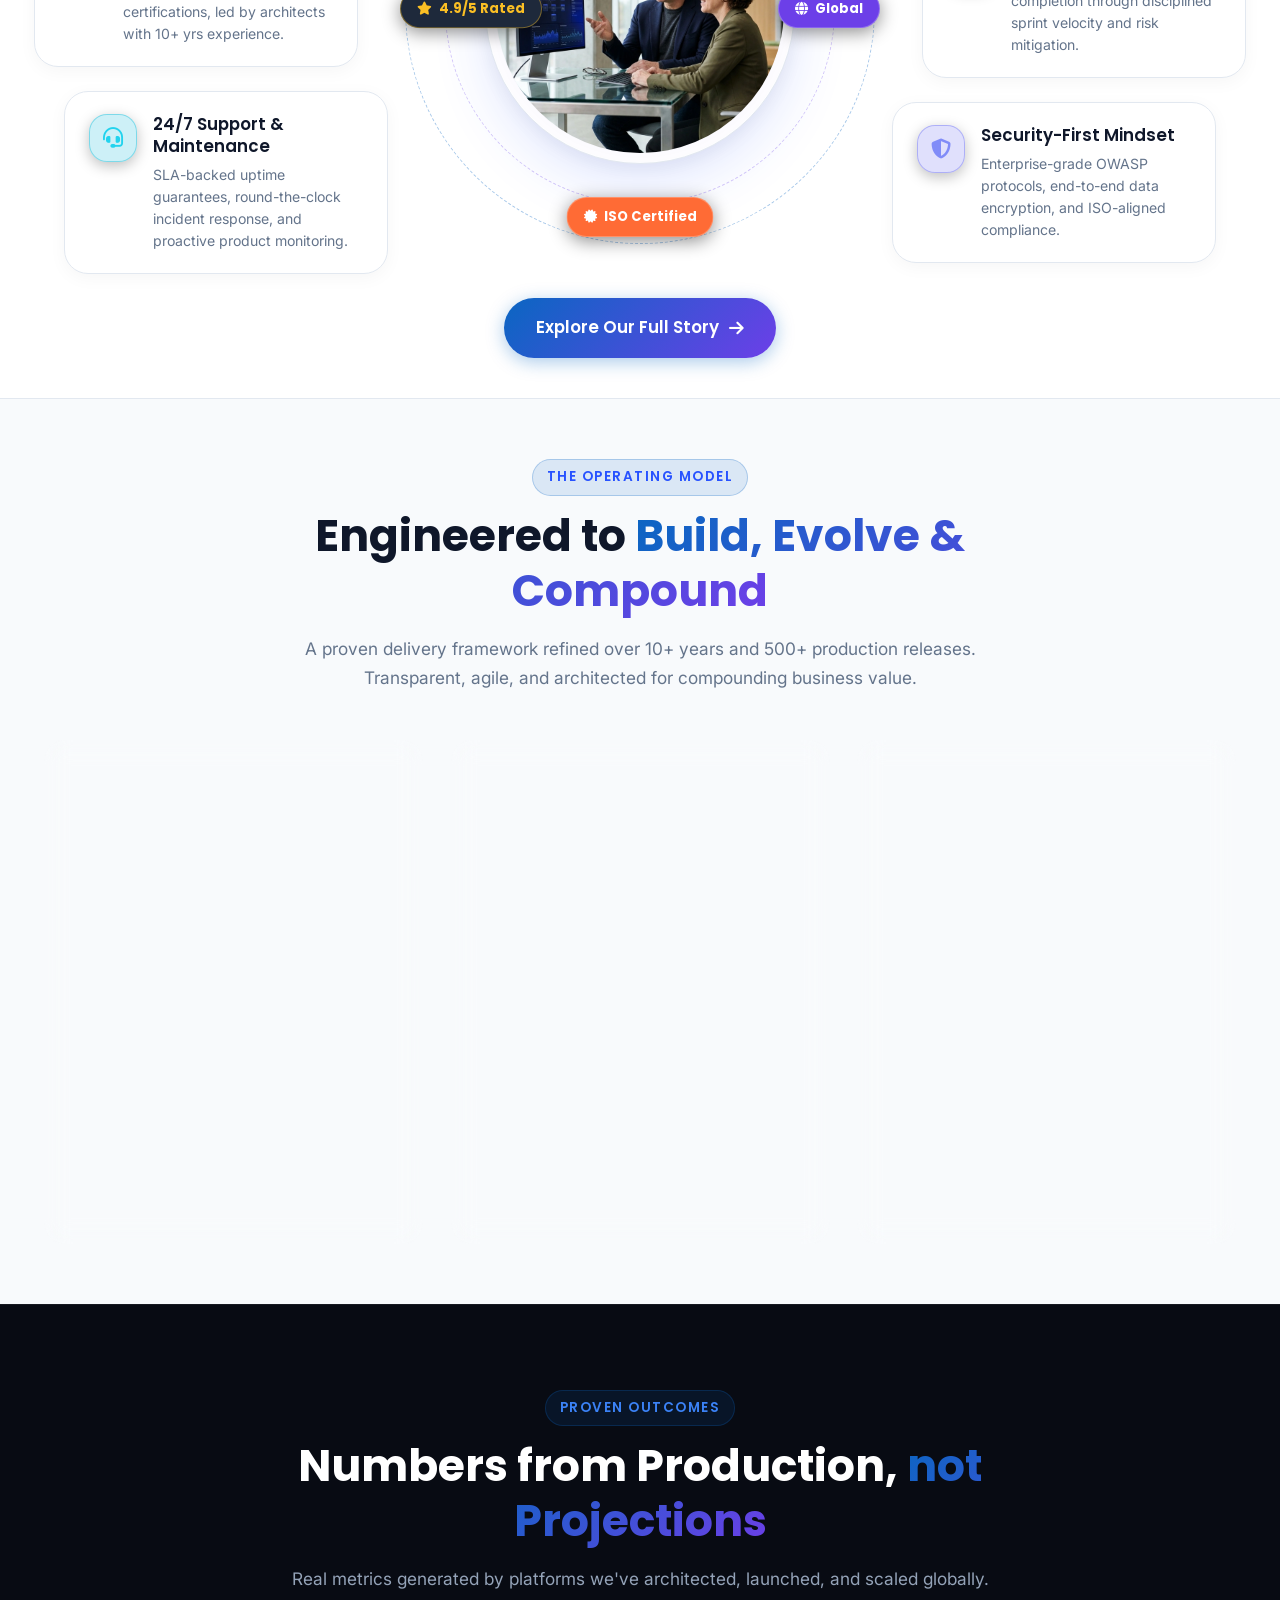
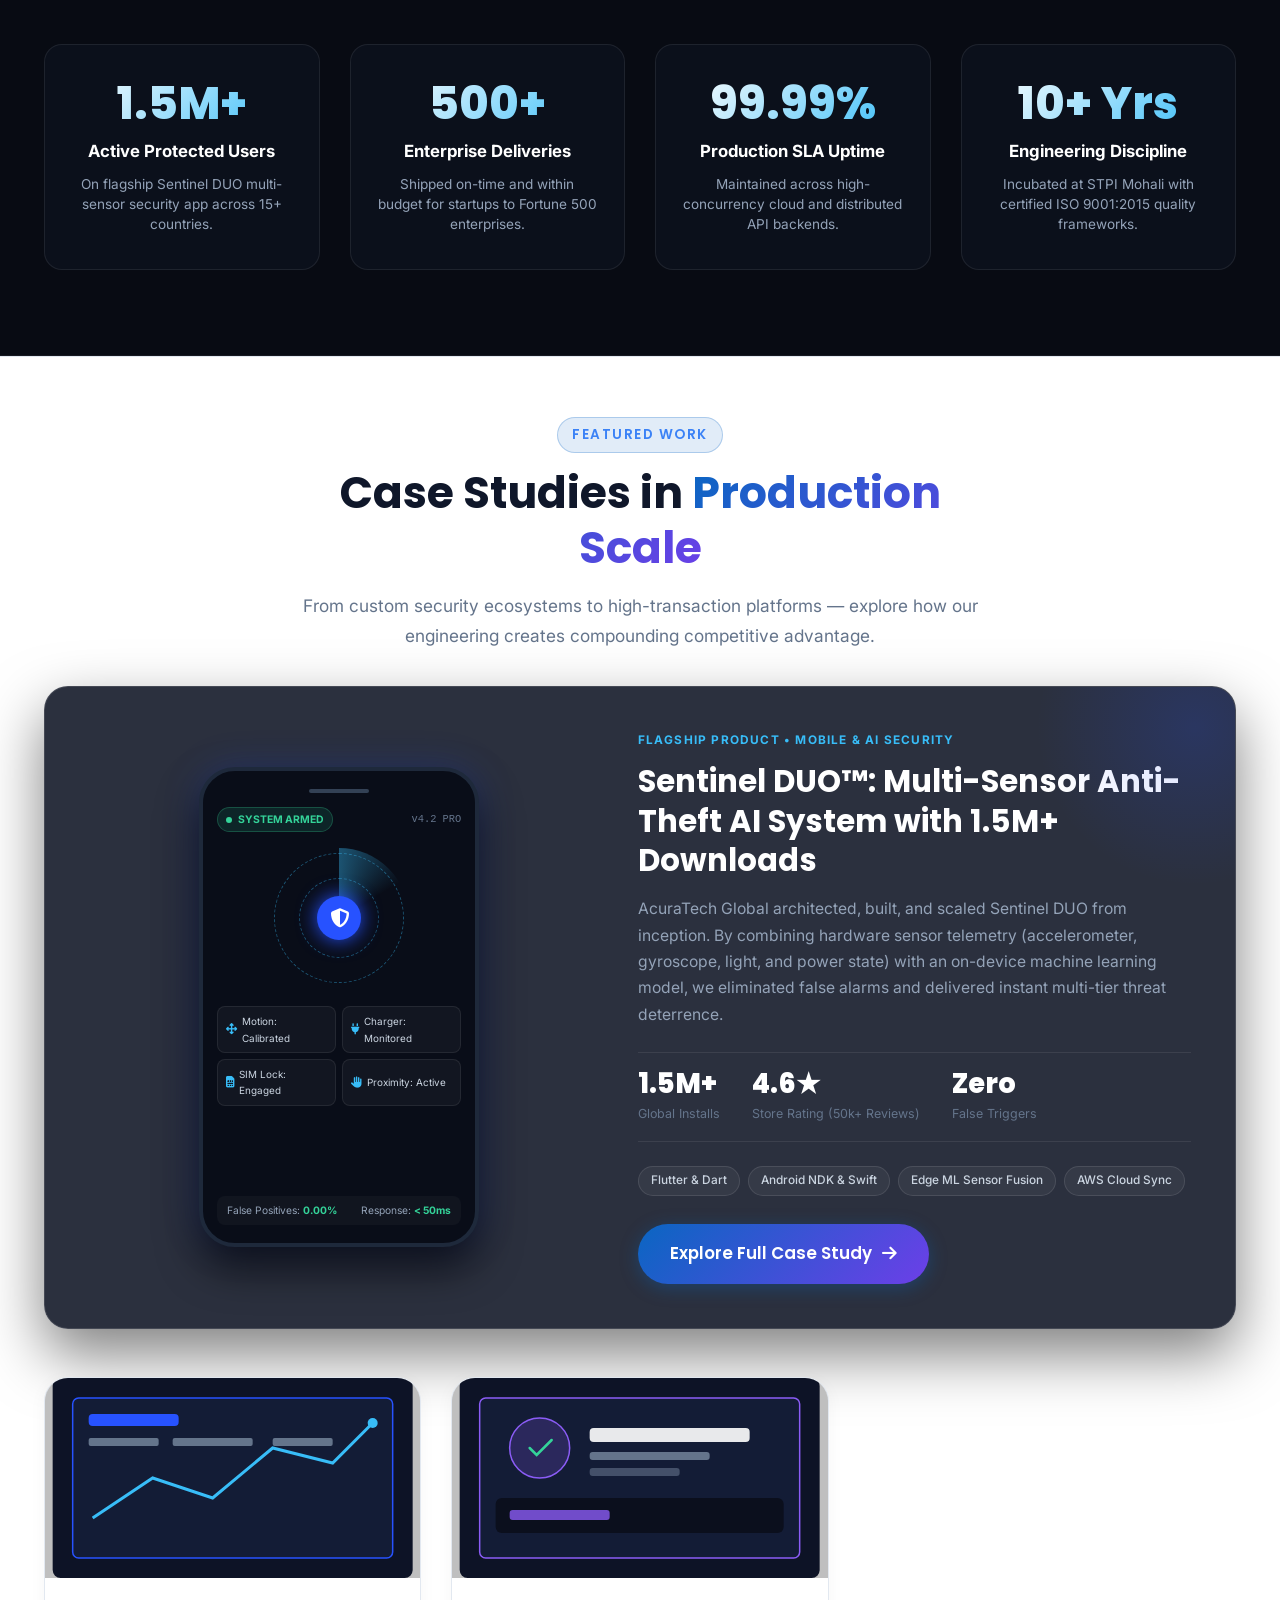
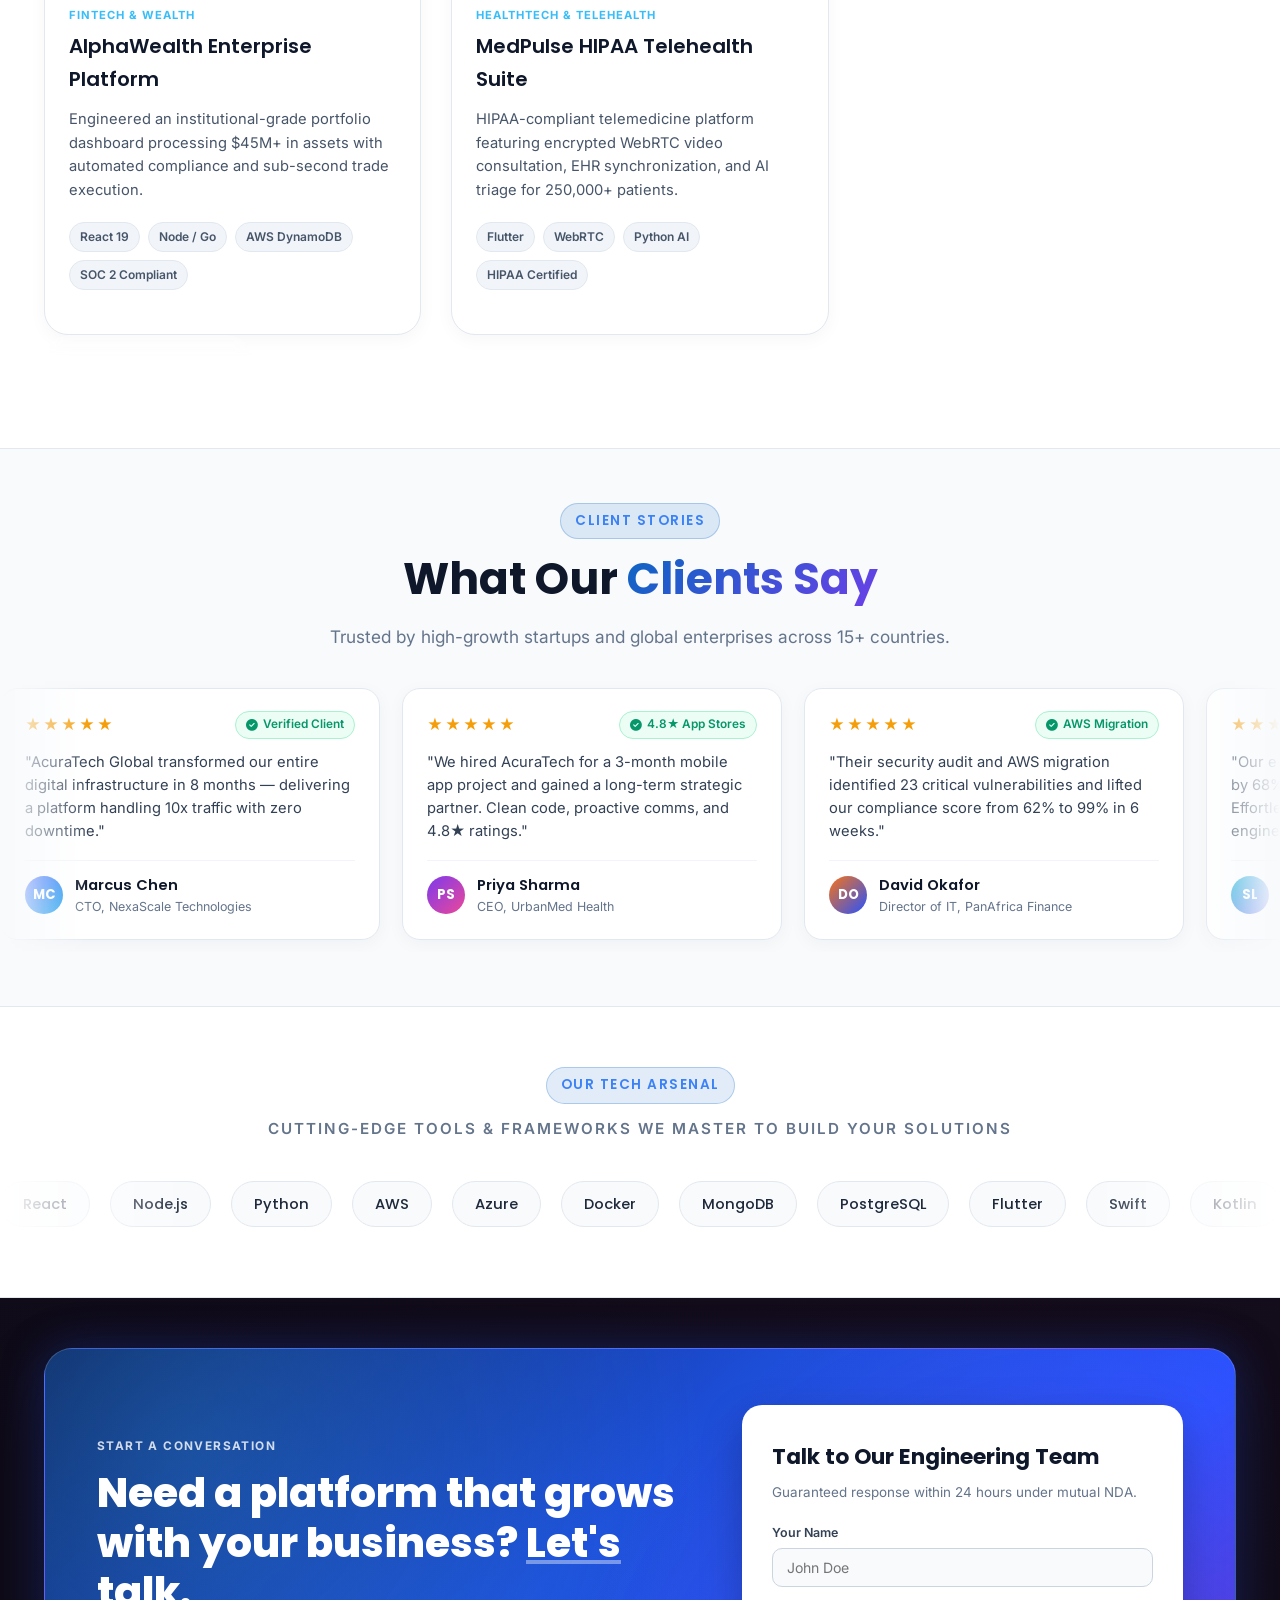
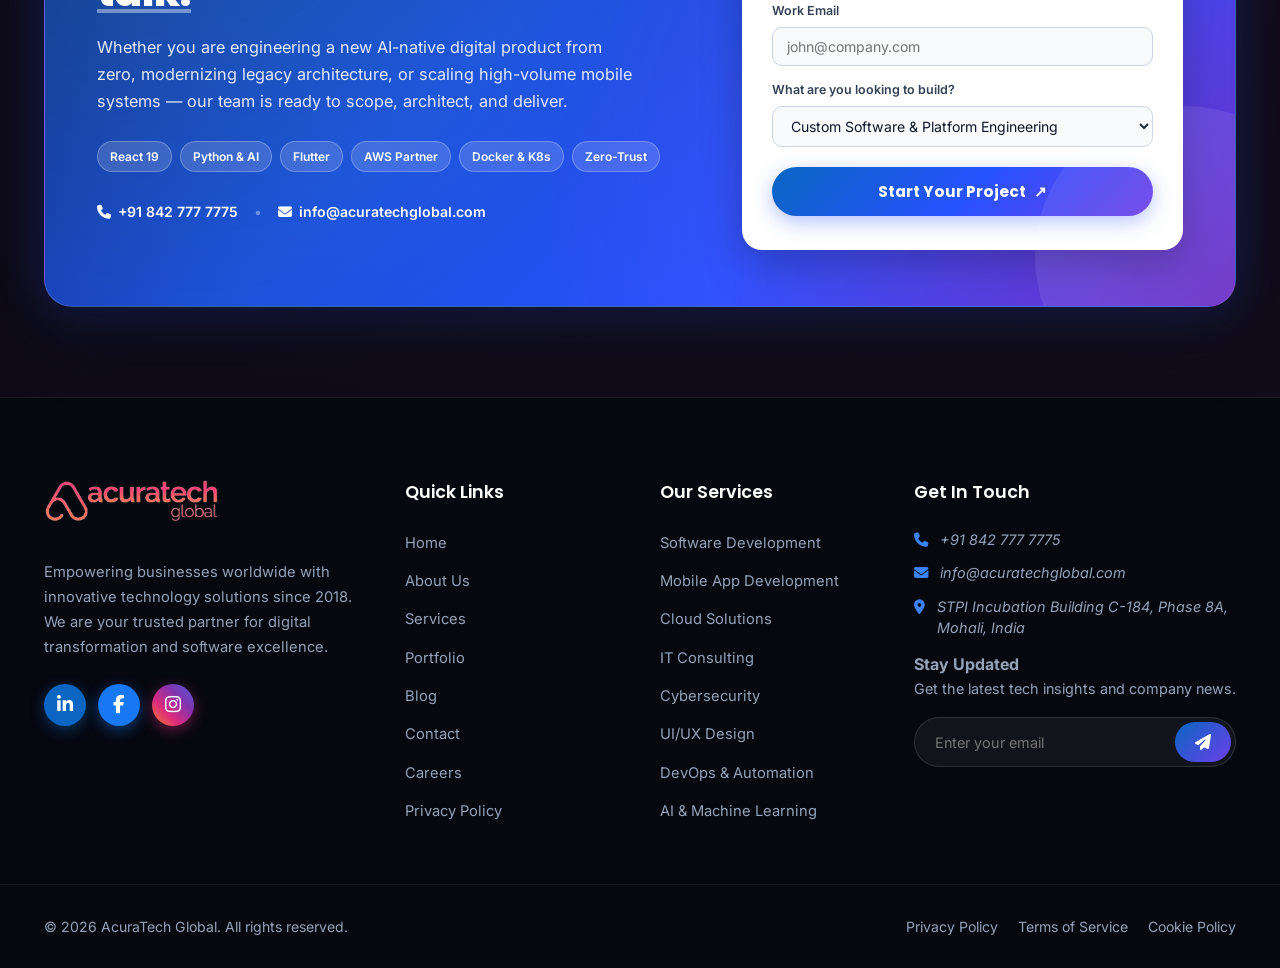
==== commit 67f5bf28: "ui fixes" ====
--- a/index.html
+++ b/index.html
@@ -20,6 +20,7 @@
 
   <!-- Main Stylesheet -->
   <link rel="stylesheet" href="assets/css/style.css" />
+  <link rel="preload" as="image" href="assets/images/why-us-core.webp" type="image/webp" />
 </head>
 <body>
 
@@ -434,7 +435,10 @@
             <!-- Center Core Card with 3D Crystal Engineering Render -->
             <div class="hub-core-display">
               <div class="hub-glow-effect" aria-hidden="true"></div>
-              <img src="assets/images/why-us-core.jpg?v=2" alt="AcuraTech Engineering Partners Collaborating" class="hub-core-img" width="310" height="310" loading="lazy" />
+              <picture style="width:100%; height:100%; display:block;">
+                <source srcset="assets/images/why-us-core.webp" type="image/webp" />
+                <img src="assets/images/why-us-core.jpg?v=3" alt="AcuraTech Engineering Partners Collaborating" class="hub-core-img" width="310" height="310" loading="eager" decoding="async" fetchpriority="high" />
+              </picture>
             </div>
 
           </div>
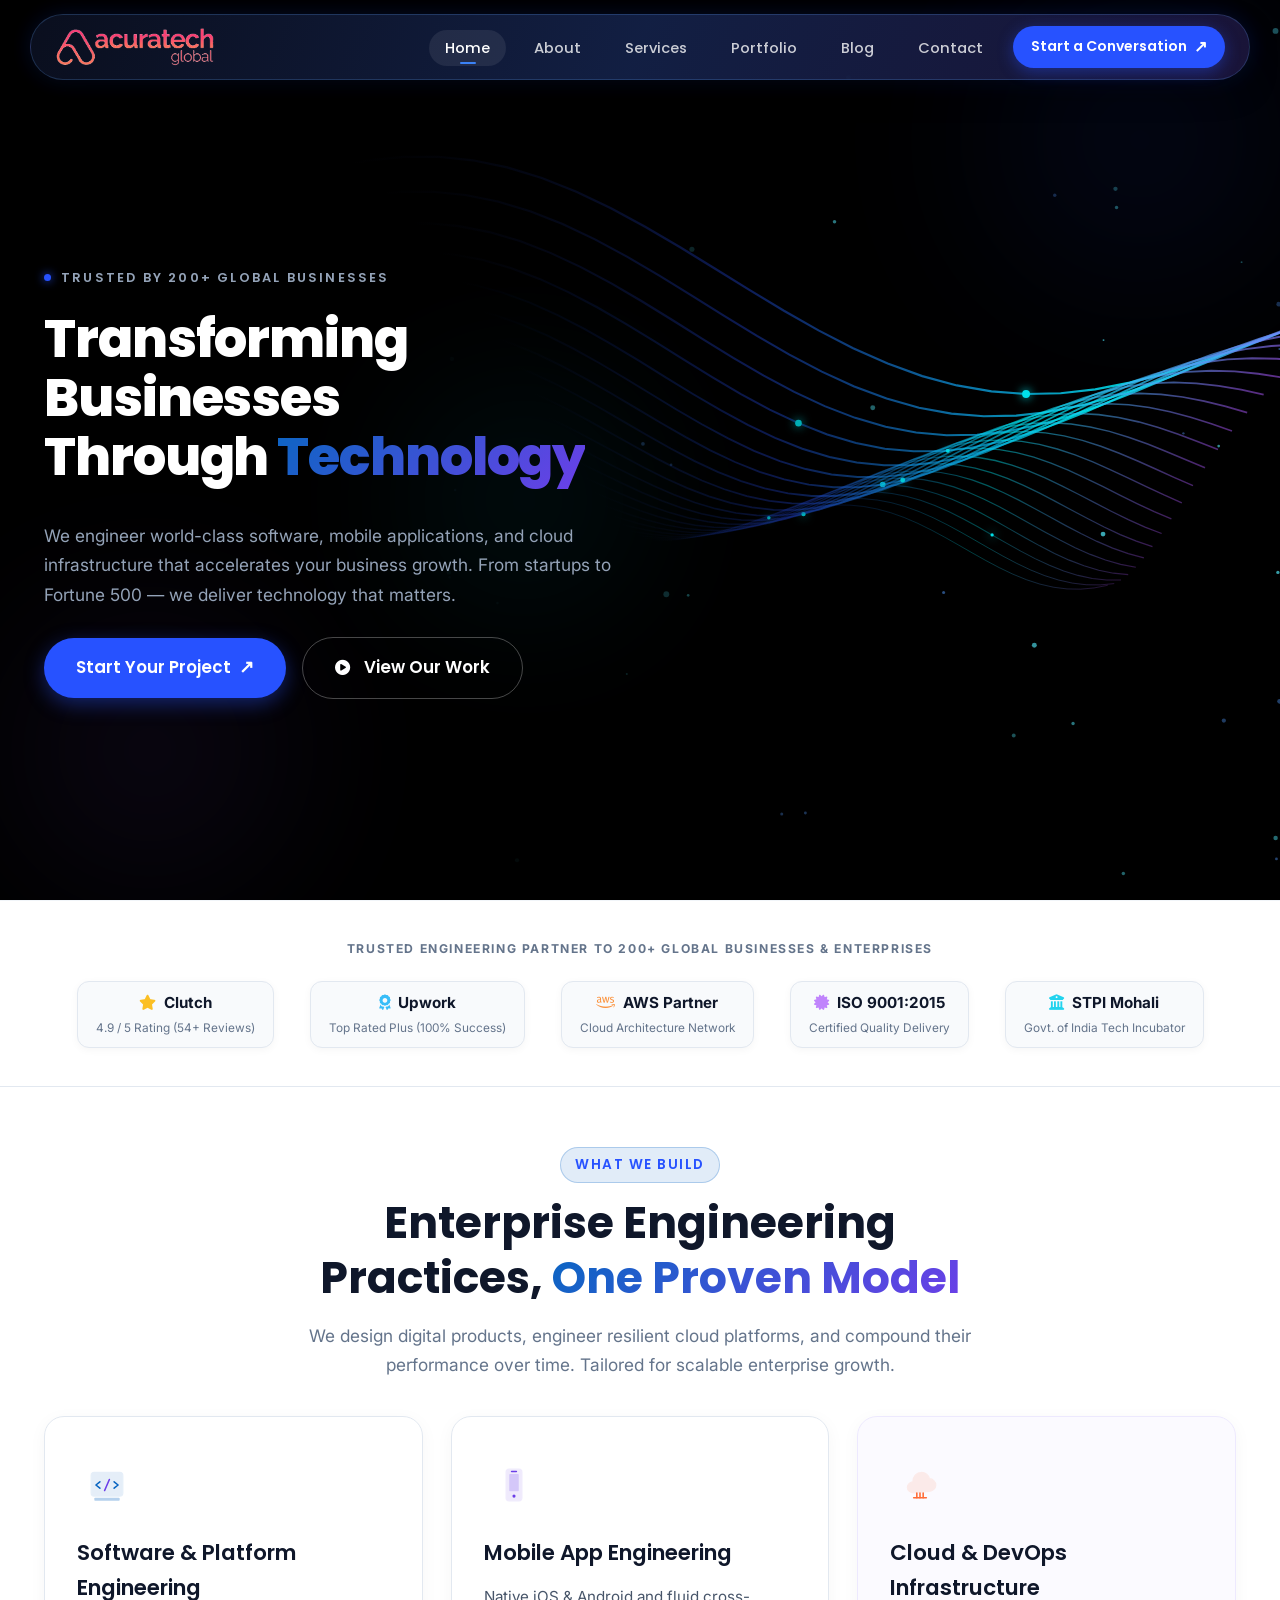
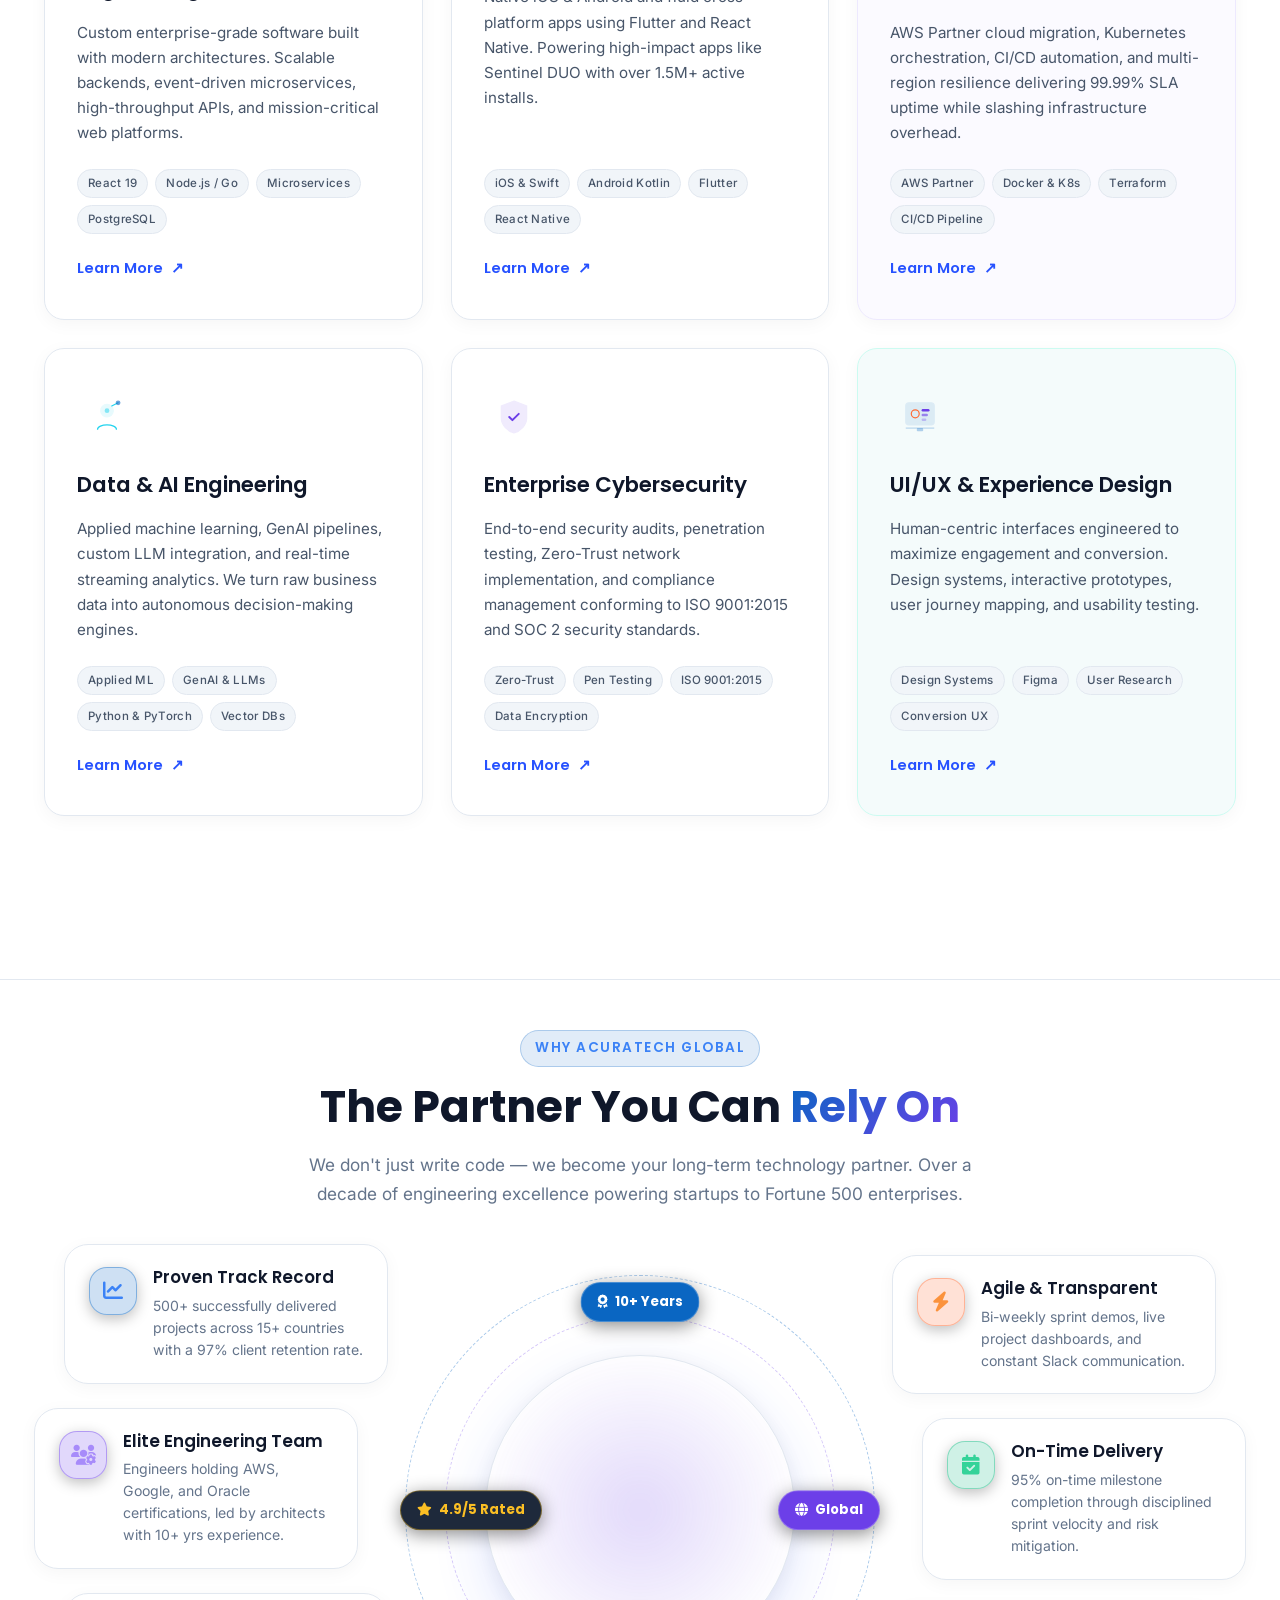
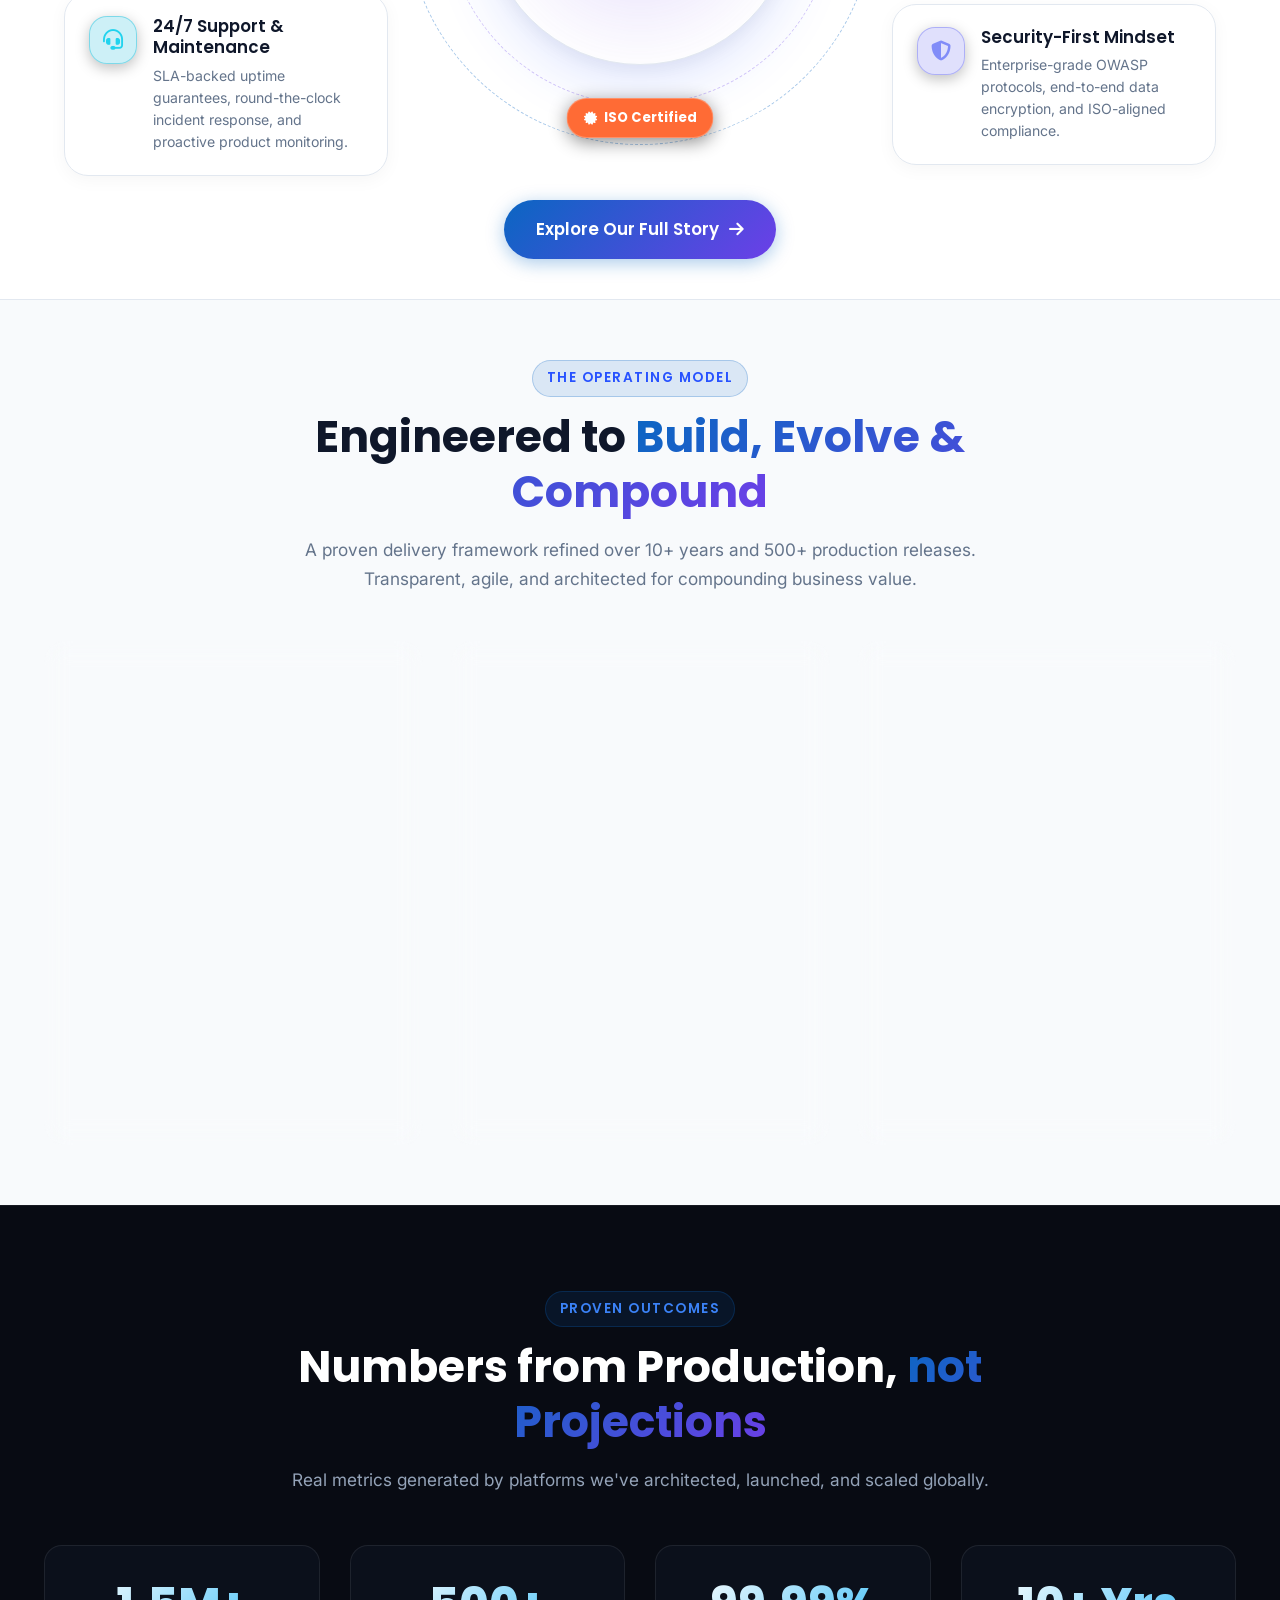
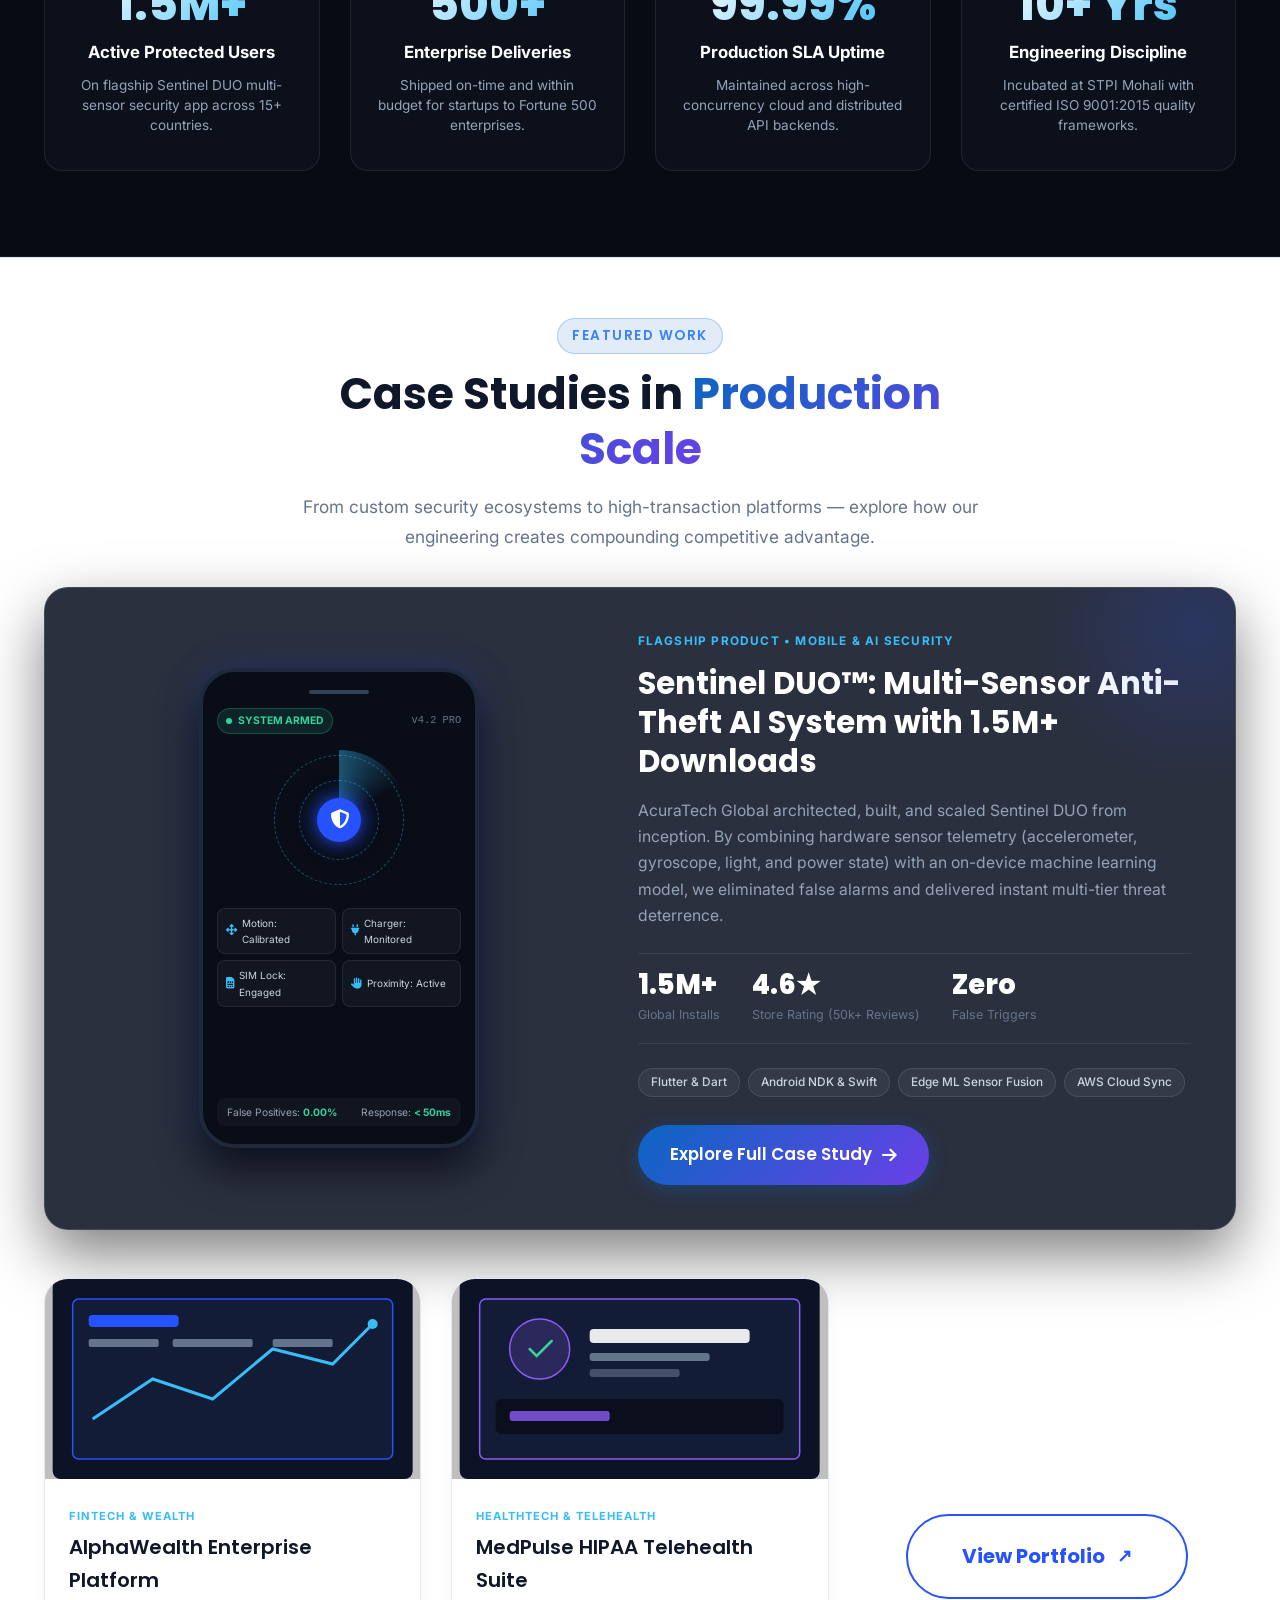
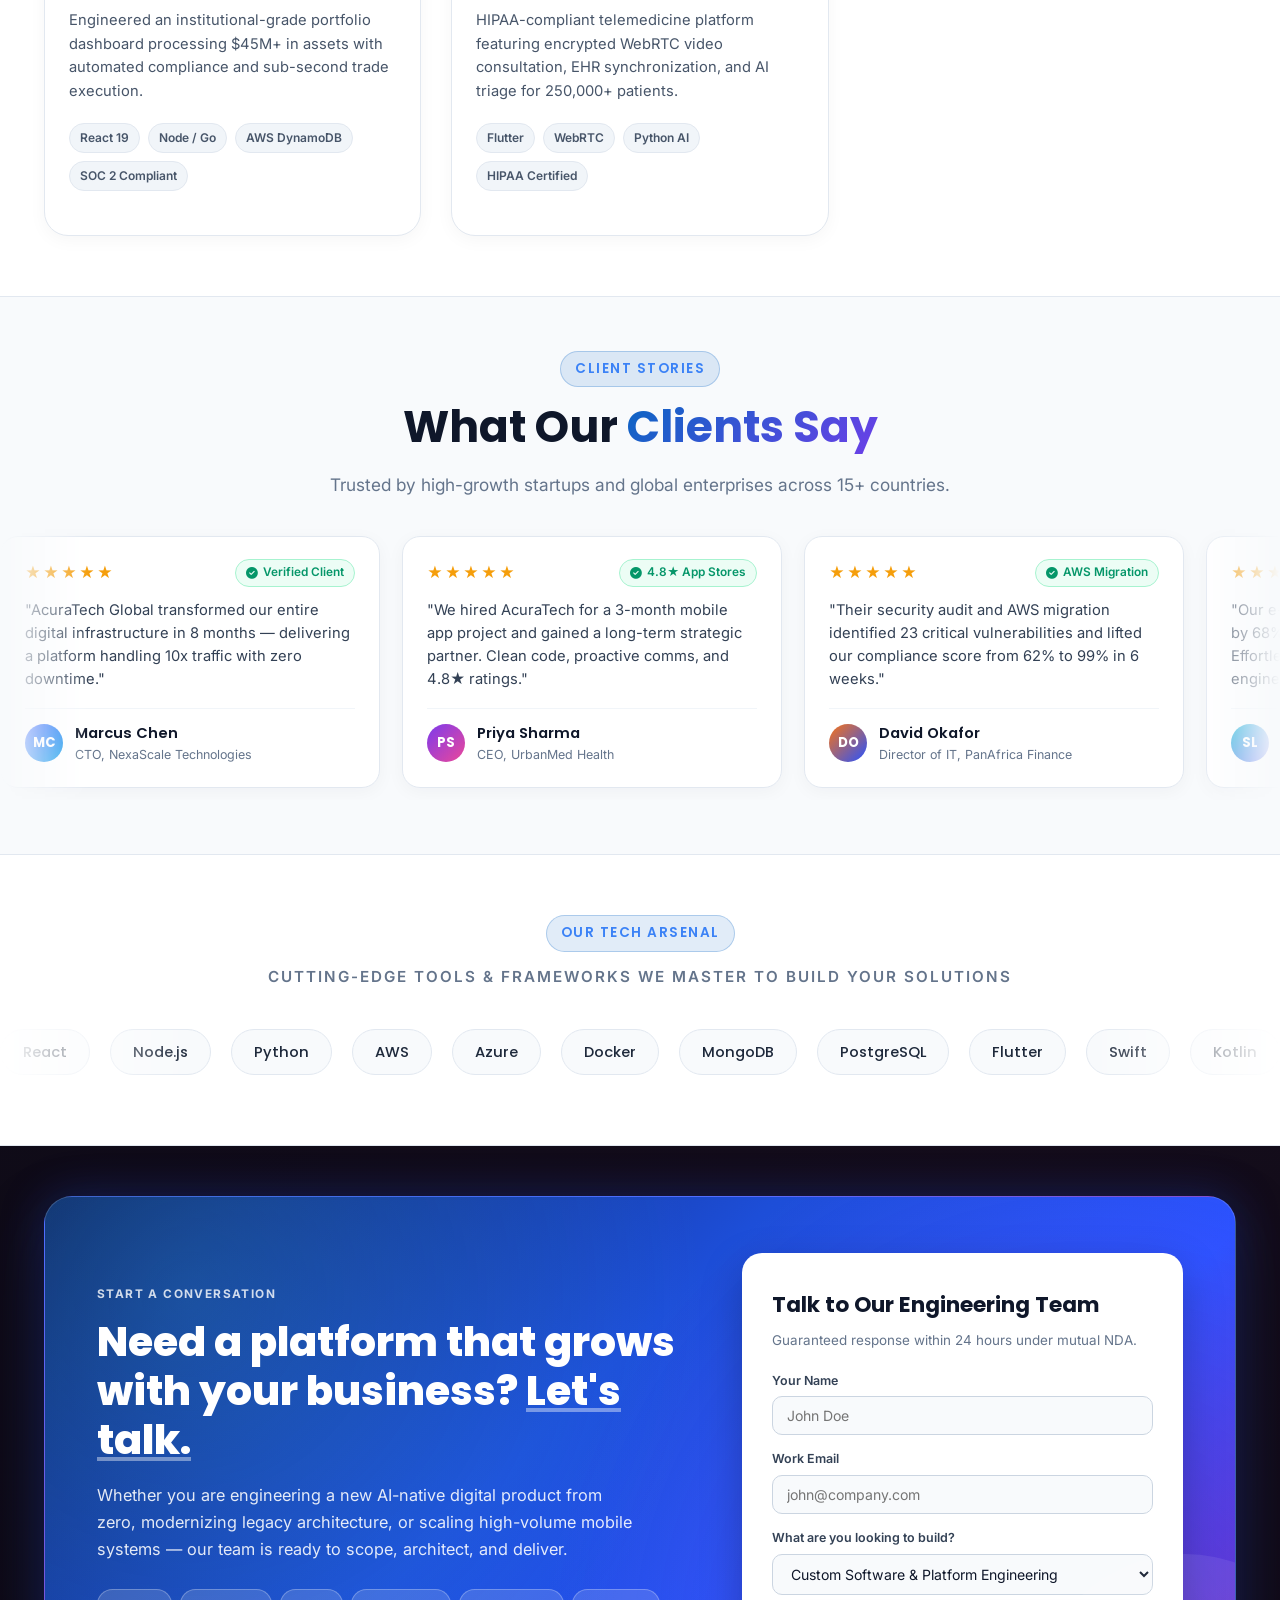
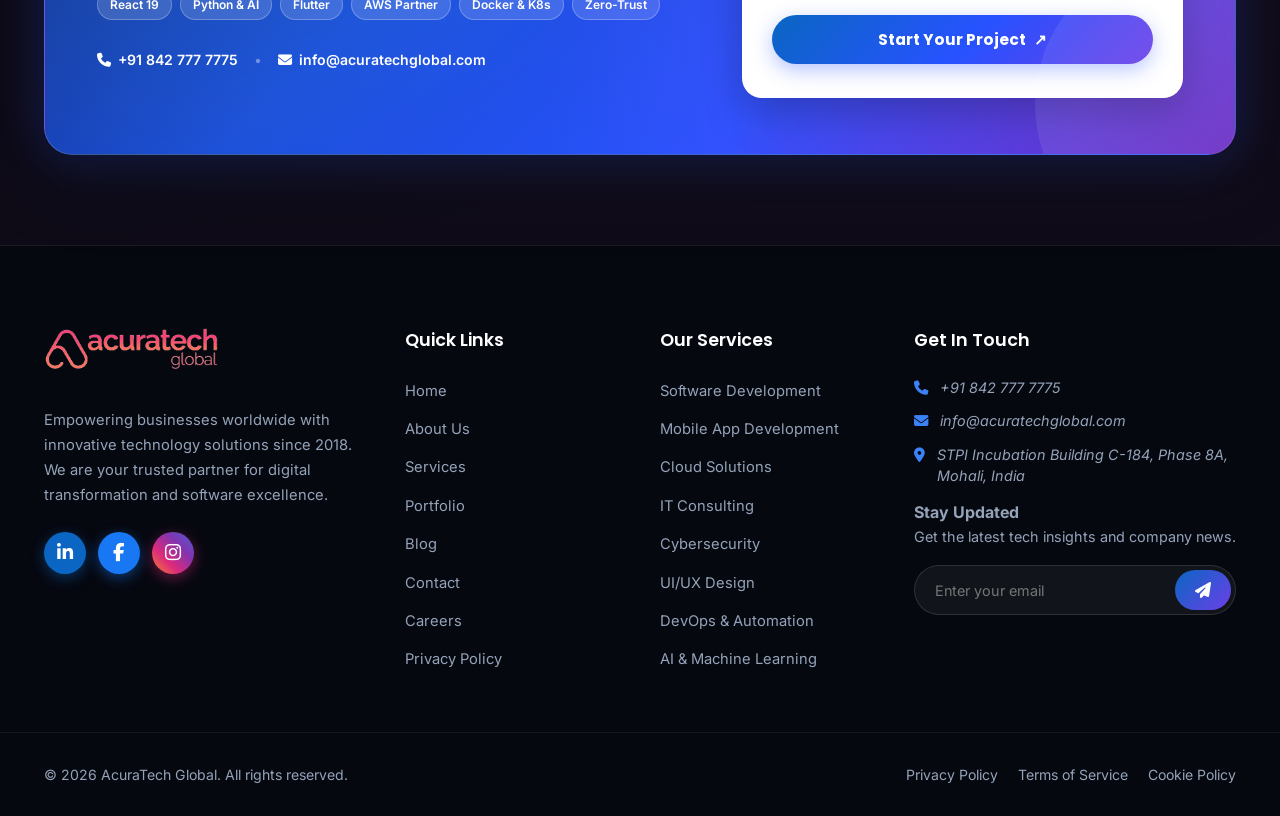
==== commit fcea81cb: "ui changes" ====
--- a/index.html
+++ b/index.html
@@ -130,7 +130,7 @@
           </div>
 
           <h1 class="hero-headline">
-            Transforming Businesses Through <span class="gradient-text">Technology</span>
+            Transforming Businesses<br />Through <span class="gradient-text">Technology</span>
           </h1>
 
           <p class="hero-subtitle">
@@ -144,22 +144,6 @@
             <a href="portfolio.html" class="btn btn-outline btn-lg btn-ghost-pill">
               <i class="fa-solid fa-circle-play" style="margin-right:6px; font-size:0.95rem;"></i> View Our Work
             </a>
-          </div>
-
-          <!-- Enterprise Validation Strip (Net Solutions Inspired) -->
-          <div class="hero-enterprise-trust">
-            <span class="trust-title">Validated By Global Industry Standards:</span>
-            <div class="trust-badges-row">
-              <span class="trust-badge-item"><i class="fa-solid fa-star text-gold"></i> <strong>Clutch</strong> 4.9/5</span>
-              <span class="trust-badge-sep">•</span>
-              <span class="trust-badge-item"><i class="fa-solid fa-award text-blue"></i> <strong>Upwork</strong> Top Rated Plus</span>
-              <span class="trust-badge-sep">•</span>
-              <span class="trust-badge-item"><i class="fa-solid fa-certificate text-purple"></i> <strong>ISO</strong> 9001:2015</span>
-              <span class="trust-badge-sep">•</span>
-              <span class="trust-badge-item"><i class="fa-brands fa-aws text-orange"></i> <strong>AWS</strong> Partner</span>
-              <span class="trust-badge-sep">•</span>
-              <span class="trust-badge-item"><i class="fa-solid fa-building-columns text-cyan"></i> <strong>STPI</strong> Mohali</span>
-            </div>
           </div>
         </div>
 
@@ -716,10 +700,13 @@
               </div>
             </div>
           </article>
-        </div>
-
-        <div class="portfolio-cta animate-on-scroll">
-          <a href="portfolio.html" class="btn btn-secondary">View All Projects <i class="fa-solid fa-arrow-right" aria-hidden="true"></i></a>
+
+          <!-- Card 3 Slot: Centered View Portfolio CTA -->
+          <div class="portfolio-more-slot animate-on-scroll" style="display:flex; align-items:center; justify-content:center; min-height:220px;">
+            <a href="portfolio.html" class="btn-view-portfolio">
+              View Portfolio <span class="arrow-diag">↗</span>
+            </a>
+          </div>
         </div>
 
       </div>
--- a/assets/css/style.css
+++ b/assets/css/style.css
@@ -628,9 +628,9 @@
    ----------------------------------------------------------------------------- */
 .hero-section {
   position: relative;
-  min-height: 88vh;
-  padding-top: calc(var(--navbar-height) + 95px);
-  padding-bottom: 120px;
+  min-height: 100vh;
+  padding-top: calc(var(--navbar-height) + 75px);
+  padding-bottom: 85px;
   display: flex;
   align-items: center;
   background-color: #000000;
@@ -803,12 +803,12 @@
 
 .hero-headline {
   font-family: var(--font-heading);
-  font-size: clamp(2.8rem, 5.2vw, 4.8rem);
+  font-size: clamp(2.25rem, 4.1vw, 3.65rem);
   font-weight: 800;
   color: #ffffff;
-  line-height: 1.08;
-  letter-spacing: -1.4px;
-  margin-bottom: 22px;
+  line-height: 1.12;
+  letter-spacing: -1.1px;
+  margin-bottom: 34px;
 }
 
 .cursor-blink {
@@ -2517,7 +2517,7 @@
 
 /* FAQ Accordion */
 .faq-section {
-  margin-top: 80px;
+  margin-top: 0;
 }
 
 .faq-list {
@@ -2762,7 +2762,7 @@
   }
 
   .hero-headline {
-    font-size: 2.2rem;
+    font-size: 1.95rem;
   }
 
   .stats-container, .stats-inner, .why-features, 
@@ -4392,6 +4392,31 @@
   border: 1px solid #e2e8f0 !important;
 }
 
+.btn-view-portfolio {
+  display: inline-flex;
+  align-items: center;
+  justify-content: center;
+  gap: 12px;
+  padding: 24px 54px;
+  border-radius: var(--radius-full);
+  background: transparent;
+  border: 2.5px solid #2752ff;
+  color: #2752ff;
+  font-family: var(--font-heading);
+  font-size: 1.25rem;
+  font-weight: 700;
+  text-decoration: none;
+  transition: all 0.25s ease;
+}
+
+.btn-view-portfolio:hover {
+  background: rgba(39, 82, 255, 0.08);
+  transform: translateY(-3px);
+  box-shadow: 0 10px 26px rgba(39, 82, 255, 0.16);
+  color: #1738cc;
+  border-color: #1738cc;
+}
+
 /* 6. Testimonials on Soft Light (Compact Height + Right-to-Left Marquee) */
 .testimonials-section {
   background: #f8fafc !important;
